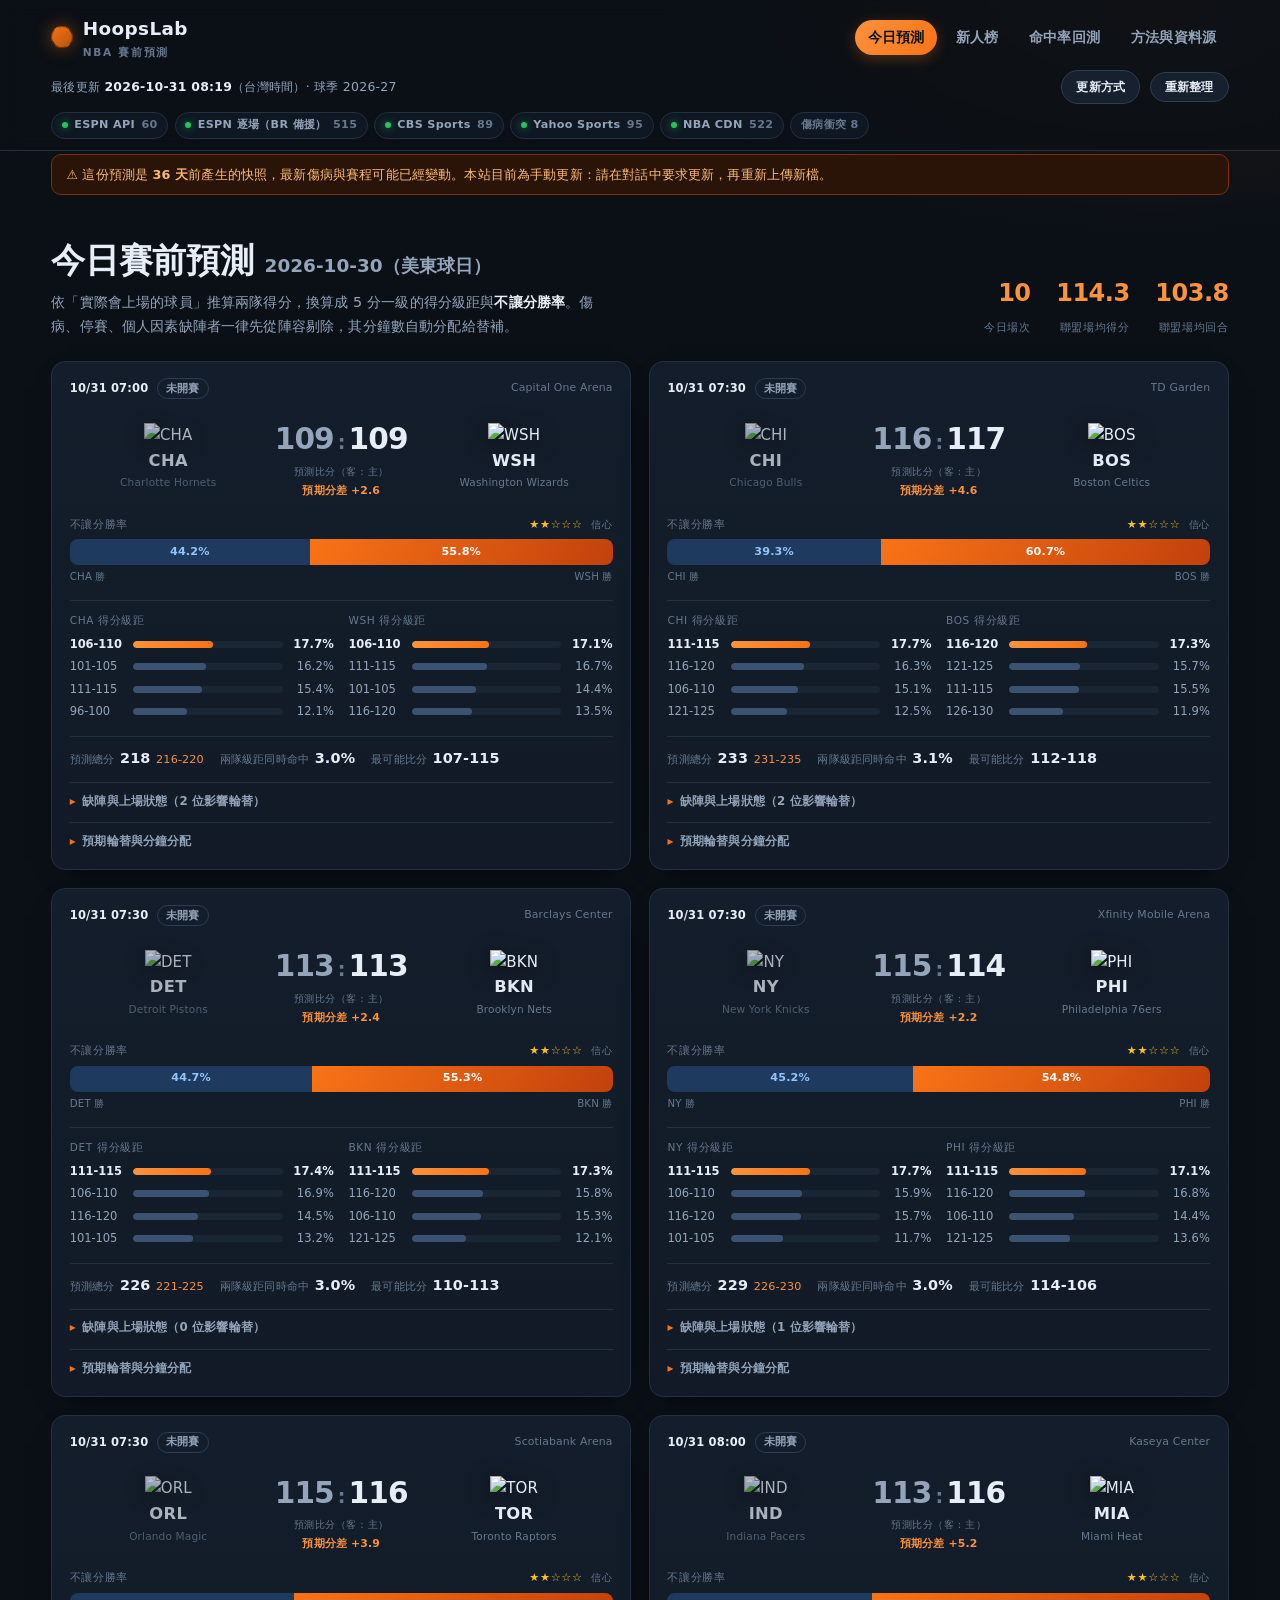
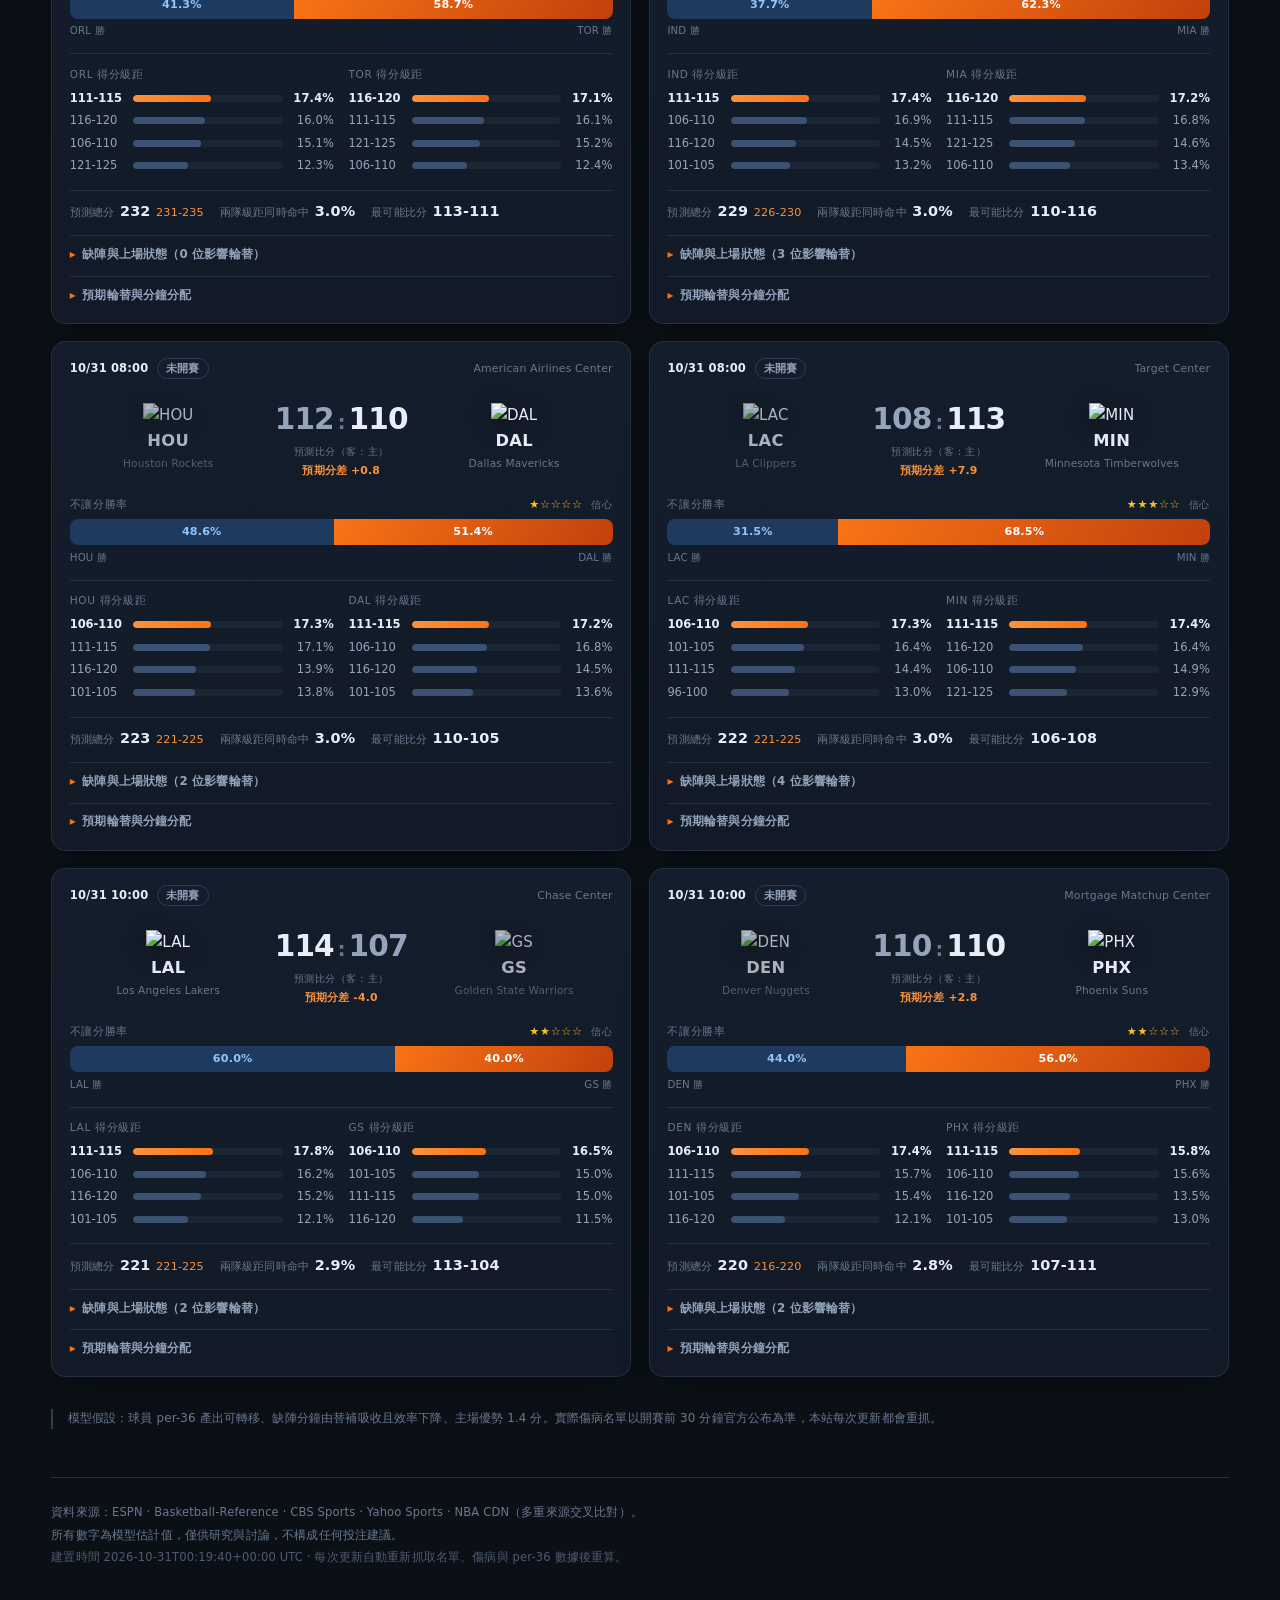
==== site/index.html @ 90414045 "Add NBA prediction site and rookie class correction" ====
<!DOCTYPE html>
<html lang="zh-Hant">
<head>
<meta charset="utf-8">
<meta name="viewport" content="width=device-width, initial-scale=1">
<title>今日賽前預測 · HoopsLab</title>
<meta name="description" content="NBA 賽前預測：依實際會上場球員推算兩隊得分級距與不讓分勝率，附新人（一年級＋二年級）每 36 分鐘排行榜。">
<link rel="stylesheet" href="style.css">
<link rel="icon" href="data:image/svg+xml,<svg xmlns='http://www.w3.org/2000/svg' viewBox='0 0 100 100'><text y='.9em' font-size='90'>🏀</text></svg>">
</head>
<body>
<header class="top">
  <div class="wrap topbar">
    <a class="brand" href="index.html">
      <span class="ball"></span>
      <span>HoopsLab<small>NBA 賽前預測</small></span>
    </a>
    <nav>
      <a href="index.html" class="on">今日預測</a>
      <a href="rookies.html" class="">新人榜</a>
      <a href="backtest.html" class="">命中率回測</a>
      <a href="method.html" class="">方法與資料源</a>
    </nav>
  </div>
  <div class="wrap statusbar">
    <div class="stamp">最後更新 <b>2026-10-31 08:19</b>（台灣時間）· 球季 2026-27</div>
    <div class="stamp-links">
      <a class="btn-ghost" href="method.html#update" title="這份資料是怎麼產生的、怎麼更新">更新方式</a>
      <button id="reloadBtn" class="btn-ghost" title="重新載入本頁">重新整理</button>
    </div>
  </div>
  <div class="wrap health">
      <span class="chip ok" title="賽程・名單・球隊數據">
        <i></i>ESPN API <em>60</em>
      </span>
      <span class="chip ok" title="BR 被封鎖，改用逐場紀錄回推 per-36">
        <i></i>ESPN 逐場（BR 備援） <em>515</em>
      </span>
      <span class="chip ok" title="傷病報告">
        <i></i>CBS Sports <em>89</em>
      </span>
      <span class="chip ok" title="傷病報告">
        <i></i>Yahoo Sports <em>95</em>
      </span>
      <span class="chip ok" title="球員大頭貼">
        <i></i>NBA CDN <em>522</em>
      </span>
    <span class="chip neutral" title="三源傷病報告比對後不一致的球員數">傷病衝突 8</span>
  </div>
</header>

<div class="wrap"><div id="staleBar" class="stale" hidden></div></div>

<main class="wrap">

<section class="hero">
  <div>
    <h1>今日賽前預測 <small class="gdate">2026-10-30（美東球日）</small></h1>
    <p class="sub">依「實際會上場的球員」推算兩隊得分，換算成 5 分一級的得分級距與<b>不讓分勝率</b>。傷病、停賽、個人因素缺陣者一律先從陣容剔除，其分鐘數自動分配給替補。</p>
  </div>
  <div class="hero-stats">
    <div><b>10</b><span>今日場次</span></div>
    <div><b>114.3</b><span>聯盟場均得分</span></div>
    <div><b>103.8</b><span>聯盟場均回合</span></div>
  </div>
</section>


<div class="cards">
  <article class="card">
    <div class="card-top">
      <span class="tipoff">10/31 07:00</span>
<span class="tag">未開賽</span>      <span class="venue">Capital One Arena</span>
    </div>

    <div class="matchup">
      <div class="side ">
        <img src="https://a.espncdn.com/i/teamlogos/nba/500/cha.png" alt="CHA" loading="lazy">
        <div class="abbr">CHA</div>
        <div class="tname">Charlotte Hornets</div>
      </div>
      <div class="score">
        <div class="nums"><span class="dimmer">109</span><i>:</i><span class="">109</span></div>
        <div class="score-note">預測比分（客 : 主）</div>
        <div class="margin">預期分差 +2.6</div>
      </div>
      <div class="side winner">
        <img src="https://a.espncdn.com/i/teamlogos/nba/500/wsh.png" alt="WSH" loading="lazy">
        <div class="abbr">WSH</div>
        <div class="tname">Washington Wizards</div>
      </div>
    </div>

    <div class="winprob">
      <div class="wp-head"><span>不讓分勝率</span><span class="stars">★★☆☆☆ <em>信心</em></span></div>
      <div class="wp-bar">
        <div class="wp-away" style="width: 44.2%">44.2%</div>
        <div class="wp-home" style="width: 55.8%">55.8%</div>
      </div>
      <div class="wp-foot"><span>CHA 勝</span><span>WSH 勝</span></div>
    </div>

    <div class="buckets">
      <div class="bcol">
        <div class="bhead">CHA 得分級距</div>
          <div class="brow lead"><span class="bl">106-110</span><span class="bb"><i style="width: 53.1%"></i></span><span class="bp">17.7%</span></div>
          <div class="brow "><span class="bl">101-105</span><span class="bb"><i style="width: 48.7%"></i></span><span class="bp">16.2%</span></div>
          <div class="brow "><span class="bl">111-115</span><span class="bb"><i style="width: 46.1%"></i></span><span class="bp">15.4%</span></div>
          <div class="brow "><span class="bl">96-100</span><span class="bb"><i style="width: 36.2%"></i></span><span class="bp">12.1%</span></div>
      </div>
      <div class="bcol">
        <div class="bhead">WSH 得分級距</div>
          <div class="brow lead"><span class="bl">106-110</span><span class="bb"><i style="width: 51.4%"></i></span><span class="bp">17.1%</span></div>
          <div class="brow "><span class="bl">111-115</span><span class="bb"><i style="width: 50.2%"></i></span><span class="bp">16.7%</span></div>
          <div class="brow "><span class="bl">101-105</span><span class="bb"><i style="width: 43.1%"></i></span><span class="bp">14.4%</span></div>
          <div class="brow "><span class="bl">116-120</span><span class="bb"><i style="width: 40.5%"></i></span><span class="bp">13.5%</span></div>
      </div>
    </div>

    <div class="mini">
      <div><span>預測總分</span><b>218</b> <em>216-220</em></div>
      <div><span>兩隊級距同時命中</span><b>3.0%</b></div>
      <div><span>最可能比分</span><b>107-115</b></div>
    </div>

    <details class="detail">
      <summary>缺陣與上場狀態（2 位影響輪替）</summary>
      <div class="detail-body">
          <div class="ds">
            <h4>CHA · 預估少 0.0 分（可用性 100%）</h4>
<p class="ok-note">主要輪替無傷病回報。</p>          </div>
          <div class="ds">
            <h4>WSH · 預估少 3.7 分（可用性 97%）</h4>
            <ul>
              <li>
                <span class="st st-out">OUT</span>
                <b>Tristan Vukcevic</b> <em>F</em>
                <span class="lost">影響 −1.6 分</span>
              </li>
              <li>
                <span class="st st-out">OUT</span>
                <b>Jamir Watkins</b> <em>G</em>
                <span class="lost">影響 −1.4 分</span>
              </li>
            </ul>
          </div>
      </div>
    </details>

    <details class="detail">
      <summary>預期輪替與分鐘分配</summary>
      <div class="detail-body rot">
          <div class="ds">
            <h4>CHA</h4>
            <table class="mini-table">
              <thead><tr><th>球員</th><th>MIN</th><th>PTS</th></tr></thead>
              <tbody>
                <tr><td>Brandon Miller</td><td>26.1</td><td>12.2</td></tr>
                <tr><td>Dennis Schroder</td><td>25.4</td><td>9.5</td></tr>
                <tr><td>Moussa Diabate</td><td>23.7</td><td>8.3</td></tr>
                <tr><td>Grayson Allen</td><td>23.0</td><td>9.6</td></tr>
                <tr><td>Naz Reid</td><td>22.6</td><td>9.7</td></tr>
                <tr><td>Sion James</td><td>21.7</td><td>5.9</td></tr>
                <tr><td>Royce O&#39;Neale</td><td>17.1</td><td>5.6</td></tr>
                <tr><td>Ryan Kalkbrenner</td><td>16.7</td><td>5.7</td></tr>
                <tr><td>Tidjane Salaun</td><td>15.3</td><td>5.4</td></tr>
                <tr><td>Christian Anderson</td><td>13.4</td><td>3.6</td></tr>
                <tr><td>Hannes Steinbach</td><td>11.9</td><td>4.3</td></tr>
              </tbody>
            </table>
          </div>
          <div class="ds">
            <h4>WSH</h4>
            <table class="mini-table">
              <thead><tr><th>球員</th><th>MIN</th><th>PTS</th></tr></thead>
              <tbody>
                <tr><td>Trae Young</td><td>25.7</td><td>10.7</td></tr>
                <tr><td>Anthony Davis</td><td>24.3</td><td>10.6</td></tr>
                <tr><td>Kyshawn George</td><td>23.4</td><td>9.2</td></tr>
                <tr><td>Bilal Coulibaly</td><td>21.2</td><td>7.6</td></tr>
                <tr><td>Alex Sarr</td><td>19.9</td><td>7.5</td></tr>
                <tr><td>Tre Johnson</td><td>17.6</td><td>7.0</td></tr>
                <tr><td>Bub Carrington</td><td>17.4</td><td>5.9</td></tr>
                <tr><td>Khris Middleton</td><td>14.7</td><td>4.6</td></tr>
                <tr><td>Deandre Ayton</td><td>14.3</td><td>5.7</td></tr>
                <tr><td>AJ Dybantsa</td><td>13.2</td><td>5.1</td></tr>
                <tr><td>Reece Beekman</td><td>9.7</td><td>3.1</td></tr>
              </tbody>
            </table>
          </div>
      </div>
    </details>
  </article>
  <article class="card">
    <div class="card-top">
      <span class="tipoff">10/31 07:30</span>
<span class="tag">未開賽</span>      <span class="venue">TD Garden</span>
    </div>

    <div class="matchup">
      <div class="side ">
        <img src="https://a.espncdn.com/i/teamlogos/nba/500/chi.png" alt="CHI" loading="lazy">
        <div class="abbr">CHI</div>
        <div class="tname">Chicago Bulls</div>
      </div>
      <div class="score">
        <div class="nums"><span class="dimmer">116</span><i>:</i><span class="">117</span></div>
        <div class="score-note">預測比分（客 : 主）</div>
        <div class="margin">預期分差 +4.6</div>
      </div>
      <div class="side winner">
        <img src="https://a.espncdn.com/i/teamlogos/nba/500/bos.png" alt="BOS" loading="lazy">
        <div class="abbr">BOS</div>
        <div class="tname">Boston Celtics</div>
      </div>
    </div>

    <div class="winprob">
      <div class="wp-head"><span>不讓分勝率</span><span class="stars">★★☆☆☆ <em>信心</em></span></div>
      <div class="wp-bar">
        <div class="wp-away" style="width: 39.3%">39.3%</div>
        <div class="wp-home" style="width: 60.7%">60.7%</div>
      </div>
      <div class="wp-foot"><span>CHI 勝</span><span>BOS 勝</span></div>
    </div>

    <div class="buckets">
      <div class="bcol">
        <div class="bhead">CHI 得分級距</div>
          <div class="brow lead"><span class="bl">111-115</span><span class="bb"><i style="width: 53.1%"></i></span><span class="bp">17.7%</span></div>
          <div class="brow "><span class="bl">116-120</span><span class="bb"><i style="width: 48.9%"></i></span><span class="bp">16.3%</span></div>
          <div class="brow "><span class="bl">106-110</span><span class="bb"><i style="width: 45.2%"></i></span><span class="bp">15.1%</span></div>
          <div class="brow "><span class="bl">121-125</span><span class="bb"><i style="width: 37.6%"></i></span><span class="bp">12.5%</span></div>
      </div>
      <div class="bcol">
        <div class="bhead">BOS 得分級距</div>
          <div class="brow lead"><span class="bl">116-120</span><span class="bb"><i style="width: 51.9%"></i></span><span class="bp">17.3%</span></div>
          <div class="brow "><span class="bl">121-125</span><span class="bb"><i style="width: 47.1%"></i></span><span class="bp">15.7%</span></div>
          <div class="brow "><span class="bl">111-115</span><span class="bb"><i style="width: 46.4%"></i></span><span class="bp">15.5%</span></div>
          <div class="brow "><span class="bl">126-130</span><span class="bb"><i style="width: 35.7%"></i></span><span class="bp">11.9%</span></div>
      </div>
    </div>

    <div class="mini">
      <div><span>預測總分</span><b>233</b> <em>231-235</em></div>
      <div><span>兩隊級距同時命中</span><b>3.1%</b></div>
      <div><span>最可能比分</span><b>112-118</b></div>
    </div>

    <details class="detail">
      <summary>缺陣與上場狀態（2 位影響輪替）</summary>
      <div class="detail-body">
          <div class="ds">
            <h4>CHI · 預估少 1.4 分（可用性 99%）</h4>
            <ul>
              <li>
                <span class="st st-out">OUT</span>
                <b>Nic Claxton</b> <em>C</em>
                <span class="lost">影響 −1.2 分</span>
              </li>
            </ul>
          </div>
          <div class="ds">
            <h4>BOS · 預估少 2.0 分（可用性 98%）</h4>
            <ul>
              <li>
                <span class="st st-out">OUT</span>
                <b>Devin Carter</b> <em>G</em>
                <span class="lost">影響 −2.0 分</span>
              </li>
            </ul>
          </div>
      </div>
    </details>

    <details class="detail">
      <summary>預期輪替與分鐘分配</summary>
      <div class="detail-body rot">
          <div class="ds">
            <h4>CHI</h4>
            <table class="mini-table">
              <thead><tr><th>球員</th><th>MIN</th><th>PTS</th></tr></thead>
              <tbody>
                <tr><td>Patrick Williams</td><td>28.9</td><td>9.5</td></tr>
                <tr><td>Caleb Wilson</td><td>22.6</td><td>9.5</td></tr>
                <tr><td>Norman Powell</td><td>20.4</td><td>9.5</td></tr>
                <tr><td>Josh Giddey</td><td>19.0</td><td>6.1</td></tr>
                <tr><td>Matas Buzelis</td><td>18.8</td><td>7.7</td></tr>
                <tr><td>Jalen Smith</td><td>17.5</td><td>7.4</td></tr>
                <tr><td>Leonard Miller</td><td>16.1</td><td>6.3</td></tr>
                <tr><td>Isaac Okoro</td><td>14.9</td><td>4.9</td></tr>
                <tr><td>Tre Jones</td><td>14.8</td><td>6.4</td></tr>
                <tr><td>Buddy Hield</td><td>12.8</td><td>4.7</td></tr>
                <tr><td>Noa Essengue</td><td>12.3</td><td>3.6</td></tr>
              </tbody>
            </table>
          </div>
          <div class="ds">
            <h4>BOS</h4>
            <table class="mini-table">
              <thead><tr><th>球員</th><th>MIN</th><th>PTS</th></tr></thead>
              <tbody>
                <tr><td>Jayson Tatum</td><td>22.8</td><td>10.4</td></tr>
                <tr><td>Paul George</td><td>20.8</td><td>9.2</td></tr>
                <tr><td>Derrick White</td><td>20.1</td><td>7.4</td></tr>
                <tr><td>Payton Pritchard</td><td>18.5</td><td>7.3</td></tr>
                <tr><td>Sam Hauser</td><td>16.6</td><td>6.4</td></tr>
                <tr><td>Mitchell Robinson</td><td>16.0</td><td>5.4</td></tr>
                <tr><td>Neemias Queta</td><td>15.7</td><td>5.8</td></tr>
                <tr><td>Jordan Walsh</td><td>15.4</td><td>5.3</td></tr>
                <tr><td>Baylor Scheierman</td><td>14.7</td><td>4.6</td></tr>
                <tr><td>Dillon Mitchell</td><td>14.4</td><td>5.1</td></tr>
                <tr><td>Hugo Gonzalez</td><td>12.2</td><td>4.1</td></tr>
              </tbody>
            </table>
          </div>
      </div>
    </details>
  </article>
  <article class="card">
    <div class="card-top">
      <span class="tipoff">10/31 07:30</span>
<span class="tag">未開賽</span>      <span class="venue">Barclays Center</span>
    </div>

    <div class="matchup">
      <div class="side ">
        <img src="https://a.espncdn.com/i/teamlogos/nba/500/det.png" alt="DET" loading="lazy">
        <div class="abbr">DET</div>
        <div class="tname">Detroit Pistons</div>
      </div>
      <div class="score">
        <div class="nums"><span class="dimmer">113</span><i>:</i><span class="">113</span></div>
        <div class="score-note">預測比分（客 : 主）</div>
        <div class="margin">預期分差 +2.4</div>
      </div>
      <div class="side winner">
        <img src="https://a.espncdn.com/i/teamlogos/nba/500/bkn.png" alt="BKN" loading="lazy">
        <div class="abbr">BKN</div>
        <div class="tname">Brooklyn Nets</div>
      </div>
    </div>

    <div class="winprob">
      <div class="wp-head"><span>不讓分勝率</span><span class="stars">★★☆☆☆ <em>信心</em></span></div>
      <div class="wp-bar">
        <div class="wp-away" style="width: 44.7%">44.7%</div>
        <div class="wp-home" style="width: 55.3%">55.3%</div>
      </div>
      <div class="wp-foot"><span>DET 勝</span><span>BKN 勝</span></div>
    </div>

    <div class="buckets">
      <div class="bcol">
        <div class="bhead">DET 得分級距</div>
          <div class="brow lead"><span class="bl">111-115</span><span class="bb"><i style="width: 52.2%"></i></span><span class="bp">17.4%</span></div>
          <div class="brow "><span class="bl">106-110</span><span class="bb"><i style="width: 50.7%"></i></span><span class="bp">16.9%</span></div>
          <div class="brow "><span class="bl">116-120</span><span class="bb"><i style="width: 43.5%"></i></span><span class="bp">14.5%</span></div>
          <div class="brow "><span class="bl">101-105</span><span class="bb"><i style="width: 39.8%"></i></span><span class="bp">13.2%</span></div>
      </div>
      <div class="bcol">
        <div class="bhead">BKN 得分級距</div>
          <div class="brow lead"><span class="bl">111-115</span><span class="bb"><i style="width: 51.8%"></i></span><span class="bp">17.3%</span></div>
          <div class="brow "><span class="bl">116-120</span><span class="bb"><i style="width: 47.5%"></i></span><span class="bp">15.8%</span></div>
          <div class="brow "><span class="bl">106-110</span><span class="bb"><i style="width: 46.0%"></i></span><span class="bp">15.3%</span></div>
          <div class="brow "><span class="bl">121-125</span><span class="bb"><i style="width: 36.4%"></i></span><span class="bp">12.1%</span></div>
      </div>
    </div>

    <div class="mini">
      <div><span>預測總分</span><b>226</b> <em>221-225</em></div>
      <div><span>兩隊級距同時命中</span><b>3.0%</b></div>
      <div><span>最可能比分</span><b>110-113</b></div>
    </div>

    <details class="detail">
      <summary>缺陣與上場狀態（0 位影響輪替）</summary>
      <div class="detail-body">
          <div class="ds">
            <h4>DET · 預估少 0.8 分（可用性 99%）</h4>
<p class="ok-note">主要輪替無傷病回報。</p>          </div>
          <div class="ds">
            <h4>BKN · 預估少 0.0 分（可用性 100%）</h4>
<p class="ok-note">主要輪替無傷病回報。</p>          </div>
      </div>
    </details>

    <details class="detail">
      <summary>預期輪替與分鐘分配</summary>
      <div class="detail-body rot">
          <div class="ds">
            <h4>DET</h4>
            <table class="mini-table">
              <thead><tr><th>球員</th><th>MIN</th><th>PTS</th></tr></thead>
              <tbody>
                <tr><td>Cade Cunningham</td><td>24.3</td><td>10.7</td></tr>
                <tr><td>Duncan Robinson</td><td>22.3</td><td>9.2</td></tr>
                <tr><td>John Collins</td><td>20.3</td><td>7.3</td></tr>
                <tr><td>Paul Reed</td><td>20.0</td><td>8.4</td></tr>
                <tr><td>Daniss Jenkins</td><td>19.3</td><td>7.7</td></tr>
                <tr><td>Ausar Thompson</td><td>18.7</td><td>6.4</td></tr>
                <tr><td>Kevin Huerter</td><td>16.9</td><td>5.5</td></tr>
                <tr><td>Javonte Green</td><td>16.1</td><td>5.9</td></tr>
                <tr><td>Ronald Holland II</td><td>14.3</td><td>4.2</td></tr>
                <tr><td>Ugonna Onyenso</td><td>10.2</td><td>3.2</td></tr>
                <tr><td>Taurean Prince</td><td>10.2</td><td>3.5</td></tr>
              </tbody>
            </table>
          </div>
          <div class="ds">
            <h4>BKN</h4>
            <table class="mini-table">
              <thead><tr><th>球員</th><th>MIN</th><th>PTS</th></tr></thead>
              <tbody>
                <tr><td>Terance Mann</td><td>33.5</td><td>10.2</td></tr>
                <tr><td>Julius Randle</td><td>20.8</td><td>8.8</td></tr>
                <tr><td>Michael Porter Jr.</td><td>19.6</td><td>8.7</td></tr>
                <tr><td>Keon Ellis</td><td>17.2</td><td>5.5</td></tr>
                <tr><td>Noah Clowney</td><td>15.5</td><td>5.2</td></tr>
                <tr><td>Day&#39;Ron Sharpe</td><td>15.5</td><td>5.4</td></tr>
                <tr><td>Chaney Johnson</td><td>15.1</td><td>5.3</td></tr>
                <tr><td>Mikel Brown Jr.</td><td>14.6</td><td>5.4</td></tr>
                <tr><td>Nolan Traore</td><td>13.9</td><td>5.6</td></tr>
                <tr><td>Moritz Wagner</td><td>13.6</td><td>5.8</td></tr>
                <tr><td>Josh Minott</td><td>11.4</td><td>4.5</td></tr>
              </tbody>
            </table>
          </div>
      </div>
    </details>
  </article>
  <article class="card">
    <div class="card-top">
      <span class="tipoff">10/31 07:30</span>
<span class="tag">未開賽</span>      <span class="venue">Xfinity Mobile Arena</span>
    </div>

    <div class="matchup">
      <div class="side ">
        <img src="https://a.espncdn.com/i/teamlogos/nba/500/ny.png" alt="NY" loading="lazy">
        <div class="abbr">NY</div>
        <div class="tname">New York Knicks</div>
      </div>
      <div class="score">
        <div class="nums"><span class="dimmer">115</span><i>:</i><span class="">114</span></div>
        <div class="score-note">預測比分（客 : 主）</div>
        <div class="margin">預期分差 +2.2</div>
      </div>
      <div class="side winner">
        <img src="https://a.espncdn.com/i/teamlogos/nba/500/phi.png" alt="PHI" loading="lazy">
        <div class="abbr">PHI</div>
        <div class="tname">Philadelphia 76ers</div>
      </div>
    </div>

    <div class="winprob">
      <div class="wp-head"><span>不讓分勝率</span><span class="stars">★★☆☆☆ <em>信心</em></span></div>
      <div class="wp-bar">
        <div class="wp-away" style="width: 45.2%">45.2%</div>
        <div class="wp-home" style="width: 54.8%">54.8%</div>
      </div>
      <div class="wp-foot"><span>NY 勝</span><span>PHI 勝</span></div>
    </div>

    <div class="buckets">
      <div class="bcol">
        <div class="bhead">NY 得分級距</div>
          <div class="brow lead"><span class="bl">111-115</span><span class="bb"><i style="width: 53.0%"></i></span><span class="bp">17.7%</span></div>
          <div class="brow "><span class="bl">106-110</span><span class="bb"><i style="width: 47.7%"></i></span><span class="bp">15.9%</span></div>
          <div class="brow "><span class="bl">116-120</span><span class="bb"><i style="width: 47.1%"></i></span><span class="bp">15.7%</span></div>
          <div class="brow "><span class="bl">101-105</span><span class="bb"><i style="width: 35.1%"></i></span><span class="bp">11.7%</span></div>
      </div>
      <div class="bcol">
        <div class="bhead">PHI 得分級距</div>
          <div class="brow lead"><span class="bl">111-115</span><span class="bb"><i style="width: 51.2%"></i></span><span class="bp">17.1%</span></div>
          <div class="brow "><span class="bl">116-120</span><span class="bb"><i style="width: 50.3%"></i></span><span class="bp">16.8%</span></div>
          <div class="brow "><span class="bl">106-110</span><span class="bb"><i style="width: 43.0%"></i></span><span class="bp">14.4%</span></div>
          <div class="brow "><span class="bl">121-125</span><span class="bb"><i style="width: 40.8%"></i></span><span class="bp">13.6%</span></div>
      </div>
    </div>

    <div class="mini">
      <div><span>預測總分</span><b>229</b> <em>226-230</em></div>
      <div><span>兩隊級距同時命中</span><b>3.0%</b></div>
      <div><span>最可能比分</span><b>114-106</b></div>
    </div>

    <details class="detail">
      <summary>缺陣與上場狀態（1 位影響輪替）</summary>
      <div class="detail-body">
          <div class="ds">
            <h4>NY · 預估少 0.0 分（可用性 100%）</h4>
<p class="ok-note">主要輪替無傷病回報。</p>          </div>
          <div class="ds">
            <h4>PHI · 預估少 0.0 分（可用性 100%）</h4>
            <ul>
              <li>
                <span class="st st-out">OUT</span>
                <b>Jaylen Brown</b> <em>G</em>
                <span class="lost">影響 −0.0 分</span>
              </li>
            </ul>
          </div>
      </div>
    </details>

    <details class="detail">
      <summary>預期輪替與分鐘分配</summary>
      <div class="detail-body rot">
          <div class="ds">
            <h4>NY</h4>
            <table class="mini-table">
              <thead><tr><th>球員</th><th>MIN</th><th>PTS</th></tr></thead>
              <tbody>
                <tr><td>Jalen Brunson</td><td>23.1</td><td>10.7</td></tr>
                <tr><td>OG Anunoby</td><td>22.5</td><td>9.0</td></tr>
                <tr><td>Josh Hart</td><td>22.1</td><td>7.2</td></tr>
                <tr><td>Karl-Anthony Towns</td><td>21.3</td><td>9.9</td></tr>
                <tr><td>Mikal Bridges</td><td>19.4</td><td>5.6</td></tr>
                <tr><td>Landry Shamet</td><td>18.8</td><td>6.7</td></tr>
                <tr><td>Dalton Knecht</td><td>15.1</td><td>6.1</td></tr>
                <tr><td>Miles McBride</td><td>15.0</td><td>5.3</td></tr>
                <tr><td>Andre Drummond</td><td>13.0</td><td>5.0</td></tr>
                <tr><td>Tyler Kolek</td><td>12.3</td><td>4.0</td></tr>
                <tr><td>Tyler Nickel</td><td>11.1</td><td>4.0</td></tr>
              </tbody>
            </table>
          </div>
          <div class="ds">
            <h4>PHI</h4>
            <table class="mini-table">
              <thead><tr><th>球員</th><th>MIN</th><th>PTS</th></tr></thead>
              <tbody>
                <tr><td>Tyrese Maxey</td><td>28.7</td><td>13.5</td></tr>
                <tr><td>Rayan Rupert</td><td>28.3</td><td>8.6</td></tr>
                <tr><td>Joel Embiid</td><td>25.1</td><td>10.4</td></tr>
                <tr><td>LeBron James</td><td>24.1</td><td>9.1</td></tr>
                <tr><td>VJ Edgecombe</td><td>23.4</td><td>8.1</td></tr>
                <tr><td>Kentavious Caldwell-Pope</td><td>22.4</td><td>7.4</td></tr>
                <tr><td>Anfernee Simons</td><td>20.8</td><td>7.4</td></tr>
                <tr><td>Dean Wade</td><td>19.3</td><td>6.2</td></tr>
                <tr><td>Adem Bona</td><td>14.9</td><td>4.2</td></tr>
                <tr><td>Labaron Philon Jr.</td><td>11.9</td><td>4.1</td></tr>
                <tr><td>Justin Edwards</td><td>10.5</td><td>3.3</td></tr>
              </tbody>
            </table>
          </div>
      </div>
    </details>
  </article>
  <article class="card">
    <div class="card-top">
      <span class="tipoff">10/31 07:30</span>
<span class="tag">未開賽</span>      <span class="venue">Scotiabank Arena</span>
    </div>

    <div class="matchup">
      <div class="side ">
        <img src="https://a.espncdn.com/i/teamlogos/nba/500/orl.png" alt="ORL" loading="lazy">
        <div class="abbr">ORL</div>
        <div class="tname">Orlando Magic</div>
      </div>
      <div class="score">
        <div class="nums"><span class="dimmer">115</span><i>:</i><span class="">116</span></div>
        <div class="score-note">預測比分（客 : 主）</div>
        <div class="margin">預期分差 +3.9</div>
      </div>
      <div class="side winner">
        <img src="https://a.espncdn.com/i/teamlogos/nba/500/tor.png" alt="TOR" loading="lazy">
        <div class="abbr">TOR</div>
        <div class="tname">Toronto Raptors</div>
      </div>
    </div>

    <div class="winprob">
      <div class="wp-head"><span>不讓分勝率</span><span class="stars">★★☆☆☆ <em>信心</em></span></div>
      <div class="wp-bar">
        <div class="wp-away" style="width: 41.3%">41.3%</div>
        <div class="wp-home" style="width: 58.7%">58.7%</div>
      </div>
      <div class="wp-foot"><span>ORL 勝</span><span>TOR 勝</span></div>
    </div>

    <div class="buckets">
      <div class="bcol">
        <div class="bhead">ORL 得分級距</div>
          <div class="brow lead"><span class="bl">111-115</span><span class="bb"><i style="width: 52.2%"></i></span><span class="bp">17.4%</span></div>
          <div class="brow "><span class="bl">116-120</span><span class="bb"><i style="width: 47.9%"></i></span><span class="bp">16.0%</span></div>
          <div class="brow "><span class="bl">106-110</span><span class="bb"><i style="width: 45.2%"></i></span><span class="bp">15.1%</span></div>
          <div class="brow "><span class="bl">121-125</span><span class="bb"><i style="width: 36.9%"></i></span><span class="bp">12.3%</span></div>
      </div>
      <div class="bcol">
        <div class="bhead">TOR 得分級距</div>
          <div class="brow lead"><span class="bl">116-120</span><span class="bb"><i style="width: 51.4%"></i></span><span class="bp">17.1%</span></div>
          <div class="brow "><span class="bl">111-115</span><span class="bb"><i style="width: 48.2%"></i></span><span class="bp">16.1%</span></div>
          <div class="brow "><span class="bl">121-125</span><span class="bb"><i style="width: 45.5%"></i></span><span class="bp">15.2%</span></div>
          <div class="brow "><span class="bl">106-110</span><span class="bb"><i style="width: 37.3%"></i></span><span class="bp">12.4%</span></div>
      </div>
    </div>

    <div class="mini">
      <div><span>預測總分</span><b>232</b> <em>231-235</em></div>
      <div><span>兩隊級距同時命中</span><b>3.0%</b></div>
      <div><span>最可能比分</span><b>113-111</b></div>
    </div>

    <details class="detail">
      <summary>缺陣與上場狀態（0 位影響輪替）</summary>
      <div class="detail-body">
          <div class="ds">
            <h4>ORL · 預估少 0.0 分（可用性 100%）</h4>
<p class="ok-note">主要輪替無傷病回報。</p>          </div>
          <div class="ds">
            <h4>TOR · 預估少 0.4 分（可用性 100%）</h4>
<p class="ok-note">主要輪替無傷病回報。</p>          </div>
      </div>
    </details>

    <details class="detail">
      <summary>預期輪替與分鐘分配</summary>
      <div class="detail-body rot">
          <div class="ds">
            <h4>ORL</h4>
            <table class="mini-table">
              <thead><tr><th>球員</th><th>MIN</th><th>PTS</th></tr></thead>
              <tbody>
                <tr><td>Franz Wagner</td><td>28.6</td><td>11.6</td></tr>
                <tr><td>Desmond Bane</td><td>28.1</td><td>10.4</td></tr>
                <tr><td>Wendell Carter Jr.</td><td>26.7</td><td>10.4</td></tr>
                <tr><td>Tristan da Silva</td><td>26.1</td><td>10.3</td></tr>
                <tr><td>Anthony Black</td><td>19.2</td><td>7.3</td></tr>
                <tr><td>Jase Richardson</td><td>18.3</td><td>6.6</td></tr>
                <tr><td>Jamal Cain</td><td>17.9</td><td>5.7</td></tr>
                <tr><td>Jevon Carter</td><td>17.1</td><td>5.5</td></tr>
                <tr><td>Goga Bitadze</td><td>15.9</td><td>6.1</td></tr>
                <tr><td>Nikola Vucevic</td><td>15.6</td><td>5.0</td></tr>
                <tr><td>Colin Castleton</td><td>13.2</td><td>5.6</td></tr>
              </tbody>
            </table>
          </div>
          <div class="ds">
            <h4>TOR</h4>
            <table class="mini-table">
              <thead><tr><th>球員</th><th>MIN</th><th>PTS</th></tr></thead>
              <tbody>
                <tr><td>Malachi Smith</td><td>29.1</td><td>10.3</td></tr>
                <tr><td>RJ Barrett</td><td>22.3</td><td>9.8</td></tr>
                <tr><td>Scottie Barnes</td><td>22.1</td><td>9.3</td></tr>
                <tr><td>Immanuel Quickley</td><td>21.2</td><td>8.8</td></tr>
                <tr><td>Ja&#39;Kobe Walter</td><td>20.3</td><td>8.0</td></tr>
                <tr><td>Jamal Shead</td><td>17.8</td><td>5.9</td></tr>
                <tr><td>Jakob Poeltl</td><td>17.1</td><td>5.1</td></tr>
                <tr><td>Collin Murray-Boyles</td><td>16.4</td><td>5.9</td></tr>
                <tr><td>Allen Graves</td><td>15.4</td><td>5.3</td></tr>
                <tr><td>Jamison Battle</td><td>14.6</td><td>5.5</td></tr>
                <tr><td>Trayce Jackson-Davis</td><td>12.4</td><td>4.9</td></tr>
              </tbody>
            </table>
          </div>
      </div>
    </details>
  </article>
  <article class="card">
    <div class="card-top">
      <span class="tipoff">10/31 08:00</span>
<span class="tag">未開賽</span>      <span class="venue">Kaseya Center</span>
    </div>

    <div class="matchup">
      <div class="side ">
        <img src="https://a.espncdn.com/i/teamlogos/nba/500/ind.png" alt="IND" loading="lazy">
        <div class="abbr">IND</div>
        <div class="tname">Indiana Pacers</div>
      </div>
      <div class="score">
        <div class="nums"><span class="dimmer">113</span><i>:</i><span class="">116</span></div>
        <div class="score-note">預測比分（客 : 主）</div>
        <div class="margin">預期分差 +5.2</div>
      </div>
      <div class="side winner">
        <img src="https://a.espncdn.com/i/teamlogos/nba/500/mia.png" alt="MIA" loading="lazy">
        <div class="abbr">MIA</div>
        <div class="tname">Miami Heat</div>
      </div>
    </div>

    <div class="winprob">
      <div class="wp-head"><span>不讓分勝率</span><span class="stars">★★☆☆☆ <em>信心</em></span></div>
      <div class="wp-bar">
        <div class="wp-away" style="width: 37.7%">37.7%</div>
        <div class="wp-home" style="width: 62.3%">62.3%</div>
      </div>
      <div class="wp-foot"><span>IND 勝</span><span>MIA 勝</span></div>
    </div>

    <div class="buckets">
      <div class="bcol">
        <div class="bhead">IND 得分級距</div>
          <div class="brow lead"><span class="bl">111-115</span><span class="bb"><i style="width: 52.2%"></i></span><span class="bp">17.4%</span></div>
          <div class="brow "><span class="bl">106-110</span><span class="bb"><i style="width: 50.7%"></i></span><span class="bp">16.9%</span></div>
          <div class="brow "><span class="bl">116-120</span><span class="bb"><i style="width: 43.5%"></i></span><span class="bp">14.5%</span></div>
          <div class="brow "><span class="bl">101-105</span><span class="bb"><i style="width: 39.8%"></i></span><span class="bp">13.2%</span></div>
      </div>
      <div class="bcol">
        <div class="bhead">MIA 得分級距</div>
          <div class="brow lead"><span class="bl">116-120</span><span class="bb"><i style="width: 51.6%"></i></span><span class="bp">17.2%</span></div>
          <div class="brow "><span class="bl">111-115</span><span class="bb"><i style="width: 50.3%"></i></span><span class="bp">16.8%</span></div>
          <div class="brow "><span class="bl">121-125</span><span class="bb"><i style="width: 43.7%"></i></span><span class="bp">14.6%</span></div>
          <div class="brow "><span class="bl">106-110</span><span class="bb"><i style="width: 40.4%"></i></span><span class="bp">13.4%</span></div>
      </div>
    </div>

    <div class="mini">
      <div><span>預測總分</span><b>229</b> <em>226-230</em></div>
      <div><span>兩隊級距同時命中</span><b>3.0%</b></div>
      <div><span>最可能比分</span><b>110-116</b></div>
    </div>

    <details class="detail">
      <summary>缺陣與上場狀態（3 位影響輪替）</summary>
      <div class="detail-body">
          <div class="ds">
            <h4>IND · 預估少 5.4 分（可用性 95%）</h4>
            <ul>
              <li>
                <span class="st st-out">OUT</span>
                <b>T.J. McConnell</b> <em>G</em>
                <span class="lost">影響 −1.5 分</span>
              </li>
              <li>
                <span class="st st-out">OUT</span>
                <b>Tyrese Haliburton</b> <em>G</em>
                <span class="lost">影響 −1.1 分</span>
              </li>
              <li>
                <span class="st st-out">OUT</span>
                <b>Johnny Furphy</b> <em>G</em>
                <span class="lost">影響 −0.9 分</span>
              </li>
            </ul>
          </div>
          <div class="ds">
            <h4>MIA · 預估少 0.0 分（可用性 100%）</h4>
<p class="ok-note">主要輪替無傷病回報。</p>          </div>
      </div>
    </details>

    <details class="detail">
      <summary>預期輪替與分鐘分配</summary>
      <div class="detail-body rot">
          <div class="ds">
            <h4>IND</h4>
            <table class="mini-table">
              <thead><tr><th>球員</th><th>MIN</th><th>PTS</th></tr></thead>
              <tbody>
                <tr><td>Pascal Siakam</td><td>31.9</td><td>15.0</td></tr>
                <tr><td>Andrew Nembhard</td><td>29.5</td><td>11.6</td></tr>
                <tr><td>Kelly Oubre Jr.</td><td>26.4</td><td>9.3</td></tr>
                <tr><td>Jarace Walker</td><td>24.4</td><td>7.7</td></tr>
                <tr><td>Aaron Nesmith</td><td>23.1</td><td>9.6</td></tr>
                <tr><td>Quenton Jackson</td><td>22.4</td><td>7.2</td></tr>
                <tr><td>Jay Huff</td><td>19.9</td><td>7.0</td></tr>
                <tr><td>Larry Nance Jr.</td><td>19.4</td><td>5.7</td></tr>
                <tr><td>Jalen Slawson</td><td>16.1</td><td>5.4</td></tr>
                <tr><td>Braden Smith</td><td>13.8</td><td>4.4</td></tr>
                <tr><td>Kobe Brown</td><td>13.1</td><td>4.2</td></tr>
              </tbody>
            </table>
          </div>
          <div class="ds">
            <h4>MIA</h4>
            <table class="mini-table">
              <thead><tr><th>球員</th><th>MIN</th><th>PTS</th></tr></thead>
              <tbody>
                <tr><td>Davion Mitchell</td><td>21.9</td><td>8.6</td></tr>
                <tr><td>Giannis Antetokounmpo</td><td>20.9</td><td>10.6</td></tr>
                <tr><td>Bam Adebayo</td><td>20.7</td><td>7.8</td></tr>
                <tr><td>Pelle Larsson</td><td>20.5</td><td>7.2</td></tr>
                <tr><td>Andrew Wiggins</td><td>18.7</td><td>6.8</td></tr>
                <tr><td>Bobby Portis</td><td>17.4</td><td>6.5</td></tr>
                <tr><td>Klay Thompson</td><td>15.5</td><td>5.6</td></tr>
                <tr><td>Tim Hardaway Jr.</td><td>15.4</td><td>5.3</td></tr>
                <tr><td>Tre Donaldson</td><td>12.8</td><td>4.6</td></tr>
                <tr><td>Keshad Johnson</td><td>12.3</td><td>5.6</td></tr>
                <tr><td>Nikola Jovic</td><td>11.8</td><td>3.9</td></tr>
              </tbody>
            </table>
          </div>
      </div>
    </details>
  </article>
  <article class="card">
    <div class="card-top">
      <span class="tipoff">10/31 08:00</span>
<span class="tag">未開賽</span>      <span class="venue">American Airlines Center</span>
    </div>

    <div class="matchup">
      <div class="side ">
        <img src="https://a.espncdn.com/i/teamlogos/nba/500/hou.png" alt="HOU" loading="lazy">
        <div class="abbr">HOU</div>
        <div class="tname">Houston Rockets</div>
      </div>
      <div class="score">
        <div class="nums"><span class="dimmer">112</span><i>:</i><span class="">110</span></div>
        <div class="score-note">預測比分（客 : 主）</div>
        <div class="margin">預期分差 +0.8</div>
      </div>
      <div class="side winner">
        <img src="https://a.espncdn.com/i/teamlogos/nba/500/dal.png" alt="DAL" loading="lazy">
        <div class="abbr">DAL</div>
        <div class="tname">Dallas Mavericks</div>
      </div>
    </div>

    <div class="winprob">
      <div class="wp-head"><span>不讓分勝率</span><span class="stars">★☆☆☆☆ <em>信心</em></span></div>
      <div class="wp-bar">
        <div class="wp-away" style="width: 48.6%">48.6%</div>
        <div class="wp-home" style="width: 51.4%">51.4%</div>
      </div>
      <div class="wp-foot"><span>HOU 勝</span><span>DAL 勝</span></div>
    </div>

    <div class="buckets">
      <div class="bcol">
        <div class="bhead">HOU 得分級距</div>
          <div class="brow lead"><span class="bl">106-110</span><span class="bb"><i style="width: 51.8%"></i></span><span class="bp">17.3%</span></div>
          <div class="brow "><span class="bl">111-115</span><span class="bb"><i style="width: 51.4%"></i></span><span class="bp">17.1%</span></div>
          <div class="brow "><span class="bl">116-120</span><span class="bb"><i style="width: 41.8%"></i></span><span class="bp">13.9%</span></div>
          <div class="brow "><span class="bl">101-105</span><span class="bb"><i style="width: 41.4%"></i></span><span class="bp">13.8%</span></div>
      </div>
      <div class="bcol">
        <div class="bhead">DAL 得分級距</div>
          <div class="brow lead"><span class="bl">111-115</span><span class="bb"><i style="width: 51.6%"></i></span><span class="bp">17.2%</span></div>
          <div class="brow "><span class="bl">106-110</span><span class="bb"><i style="width: 50.3%"></i></span><span class="bp">16.8%</span></div>
          <div class="brow "><span class="bl">116-120</span><span class="bb"><i style="width: 43.5%"></i></span><span class="bp">14.5%</span></div>
          <div class="brow "><span class="bl">101-105</span><span class="bb"><i style="width: 40.7%"></i></span><span class="bp">13.6%</span></div>
      </div>
    </div>

    <div class="mini">
      <div><span>預測總分</span><b>223</b> <em>221-225</em></div>
      <div><span>兩隊級距同時命中</span><b>3.0%</b></div>
      <div><span>最可能比分</span><b>110-105</b></div>
    </div>

    <details class="detail">
      <summary>缺陣與上場狀態（2 位影響輪替）</summary>
      <div class="detail-body">
          <div class="ds">
            <h4>HOU · 預估少 1.5 分（可用性 99%）</h4>
            <ul>
              <li>
                <span class="st st-out">OUT</span>
                <b>Alperen Sengun</b> <em>C</em>
                <span class="lost">影響 −0.7 分</span>
              </li>
            </ul>
          </div>
          <div class="ds">
            <h4>DAL · 預估少 1.6 分（可用性 99%）</h4>
            <ul>
              <li>
                <span class="st st-out">OUT</span>
                <b>Santi Aldama</b> <em>F</em>
                <span class="lost">影響 −0.8 分</span>
              </li>
            </ul>
          </div>
      </div>
    </details>

    <details class="detail">
      <summary>預期輪替與分鐘分配</summary>
      <div class="detail-body rot">
          <div class="ds">
            <h4>HOU</h4>
            <table class="mini-table">
              <thead><tr><th>球員</th><th>MIN</th><th>PTS</th></tr></thead>
              <tbody>
                <tr><td>Kevin Durant</td><td>27.0</td><td>12.2</td></tr>
                <tr><td>Jabari Smith Jr.</td><td>27.0</td><td>10.5</td></tr>
                <tr><td>Amen Thompson</td><td>26.7</td><td>11.0</td></tr>
                <tr><td>Fred VanVleet</td><td>22.6</td><td>8.3</td></tr>
                <tr><td>Tari Eason</td><td>21.8</td><td>8.1</td></tr>
                <tr><td>Marcus Smart</td><td>16.0</td><td>5.6</td></tr>
                <tr><td>Bogdan Bogdanovic</td><td>15.7</td><td>6.9</td></tr>
                <tr><td>Julian Phillips</td><td>15.7</td><td>5.1</td></tr>
                <tr><td>Clint Capela</td><td>13.8</td><td>4.9</td></tr>
                <tr><td>Oscar Tshiebwe</td><td>12.5</td><td>4.6</td></tr>
                <tr><td>Quadir Copeland</td><td>12.4</td><td>4.0</td></tr>
              </tbody>
            </table>
          </div>
          <div class="ds">
            <h4>DAL</h4>
            <table class="mini-table">
              <thead><tr><th>球員</th><th>MIN</th><th>PTS</th></tr></thead>
              <tbody>
                <tr><td>P.J. Washington</td><td>25.3</td><td>9.8</td></tr>
                <tr><td>Zaccharie Risacher</td><td>23.4</td><td>7.7</td></tr>
                <tr><td>Max Christie</td><td>22.4</td><td>7.7</td></tr>
                <tr><td>Cooper Flagg</td><td>21.8</td><td>10.3</td></tr>
                <tr><td>Kyrie Irving</td><td>20.2</td><td>8.7</td></tr>
                <tr><td>Daniel Gafford</td><td>19.5</td><td>6.6</td></tr>
                <tr><td>Marcus Sasser</td><td>18.9</td><td>7.1</td></tr>
                <tr><td>Naji Marshall</td><td>18.5</td><td>7.0</td></tr>
                <tr><td>Morez Johnson Jr.</td><td>15.6</td><td>6.1</td></tr>
                <tr><td>Walter Clayton Jr.</td><td>13.4</td><td>4.8</td></tr>
                <tr><td>Caleb Martin</td><td>11.8</td><td>4.5</td></tr>
              </tbody>
            </table>
          </div>
      </div>
    </details>
  </article>
  <article class="card">
    <div class="card-top">
      <span class="tipoff">10/31 08:00</span>
<span class="tag">未開賽</span>      <span class="venue">Target Center</span>
    </div>

    <div class="matchup">
      <div class="side ">
        <img src="https://a.espncdn.com/i/teamlogos/nba/500/lac.png" alt="LAC" loading="lazy">
        <div class="abbr">LAC</div>
        <div class="tname">LA Clippers</div>
      </div>
      <div class="score">
        <div class="nums"><span class="dimmer">108</span><i>:</i><span class="">113</span></div>
        <div class="score-note">預測比分（客 : 主）</div>
        <div class="margin">預期分差 +7.9</div>
      </div>
      <div class="side winner">
        <img src="https://a.espncdn.com/i/teamlogos/nba/500/min.png" alt="MIN" loading="lazy">
        <div class="abbr">MIN</div>
        <div class="tname">Minnesota Timberwolves</div>
      </div>
    </div>

    <div class="winprob">
      <div class="wp-head"><span>不讓分勝率</span><span class="stars">★★★☆☆ <em>信心</em></span></div>
      <div class="wp-bar">
        <div class="wp-away" style="width: 31.5%">31.5%</div>
        <div class="wp-home" style="width: 68.5%">68.5%</div>
      </div>
      <div class="wp-foot"><span>LAC 勝</span><span>MIN 勝</span></div>
    </div>

    <div class="buckets">
      <div class="bcol">
        <div class="bhead">LAC 得分級距</div>
          <div class="brow lead"><span class="bl">106-110</span><span class="bb"><i style="width: 52.0%"></i></span><span class="bp">17.3%</span></div>
          <div class="brow "><span class="bl">101-105</span><span class="bb"><i style="width: 49.2%"></i></span><span class="bp">16.4%</span></div>
          <div class="brow "><span class="bl">111-115</span><span class="bb"><i style="width: 43.1%"></i></span><span class="bp">14.4%</span></div>
          <div class="brow "><span class="bl">96-100</span><span class="bb"><i style="width: 39.1%"></i></span><span class="bp">13.0%</span></div>
      </div>
      <div class="bcol">
        <div class="bhead">MIN 得分級距</div>
          <div class="brow lead"><span class="bl">111-115</span><span class="bb"><i style="width: 52.2%"></i></span><span class="bp">17.4%</span></div>
          <div class="brow "><span class="bl">116-120</span><span class="bb"><i style="width: 49.2%"></i></span><span class="bp">16.4%</span></div>
          <div class="brow "><span class="bl">106-110</span><span class="bb"><i style="width: 44.7%"></i></span><span class="bp">14.9%</span></div>
          <div class="brow "><span class="bl">121-125</span><span class="bb"><i style="width: 38.7%"></i></span><span class="bp">12.9%</span></div>
      </div>
    </div>

    <div class="mini">
      <div><span>預測總分</span><b>222</b> <em>221-225</em></div>
      <div><span>兩隊級距同時命中</span><b>3.0%</b></div>
      <div><span>最可能比分</span><b>106-108</b></div>
    </div>

    <details class="detail">
      <summary>缺陣與上場狀態（4 位影響輪替）</summary>
      <div class="detail-body">
          <div class="ds">
            <h4>LAC · 預估少 10.6 分（可用性 91%）</h4>
            <ul>
              <li>
                <span class="st st-out">OUT</span>
                <b>Brandon Ingram</b> <em>F</em>
                <span class="lost">影響 −5.5 分</span>
              </li>
              <li>
                <span class="st st-out">OUT</span>
                <b>Max Strus</b> <em>G</em>
                <span class="lost">影響 −1.9 分</span>
              </li>
            </ul>
          </div>
          <div class="ds">
            <h4>MIN · 預估少 4.7 分（可用性 96%）</h4>
            <ul>
              <li>
                <span class="st st-out">OUT</span>
                <b>Donte DiVincenzo</b> <em>G</em>
                <span class="lost">影響 −2.9 分</span>
              </li>
              <li>
                <span class="st st-out">OUT</span>
                <b>Anthony Edwards</b> <em>G</em>
                <span class="lost">影響 −1.8 分</span>
              </li>
            </ul>
          </div>
      </div>
    </details>

    <details class="detail">
      <summary>預期輪替與分鐘分配</summary>
      <div class="detail-body rot">
          <div class="ds">
            <h4>LAC</h4>
            <table class="mini-table">
              <thead><tr><th>球員</th><th>MIN</th><th>PTS</th></tr></thead>
              <tbody>
                <tr><td>Darius Garland</td><td>23.0</td><td>9.9</td></tr>
                <tr><td>Kris Dunn</td><td>21.9</td><td>7.5</td></tr>
                <tr><td>Derrick Jones Jr.</td><td>21.7</td><td>8.2</td></tr>
                <tr><td>Keaton Wagler</td><td>20.3</td><td>8.2</td></tr>
                <tr><td>Rui Hachimura</td><td>20.1</td><td>6.8</td></tr>
                <tr><td>Brook Lopez</td><td>18.6</td><td>7.9</td></tr>
                <tr><td>Blake Wesley</td><td>18.4</td><td>7.0</td></tr>
                <tr><td>Isaiah Jackson</td><td>17.9</td><td>6.5</td></tr>
                <tr><td>Kobe Sanders</td><td>17.8</td><td>6.1</td></tr>
                <tr><td>Gradey Dick</td><td>15.9</td><td>6.0</td></tr>
                <tr><td>Baba Miller</td><td>12.1</td><td>4.2</td></tr>
              </tbody>
            </table>
          </div>
          <div class="ds">
            <h4>MIN</h4>
            <table class="mini-table">
              <thead><tr><th>球員</th><th>MIN</th><th>PTS</th></tr></thead>
              <tbody>
                <tr><td>Jaden McDaniels</td><td>24.4</td><td>9.7</td></tr>
                <tr><td>Jonathan Kuminga</td><td>23.2</td><td>8.8</td></tr>
                <tr><td>Rudy Gobert</td><td>23.1</td><td>7.1</td></tr>
                <tr><td>Ayo Dosunmu</td><td>21.8</td><td>8.5</td></tr>
                <tr><td>LaMelo Ball</td><td>20.8</td><td>8.3</td></tr>
                <tr><td>Terrence Shannon Jr.</td><td>19.6</td><td>8.5</td></tr>
                <tr><td>Joan Beringer</td><td>15.7</td><td>6.0</td></tr>
                <tr><td>Trey Lyles</td><td>15.6</td><td>5.3</td></tr>
                <tr><td>Bones Hyland</td><td>12.5</td><td>4.8</td></tr>
                <tr><td>Enrique Freeman</td><td>12.1</td><td>4.3</td></tr>
                <tr><td>Rocco Zikarsky</td><td>11.4</td><td>4.2</td></tr>
              </tbody>
            </table>
          </div>
      </div>
    </details>
  </article>
  <article class="card">
    <div class="card-top">
      <span class="tipoff">10/31 10:00</span>
<span class="tag">未開賽</span>      <span class="venue">Chase Center</span>
    </div>

    <div class="matchup">
      <div class="side winner">
        <img src="https://a.espncdn.com/i/teamlogos/nba/500/lal.png" alt="LAL" loading="lazy">
        <div class="abbr">LAL</div>
        <div class="tname">Los Angeles Lakers</div>
      </div>
      <div class="score">
        <div class="nums"><span class="">114</span><i>:</i><span class="dimmer">107</span></div>
        <div class="score-note">預測比分（客 : 主）</div>
        <div class="margin">預期分差 -4.0</div>
      </div>
      <div class="side ">
        <img src="https://a.espncdn.com/i/teamlogos/nba/500/gs.png" alt="GS" loading="lazy">
        <div class="abbr">GS</div>
        <div class="tname">Golden State Warriors</div>
      </div>
    </div>

    <div class="winprob">
      <div class="wp-head"><span>不讓分勝率</span><span class="stars">★★☆☆☆ <em>信心</em></span></div>
      <div class="wp-bar">
        <div class="wp-away" style="width: 60.0%">60.0%</div>
        <div class="wp-home" style="width: 40.0%">40.0%</div>
      </div>
      <div class="wp-foot"><span>LAL 勝</span><span>GS 勝</span></div>
    </div>

    <div class="buckets">
      <div class="bcol">
        <div class="bhead">LAL 得分級距</div>
          <div class="brow lead"><span class="bl">111-115</span><span class="bb"><i style="width: 53.3%"></i></span><span class="bp">17.8%</span></div>
          <div class="brow "><span class="bl">106-110</span><span class="bb"><i style="width: 48.8%"></i></span><span class="bp">16.2%</span></div>
          <div class="brow "><span class="bl">116-120</span><span class="bb"><i style="width: 45.7%"></i></span><span class="bp">15.2%</span></div>
          <div class="brow "><span class="bl">101-105</span><span class="bb"><i style="width: 36.4%"></i></span><span class="bp">12.1%</span></div>
      </div>
      <div class="bcol">
        <div class="bhead">GS 得分級距</div>
          <div class="brow lead"><span class="bl">106-110</span><span class="bb"><i style="width: 49.5%"></i></span><span class="bp">16.5%</span></div>
          <div class="brow "><span class="bl">101-105</span><span class="bb"><i style="width: 45.0%"></i></span><span class="bp">15.0%</span></div>
          <div class="brow "><span class="bl">111-115</span><span class="bb"><i style="width: 45.0%"></i></span><span class="bp">15.0%</span></div>
          <div class="brow "><span class="bl">116-120</span><span class="bb"><i style="width: 34.5%"></i></span><span class="bp">11.5%</span></div>
      </div>
    </div>

    <div class="mini">
      <div><span>預測總分</span><b>221</b> <em>221-225</em></div>
      <div><span>兩隊級距同時命中</span><b>2.9%</b></div>
      <div><span>最可能比分</span><b>113-104</b></div>
    </div>

    <details class="detail">
      <summary>缺陣與上場狀態（2 位影響輪替）</summary>
      <div class="detail-body">
          <div class="ds">
            <h4>LAL · 預估少 0.0 分（可用性 100%）</h4>
<p class="ok-note">主要輪替無傷病回報。</p>          </div>
          <div class="ds">
            <h4>GS · 預估少 9.6 分（可用性 92%）</h4>
            <ul>
              <li>
                <span class="st st-out">OUT</span>
                <b>Jimmy Butler III</b> <em>F</em>
                <span class="lost">影響 −4.9 分</span>
              </li>
              <li>
                <span class="st st-out">OUT</span>
                <b>Moses Moody</b> <em>G</em>
                <span class="lost">影響 −3.4 分</span>
              </li>
            </ul>
          </div>
      </div>
    </details>

    <details class="detail">
      <summary>預期輪替與分鐘分配</summary>
      <div class="detail-body rot">
          <div class="ds">
            <h4>LAL</h4>
            <table class="mini-table">
              <thead><tr><th>球員</th><th>MIN</th><th>PTS</th></tr></thead>
              <tbody>
                <tr><td>Austin Reaves</td><td>22.5</td><td>10.5</td></tr>
                <tr><td>Luka Doncic</td><td>20.6</td><td>10.8</td></tr>
                <tr><td>Walker Kessler</td><td>20.3</td><td>8.2</td></tr>
                <tr><td>Quentin Grimes</td><td>18.8</td><td>6.8</td></tr>
                <tr><td>Matisse Thybulle</td><td>17.7</td><td>6.6</td></tr>
                <tr><td>Sandro Mamukelashvili</td><td>17.5</td><td>6.6</td></tr>
                <tr><td>Jake LaRavia</td><td>15.3</td><td>4.9</td></tr>
                <tr><td>Collin Sexton</td><td>13.8</td><td>6.0</td></tr>
                <tr><td>Lawson Lovering</td><td>13.4</td><td>4.6</td></tr>
                <tr><td>Cameron Carr</td><td>11.8</td><td>4.8</td></tr>
                <tr><td>Jarred Vanderbilt</td><td>11.0</td><td>3.5</td></tr>
              </tbody>
            </table>
          </div>
          <div class="ds">
            <h4>GS</h4>
            <table class="mini-table">
              <thead><tr><th>球員</th><th>MIN</th><th>PTS</th></tr></thead>
              <tbody>
                <tr><td>Yaxel Lendeborg</td><td>25.0</td><td>11.2</td></tr>
                <tr><td>Draymond Green</td><td>20.3</td><td>5.9</td></tr>
                <tr><td>Stephen Curry</td><td>20.2</td><td>10.8</td></tr>
                <tr><td>Brandin Podziemski</td><td>20.1</td><td>7.5</td></tr>
                <tr><td>De&#39;Anthony Melton</td><td>18.7</td><td>7.1</td></tr>
                <tr><td>Georges Niang</td><td>17.6</td><td>5.9</td></tr>
                <tr><td>Al Horford</td><td>16.1</td><td>5.3</td></tr>
                <tr><td>Will Richard</td><td>15.9</td><td>5.4</td></tr>
                <tr><td>Brandon Williams</td><td>15.9</td><td>7.1</td></tr>
                <tr><td>Gary Payton II</td><td>14.6</td><td>5.4</td></tr>
                <tr><td>Graham Ike</td><td>13.9</td><td>5.9</td></tr>
              </tbody>
            </table>
          </div>
      </div>
    </details>
  </article>
  <article class="card">
    <div class="card-top">
      <span class="tipoff">10/31 10:00</span>
<span class="tag">未開賽</span>      <span class="venue">Mortgage Matchup Center</span>
    </div>

    <div class="matchup">
      <div class="side ">
        <img src="https://a.espncdn.com/i/teamlogos/nba/500/den.png" alt="DEN" loading="lazy">
        <div class="abbr">DEN</div>
        <div class="tname">Denver Nuggets</div>
      </div>
      <div class="score">
        <div class="nums"><span class="dimmer">110</span><i>:</i><span class="">110</span></div>
        <div class="score-note">預測比分（客 : 主）</div>
        <div class="margin">預期分差 +2.8</div>
      </div>
      <div class="side winner">
        <img src="https://a.espncdn.com/i/teamlogos/nba/500/phx.png" alt="PHX" loading="lazy">
        <div class="abbr">PHX</div>
        <div class="tname">Phoenix Suns</div>
      </div>
    </div>

    <div class="winprob">
      <div class="wp-head"><span>不讓分勝率</span><span class="stars">★★☆☆☆ <em>信心</em></span></div>
      <div class="wp-bar">
        <div class="wp-away" style="width: 44.0%">44.0%</div>
        <div class="wp-home" style="width: 56.0%">56.0%</div>
      </div>
      <div class="wp-foot"><span>DEN 勝</span><span>PHX 勝</span></div>
    </div>

    <div class="buckets">
      <div class="bcol">
        <div class="bhead">DEN 得分級距</div>
          <div class="brow lead"><span class="bl">106-110</span><span class="bb"><i style="width: 52.2%"></i></span><span class="bp">17.4%</span></div>
          <div class="brow "><span class="bl">111-115</span><span class="bb"><i style="width: 47.2%"></i></span><span class="bp">15.7%</span></div>
          <div class="brow "><span class="bl">101-105</span><span class="bb"><i style="width: 46.0%"></i></span><span class="bp">15.4%</span></div>
          <div class="brow "><span class="bl">116-120</span><span class="bb"><i style="width: 36.2%"></i></span><span class="bp">12.1%</span></div>
      </div>
      <div class="bcol">
        <div class="bhead">PHX 得分級距</div>
          <div class="brow lead"><span class="bl">111-115</span><span class="bb"><i style="width: 47.5%"></i></span><span class="bp">15.8%</span></div>
          <div class="brow "><span class="bl">106-110</span><span class="bb"><i style="width: 46.9%"></i></span><span class="bp">15.6%</span></div>
          <div class="brow "><span class="bl">116-120</span><span class="bb"><i style="width: 40.4%"></i></span><span class="bp">13.5%</span></div>
          <div class="brow "><span class="bl">101-105</span><span class="bb"><i style="width: 38.9%"></i></span><span class="bp">13.0%</span></div>
      </div>
    </div>

    <div class="mini">
      <div><span>預測總分</span><b>220</b> <em>216-220</em></div>
      <div><span>兩隊級距同時命中</span><b>2.8%</b></div>
      <div><span>最可能比分</span><b>107-111</b></div>
    </div>

    <details class="detail">
      <summary>缺陣與上場狀態（2 位影響輪替）</summary>
      <div class="detail-body">
          <div class="ds">
            <h4>DEN · 預估少 0.0 分（可用性 100%）</h4>
            <ul>
              <li>
                <span class="st st-out">OUT</span>
                <b>Spencer Jones</b> <em>F</em>
                <span class="lost">影響 −0.0 分</span>
              </li>
              <li>
                <span class="st st-out">OUT</span>
                <b>Julian Strawther</b> <em>G</em>
                <span class="lost">影響 −0.0 分</span>
              </li>
            </ul>
          </div>
          <div class="ds">
            <h4>PHX · 預估少 0.0 分（可用性 100%）</h4>
<p class="ok-note">主要輪替無傷病回報。</p>          </div>
      </div>
    </details>

    <details class="detail">
      <summary>預期輪替與分鐘分配</summary>
      <div class="detail-body rot">
          <div class="ds">
            <h4>DEN</h4>
            <table class="mini-table">
              <thead><tr><th>球員</th><th>MIN</th><th>PTS</th></tr></thead>
              <tbody>
                <tr><td>Jamal Murray</td><td>27.9</td><td>11.5</td></tr>
                <tr><td>Nikola Jokic</td><td>27.2</td><td>11.2</td></tr>
                <tr><td>Christian Braun</td><td>26.5</td><td>9.1</td></tr>
                <tr><td>Aaron Gordon</td><td>23.9</td><td>8.7</td></tr>
                <tr><td>DeMar DeRozan</td><td>22.1</td><td>8.5</td></tr>
                <tr><td>Trevon Brazile</td><td>20.6</td><td>7.6</td></tr>
                <tr><td>Bryce Hopkins</td><td>17.0</td><td>5.5</td></tr>
                <tr><td>Marvin Bagley III</td><td>15.1</td><td>5.7</td></tr>
                <tr><td>Tyus Jones</td><td>13.8</td><td>4.4</td></tr>
                <tr><td>Cam Whitmore</td><td>12.3</td><td>4.6</td></tr>
                <tr><td>Zeke Nnaji</td><td>11.5</td><td>5.0</td></tr>
              </tbody>
            </table>
          </div>
          <div class="ds">
            <h4>PHX</h4>
            <table class="mini-table">
              <thead><tr><th>球員</th><th>MIN</th><th>PTS</th></tr></thead>
              <tbody>
                <tr><td>Devin Booker</td><td>21.3</td><td>9.1</td></tr>
                <tr><td>Miles Bridges</td><td>20.7</td><td>7.6</td></tr>
                <tr><td>Dillon Brooks</td><td>20.7</td><td>7.7</td></tr>
                <tr><td>Jalen Green</td><td>19.2</td><td>7.4</td></tr>
                <tr><td>Collin Gillespie</td><td>18.0</td><td>5.9</td></tr>
                <tr><td>Khaman Maluach</td><td>17.8</td><td>6.2</td></tr>
                <tr><td>Jordan Goodwin</td><td>16.3</td><td>5.9</td></tr>
                <tr><td>Drew Timme</td><td>15.2</td><td>6.0</td></tr>
                <tr><td>Luke Kennard</td><td>14.2</td><td>5.6</td></tr>
                <tr><td>Ryan Dunn</td><td>14.1</td><td>5.0</td></tr>
                <tr><td>Rasheer Fleming</td><td>11.6</td><td>3.5</td></tr>
              </tbody>
            </table>
          </div>
      </div>
    </details>
  </article>
</div>

<p class="disclaimer">模型假設：球員 per-36 產出可轉移、缺陣分鐘由替補吸收且效率下降、主場優勢 1.4 分。實際傷病名單以開賽前 30 分鐘官方公布為準，本站每次更新都會重抓。</p>
</main>

<footer class="wrap foot">
  <p>資料來源：ESPN · Basketball-Reference · CBS Sports · Yahoo Sports · NBA CDN（多重來源交叉比對）。</p>
  <p>所有數字為模型估計值，僅供研究與討論，不構成任何投注建議。</p>
  <p class="muted">建置時間 2026-10-31T00:19:40+00:00 UTC · 每次更新自動重新抓取名單、傷病與 per-36 數據後重算。</p>
</footer>

<script>
// 資料快照時間（台灣時間）→ 超過 12 小時就在頁面上警示
const BUILT_AT = "2026-10-31T00:19:40+00:00";
const RELOAD = document.getElementById('reloadBtn');
if (RELOAD) RELOAD.addEventListener('click', () => location.reload());

(function () {
  const bar = document.getElementById('staleBar');
  if (!bar || !BUILT_AT) return;
  const built = new Date(BUILT_AT);
  if (isNaN(built)) return;
  const hours = (Date.now() - built.getTime()) / 36e5;
  if (hours < 12) return;
  const days = Math.floor(hours / 24);
  const age = days >= 1 ? days + ' 天' : Math.round(hours) + ' 小時';
  bar.innerHTML = '⚠ 這份預測是 <b>' + age + '</b>前產生的快照，最新傷病與賽程可能已經變動。'
    + '本站目前為手動更新：請在對話中要求更新，再重新上傳新檔。';
  bar.hidden = false;
})();
</script>
</body>
</html>
---- site/style.css ----
:root{
  --bg:#0b1017; --bg2:#111823; --card:#141d2b; --card2:#18222f;
  --line:#233043; --line2:#2c3d55;
  --txt:#e8eef7; --dim:#93a4bb; --dim2:#67788f;
  --acc:#f97316; --acc2:#fb923c; --green:#22c55e; --red:#ef4444; --blue:#38bdf8; --gold:#fbbf24;
  --r:14px;
}
*{box-sizing:border-box}
html{-webkit-text-size-adjust:100%}
body{
  margin:0; background:
    radial-gradient(1100px 500px at 15% -10%, #17243a 0%, transparent 60%),
    radial-gradient(900px 420px at 90% 0%, #241a12 0%, transparent 55%),
    var(--bg);
  color:var(--txt); font-family:"Noto Sans TC","PingFang TC","Hiragino Sans",system-ui,-apple-system,"Segoe UI",Roboto,sans-serif;
  font-size:15px; line-height:1.65; letter-spacing:.01em;
}
a{color:inherit;text-decoration:none}
.wrap{width:min(1180px,92vw);margin-inline:auto}
h1,h2,h3,h4{margin:0;line-height:1.3;font-weight:800}
small{font-weight:400}

/* ---------- header ---------- */
.top{border-bottom:1px solid var(--line);background:rgba(11,16,23,.82);backdrop-filter:blur(10px);position:sticky;top:0;z-index:20}
.topbar{display:flex;align-items:center;justify-content:space-between;gap:1rem;padding:.85rem 0 .55rem}
.brand{display:flex;align-items:center;gap:.6rem;font-weight:900;font-size:1.15rem;letter-spacing:.02em}
.brand small{display:block;font-size:.66rem;color:var(--dim2);font-weight:600;letter-spacing:.16em}
.ball{width:22px;height:22px;border-radius:50%;background:linear-gradient(140deg,var(--acc),#b45309);position:relative;flex:0 0 auto;box-shadow:0 0 18px rgba(249,115,22,.45)}
.ball:before,.ball:after{content:"";position:absolute;inset:0;border-radius:50%;border:1.5px solid rgba(0,0,0,.45)}
.ball:before{border-left-color:transparent;border-right-color:transparent;transform:rotate(24deg)}
.ball:after{border-top-color:transparent;border-bottom-color:transparent}
nav{display:flex;gap:.35rem;flex-wrap:wrap}
nav a{padding:.4rem .8rem;border-radius:999px;color:var(--dim);font-size:.86rem;font-weight:600;transition:.15s}
nav a:hover{color:var(--txt);background:#1b2534}
nav a.on{color:#0b1017;background:linear-gradient(120deg,var(--acc2),var(--acc));box-shadow:0 4px 14px rgba(249,115,22,.28)}
.statusbar{display:flex;justify-content:space-between;align-items:center;gap:1rem;padding-bottom:.5rem;flex-wrap:wrap}
.stamp{font-size:.78rem;color:var(--dim);letter-spacing:.02em}
.stamp b{color:var(--txt);font-variant-numeric:tabular-nums}
.stamp-links{display:flex;align-items:center;gap:.6rem}
.btn-ghost{border:1px solid var(--line2);background:#16202e;color:var(--txt);border-radius:999px;padding:.35rem .9rem;font-size:.78rem;font-weight:700;cursor:pointer;transition:.15s;font-family:inherit}
.btn-ghost:hover{border-color:var(--acc);color:var(--acc2)}
.btn-ghost:disabled{opacity:.5;cursor:default}
.msg{font-size:.74rem;color:var(--acc2);max-width:340px}
.btn-ghost{display:inline-block}
.stale{margin:.2rem 0 .8rem;border:1px solid #7c2d12;background:#2a1408;color:#fdba74;border-radius:10px;padding:.6rem .9rem;font-size:.8rem;line-height:1.5}
.stale b{color:#fdba74}
.health{display:flex;gap:.4rem;flex-wrap:wrap;padding-bottom:.7rem}
.chip{display:inline-flex;align-items:center;gap:.4rem;font-size:.7rem;font-weight:700;letter-spacing:.03em;color:var(--dim);
  border:1px solid var(--line);border-radius:999px;padding:.2rem .6rem;background:#0f1722}
.chip i{width:6px;height:6px;border-radius:50%;background:var(--dim2);flex:0 0 auto}
.chip.ok i{background:var(--green);box-shadow:0 0 8px rgba(34,197,94,.7)}
.chip.bad i{background:var(--red);box-shadow:0 0 8px rgba(239,68,68,.7)}
.chip em{font-style:normal;color:var(--dim2);font-variant-numeric:tabular-nums}
.chip.neutral{color:var(--dim2)}

/* ---------- hero ---------- */
.hero{display:flex;justify-content:space-between;gap:2rem;align-items:flex-end;padding:2rem 0 1.4rem;flex-wrap:wrap}
.hero h1{font-size:clamp(1.5rem,3vw,2.1rem);letter-spacing:-.01em}
.hero h1 small{font-size:.55em;color:var(--dim);font-weight:600;letter-spacing:0}
.gdate{color:var(--dim2);font-size:.5em;font-weight:600;letter-spacing:.04em}
.sub{color:var(--dim);max-width:60ch;margin:.5rem 0 0;font-size:.9rem}
.sub b{color:var(--txt)}
.hero-stats{display:flex;gap:1.6rem}
.hero-stats div{text-align:right}
.hero-stats b{display:block;font-size:1.5rem;font-variant-numeric:tabular-nums;color:var(--acc2);letter-spacing:-.02em}
.hero-stats span{font-size:.7rem;color:var(--dim2);letter-spacing:.06em}

/* ---------- game cards ---------- */
.cards{display:grid;grid-template-columns:repeat(auto-fill,minmax(390px,1fr));gap:1.1rem;padding-bottom:2rem}
.card{background:linear-gradient(180deg,var(--card) 0%,#111a26 100%);border:1px solid var(--line);border-radius:var(--r);padding:1rem 1.1rem 1.1rem;
  box-shadow:0 10px 30px -18px #000;transition:.2s}
.card:hover{border-color:var(--line2);transform:translateY(-2px)}
.card-top{display:flex;align-items:center;gap:.55rem;font-size:.72rem;color:var(--dim2);margin-bottom:.6rem}
.tipoff{color:var(--txt);font-weight:700;font-variant-numeric:tabular-nums}
.tag{border:1px solid var(--line2);border-radius:999px;padding:.05rem .5rem;font-size:.66rem;font-weight:700;color:var(--dim)}
.tag.live{color:#fca5a5;border-color:#7f1d1d}
.tag.done{color:var(--dim2)}
.venue{margin-left:auto;color:var(--dim2);font-size:.68rem;overflow:hidden;text-overflow:ellipsis;white-space:nowrap;max-width:45%}
.matchup{display:grid;grid-template-columns:1fr auto 1fr;align-items:center;gap:.5rem;padding:.4rem 0 .8rem}
.side{text-align:center;opacity:.72;transition:.15s}
.side.winner{opacity:1}
.side img{width:44px;height:44px;object-fit:contain;filter:drop-shadow(0 4px 10px rgba(0,0,0,.5))}
.abbr{font-weight:900;font-size:1.02rem;letter-spacing:.02em}
.tname{font-size:.66rem;color:var(--dim2);white-space:nowrap;overflow:hidden;text-overflow:ellipsis}
.score{text-align:center;min-width:126px}
.nums{font-size:1.85rem;font-weight:900;font-variant-numeric:tabular-nums;letter-spacing:-.03em;display:flex;align-items:baseline;justify-content:center;gap:.25rem}
.nums i{font-style:normal;color:var(--dim2);font-size:1.2rem}
.nums .dimmer{color:var(--dim)}
.score-note{font-size:.62rem;color:var(--dim2);letter-spacing:.05em}
.margin{font-size:.68rem;color:var(--acc2);font-weight:700;margin-top:.1rem}

.winprob{margin:.2rem 0 .9rem}
.wp-head{display:flex;justify-content:space-between;font-size:.68rem;color:var(--dim2);letter-spacing:.06em;margin-bottom:.3rem}
.stars{color:var(--gold);letter-spacing:.06em;font-size:.7rem}
.stars em{color:var(--dim2);font-style:normal;font-size:.62rem;letter-spacing:.08em;margin-left:.25rem}
.wp-bar{display:flex;height:26px;border-radius:8px;overflow:hidden;font-size:.7rem;font-weight:800;font-variant-numeric:tabular-nums}
.wp-away,.wp-home{display:flex;align-items:center;justify-content:center;transition:.3s}
.wp-away{background:#1e3a5f;color:#93c5fd}
.wp-home{background:linear-gradient(120deg,var(--acc),#c2410c);color:#fff}
.wp-foot{display:flex;justify-content:space-between;font-size:.64rem;color:var(--dim2);margin-top:.22rem}

.buckets{display:grid;grid-template-columns:1fr 1fr;gap:.9rem;padding:.7rem 0;border-top:1px solid var(--line)}
.bhead{font-size:.66rem;color:var(--dim2);letter-spacing:.06em;margin-bottom:.35rem}
.brow{display:grid;grid-template-columns:56px 1fr 44px;align-items:center;gap:.45rem;font-size:.72rem;margin-bottom:.22rem;color:var(--dim)}
.brow.lead{color:var(--txt);font-weight:800}
.bl{font-variant-numeric:tabular-nums;letter-spacing:-.01em}
.bb{height:7px;border-radius:4px;background:#1b2634;overflow:hidden}
.bb i{display:block;height:100%;border-radius:4px;background:#3b5273}
.brow.lead .bb i{background:linear-gradient(90deg,var(--acc2),var(--acc))}
.bp{text-align:right;font-variant-numeric:tabular-nums}

.mini{display:flex;gap:1rem;flex-wrap:wrap;padding:.6rem 0 0;border-top:1px solid var(--line);font-size:.7rem;color:var(--dim2)}
.mini div{display:flex;align-items:baseline;gap:.35rem}
.mini b{color:var(--txt);font-size:.9rem;font-variant-numeric:tabular-nums}
.mini em{font-style:normal;color:var(--acc2)}

.detail{margin-top:.7rem;border-top:1px solid var(--line);padding-top:.55rem}
.detail summary{cursor:pointer;font-size:.74rem;color:var(--dim);font-weight:700;list-style:none;display:flex;align-items:center;gap:.4rem}
.detail summary::-webkit-details-marker{display:none}
.detail summary:before{content:"▸";color:var(--acc)}
.detail[open] summary:before{content:"▾"}
.detail summary:hover{color:var(--txt)}
.detail-body{display:grid;grid-template-columns:1fr 1fr;gap:1rem;padding:.6rem 0 0;font-size:.74rem}
.ds h4{font-size:.7rem;color:var(--dim2);font-weight:700;margin-bottom:.35rem;letter-spacing:.02em}
.ds ul{list-style:none;margin:0;padding:0;display:flex;flex-direction:column;gap:.28rem}
.ds li{display:flex;align-items:center;gap:.35rem;flex-wrap:wrap;color:var(--dim)}
.ds li b{color:var(--txt);font-weight:700}
.ds li em{font-style:normal;color:var(--dim2);font-size:.66rem}
.st{font-size:.6rem;font-weight:800;padding:.03rem .35rem;border-radius:4px;letter-spacing:.04em}
.st-out,.st-suspended{background:#3f1d1d;color:#fca5a5}
.st-doubtful{background:#3d2a12;color:#fdba74}
.st-questionable,.st-day_to_day{background:#3b3410;color:#fde047}
.st-probable{background:#14332a;color:#6ee7b7}
.lost{color:#f87171;font-size:.66rem;font-variant-numeric:tabular-nums}
.warn{color:var(--gold);cursor:help}
.ok-note{color:var(--dim2);font-size:.72rem;margin:0}
.mini-table{width:100%;border-collapse:collapse;font-size:.72rem}
.mini-table th{text-align:left;color:var(--dim2);font-weight:600;font-size:.64rem;padding:.1rem 0;letter-spacing:.06em}
.mini-table td{padding:.12rem 0;color:var(--dim);border-top:1px solid #1b2634;font-variant-numeric:tabular-nums}
.mini-table td:first-child{color:var(--txt)}
.disclaimer{color:var(--dim2);font-size:.74rem;border-left:2px solid var(--line2);padding-left:.9rem;margin:0 0 3rem}

/* ---------- sections / tables ---------- */
.sec{font-size:1rem;margin:0 0 .8rem;display:flex;align-items:baseline;gap:.6rem;letter-spacing:.01em}
.sec:before{content:"";width:3px;height:16px;border-radius:2px;background:linear-gradient(var(--acc2),var(--acc));display:inline-block}
.hint{font-size:.68rem;color:var(--dim2);font-weight:500;letter-spacing:.03em}
.two-col{display:grid;grid-template-columns:1fr 340px;gap:2.2rem;align-items:start;padding-bottom:3rem}
.two-col.wide-left{grid-template-columns:1fr 330px}
.board{width:100%;border-collapse:collapse;font-size:.8rem;background:var(--card);border:1px solid var(--line);border-radius:var(--r);overflow:hidden}
.board th{background:#0f1722;color:var(--dim2);font-size:.66rem;font-weight:700;letter-spacing:.06em;text-align:right;padding:.55rem .5rem;white-space:nowrap;position:sticky;top:0;cursor:pointer;user-select:none}
.board th:nth-child(-n+3){text-align:left}
.board th[data-sort]:hover{color:var(--acc2)}
.board td{padding:.5rem;border-top:1px solid var(--line);text-align:right;font-variant-numeric:tabular-nums;color:var(--dim)}
.board tr:hover td{background:#182231}
.rk{font-weight:900;color:var(--dim2);width:34px;text-align:center}
.rk.top{color:var(--acc2)}
.who{text-align:left!important;min-width:170px}
.whoflex{display:flex;align-items:center;gap:.6rem}
.who b{color:var(--txt);font-weight:700;font-size:.82rem;display:block;line-height:1.2}
.face{width:38px;height:38px;border-radius:50%;object-fit:cover;object-position:top center;background:#0f1722;border:1px solid var(--line2);flex:0 0 auto}
.face.sm{width:32px;height:32px}
.team{display:flex;align-items:center;gap:.28rem;font-size:.64rem;color:var(--dim2)}
.team img{width:12px;height:12px;object-fit:contain}
.cls{font-size:.62rem;font-weight:800;padding:.05rem .4rem;border-radius:4px;letter-spacing:.03em;white-space:nowrap}
.cls.c0{background:#3b2a10;color:#fbbf24}
.cls.c1{background:#122c3f;color:#7dd3fc}
.hi{color:var(--txt)!important;font-weight:700}
.gs{color:var(--acc2)!important;font-weight:800}
.board.small{font-size:.72rem}
.board.small th{cursor:default}
.note{font-size:.72rem;color:var(--dim2);margin:.7rem 0 0;max-width:70ch}
.note.wide{max-width:none;margin-bottom:1.4rem}

/* ---------- trend ---------- */
.trend{list-style:none;margin:0;padding:0}
.trend li{display:flex;align-items:center;gap:.6rem;padding:.5rem 0;border-top:1px solid var(--line)}
.trend li:first-child{border-top:0}
.tinfo{flex:1;min-width:0}
.tinfo b{display:block;font-size:.8rem;white-space:nowrap;overflow:hidden;text-overflow:ellipsis}
.tinfo span{font-size:.64rem;color:var(--dim2)}
.tdelta{text-align:right;font-weight:900;font-variant-numeric:tabular-nums;font-size:.9rem}
.tdelta small{display:block;font-size:.6rem;color:var(--dim2);font-weight:500}
.tdelta.up{color:var(--green)}
.tdelta.down{color:var(--red)}

/* ---------- backtest ---------- */
.kpis{display:grid;grid-template-columns:repeat(auto-fit,minmax(150px,1fr));gap:.8rem;margin-bottom:2rem}
.kpi{background:var(--card);border:1px solid var(--line);border-radius:var(--r);padding:.9rem 1rem}
.kpi span{display:block;font-size:.66rem;color:var(--dim2);letter-spacing:.05em}
.kpi b{font-size:1.5rem;font-variant-numeric:tabular-nums;letter-spacing:-.02em}
.kpi em{font-style:normal;font-size:.68rem;color:var(--dim2);margin-left:.25rem}
.hit{color:var(--green);font-weight:900}
.half{color:var(--gold);font-weight:900}
.miss{color:var(--red);font-weight:900}
.mono{font-variant-numeric:tabular-nums}
.roll{background:var(--card);border:1px solid var(--line);border-radius:var(--r);padding:.8rem 1rem;margin-bottom:.7rem}
.roll h4{font-size:.78rem;display:flex;justify-content:space-between;margin-bottom:.4rem}
.roll h4 span{color:var(--dim2);font-weight:500;font-size:.68rem}
.roll-row{display:flex;justify-content:space-between;font-size:.74rem;color:var(--dim);padding:.14rem 0;border-top:1px solid #1b2634}
.roll-row b{color:var(--txt);font-variant-numeric:tabular-nums}

/* ---------- method ---------- */
.steps{counter-reset:s;list-style:none;padding:0;margin:0 0 2rem}
.steps li{counter-increment:s;position:relative;padding:.55rem 0 .55rem 2.2rem;color:var(--dim);font-size:.84rem;border-bottom:1px solid var(--line)}
.steps li:before{content:counter(s);position:absolute;left:0;top:.6rem;width:1.5rem;height:1.5rem;border-radius:50%;background:#1b2634;border:1px solid var(--line2);color:var(--acc2);font-size:.72rem;font-weight:800;display:grid;place-items:center}
.steps li b{color:var(--txt)}
.steps code{background:#0f1722;border:1px solid var(--line);border-radius:5px;padding:.05rem .35rem;font-size:.74rem;color:#93c5fd}
.srcs{list-style:none;padding:0;margin:0 0 1rem}
.srcs li{display:grid;grid-template-columns:1fr auto;gap:.2rem .5rem;padding:.5rem 0;border-bottom:1px solid var(--line);font-size:.78rem}
.srcs li b{grid-column:1}
.srcs li span{grid-column:1;font-size:.66rem;color:var(--dim2)}
.srcs li em{grid-column:2;grid-row:1/3;align-self:center;font-style:normal;font-size:.72rem;color:var(--dim2);font-variant-numeric:tabular-nums}
.srcs li.ok em{color:var(--green)}
.srcs li.bad em{color:var(--red)}
.sched,.limits{list-style:none;padding:0;margin:0 0 1.6rem;font-size:.78rem}
.sched li{display:flex;justify-content:space-between;padding:.34rem 0;border-bottom:1px solid var(--line);color:var(--dim)}
.sched li b{color:var(--acc2);font-variant-numeric:tabular-nums}
.sched li span{color:var(--dim2);font-size:.7rem}
.limits li{color:var(--dim2);font-size:.76rem;padding:.25rem 0 .25rem 1rem;position:relative}
.limits li:before{content:"–";position:absolute;left:0;color:var(--red)}

/* ---------- misc ---------- */
.empty{background:var(--card);border:1px dashed var(--line2);border-radius:var(--r);padding:2.2rem;text-align:center;margin-bottom:2rem}
.empty h3{font-size:1rem;margin-bottom:.4rem}
.empty p{color:var(--dim2);font-size:.82rem;margin:0}
.foot{border-top:1px solid var(--line);padding:1.4rem 0 2.4rem;font-size:.72rem;color:var(--dim2)}
.foot p{margin:.2rem 0}
.foot .muted{color:#4c5b70}
@media (max-width:900px){
  .two-col,.two-col.wide-left{grid-template-columns:1fr;gap:1.6rem}
  .hero{align-items:flex-start}
  .hero-stats{gap:1rem}
  .hero-stats b{font-size:1.2rem}
  .cards{grid-template-columns:1fr}
  .board{font-size:.74rem}
  .board th,.board td{padding:.4rem .3rem}
  .who{min-width:130px}
  .face{width:32px;height:32px}
  nav a{padding:.35rem .6rem;font-size:.8rem}
}

/* 年級篩選 */
.filters{display:flex;gap:.4rem;margin:0 0 .7rem}
.fbtn{border:1px solid var(--line2);background:#16202e;color:var(--dim);border-radius:999px;padding:.3rem .8rem;font-size:.76rem;font-weight:700;cursor:pointer;font-family:inherit;transition:.15s}
.fbtn em{font-style:normal;color:var(--dim2);font-size:.7rem;margin-left:.25rem}
.fbtn:hover{color:var(--txt);border-color:var(--line2)}
.fbtn.on{background:linear-gradient(120deg,var(--acc2),var(--acc));color:#0b1017;border-color:transparent}
.fbtn.on em{color:#3a1c05}
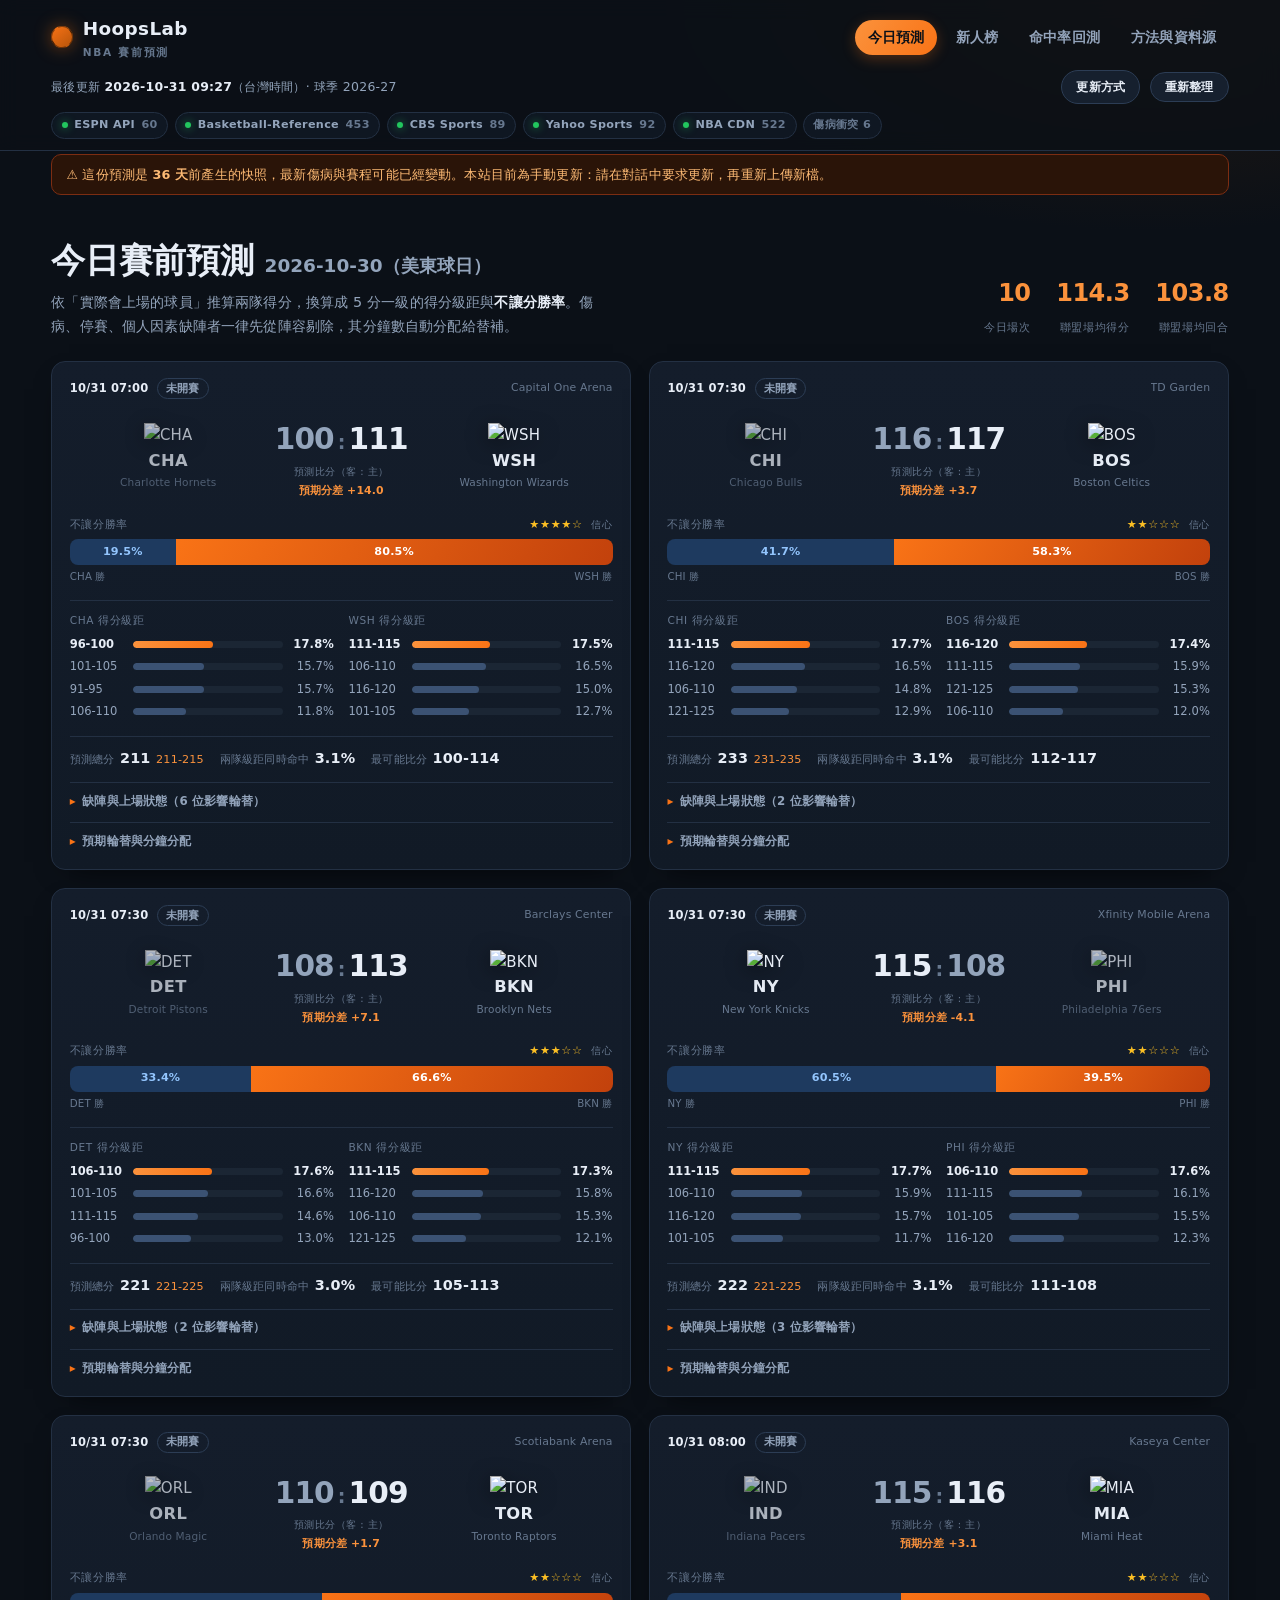
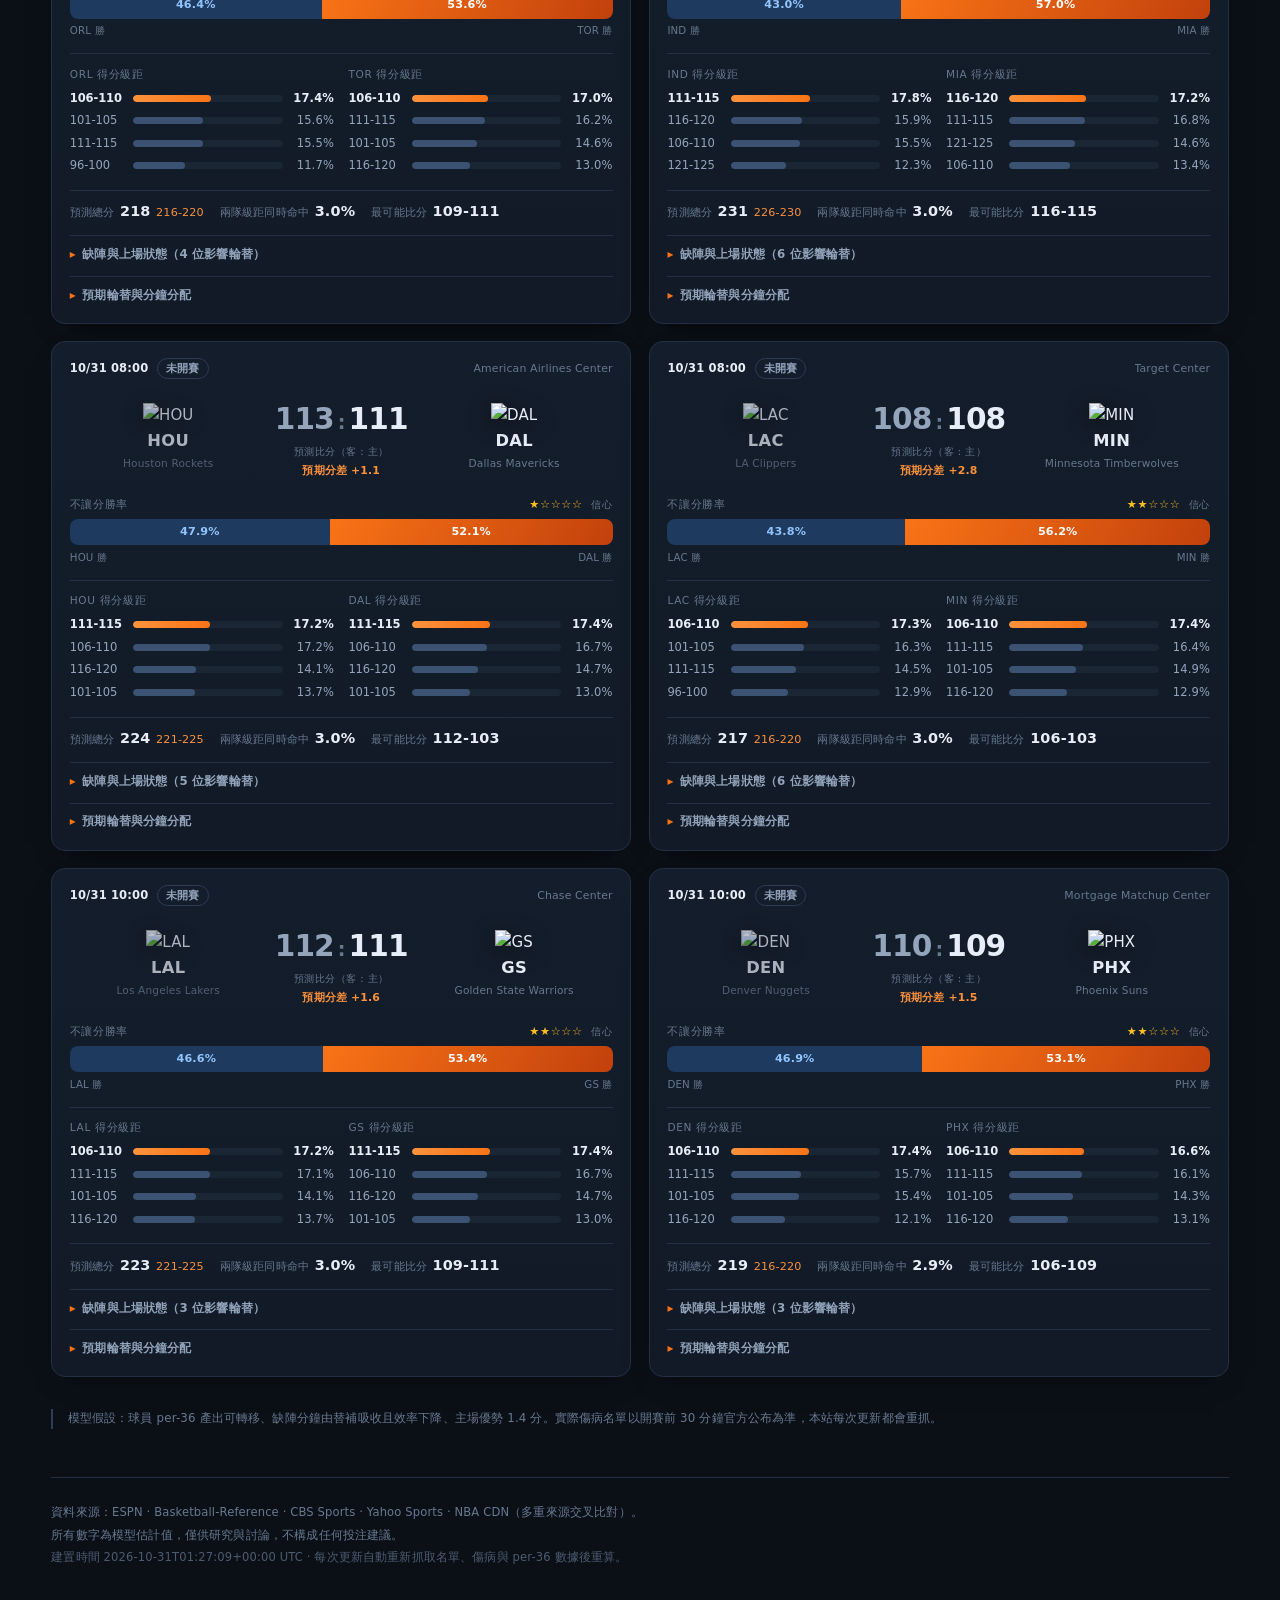
==== commit 4b4fa25b: "fix: correct rookie season logs and supplement missing BR players" ====
--- a/site/index.html
+++ b/site/index.html
@@ -23,7 +23,7 @@
     </nav>
   </div>
   <div class="wrap statusbar">
-    <div class="stamp">最後更新 <b>2026-10-31 08:19</b>（台灣時間）· 球季 2026-27</div>
+    <div class="stamp">最後更新 <b>2026-10-31 09:27</b>（台灣時間）· 球季 2026-27</div>
     <div class="stamp-links">
       <a class="btn-ghost" href="method.html#update" title="這份資料是怎麼產生的、怎麼更新">更新方式</a>
       <button id="reloadBtn" class="btn-ghost" title="重新載入本頁">重新整理</button>
@@ -33,19 +33,19 @@
       <span class="chip ok" title="賽程・名單・球隊數據">
         <i></i>ESPN API <em>60</em>
       </span>
-      <span class="chip ok" title="BR 被封鎖，改用逐場紀錄回推 per-36">
-        <i></i>ESPN 逐場（BR 備援） <em>515</em>
+      <span class="chip ok" title="per-36 球員數據">
+        <i></i>Basketball-Reference <em>453</em>
       </span>
       <span class="chip ok" title="傷病報告">
         <i></i>CBS Sports <em>89</em>
       </span>
       <span class="chip ok" title="傷病報告">
-        <i></i>Yahoo Sports <em>95</em>
+        <i></i>Yahoo Sports <em>92</em>
       </span>
       <span class="chip ok" title="球員大頭貼">
         <i></i>NBA CDN <em>522</em>
       </span>
-    <span class="chip neutral" title="三源傷病報告比對後不一致的球員數">傷病衝突 8</span>
+    <span class="chip neutral" title="三源傷病報告比對後不一致的球員數">傷病衝突 6</span>
   </div>
 </header>
 
@@ -80,9 +80,9 @@
         <div class="tname">Charlotte Hornets</div>
       </div>
       <div class="score">
-        <div class="nums"><span class="dimmer">109</span><i>:</i><span class="">109</span></div>
+        <div class="nums"><span class="dimmer">100</span><i>:</i><span class="">111</span></div>
         <div class="score-note">預測比分（客 : 主）</div>
-        <div class="margin">預期分差 +2.6</div>
+        <div class="margin">預期分差 +14.0</div>
       </div>
       <div class="side winner">
         <img src="https://a.espncdn.com/i/teamlogos/nba/500/wsh.png" alt="WSH" loading="lazy">
@@ -92,10 +92,10 @@
     </div>
 
     <div class="winprob">
-      <div class="wp-head"><span>不讓分勝率</span><span class="stars">★★☆☆☆ <em>信心</em></span></div>
+      <div class="wp-head"><span>不讓分勝率</span><span class="stars">★★★★☆ <em>信心</em></span></div>
       <div class="wp-bar">
-        <div class="wp-away" style="width: 44.2%">44.2%</div>
-        <div class="wp-home" style="width: 55.8%">55.8%</div>
+        <div class="wp-away" style="width: 19.5%">19.5%</div>
+        <div class="wp-home" style="width: 80.5%">80.5%</div>
       </div>
       <div class="wp-foot"><span>CHA 勝</span><span>WSH 勝</span></div>
     </div>
@@ -103,44 +103,66 @@
     <div class="buckets">
       <div class="bcol">
         <div class="bhead">CHA 得分級距</div>
-          <div class="brow lead"><span class="bl">106-110</span><span class="bb"><i style="width: 53.1%"></i></span><span class="bp">17.7%</span></div>
-          <div class="brow "><span class="bl">101-105</span><span class="bb"><i style="width: 48.7%"></i></span><span class="bp">16.2%</span></div>
-          <div class="brow "><span class="bl">111-115</span><span class="bb"><i style="width: 46.1%"></i></span><span class="bp">15.4%</span></div>
-          <div class="brow "><span class="bl">96-100</span><span class="bb"><i style="width: 36.2%"></i></span><span class="bp">12.1%</span></div>
+          <div class="brow lead"><span class="bl">96-100</span><span class="bb"><i style="width: 53.3%"></i></span><span class="bp">17.8%</span></div>
+          <div class="brow "><span class="bl">101-105</span><span class="bb"><i style="width: 47.2%"></i></span><span class="bp">15.7%</span></div>
+          <div class="brow "><span class="bl">91-95</span><span class="bb"><i style="width: 47.1%"></i></span><span class="bp">15.7%</span></div>
+          <div class="brow "><span class="bl">106-110</span><span class="bb"><i style="width: 35.3%"></i></span><span class="bp">11.8%</span></div>
       </div>
       <div class="bcol">
         <div class="bhead">WSH 得分級距</div>
-          <div class="brow lead"><span class="bl">106-110</span><span class="bb"><i style="width: 51.4%"></i></span><span class="bp">17.1%</span></div>
-          <div class="brow "><span class="bl">111-115</span><span class="bb"><i style="width: 50.2%"></i></span><span class="bp">16.7%</span></div>
-          <div class="brow "><span class="bl">101-105</span><span class="bb"><i style="width: 43.1%"></i></span><span class="bp">14.4%</span></div>
-          <div class="brow "><span class="bl">116-120</span><span class="bb"><i style="width: 40.5%"></i></span><span class="bp">13.5%</span></div>
+          <div class="brow lead"><span class="bl">111-115</span><span class="bb"><i style="width: 52.6%"></i></span><span class="bp">17.5%</span></div>
+          <div class="brow "><span class="bl">106-110</span><span class="bb"><i style="width: 49.6%"></i></span><span class="bp">16.5%</span></div>
+          <div class="brow "><span class="bl">116-120</span><span class="bb"><i style="width: 45.0%"></i></span><span class="bp">15.0%</span></div>
+          <div class="brow "><span class="bl">101-105</span><span class="bb"><i style="width: 38.2%"></i></span><span class="bp">12.7%</span></div>
       </div>
     </div>
 
     <div class="mini">
-      <div><span>預測總分</span><b>218</b> <em>216-220</em></div>
-      <div><span>兩隊級距同時命中</span><b>3.0%</b></div>
-      <div><span>最可能比分</span><b>107-115</b></div>
-    </div>
-
-    <details class="detail">
-      <summary>缺陣與上場狀態（2 位影響輪替）</summary>
+      <div><span>預測總分</span><b>211</b> <em>211-215</em></div>
+      <div><span>兩隊級距同時命中</span><b>3.1%</b></div>
+      <div><span>最可能比分</span><b>100-114</b></div>
+    </div>
+
+    <details class="detail">
+      <summary>缺陣與上場狀態（6 位影響輪替）</summary>
       <div class="detail-body">
           <div class="ds">
-            <h4>CHA · 預估少 0.0 分（可用性 100%）</h4>
-<p class="ok-note">主要輪替無傷病回報。</p>          </div>
-          <div class="ds">
-            <h4>WSH · 預估少 3.7 分（可用性 97%）</h4>
-            <ul>
+            <h4>CHA · 預估少 16.6 分（可用性 86%）</h4>
+            <ul>
+              <li>
+                <span class="st st-out">OUT</span>
+                <b>Kon Knueppel</b> <em>G</em>
+                <span class="lost">影響 −7.1 分</span>
+              </li>
+              <li>
+                <span class="st st-out">OUT</span>
+                <b>Coby White</b> <em>G</em>
+                <span class="lost">影響 −6.0 分</span>
+              </li>
+              <li>
+                <span class="st st-out">OUT</span>
+                <b>Grant Williams</b> <em>F</em>
+                <span class="lost">影響 −2.7 分</span>
+              </li>
+            </ul>
+          </div>
+          <div class="ds">
+            <h4>WSH · 預估少 0.0 分（可用性 100%）</h4>
+            <ul>
+              <li>
+                <span class="st st-out">OUT</span>
+                <b>Justin Champagnie</b> <em>F</em>
+                <span class="lost">影響 −0.0 分</span>
+              </li>
               <li>
                 <span class="st st-out">OUT</span>
                 <b>Tristan Vukcevic</b> <em>F</em>
-                <span class="lost">影響 −1.6 分</span>
+                <span class="lost">影響 −0.0 分</span>
               </li>
               <li>
                 <span class="st st-out">OUT</span>
                 <b>Jamir Watkins</b> <em>G</em>
-                <span class="lost">影響 −1.4 分</span>
+                <span class="lost">影響 −0.0 分</span>
               </li>
             </ul>
           </div>
@@ -155,17 +177,17 @@
             <table class="mini-table">
               <thead><tr><th>球員</th><th>MIN</th><th>PTS</th></tr></thead>
               <tbody>
-                <tr><td>Brandon Miller</td><td>26.1</td><td>12.2</td></tr>
-                <tr><td>Dennis Schroder</td><td>25.4</td><td>9.5</td></tr>
-                <tr><td>Moussa Diabate</td><td>23.7</td><td>8.3</td></tr>
-                <tr><td>Grayson Allen</td><td>23.0</td><td>9.6</td></tr>
-                <tr><td>Naz Reid</td><td>22.6</td><td>9.7</td></tr>
-                <tr><td>Sion James</td><td>21.7</td><td>5.9</td></tr>
-                <tr><td>Royce O&#39;Neale</td><td>17.1</td><td>5.6</td></tr>
-                <tr><td>Ryan Kalkbrenner</td><td>16.7</td><td>5.7</td></tr>
-                <tr><td>Tidjane Salaun</td><td>15.3</td><td>5.4</td></tr>
-                <tr><td>Christian Anderson</td><td>13.4</td><td>3.6</td></tr>
-                <tr><td>Hannes Steinbach</td><td>11.9</td><td>4.3</td></tr>
+                <tr><td>Brandon Miller</td><td>32.7</td><td>22.4</td></tr>
+                <tr><td>Grayson Allen</td><td>29.8</td><td>17.1</td></tr>
+                <tr><td>Naz Reid</td><td>27.6</td><td>15.1</td></tr>
+                <tr><td>Royce O&#39;Neale</td><td>26.2</td><td>8.4</td></tr>
+                <tr><td>Sion James</td><td>24.5</td><td>4.7</td></tr>
+                <tr><td>Ryan Kalkbrenner</td><td>20.8</td><td>7.7</td></tr>
+                <tr><td>PJ Hall</td><td>15.8</td><td>5.6</td></tr>
+                <tr><td>Dennis Schroder</td><td>14.4</td><td>5.4</td></tr>
+                <tr><td>Moussa Diabate</td><td>13.4</td><td>4.7</td></tr>
+                <tr><td>Liam McNeeley</td><td>11.7</td><td>4.0</td></tr>
+                <tr><td>Tidjane Salaun</td><td>8.7</td><td>3.1</td></tr>
               </tbody>
             </table>
           </div>
@@ -174,17 +196,16 @@
             <table class="mini-table">
               <thead><tr><th>球員</th><th>MIN</th><th>PTS</th></tr></thead>
               <tbody>
-                <tr><td>Trae Young</td><td>25.7</td><td>10.7</td></tr>
-                <tr><td>Anthony Davis</td><td>24.3</td><td>10.6</td></tr>
-                <tr><td>Kyshawn George</td><td>23.4</td><td>9.2</td></tr>
-                <tr><td>Bilal Coulibaly</td><td>21.2</td><td>7.6</td></tr>
-                <tr><td>Alex Sarr</td><td>19.9</td><td>7.5</td></tr>
-                <tr><td>Tre Johnson</td><td>17.6</td><td>7.0</td></tr>
-                <tr><td>Bub Carrington</td><td>17.4</td><td>5.9</td></tr>
-                <tr><td>Khris Middleton</td><td>14.7</td><td>4.6</td></tr>
-                <tr><td>Deandre Ayton</td><td>14.3</td><td>5.7</td></tr>
-                <tr><td>AJ Dybantsa</td><td>13.2</td><td>5.1</td></tr>
-                <tr><td>Reece Beekman</td><td>9.7</td><td>3.1</td></tr>
+                <tr><td>Anthony Davis</td><td>30.5</td><td>19.5</td></tr>
+                <tr><td>Kyshawn George</td><td>28.5</td><td>14.4</td></tr>
+                <tr><td>Bilal Coulibaly</td><td>25.4</td><td>10.7</td></tr>
+                <tr><td>Alex Sarr</td><td>25.4</td><td>14.0</td></tr>
+                <tr><td>Bub Carrington</td><td>24.3</td><td>8.8</td></tr>
+                <tr><td>Trae Young</td><td>24.2</td><td>17.6</td></tr>
+                <tr><td>Tre Johnson</td><td>22.7</td><td>11.5</td></tr>
+                <tr><td>Deandre Ayton</td><td>22.3</td><td>11.0</td></tr>
+                <tr><td>Khris Middleton</td><td>19.0</td><td>7.5</td></tr>
+                <tr><td>Will Riley</td><td>17.6</td><td>8.0</td></tr>
               </tbody>
             </table>
           </div>
@@ -206,7 +227,7 @@
       <div class="score">
         <div class="nums"><span class="dimmer">116</span><i>:</i><span class="">117</span></div>
         <div class="score-note">預測比分（客 : 主）</div>
-        <div class="margin">預期分差 +4.6</div>
+        <div class="margin">預期分差 +3.7</div>
       </div>
       <div class="side winner">
         <img src="https://a.espncdn.com/i/teamlogos/nba/500/bos.png" alt="BOS" loading="lazy">
@@ -218,8 +239,8 @@
     <div class="winprob">
       <div class="wp-head"><span>不讓分勝率</span><span class="stars">★★☆☆☆ <em>信心</em></span></div>
       <div class="wp-bar">
-        <div class="wp-away" style="width: 39.3%">39.3%</div>
-        <div class="wp-home" style="width: 60.7%">60.7%</div>
+        <div class="wp-away" style="width: 41.7%">41.7%</div>
+        <div class="wp-home" style="width: 58.3%">58.3%</div>
       </div>
       <div class="wp-foot"><span>CHI 勝</span><span>BOS 勝</span></div>
     </div>
@@ -227,46 +248,46 @@
     <div class="buckets">
       <div class="bcol">
         <div class="bhead">CHI 得分級距</div>
-          <div class="brow lead"><span class="bl">111-115</span><span class="bb"><i style="width: 53.1%"></i></span><span class="bp">17.7%</span></div>
-          <div class="brow "><span class="bl">116-120</span><span class="bb"><i style="width: 48.9%"></i></span><span class="bp">16.3%</span></div>
-          <div class="brow "><span class="bl">106-110</span><span class="bb"><i style="width: 45.2%"></i></span><span class="bp">15.1%</span></div>
-          <div class="brow "><span class="bl">121-125</span><span class="bb"><i style="width: 37.6%"></i></span><span class="bp">12.5%</span></div>
+          <div class="brow lead"><span class="bl">111-115</span><span class="bb"><i style="width: 53.0%"></i></span><span class="bp">17.7%</span></div>
+          <div class="brow "><span class="bl">116-120</span><span class="bb"><i style="width: 49.4%"></i></span><span class="bp">16.5%</span></div>
+          <div class="brow "><span class="bl">106-110</span><span class="bb"><i style="width: 44.2%"></i></span><span class="bp">14.8%</span></div>
+          <div class="brow "><span class="bl">121-125</span><span class="bb"><i style="width: 38.7%"></i></span><span class="bp">12.9%</span></div>
       </div>
       <div class="bcol">
         <div class="bhead">BOS 得分級距</div>
-          <div class="brow lead"><span class="bl">116-120</span><span class="bb"><i style="width: 51.9%"></i></span><span class="bp">17.3%</span></div>
-          <div class="brow "><span class="bl">121-125</span><span class="bb"><i style="width: 47.1%"></i></span><span class="bp">15.7%</span></div>
-          <div class="brow "><span class="bl">111-115</span><span class="bb"><i style="width: 46.4%"></i></span><span class="bp">15.5%</span></div>
-          <div class="brow "><span class="bl">126-130</span><span class="bb"><i style="width: 35.7%"></i></span><span class="bp">11.9%</span></div>
+          <div class="brow lead"><span class="bl">116-120</span><span class="bb"><i style="width: 52.1%"></i></span><span class="bp">17.4%</span></div>
+          <div class="brow "><span class="bl">111-115</span><span class="bb"><i style="width: 47.6%"></i></span><span class="bp">15.9%</span></div>
+          <div class="brow "><span class="bl">121-125</span><span class="bb"><i style="width: 45.8%"></i></span><span class="bp">15.3%</span></div>
+          <div class="brow "><span class="bl">106-110</span><span class="bb"><i style="width: 36.1%"></i></span><span class="bp">12.0%</span></div>
       </div>
     </div>
 
     <div class="mini">
       <div><span>預測總分</span><b>233</b> <em>231-235</em></div>
       <div><span>兩隊級距同時命中</span><b>3.1%</b></div>
-      <div><span>最可能比分</span><b>112-118</b></div>
+      <div><span>最可能比分</span><b>112-117</b></div>
     </div>
 
     <details class="detail">
       <summary>缺陣與上場狀態（2 位影響輪替）</summary>
       <div class="detail-body">
           <div class="ds">
-            <h4>CHI · 預估少 1.4 分（可用性 99%）</h4>
+            <h4>CHI · 預估少 0.8 分（可用性 99%）</h4>
             <ul>
               <li>
                 <span class="st st-out">OUT</span>
                 <b>Nic Claxton</b> <em>C</em>
-                <span class="lost">影響 −1.2 分</span>
-              </li>
-            </ul>
-          </div>
-          <div class="ds">
-            <h4>BOS · 預估少 2.0 分（可用性 98%）</h4>
+                <span class="lost">影響 −0.7 分</span>
+              </li>
+            </ul>
+          </div>
+          <div class="ds">
+            <h4>BOS · 預估少 3.0 分（可用性 98%）</h4>
             <ul>
               <li>
                 <span class="st st-out">OUT</span>
                 <b>Devin Carter</b> <em>G</em>
-                <span class="lost">影響 −2.0 分</span>
+                <span class="lost">影響 −3.0 分</span>
               </li>
             </ul>
           </div>
@@ -281,17 +302,17 @@
             <table class="mini-table">
               <thead><tr><th>球員</th><th>MIN</th><th>PTS</th></tr></thead>
               <tbody>
-                <tr><td>Patrick Williams</td><td>28.9</td><td>9.5</td></tr>
-                <tr><td>Caleb Wilson</td><td>22.6</td><td>9.5</td></tr>
-                <tr><td>Norman Powell</td><td>20.4</td><td>9.5</td></tr>
-                <tr><td>Josh Giddey</td><td>19.0</td><td>6.1</td></tr>
-                <tr><td>Matas Buzelis</td><td>18.8</td><td>7.7</td></tr>
-                <tr><td>Jalen Smith</td><td>17.5</td><td>7.4</td></tr>
-                <tr><td>Leonard Miller</td><td>16.1</td><td>6.3</td></tr>
-                <tr><td>Isaac Okoro</td><td>14.9</td><td>4.9</td></tr>
-                <tr><td>Tre Jones</td><td>14.8</td><td>6.4</td></tr>
-                <tr><td>Buddy Hield</td><td>12.8</td><td>4.7</td></tr>
-                <tr><td>Noa Essengue</td><td>12.3</td><td>3.6</td></tr>
+                <tr><td>Josh Giddey</td><td>29.8</td><td>13.3</td></tr>
+                <tr><td>Norman Powell</td><td>29.0</td><td>21.8</td></tr>
+                <tr><td>Matas Buzelis</td><td>27.8</td><td>15.5</td></tr>
+                <tr><td>Tre Jones</td><td>23.8</td><td>13.4</td></tr>
+                <tr><td>Isaac Okoro</td><td>23.7</td><td>7.7</td></tr>
+                <tr><td>Leonard Miller</td><td>21.8</td><td>11.2</td></tr>
+                <tr><td>Jalen Smith</td><td>21.0</td><td>11.1</td></tr>
+                <tr><td>Patrick Williams</td><td>20.1</td><td>6.5</td></tr>
+                <tr><td>Zach Collins</td><td>16.1</td><td>7.3</td></tr>
+                <tr><td>Caleb Wilson</td><td>14.1</td><td>5.9</td></tr>
+                <tr><td>Jordan Hawkins</td><td>12.8</td><td>4.7</td></tr>
               </tbody>
             </table>
           </div>
@@ -300,17 +321,16 @@
             <table class="mini-table">
               <thead><tr><th>球員</th><th>MIN</th><th>PTS</th></tr></thead>
               <tbody>
-                <tr><td>Jayson Tatum</td><td>22.8</td><td>10.4</td></tr>
-                <tr><td>Paul George</td><td>20.8</td><td>9.2</td></tr>
-                <tr><td>Derrick White</td><td>20.1</td><td>7.4</td></tr>
-                <tr><td>Payton Pritchard</td><td>18.5</td><td>7.3</td></tr>
-                <tr><td>Sam Hauser</td><td>16.6</td><td>6.4</td></tr>
-                <tr><td>Mitchell Robinson</td><td>16.0</td><td>5.4</td></tr>
-                <tr><td>Neemias Queta</td><td>15.7</td><td>5.8</td></tr>
-                <tr><td>Jordan Walsh</td><td>15.4</td><td>5.3</td></tr>
-                <tr><td>Baylor Scheierman</td><td>14.7</td><td>4.6</td></tr>
-                <tr><td>Dillon Mitchell</td><td>14.4</td><td>5.1</td></tr>
-                <tr><td>Hugo Gonzalez</td><td>12.2</td><td>4.1</td></tr>
+                <tr><td>Jayson Tatum</td><td>32.2</td><td>21.9</td></tr>
+                <tr><td>Derrick White</td><td>31.8</td><td>14.5</td></tr>
+                <tr><td>Paul George</td><td>29.6</td><td>17.9</td></tr>
+                <tr><td>Payton Pritchard</td><td>29.6</td><td>15.6</td></tr>
+                <tr><td>Sam Hauser</td><td>23.0</td><td>9.3</td></tr>
+                <tr><td>Neemias Queta</td><td>23.0</td><td>9.8</td></tr>
+                <tr><td>Mitchell Robinson</td><td>19.0</td><td>5.7</td></tr>
+                <tr><td>Baylor Scheierman</td><td>17.5</td><td>4.9</td></tr>
+                <tr><td>Jordan Walsh</td><td>17.4</td><td>5.4</td></tr>
+                <tr><td>Mike Conley</td><td>16.8</td><td>5.0</td></tr>
               </tbody>
             </table>
           </div>
@@ -330,9 +350,9 @@
         <div class="tname">Detroit Pistons</div>
       </div>
       <div class="score">
-        <div class="nums"><span class="dimmer">113</span><i>:</i><span class="">113</span></div>
+        <div class="nums"><span class="dimmer">108</span><i>:</i><span class="">113</span></div>
         <div class="score-note">預測比分（客 : 主）</div>
-        <div class="margin">預期分差 +2.4</div>
+        <div class="margin">預期分差 +7.1</div>
       </div>
       <div class="side winner">
         <img src="https://a.espncdn.com/i/teamlogos/nba/500/bkn.png" alt="BKN" loading="lazy">
@@ -342,10 +362,10 @@
     </div>
 
     <div class="winprob">
-      <div class="wp-head"><span>不讓分勝率</span><span class="stars">★★☆☆☆ <em>信心</em></span></div>
+      <div class="wp-head"><span>不讓分勝率</span><span class="stars">★★★☆☆ <em>信心</em></span></div>
       <div class="wp-bar">
-        <div class="wp-away" style="width: 44.7%">44.7%</div>
-        <div class="wp-home" style="width: 55.3%">55.3%</div>
+        <div class="wp-away" style="width: 33.4%">33.4%</div>
+        <div class="wp-home" style="width: 66.6%">66.6%</div>
       </div>
       <div class="wp-foot"><span>DET 勝</span><span>BKN 勝</span></div>
     </div>
@@ -353,10 +373,10 @@
     <div class="buckets">
       <div class="bcol">
         <div class="bhead">DET 得分級距</div>
-          <div class="brow lead"><span class="bl">111-115</span><span class="bb"><i style="width: 52.2%"></i></span><span class="bp">17.4%</span></div>
-          <div class="brow "><span class="bl">106-110</span><span class="bb"><i style="width: 50.7%"></i></span><span class="bp">16.9%</span></div>
-          <div class="brow "><span class="bl">116-120</span><span class="bb"><i style="width: 43.5%"></i></span><span class="bp">14.5%</span></div>
-          <div class="brow "><span class="bl">101-105</span><span class="bb"><i style="width: 39.8%"></i></span><span class="bp">13.2%</span></div>
+          <div class="brow lead"><span class="bl">106-110</span><span class="bb"><i style="width: 52.9%"></i></span><span class="bp">17.6%</span></div>
+          <div class="brow "><span class="bl">101-105</span><span class="bb"><i style="width: 49.8%"></i></span><span class="bp">16.6%</span></div>
+          <div class="brow "><span class="bl">111-115</span><span class="bb"><i style="width: 43.7%"></i></span><span class="bp">14.6%</span></div>
+          <div class="brow "><span class="bl">96-100</span><span class="bb"><i style="width: 38.9%"></i></span><span class="bp">13.0%</span></div>
       </div>
       <div class="bcol">
         <div class="bhead">BKN 得分級距</div>
@@ -368,17 +388,29 @@
     </div>
 
     <div class="mini">
-      <div><span>預測總分</span><b>226</b> <em>221-225</em></div>
+      <div><span>預測總分</span><b>221</b> <em>221-225</em></div>
       <div><span>兩隊級距同時命中</span><b>3.0%</b></div>
-      <div><span>最可能比分</span><b>110-113</b></div>
-    </div>
-
-    <details class="detail">
-      <summary>缺陣與上場狀態（0 位影響輪替）</summary>
+      <div><span>最可能比分</span><b>105-113</b></div>
+    </div>
+
+    <details class="detail">
+      <summary>缺陣與上場狀態（2 位影響輪替）</summary>
       <div class="detail-body">
           <div class="ds">
-            <h4>DET · 預估少 0.8 分（可用性 99%）</h4>
-<p class="ok-note">主要輪替無傷病回報。</p>          </div>
+            <h4>DET · 預估少 8.9 分（可用性 92%）</h4>
+            <ul>
+              <li>
+                <span class="st st-out">OUT</span>
+                <b>Jalen Duren</b> <em>C</em>
+                <span class="lost">影響 −5.8 分</span>
+              </li>
+              <li>
+                <span class="st st-out">OUT</span>
+                <b>Isaiah Joe</b> <em>G</em>
+                <span class="lost">影響 −3.1 分</span>
+              </li>
+            </ul>
+          </div>
           <div class="ds">
             <h4>BKN · 預估少 0.0 分（可用性 100%）</h4>
 <p class="ok-note">主要輪替無傷病回報。</p>          </div>
@@ -393,17 +425,17 @@
             <table class="mini-table">
               <thead><tr><th>球員</th><th>MIN</th><th>PTS</th></tr></thead>
               <tbody>
-                <tr><td>Cade Cunningham</td><td>24.3</td><td>10.7</td></tr>
-                <tr><td>Duncan Robinson</td><td>22.3</td><td>9.2</td></tr>
-                <tr><td>John Collins</td><td>20.3</td><td>7.3</td></tr>
-                <tr><td>Paul Reed</td><td>20.0</td><td>8.4</td></tr>
-                <tr><td>Daniss Jenkins</td><td>19.3</td><td>7.7</td></tr>
-                <tr><td>Ausar Thompson</td><td>18.7</td><td>6.4</td></tr>
-                <tr><td>Kevin Huerter</td><td>16.9</td><td>5.5</td></tr>
-                <tr><td>Javonte Green</td><td>16.1</td><td>5.9</td></tr>
-                <tr><td>Ronald Holland II</td><td>14.3</td><td>4.2</td></tr>
-                <tr><td>Ugonna Onyenso</td><td>10.2</td><td>3.2</td></tr>
-                <tr><td>Taurean Prince</td><td>10.2</td><td>3.5</td></tr>
+                <tr><td>Cade Cunningham</td><td>33.9</td><td>23.3</td></tr>
+                <tr><td>Duncan Robinson</td><td>28.1</td><td>13.8</td></tr>
+                <tr><td>John Collins</td><td>26.8</td><td>12.7</td></tr>
+                <tr><td>Ausar Thompson</td><td>26.0</td><td>9.3</td></tr>
+                <tr><td>Daniss Jenkins</td><td>21.4</td><td>10.0</td></tr>
+                <tr><td>Taurean Prince</td><td>21.0</td><td>8.1</td></tr>
+                <tr><td>Kevin Huerter</td><td>20.2</td><td>7.3</td></tr>
+                <tr><td>Elijah Harkless</td><td>19.4</td><td>5.4</td></tr>
+                <tr><td>Javonte Green</td><td>17.6</td><td>7.1</td></tr>
+                <tr><td>Paul Reed</td><td>17.3</td><td>10.2</td></tr>
+                <tr><td>Ronald Holland II</td><td>8.4</td><td>2.5</td></tr>
               </tbody>
             </table>
           </div>
@@ -412,17 +444,16 @@
             <table class="mini-table">
               <thead><tr><th>球員</th><th>MIN</th><th>PTS</th></tr></thead>
               <tbody>
-                <tr><td>Terance Mann</td><td>33.5</td><td>10.2</td></tr>
-                <tr><td>Julius Randle</td><td>20.8</td><td>8.8</td></tr>
-                <tr><td>Michael Porter Jr.</td><td>19.6</td><td>8.7</td></tr>
-                <tr><td>Keon Ellis</td><td>17.2</td><td>5.5</td></tr>
-                <tr><td>Noah Clowney</td><td>15.5</td><td>5.2</td></tr>
-                <tr><td>Day&#39;Ron Sharpe</td><td>15.5</td><td>5.4</td></tr>
-                <tr><td>Chaney Johnson</td><td>15.1</td><td>5.3</td></tr>
-                <tr><td>Mikel Brown Jr.</td><td>14.6</td><td>5.4</td></tr>
-                <tr><td>Nolan Traore</td><td>13.9</td><td>5.6</td></tr>
-                <tr><td>Moritz Wagner</td><td>13.6</td><td>5.8</td></tr>
-                <tr><td>Josh Minott</td><td>11.4</td><td>4.5</td></tr>
+                <tr><td>Julius Randle</td><td>33.4</td><td>21.6</td></tr>
+                <tr><td>Michael Porter Jr.</td><td>32.2</td><td>24.1</td></tr>
+                <tr><td>Noah Clowney</td><td>25.5</td><td>10.5</td></tr>
+                <tr><td>Keon Ellis</td><td>25.1</td><td>7.8</td></tr>
+                <tr><td>Terance Mann</td><td>24.2</td><td>7.2</td></tr>
+                <tr><td>Chaney Johnson</td><td>20.4</td><td>8.1</td></tr>
+                <tr><td>Danny Wolf</td><td>20.3</td><td>8.5</td></tr>
+                <tr><td>Drake Powell</td><td>20.2</td><td>5.4</td></tr>
+                <tr><td>Ben Saraf</td><td>19.4</td><td>7.0</td></tr>
+                <tr><td>Day&#39;Ron Sharpe</td><td>19.3</td><td>8.7</td></tr>
               </tbody>
             </table>
           </div>
@@ -436,17 +467,17 @@
     </div>
 
     <div class="matchup">
-      <div class="side ">
+      <div class="side winner">
         <img src="https://a.espncdn.com/i/teamlogos/nba/500/ny.png" alt="NY" loading="lazy">
         <div class="abbr">NY</div>
         <div class="tname">New York Knicks</div>
       </div>
       <div class="score">
-        <div class="nums"><span class="dimmer">115</span><i>:</i><span class="">114</span></div>
+        <div class="nums"><span class="">115</span><i>:</i><span class="dimmer">108</span></div>
         <div class="score-note">預測比分（客 : 主）</div>
-        <div class="margin">預期分差 +2.2</div>
-      </div>
-      <div class="side winner">
+        <div class="margin">預期分差 -4.1</div>
+      </div>
+      <div class="side ">
         <img src="https://a.espncdn.com/i/teamlogos/nba/500/phi.png" alt="PHI" loading="lazy">
         <div class="abbr">PHI</div>
         <div class="tname">Philadelphia 76ers</div>
@@ -456,8 +487,8 @@
     <div class="winprob">
       <div class="wp-head"><span>不讓分勝率</span><span class="stars">★★☆☆☆ <em>信心</em></span></div>
       <div class="wp-bar">
-        <div class="wp-away" style="width: 45.2%">45.2%</div>
-        <div class="wp-home" style="width: 54.8%">54.8%</div>
+        <div class="wp-away" style="width: 60.5%">60.5%</div>
+        <div class="wp-home" style="width: 39.5%">39.5%</div>
       </div>
       <div class="wp-foot"><span>NY 勝</span><span>PHI 勝</span></div>
     </div>
@@ -472,32 +503,44 @@
       </div>
       <div class="bcol">
         <div class="bhead">PHI 得分級距</div>
-          <div class="brow lead"><span class="bl">111-115</span><span class="bb"><i style="width: 51.2%"></i></span><span class="bp">17.1%</span></div>
-          <div class="brow "><span class="bl">116-120</span><span class="bb"><i style="width: 50.3%"></i></span><span class="bp">16.8%</span></div>
-          <div class="brow "><span class="bl">106-110</span><span class="bb"><i style="width: 43.0%"></i></span><span class="bp">14.4%</span></div>
-          <div class="brow "><span class="bl">121-125</span><span class="bb"><i style="width: 40.8%"></i></span><span class="bp">13.6%</span></div>
+          <div class="brow lead"><span class="bl">106-110</span><span class="bb"><i style="width: 52.7%"></i></span><span class="bp">17.6%</span></div>
+          <div class="brow "><span class="bl">111-115</span><span class="bb"><i style="width: 48.3%"></i></span><span class="bp">16.1%</span></div>
+          <div class="brow "><span class="bl">101-105</span><span class="bb"><i style="width: 46.4%"></i></span><span class="bp">15.5%</span></div>
+          <div class="brow "><span class="bl">116-120</span><span class="bb"><i style="width: 36.8%"></i></span><span class="bp">12.3%</span></div>
       </div>
     </div>
 
     <div class="mini">
-      <div><span>預測總分</span><b>229</b> <em>226-230</em></div>
-      <div><span>兩隊級距同時命中</span><b>3.0%</b></div>
-      <div><span>最可能比分</span><b>114-106</b></div>
-    </div>
-
-    <details class="detail">
-      <summary>缺陣與上場狀態（1 位影響輪替）</summary>
+      <div><span>預測總分</span><b>222</b> <em>221-225</em></div>
+      <div><span>兩隊級距同時命中</span><b>3.1%</b></div>
+      <div><span>最可能比分</span><b>111-108</b></div>
+    </div>
+
+    <details class="detail">
+      <summary>缺陣與上場狀態（3 位影響輪替）</summary>
       <div class="detail-body">
           <div class="ds">
             <h4>NY · 預估少 0.0 分（可用性 100%）</h4>
-<p class="ok-note">主要輪替無傷病回報。</p>          </div>
-          <div class="ds">
-            <h4>PHI · 預估少 0.0 分（可用性 100%）</h4>
+            <ul>
+              <li>
+                <span class="st st-out">OUT</span>
+                <b>Jose Alvarado</b> <em>G</em>
+                <span class="lost">影響 −0.0 分</span>
+              </li>
+            </ul>
+          </div>
+          <div class="ds">
+            <h4>PHI · 預估少 11.0 分（可用性 91%）</h4>
             <ul>
               <li>
                 <span class="st st-out">OUT</span>
                 <b>Jaylen Brown</b> <em>G</em>
-                <span class="lost">影響 −0.0 分</span>
+                <span class="lost">影響 −6.8 分</span>
+              </li>
+              <li>
+                <span class="st st-out">OUT</span>
+                <b>Dominick Barlow</b> <em>F</em>
+                <span class="lost">影響 −2.0 分</span>
               </li>
             </ul>
           </div>
@@ -512,17 +555,15 @@
             <table class="mini-table">
               <thead><tr><th>球員</th><th>MIN</th><th>PTS</th></tr></thead>
               <tbody>
-                <tr><td>Jalen Brunson</td><td>23.1</td><td>10.7</td></tr>
-                <tr><td>OG Anunoby</td><td>22.5</td><td>9.0</td></tr>
-                <tr><td>Josh Hart</td><td>22.1</td><td>7.2</td></tr>
-                <tr><td>Karl-Anthony Towns</td><td>21.3</td><td>9.9</td></tr>
-                <tr><td>Mikal Bridges</td><td>19.4</td><td>5.6</td></tr>
-                <tr><td>Landry Shamet</td><td>18.8</td><td>6.7</td></tr>
-                <tr><td>Dalton Knecht</td><td>15.1</td><td>6.1</td></tr>
-                <tr><td>Miles McBride</td><td>15.0</td><td>5.3</td></tr>
-                <tr><td>Andre Drummond</td><td>13.0</td><td>5.0</td></tr>
-                <tr><td>Tyler Kolek</td><td>12.3</td><td>4.0</td></tr>
-                <tr><td>Tyler Nickel</td><td>11.1</td><td>4.0</td></tr>
+                <tr><td>Jalen Brunson</td><td>34.8</td><td>25.6</td></tr>
+                <tr><td>OG Anunoby</td><td>33.0</td><td>17.2</td></tr>
+                <tr><td>Mikal Bridges</td><td>30.9</td><td>10.9</td></tr>
+                <tr><td>Josh Hart</td><td>30.7</td><td>11.2</td></tr>
+                <tr><td>Karl-Anthony Towns</td><td>30.7</td><td>21.2</td></tr>
+                <tr><td>Miles McBride</td><td>23.6</td><td>10.1</td></tr>
+                <tr><td>Landry Shamet</td><td>23.5</td><td>9.3</td></tr>
+                <tr><td>Andre Drummond</td><td>17.6</td><td>6.3</td></tr>
+                <tr><td>Jordan Clarkson</td><td>15.3</td><td>8.1</td></tr>
               </tbody>
             </table>
           </div>
@@ -531,17 +572,14 @@
             <table class="mini-table">
               <thead><tr><th>球員</th><th>MIN</th><th>PTS</th></tr></thead>
               <tbody>
-                <tr><td>Tyrese Maxey</td><td>28.7</td><td>13.5</td></tr>
-                <tr><td>Rayan Rupert</td><td>28.3</td><td>8.6</td></tr>
-                <tr><td>Joel Embiid</td><td>25.1</td><td>10.4</td></tr>
-                <tr><td>LeBron James</td><td>24.1</td><td>9.1</td></tr>
-                <tr><td>VJ Edgecombe</td><td>23.4</td><td>8.1</td></tr>
-                <tr><td>Kentavious Caldwell-Pope</td><td>22.4</td><td>7.4</td></tr>
-                <tr><td>Anfernee Simons</td><td>20.8</td><td>7.4</td></tr>
-                <tr><td>Dean Wade</td><td>19.3</td><td>6.2</td></tr>
-                <tr><td>Adem Bona</td><td>14.9</td><td>4.2</td></tr>
-                <tr><td>Labaron Philon Jr.</td><td>11.9</td><td>4.1</td></tr>
-                <tr><td>Justin Edwards</td><td>10.5</td><td>3.3</td></tr>
+                <tr><td>Tyrese Maxey</td><td>37.6</td><td>28.4</td></tr>
+                <tr><td>VJ Edgecombe</td><td>33.9</td><td>14.3</td></tr>
+                <tr><td>LeBron James</td><td>32.9</td><td>19.4</td></tr>
+                <tr><td>Joel Embiid</td><td>32.4</td><td>25.8</td></tr>
+                <tr><td>Rayan Rupert</td><td>30.7</td><td>11.8</td></tr>
+                <tr><td>Anfernee Simons</td><td>26.6</td><td>12.8</td></tr>
+                <tr><td>Dean Wade</td><td>23.2</td><td>5.7</td></tr>
+                <tr><td>Kentavious Caldwell-Pope</td><td>22.6</td><td>8.0</td></tr>
               </tbody>
             </table>
           </div>
@@ -561,9 +599,9 @@
         <div class="tname">Orlando Magic</div>
       </div>
       <div class="score">
-        <div class="nums"><span class="dimmer">115</span><i>:</i><span class="">116</span></div>
+        <div class="nums"><span class="dimmer">110</span><i>:</i><span class="">109</span></div>
         <div class="score-note">預測比分（客 : 主）</div>
-        <div class="margin">預期分差 +3.9</div>
+        <div class="margin">預期分差 +1.7</div>
       </div>
       <div class="side winner">
         <img src="https://a.espncdn.com/i/teamlogos/nba/500/tor.png" alt="TOR" loading="lazy">
@@ -575,8 +613,8 @@
     <div class="winprob">
       <div class="wp-head"><span>不讓分勝率</span><span class="stars">★★☆☆☆ <em>信心</em></span></div>
       <div class="wp-bar">
-        <div class="wp-away" style="width: 41.3%">41.3%</div>
-        <div class="wp-home" style="width: 58.7%">58.7%</div>
+        <div class="wp-away" style="width: 46.4%">46.4%</div>
+        <div class="wp-home" style="width: 53.6%">53.6%</div>
       </div>
       <div class="wp-foot"><span>ORL 勝</span><span>TOR 勝</span></div>
     </div>
@@ -584,35 +622,59 @@
     <div class="buckets">
       <div class="bcol">
         <div class="bhead">ORL 得分級距</div>
-          <div class="brow lead"><span class="bl">111-115</span><span class="bb"><i style="width: 52.2%"></i></span><span class="bp">17.4%</span></div>
-          <div class="brow "><span class="bl">116-120</span><span class="bb"><i style="width: 47.9%"></i></span><span class="bp">16.0%</span></div>
-          <div class="brow "><span class="bl">106-110</span><span class="bb"><i style="width: 45.2%"></i></span><span class="bp">15.1%</span></div>
-          <div class="brow "><span class="bl">121-125</span><span class="bb"><i style="width: 36.9%"></i></span><span class="bp">12.3%</span></div>
+          <div class="brow lead"><span class="bl">106-110</span><span class="bb"><i style="width: 52.3%"></i></span><span class="bp">17.4%</span></div>
+          <div class="brow "><span class="bl">101-105</span><span class="bb"><i style="width: 46.9%"></i></span><span class="bp">15.6%</span></div>
+          <div class="brow "><span class="bl">111-115</span><span class="bb"><i style="width: 46.4%"></i></span><span class="bp">15.5%</span></div>
+          <div class="brow "><span class="bl">96-100</span><span class="bb"><i style="width: 35.0%"></i></span><span class="bp">11.7%</span></div>
       </div>
       <div class="bcol">
         <div class="bhead">TOR 得分級距</div>
-          <div class="brow lead"><span class="bl">116-120</span><span class="bb"><i style="width: 51.4%"></i></span><span class="bp">17.1%</span></div>
-          <div class="brow "><span class="bl">111-115</span><span class="bb"><i style="width: 48.2%"></i></span><span class="bp">16.1%</span></div>
-          <div class="brow "><span class="bl">121-125</span><span class="bb"><i style="width: 45.5%"></i></span><span class="bp">15.2%</span></div>
-          <div class="brow "><span class="bl">106-110</span><span class="bb"><i style="width: 37.3%"></i></span><span class="bp">12.4%</span></div>
+          <div class="brow lead"><span class="bl">106-110</span><span class="bb"><i style="width: 50.9%"></i></span><span class="bp">17.0%</span></div>
+          <div class="brow "><span class="bl">111-115</span><span class="bb"><i style="width: 48.7%"></i></span><span class="bp">16.2%</span></div>
+          <div class="brow "><span class="bl">101-105</span><span class="bb"><i style="width: 43.8%"></i></span><span class="bp">14.6%</span></div>
+          <div class="brow "><span class="bl">116-120</span><span class="bb"><i style="width: 39.1%"></i></span><span class="bp">13.0%</span></div>
       </div>
     </div>
 
     <div class="mini">
-      <div><span>預測總分</span><b>232</b> <em>231-235</em></div>
+      <div><span>預測總分</span><b>218</b> <em>216-220</em></div>
       <div><span>兩隊級距同時命中</span><b>3.0%</b></div>
-      <div><span>最可能比分</span><b>113-111</b></div>
-    </div>
-
-    <details class="detail">
-      <summary>缺陣與上場狀態（0 位影響輪替）</summary>
+      <div><span>最可能比分</span><b>109-111</b></div>
+    </div>
+
+    <details class="detail">
+      <summary>缺陣與上場狀態（4 位影響輪替）</summary>
       <div class="detail-body">
           <div class="ds">
-            <h4>ORL · 預估少 0.0 分（可用性 100%）</h4>
-<p class="ok-note">主要輪替無傷病回報。</p>          </div>
-          <div class="ds">
-            <h4>TOR · 預估少 0.4 分（可用性 100%）</h4>
-<p class="ok-note">主要輪替無傷病回報。</p>          </div>
+            <h4>ORL · 預估少 9.9 分（可用性 92%）</h4>
+            <ul>
+              <li>
+                <span class="st st-out">OUT</span>
+                <b>Paolo Banchero</b> <em>F</em>
+                <span class="lost">影響 −5.2 分</span>
+              </li>
+              <li>
+                <span class="st st-out">OUT</span>
+                <b>Jalen Suggs</b> <em>G</em>
+                <span class="lost">影響 −2.9 分</span>
+              </li>
+              <li>
+                <span class="st st-out">OUT</span>
+                <b>Noah Penda</b> <em>F</em>
+                <span class="lost">影響 −0.8 分</span>
+              </li>
+            </ul>
+          </div>
+          <div class="ds">
+            <h4>TOR · 預估少 14.3 分（可用性 88%）</h4>
+            <ul>
+              <li>
+                <span class="st st-out">OUT</span>
+                <b>Kawhi Leonard</b> <em>F</em>
+                <span class="lost">影響 −13.3 分</span>
+              </li>
+            </ul>
+          </div>
       </div>
     </details>
 
@@ -624,17 +686,17 @@
             <table class="mini-table">
               <thead><tr><th>球員</th><th>MIN</th><th>PTS</th></tr></thead>
               <tbody>
-                <tr><td>Franz Wagner</td><td>28.6</td><td>11.6</td></tr>
-                <tr><td>Desmond Bane</td><td>28.1</td><td>10.4</td></tr>
-                <tr><td>Wendell Carter Jr.</td><td>26.7</td><td>10.4</td></tr>
-                <tr><td>Tristan da Silva</td><td>26.1</td><td>10.3</td></tr>
-                <tr><td>Anthony Black</td><td>19.2</td><td>7.3</td></tr>
-                <tr><td>Jase Richardson</td><td>18.3</td><td>6.6</td></tr>
-                <tr><td>Jamal Cain</td><td>17.9</td><td>5.7</td></tr>
-                <tr><td>Jevon Carter</td><td>17.1</td><td>5.5</td></tr>
-                <tr><td>Goga Bitadze</td><td>15.9</td><td>6.1</td></tr>
-                <tr><td>Nikola Vucevic</td><td>15.6</td><td>5.0</td></tr>
-                <tr><td>Colin Castleton</td><td>13.2</td><td>5.6</td></tr>
+                <tr><td>Desmond Bane</td><td>35.4</td><td>19.9</td></tr>
+                <tr><td>Franz Wagner</td><td>32.8</td><td>21.6</td></tr>
+                <tr><td>Wendell Carter Jr.</td><td>31.3</td><td>13.8</td></tr>
+                <tr><td>Anthony Black</td><td>30.9</td><td>15.6</td></tr>
+                <tr><td>Tristan da Silva</td><td>27.3</td><td>11.8</td></tr>
+                <tr><td>Jevon Carter</td><td>21.3</td><td>6.6</td></tr>
+                <tr><td>Goga Bitadze</td><td>15.4</td><td>6.7</td></tr>
+                <tr><td>Jamal Cain</td><td>13.4</td><td>5.3</td></tr>
+                <tr><td>Jase Richardson</td><td>12.7</td><td>5.1</td></tr>
+                <tr><td>Nikola Vucevic</td><td>7.5</td><td>2.4</td></tr>
+                <tr><td>Alex Morales</td><td>6.3</td><td>1.9</td></tr>
               </tbody>
             </table>
           </div>
@@ -643,17 +705,17 @@
             <table class="mini-table">
               <thead><tr><th>球員</th><th>MIN</th><th>PTS</th></tr></thead>
               <tbody>
-                <tr><td>Malachi Smith</td><td>29.1</td><td>10.3</td></tr>
-                <tr><td>RJ Barrett</td><td>22.3</td><td>9.8</td></tr>
-                <tr><td>Scottie Barnes</td><td>22.1</td><td>9.3</td></tr>
-                <tr><td>Immanuel Quickley</td><td>21.2</td><td>8.8</td></tr>
-                <tr><td>Ja&#39;Kobe Walter</td><td>20.3</td><td>8.0</td></tr>
-                <tr><td>Jamal Shead</td><td>17.8</td><td>5.9</td></tr>
-                <tr><td>Jakob Poeltl</td><td>17.1</td><td>5.1</td></tr>
-                <tr><td>Collin Murray-Boyles</td><td>16.4</td><td>5.9</td></tr>
-                <tr><td>Allen Graves</td><td>15.4</td><td>5.3</td></tr>
-                <tr><td>Jamison Battle</td><td>14.6</td><td>5.5</td></tr>
-                <tr><td>Trayce Jackson-Davis</td><td>12.4</td><td>4.9</td></tr>
+                <tr><td>Scottie Barnes</td><td>32.5</td><td>18.2</td></tr>
+                <tr><td>Immanuel Quickley</td><td>30.8</td><td>16.6</td></tr>
+                <tr><td>RJ Barrett</td><td>30.3</td><td>19.9</td></tr>
+                <tr><td>Malachi Smith</td><td>23.8</td><td>8.4</td></tr>
+                <tr><td>Jakob Poeltl</td><td>23.4</td><td>8.8</td></tr>
+                <tr><td>Jamal Shead</td><td>22.0</td><td>6.1</td></tr>
+                <tr><td>Ja&#39;Kobe Walter</td><td>21.8</td><td>9.0</td></tr>
+                <tr><td>Collin Murray-Boyles</td><td>20.7</td><td>8.2</td></tr>
+                <tr><td>Kyle Anderson</td><td>16.5</td><td>2.9</td></tr>
+                <tr><td>Jamison Battle</td><td>9.8</td><td>3.9</td></tr>
+                <tr><td>Allen Graves</td><td>8.4</td><td>2.9</td></tr>
               </tbody>
             </table>
           </div>
@@ -673,9 +735,9 @@
         <div class="tname">Indiana Pacers</div>
       </div>
       <div class="score">
-        <div class="nums"><span class="dimmer">113</span><i>:</i><span class="">116</span></div>
+        <div class="nums"><span class="dimmer">115</span><i>:</i><span class="">116</span></div>
         <div class="score-note">預測比分（客 : 主）</div>
-        <div class="margin">預期分差 +5.2</div>
+        <div class="margin">預期分差 +3.1</div>
       </div>
       <div class="side winner">
         <img src="https://a.espncdn.com/i/teamlogos/nba/500/mia.png" alt="MIA" loading="lazy">
@@ -687,8 +749,8 @@
     <div class="winprob">
       <div class="wp-head"><span>不讓分勝率</span><span class="stars">★★☆☆☆ <em>信心</em></span></div>
       <div class="wp-bar">
-        <div class="wp-away" style="width: 37.7%">37.7%</div>
-        <div class="wp-home" style="width: 62.3%">62.3%</div>
+        <div class="wp-away" style="width: 43.0%">43.0%</div>
+        <div class="wp-home" style="width: 57.0%">57.0%</div>
       </div>
       <div class="wp-foot"><span>IND 勝</span><span>MIA 勝</span></div>
     </div>
@@ -696,10 +758,10 @@
     <div class="buckets">
       <div class="bcol">
         <div class="bhead">IND 得分級距</div>
-          <div class="brow lead"><span class="bl">111-115</span><span class="bb"><i style="width: 52.2%"></i></span><span class="bp">17.4%</span></div>
-          <div class="brow "><span class="bl">106-110</span><span class="bb"><i style="width: 50.7%"></i></span><span class="bp">16.9%</span></div>
-          <div class="brow "><span class="bl">116-120</span><span class="bb"><i style="width: 43.5%"></i></span><span class="bp">14.5%</span></div>
-          <div class="brow "><span class="bl">101-105</span><span class="bb"><i style="width: 39.8%"></i></span><span class="bp">13.2%</span></div>
+          <div class="brow lead"><span class="bl">111-115</span><span class="bb"><i style="width: 53.2%"></i></span><span class="bp">17.8%</span></div>
+          <div class="brow "><span class="bl">116-120</span><span class="bb"><i style="width: 47.8%"></i></span><span class="bp">15.9%</span></div>
+          <div class="brow "><span class="bl">106-110</span><span class="bb"><i style="width: 46.4%"></i></span><span class="bp">15.5%</span></div>
+          <div class="brow "><span class="bl">121-125</span><span class="bb"><i style="width: 36.9%"></i></span><span class="bp">12.3%</span></div>
       </div>
       <div class="bcol">
         <div class="bhead">MIA 得分級距</div>
@@ -711,31 +773,46 @@
     </div>
 
     <div class="mini">
-      <div><span>預測總分</span><b>229</b> <em>226-230</em></div>
+      <div><span>預測總分</span><b>231</b> <em>226-230</em></div>
       <div><span>兩隊級距同時命中</span><b>3.0%</b></div>
-      <div><span>最可能比分</span><b>110-116</b></div>
-    </div>
-
-    <details class="detail">
-      <summary>缺陣與上場狀態（3 位影響輪替）</summary>
+      <div><span>最可能比分</span><b>116-115</b></div>
+    </div>
+
+    <details class="detail">
+      <summary>缺陣與上場狀態（6 位影響輪替）</summary>
       <div class="detail-body">
           <div class="ds">
-            <h4>IND · 預估少 5.4 分（可用性 95%）</h4>
-            <ul>
+            <h4>IND · 預估少 1.7 分（可用性 99%）</h4>
+            <ul>
+              <li>
+                <span class="st st-out">OUT</span>
+                <b>Obi Toppin</b> <em>F</em>
+                <span class="lost">影響 −0.4 分</span>
+              </li>
+              <li>
+                <span class="st st-out">OUT</span>
+                <b>Ivica Zubac</b> <em>C</em>
+                <span class="lost">影響 −0.4 分</span>
+              </li>
               <li>
                 <span class="st st-out">OUT</span>
                 <b>T.J. McConnell</b> <em>G</em>
-                <span class="lost">影響 −1.5 分</span>
+                <span class="lost">影響 −0.3 分</span>
+              </li>
+              <li>
+                <span class="st st-out">OUT</span>
+                <b>Johnny Furphy</b> <em>G</em>
+                <span class="lost">影響 −0.2 分</span>
               </li>
               <li>
                 <span class="st st-out">OUT</span>
                 <b>Tyrese Haliburton</b> <em>G</em>
-                <span class="lost">影響 −1.1 分</span>
-              </li>
-              <li>
-                <span class="st st-out">OUT</span>
-                <b>Johnny Furphy</b> <em>G</em>
-                <span class="lost">影響 −0.9 分</span>
+                <span class="lost">影響 −0.2 分</span>
+              </li>
+              <li>
+                <span class="st st-out">OUT</span>
+                <b>Ben Sheppard</b> <em>G</em>
+                <span class="lost">影響 −0.2 分</span>
               </li>
             </ul>
           </div>
@@ -753,17 +830,17 @@
             <table class="mini-table">
               <thead><tr><th>球員</th><th>MIN</th><th>PTS</th></tr></thead>
               <tbody>
-                <tr><td>Pascal Siakam</td><td>31.9</td><td>15.0</td></tr>
-                <tr><td>Andrew Nembhard</td><td>29.5</td><td>11.6</td></tr>
-                <tr><td>Kelly Oubre Jr.</td><td>26.4</td><td>9.3</td></tr>
-                <tr><td>Jarace Walker</td><td>24.4</td><td>7.7</td></tr>
-                <tr><td>Aaron Nesmith</td><td>23.1</td><td>9.6</td></tr>
-                <tr><td>Quenton Jackson</td><td>22.4</td><td>7.2</td></tr>
-                <tr><td>Jay Huff</td><td>19.9</td><td>7.0</td></tr>
-                <tr><td>Larry Nance Jr.</td><td>19.4</td><td>5.7</td></tr>
-                <tr><td>Jalen Slawson</td><td>16.1</td><td>5.4</td></tr>
-                <tr><td>Braden Smith</td><td>13.8</td><td>4.4</td></tr>
-                <tr><td>Kobe Brown</td><td>13.1</td><td>4.2</td></tr>
+                <tr><td>Pascal Siakam</td><td>32.3</td><td>23.6</td></tr>
+                <tr><td>Andrew Nembhard</td><td>31.1</td><td>16.6</td></tr>
+                <tr><td>Kelly Oubre Jr.</td><td>28.8</td><td>12.2</td></tr>
+                <tr><td>Aaron Nesmith</td><td>27.2</td><td>13.4</td></tr>
+                <tr><td>Jarace Walker</td><td>23.9</td><td>9.1</td></tr>
+                <tr><td>Kobe Brown</td><td>21.0</td><td>6.7</td></tr>
+                <tr><td>Jalen Slawson</td><td>20.0</td><td>5.9</td></tr>
+                <tr><td>Jay Huff</td><td>19.4</td><td>8.4</td></tr>
+                <tr><td>Quenton Jackson</td><td>18.0</td><td>7.7</td></tr>
+                <tr><td>Larry Nance Jr.</td><td>12.9</td><td>3.2</td></tr>
+                <tr><td>Braden Smith</td><td>5.4</td><td>1.6</td></tr>
               </tbody>
             </table>
           </div>
@@ -772,17 +849,16 @@
             <table class="mini-table">
               <thead><tr><th>球員</th><th>MIN</th><th>PTS</th></tr></thead>
               <tbody>
-                <tr><td>Davion Mitchell</td><td>21.9</td><td>8.6</td></tr>
-                <tr><td>Giannis Antetokounmpo</td><td>20.9</td><td>10.6</td></tr>
-                <tr><td>Bam Adebayo</td><td>20.7</td><td>7.8</td></tr>
-                <tr><td>Pelle Larsson</td><td>20.5</td><td>7.2</td></tr>
-                <tr><td>Andrew Wiggins</td><td>18.7</td><td>6.8</td></tr>
-                <tr><td>Bobby Portis</td><td>17.4</td><td>6.5</td></tr>
-                <tr><td>Klay Thompson</td><td>15.5</td><td>5.6</td></tr>
-                <tr><td>Tim Hardaway Jr.</td><td>15.4</td><td>5.3</td></tr>
-                <tr><td>Tre Donaldson</td><td>12.8</td><td>4.6</td></tr>
-                <tr><td>Keshad Johnson</td><td>12.3</td><td>5.6</td></tr>
-                <tr><td>Nikola Jovic</td><td>11.8</td><td>3.9</td></tr>
+                <tr><td>Bam Adebayo</td><td>30.3</td><td>17.0</td></tr>
+                <tr><td>Davion Mitchell</td><td>28.6</td><td>10.8</td></tr>
+                <tr><td>Giannis Antetokounmpo</td><td>28.0</td><td>27.2</td></tr>
+                <tr><td>Andrew Wiggins</td><td>27.7</td><td>13.1</td></tr>
+                <tr><td>Pelle Larsson</td><td>26.2</td><td>10.9</td></tr>
+                <tr><td>Tim Hardaway Jr.</td><td>23.2</td><td>10.8</td></tr>
+                <tr><td>Bobby Portis</td><td>22.8</td><td>12.0</td></tr>
+                <tr><td>Klay Thompson</td><td>20.1</td><td>9.7</td></tr>
+                <tr><td>Nick Richards</td><td>18.5</td><td>10.3</td></tr>
+                <tr><td>Dru Smith</td><td>14.5</td><td>5.1</td></tr>
               </tbody>
             </table>
           </div>
@@ -802,9 +878,9 @@
         <div class="tname">Houston Rockets</div>
       </div>
       <div class="score">
-        <div class="nums"><span class="dimmer">112</span><i>:</i><span class="">110</span></div>
+        <div class="nums"><span class="dimmer">113</span><i>:</i><span class="">111</span></div>
         <div class="score-note">預測比分（客 : 主）</div>
-        <div class="margin">預期分差 +0.8</div>
+        <div class="margin">預期分差 +1.1</div>
       </div>
       <div class="side winner">
         <img src="https://a.espncdn.com/i/teamlogos/nba/500/dal.png" alt="DAL" loading="lazy">
@@ -816,8 +892,8 @@
     <div class="winprob">
       <div class="wp-head"><span>不讓分勝率</span><span class="stars">★☆☆☆☆ <em>信心</em></span></div>
       <div class="wp-bar">
-        <div class="wp-away" style="width: 48.6%">48.6%</div>
-        <div class="wp-home" style="width: 51.4%">51.4%</div>
+        <div class="wp-away" style="width: 47.9%">47.9%</div>
+        <div class="wp-home" style="width: 52.1%">52.1%</div>
       </div>
       <div class="wp-foot"><span>HOU 勝</span><span>DAL 勝</span></div>
     </div>
@@ -825,46 +901,61 @@
     <div class="buckets">
       <div class="bcol">
         <div class="bhead">HOU 得分級距</div>
-          <div class="brow lead"><span class="bl">106-110</span><span class="bb"><i style="width: 51.8%"></i></span><span class="bp">17.3%</span></div>
-          <div class="brow "><span class="bl">111-115</span><span class="bb"><i style="width: 51.4%"></i></span><span class="bp">17.1%</span></div>
-          <div class="brow "><span class="bl">116-120</span><span class="bb"><i style="width: 41.8%"></i></span><span class="bp">13.9%</span></div>
-          <div class="brow "><span class="bl">101-105</span><span class="bb"><i style="width: 41.4%"></i></span><span class="bp">13.8%</span></div>
+          <div class="brow lead"><span class="bl">111-115</span><span class="bb"><i style="width: 51.5%"></i></span><span class="bp">17.2%</span></div>
+          <div class="brow "><span class="bl">106-110</span><span class="bb"><i style="width: 51.5%"></i></span><span class="bp">17.2%</span></div>
+          <div class="brow "><span class="bl">116-120</span><span class="bb"><i style="width: 42.2%"></i></span><span class="bp">14.1%</span></div>
+          <div class="brow "><span class="bl">101-105</span><span class="bb"><i style="width: 41.2%"></i></span><span class="bp">13.7%</span></div>
       </div>
       <div class="bcol">
         <div class="bhead">DAL 得分級距</div>
-          <div class="brow lead"><span class="bl">111-115</span><span class="bb"><i style="width: 51.6%"></i></span><span class="bp">17.2%</span></div>
-          <div class="brow "><span class="bl">106-110</span><span class="bb"><i style="width: 50.3%"></i></span><span class="bp">16.8%</span></div>
-          <div class="brow "><span class="bl">116-120</span><span class="bb"><i style="width: 43.5%"></i></span><span class="bp">14.5%</span></div>
-          <div class="brow "><span class="bl">101-105</span><span class="bb"><i style="width: 40.7%"></i></span><span class="bp">13.6%</span></div>
+          <div class="brow lead"><span class="bl">111-115</span><span class="bb"><i style="width: 52.3%"></i></span><span class="bp">17.4%</span></div>
+          <div class="brow "><span class="bl">106-110</span><span class="bb"><i style="width: 50.1%"></i></span><span class="bp">16.7%</span></div>
+          <div class="brow "><span class="bl">116-120</span><span class="bb"><i style="width: 44.1%"></i></span><span class="bp">14.7%</span></div>
+          <div class="brow "><span class="bl">101-105</span><span class="bb"><i style="width: 38.9%"></i></span><span class="bp">13.0%</span></div>
       </div>
     </div>
 
     <div class="mini">
-      <div><span>預測總分</span><b>223</b> <em>221-225</em></div>
+      <div><span>預測總分</span><b>224</b> <em>221-225</em></div>
       <div><span>兩隊級距同時命中</span><b>3.0%</b></div>
-      <div><span>最可能比分</span><b>110-105</b></div>
-    </div>
-
-    <details class="detail">
-      <summary>缺陣與上場狀態（2 位影響輪替）</summary>
+      <div><span>最可能比分</span><b>112-103</b></div>
+    </div>
+
+    <details class="detail">
+      <summary>缺陣與上場狀態（5 位影響輪替）</summary>
       <div class="detail-body">
           <div class="ds">
-            <h4>HOU · 預估少 1.5 分（可用性 99%）</h4>
-            <ul>
+            <h4>HOU · 預估少 1.2 分（可用性 99%）</h4>
+            <ul>
+              <li>
+                <span class="st st-out">OUT</span>
+                <b>Reed Sheppard</b> <em>G</em>
+                <span class="lost">影響 −0.6 分</span>
+              </li>
+              <li>
+                <span class="st st-out">OUT</span>
+                <b>Steven Adams</b> <em>C</em>
+                <span class="lost">影響 −0.3 分</span>
+              </li>
               <li>
                 <span class="st st-out">OUT</span>
                 <b>Alperen Sengun</b> <em>C</em>
-                <span class="lost">影響 −0.7 分</span>
-              </li>
-            </ul>
-          </div>
-          <div class="ds">
-            <h4>DAL · 預估少 1.6 分（可用性 99%）</h4>
+                <span class="lost">影響 −0.3 分</span>
+              </li>
+            </ul>
+          </div>
+          <div class="ds">
+            <h4>DAL · 預估少 0.7 分（可用性 99%）</h4>
             <ul>
               <li>
                 <span class="st st-out">OUT</span>
                 <b>Santi Aldama</b> <em>F</em>
-                <span class="lost">影響 −0.8 分</span>
+                <span class="lost">影響 −0.4 分</span>
+              </li>
+              <li>
+                <span class="st st-out">OUT</span>
+                <b>Dereck Lively II</b> <em>C</em>
+                <span class="lost">影響 −0.1 分</span>
               </li>
             </ul>
           </div>
@@ -879,17 +970,17 @@
             <table class="mini-table">
               <thead><tr><th>球員</th><th>MIN</th><th>PTS</th></tr></thead>
               <tbody>
-                <tr><td>Kevin Durant</td><td>27.0</td><td>12.2</td></tr>
-                <tr><td>Jabari Smith Jr.</td><td>27.0</td><td>10.5</td></tr>
-                <tr><td>Amen Thompson</td><td>26.7</td><td>11.0</td></tr>
-                <tr><td>Fred VanVleet</td><td>22.6</td><td>8.3</td></tr>
-                <tr><td>Tari Eason</td><td>21.8</td><td>8.1</td></tr>
-                <tr><td>Marcus Smart</td><td>16.0</td><td>5.6</td></tr>
-                <tr><td>Bogdan Bogdanovic</td><td>15.7</td><td>6.9</td></tr>
-                <tr><td>Julian Phillips</td><td>15.7</td><td>5.1</td></tr>
-                <tr><td>Clint Capela</td><td>13.8</td><td>4.9</td></tr>
-                <tr><td>Oscar Tshiebwe</td><td>12.5</td><td>4.6</td></tr>
-                <tr><td>Quadir Copeland</td><td>12.4</td><td>4.0</td></tr>
+                <tr><td>Amen Thompson</td><td>36.3</td><td>18.6</td></tr>
+                <tr><td>Kevin Durant</td><td>35.8</td><td>26.2</td></tr>
+                <tr><td>Jabari Smith Jr.</td><td>34.9</td><td>16.1</td></tr>
+                <tr><td>Marcus Smart</td><td>27.8</td><td>8.9</td></tr>
+                <tr><td>Tari Eason</td><td>25.5</td><td>10.1</td></tr>
+                <tr><td>Oscar Tshiebwe</td><td>16.4</td><td>8.2</td></tr>
+                <tr><td>Clint Capela</td><td>12.1</td><td>3.8</td></tr>
+                <tr><td>Fred VanVleet</td><td>11.9</td><td>4.4</td></tr>
+                <tr><td>Bogdan Bogdanovic</td><td>8.3</td><td>3.6</td></tr>
+                <tr><td>Julian Phillips</td><td>7.2</td><td>3.1</td></tr>
+                <tr><td>Jae&#39;Sean Tate</td><td>7.2</td><td>1.6</td></tr>
               </tbody>
             </table>
           </div>
@@ -898,17 +989,17 @@
             <table class="mini-table">
               <thead><tr><th>球員</th><th>MIN</th><th>PTS</th></tr></thead>
               <tbody>
-                <tr><td>P.J. Washington</td><td>25.3</td><td>9.8</td></tr>
-                <tr><td>Zaccharie Risacher</td><td>23.4</td><td>7.7</td></tr>
-                <tr><td>Max Christie</td><td>22.4</td><td>7.7</td></tr>
-                <tr><td>Cooper Flagg</td><td>21.8</td><td>10.3</td></tr>
-                <tr><td>Kyrie Irving</td><td>20.2</td><td>8.7</td></tr>
-                <tr><td>Daniel Gafford</td><td>19.5</td><td>6.6</td></tr>
-                <tr><td>Marcus Sasser</td><td>18.9</td><td>7.1</td></tr>
-                <tr><td>Naji Marshall</td><td>18.5</td><td>7.0</td></tr>
-                <tr><td>Morez Johnson Jr.</td><td>15.6</td><td>6.1</td></tr>
-                <tr><td>Walter Clayton Jr.</td><td>13.4</td><td>4.8</td></tr>
-                <tr><td>Caleb Martin</td><td>11.8</td><td>4.5</td></tr>
+                <tr><td>Cooper Flagg</td><td>32.4</td><td>21.9</td></tr>
+                <tr><td>P.J. Washington</td><td>31.4</td><td>14.3</td></tr>
+                <tr><td>Naji Marshall</td><td>28.8</td><td>14.9</td></tr>
+                <tr><td>Max Christie</td><td>28.5</td><td>11.4</td></tr>
+                <tr><td>Zaccharie Risacher</td><td>24.3</td><td>9.3</td></tr>
+                <tr><td>Daniel Gafford</td><td>21.7</td><td>9.1</td></tr>
+                <tr><td>Walter Clayton Jr.</td><td>21.4</td><td>8.0</td></tr>
+                <tr><td>Marcus Sasser</td><td>14.6</td><td>6.2</td></tr>
+                <tr><td>Caleb Martin</td><td>14.5</td><td>4.3</td></tr>
+                <tr><td>Jett Howard</td><td>11.2</td><td>5.4</td></tr>
+                <tr><td>Kyrie Irving</td><td>11.1</td><td>4.8</td></tr>
               </tbody>
             </table>
           </div>
@@ -928,9 +1019,9 @@
         <div class="tname">LA Clippers</div>
       </div>
       <div class="score">
-        <div class="nums"><span class="dimmer">108</span><i>:</i><span class="">113</span></div>
+        <div class="nums"><span class="dimmer">108</span><i>:</i><span class="">108</span></div>
         <div class="score-note">預測比分（客 : 主）</div>
-        <div class="margin">預期分差 +7.9</div>
+        <div class="margin">預期分差 +2.8</div>
       </div>
       <div class="side winner">
         <img src="https://a.espncdn.com/i/teamlogos/nba/500/min.png" alt="MIN" loading="lazy">
@@ -940,10 +1031,10 @@
     </div>
 
     <div class="winprob">
-      <div class="wp-head"><span>不讓分勝率</span><span class="stars">★★★☆☆ <em>信心</em></span></div>
+      <div class="wp-head"><span>不讓分勝率</span><span class="stars">★★☆☆☆ <em>信心</em></span></div>
       <div class="wp-bar">
-        <div class="wp-away" style="width: 31.5%">31.5%</div>
-        <div class="wp-home" style="width: 68.5%">68.5%</div>
+        <div class="wp-away" style="width: 43.8%">43.8%</div>
+        <div class="wp-home" style="width: 56.2%">56.2%</div>
       </div>
       <div class="wp-foot"><span>LAC 勝</span><span>MIN 勝</span></div>
     </div>
@@ -952,55 +1043,65 @@
       <div class="bcol">
         <div class="bhead">LAC 得分級距</div>
           <div class="brow lead"><span class="bl">106-110</span><span class="bb"><i style="width: 52.0%"></i></span><span class="bp">17.3%</span></div>
-          <div class="brow "><span class="bl">101-105</span><span class="bb"><i style="width: 49.2%"></i></span><span class="bp">16.4%</span></div>
-          <div class="brow "><span class="bl">111-115</span><span class="bb"><i style="width: 43.1%"></i></span><span class="bp">14.4%</span></div>
-          <div class="brow "><span class="bl">96-100</span><span class="bb"><i style="width: 39.1%"></i></span><span class="bp">13.0%</span></div>
+          <div class="brow "><span class="bl">101-105</span><span class="bb"><i style="width: 49.0%"></i></span><span class="bp">16.3%</span></div>
+          <div class="brow "><span class="bl">111-115</span><span class="bb"><i style="width: 43.4%"></i></span><span class="bp">14.5%</span></div>
+          <div class="brow "><span class="bl">96-100</span><span class="bb"><i style="width: 38.6%"></i></span><span class="bp">12.9%</span></div>
       </div>
       <div class="bcol">
         <div class="bhead">MIN 得分級距</div>
-          <div class="brow lead"><span class="bl">111-115</span><span class="bb"><i style="width: 52.2%"></i></span><span class="bp">17.4%</span></div>
-          <div class="brow "><span class="bl">116-120</span><span class="bb"><i style="width: 49.2%"></i></span><span class="bp">16.4%</span></div>
-          <div class="brow "><span class="bl">106-110</span><span class="bb"><i style="width: 44.7%"></i></span><span class="bp">14.9%</span></div>
-          <div class="brow "><span class="bl">121-125</span><span class="bb"><i style="width: 38.7%"></i></span><span class="bp">12.9%</span></div>
+          <div class="brow lead"><span class="bl">106-110</span><span class="bb"><i style="width: 52.2%"></i></span><span class="bp">17.4%</span></div>
+          <div class="brow "><span class="bl">111-115</span><span class="bb"><i style="width: 49.2%"></i></span><span class="bp">16.4%</span></div>
+          <div class="brow "><span class="bl">101-105</span><span class="bb"><i style="width: 44.7%"></i></span><span class="bp">14.9%</span></div>
+          <div class="brow "><span class="bl">116-120</span><span class="bb"><i style="width: 38.7%"></i></span><span class="bp">12.9%</span></div>
       </div>
     </div>
 
     <div class="mini">
-      <div><span>預測總分</span><b>222</b> <em>221-225</em></div>
+      <div><span>預測總分</span><b>217</b> <em>216-220</em></div>
       <div><span>兩隊級距同時命中</span><b>3.0%</b></div>
-      <div><span>最可能比分</span><b>106-108</b></div>
-    </div>
-
-    <details class="detail">
-      <summary>缺陣與上場狀態（4 位影響輪替）</summary>
+      <div><span>最可能比分</span><b>106-103</b></div>
+    </div>
+
+    <details class="detail">
+      <summary>缺陣與上場狀態（6 位影響輪替）</summary>
       <div class="detail-body">
           <div class="ds">
-            <h4>LAC · 預估少 10.6 分（可用性 91%）</h4>
+            <h4>LAC · 預估少 10.3 分（可用性 91%）</h4>
             <ul>
               <li>
                 <span class="st st-out">OUT</span>
                 <b>Brandon Ingram</b> <em>F</em>
-                <span class="lost">影響 −5.5 分</span>
+                <span class="lost">影響 −4.2 分</span>
               </li>
               <li>
                 <span class="st st-out">OUT</span>
                 <b>Max Strus</b> <em>G</em>
-                <span class="lost">影響 −1.9 分</span>
-              </li>
-            </ul>
-          </div>
-          <div class="ds">
-            <h4>MIN · 預估少 4.7 分（可用性 96%）</h4>
-            <ul>
+                <span class="lost">影響 −2.2 分</span>
+              </li>
+              <li>
+                <span class="st st-out">OUT</span>
+                <b>Jordan Miller</b> <em>G</em>
+                <span class="lost">影響 −2.0 分</span>
+              </li>
+              <li>
+                <span class="st st-out">OUT</span>
+                <b>Bradley Beal</b> <em>G</em>
+                <span class="lost">影響 −1.5 分</span>
+              </li>
+            </ul>
+          </div>
+          <div class="ds">
+            <h4>MIN · 預估少 13.6 分（可用性 89%）</h4>
+            <ul>
+              <li>
+                <span class="st st-out">OUT</span>
+                <b>Anthony Edwards</b> <em>G</em>
+                <span class="lost">影響 −9.8 分</span>
+              </li>
               <li>
                 <span class="st st-out">OUT</span>
                 <b>Donte DiVincenzo</b> <em>G</em>
-                <span class="lost">影響 −2.9 分</span>
-              </li>
-              <li>
-                <span class="st st-out">OUT</span>
-                <b>Anthony Edwards</b> <em>G</em>
-                <span class="lost">影響 −1.8 分</span>
+                <span class="lost">影響 −3.9 分</span>
               </li>
             </ul>
           </div>
@@ -1015,17 +1116,17 @@
             <table class="mini-table">
               <thead><tr><th>球員</th><th>MIN</th><th>PTS</th></tr></thead>
               <tbody>
-                <tr><td>Darius Garland</td><td>23.0</td><td>9.9</td></tr>
-                <tr><td>Kris Dunn</td><td>21.9</td><td>7.5</td></tr>
-                <tr><td>Derrick Jones Jr.</td><td>21.7</td><td>8.2</td></tr>
-                <tr><td>Keaton Wagler</td><td>20.3</td><td>8.2</td></tr>
-                <tr><td>Rui Hachimura</td><td>20.1</td><td>6.8</td></tr>
-                <tr><td>Brook Lopez</td><td>18.6</td><td>7.9</td></tr>
-                <tr><td>Blake Wesley</td><td>18.4</td><td>7.0</td></tr>
-                <tr><td>Isaiah Jackson</td><td>17.9</td><td>6.5</td></tr>
-                <tr><td>Kobe Sanders</td><td>17.8</td><td>6.1</td></tr>
-                <tr><td>Gradey Dick</td><td>15.9</td><td>6.0</td></tr>
-                <tr><td>Baba Miller</td><td>12.1</td><td>4.2</td></tr>
+                <tr><td>Darius Garland</td><td>29.7</td><td>20.5</td></tr>
+                <tr><td>Rui Hachimura</td><td>28.8</td><td>11.2</td></tr>
+                <tr><td>Kris Dunn</td><td>27.7</td><td>7.7</td></tr>
+                <tr><td>Derrick Jones Jr.</td><td>27.5</td><td>10.9</td></tr>
+                <tr><td>Brook Lopez</td><td>21.9</td><td>9.9</td></tr>
+                <tr><td>Kobe Sanders</td><td>20.1</td><td>7.2</td></tr>
+                <tr><td>Isaiah Jackson</td><td>17.1</td><td>8.3</td></tr>
+                <tr><td>Gradey Dick</td><td>14.7</td><td>6.3</td></tr>
+                <tr><td>Jalen Pickett</td><td>14.5</td><td>5.5</td></tr>
+                <tr><td>Blake Wesley</td><td>11.6</td><td>4.6</td></tr>
+                <tr><td>Keaton Wagler</td><td>11.1</td><td>4.5</td></tr>
               </tbody>
             </table>
           </div>
@@ -1034,17 +1135,17 @@
             <table class="mini-table">
               <thead><tr><th>球員</th><th>MIN</th><th>PTS</th></tr></thead>
               <tbody>
-                <tr><td>Jaden McDaniels</td><td>24.4</td><td>9.7</td></tr>
-                <tr><td>Jonathan Kuminga</td><td>23.2</td><td>8.8</td></tr>
-                <tr><td>Rudy Gobert</td><td>23.1</td><td>7.1</td></tr>
-                <tr><td>Ayo Dosunmu</td><td>21.8</td><td>8.5</td></tr>
-                <tr><td>LaMelo Ball</td><td>20.8</td><td>8.3</td></tr>
-                <tr><td>Terrence Shannon Jr.</td><td>19.6</td><td>8.5</td></tr>
-                <tr><td>Joan Beringer</td><td>15.7</td><td>6.0</td></tr>
-                <tr><td>Trey Lyles</td><td>15.6</td><td>5.3</td></tr>
-                <tr><td>Bones Hyland</td><td>12.5</td><td>4.8</td></tr>
-                <tr><td>Enrique Freeman</td><td>12.1</td><td>4.3</td></tr>
-                <tr><td>Rocco Zikarsky</td><td>11.4</td><td>4.2</td></tr>
+                <tr><td>Jaden McDaniels</td><td>31.8</td><td>15.4</td></tr>
+                <tr><td>Rudy Gobert</td><td>30.8</td><td>9.7</td></tr>
+                <tr><td>Ayo Dosunmu</td><td>28.3</td><td>14.2</td></tr>
+                <tr><td>LaMelo Ball</td><td>27.1</td><td>17.6</td></tr>
+                <tr><td>Jonathan Kuminga</td><td>24.5</td><td>12.7</td></tr>
+                <tr><td>Cody Williams</td><td>20.1</td><td>5.3</td></tr>
+                <tr><td>Terrence Shannon Jr.</td><td>15.6</td><td>7.9</td></tr>
+                <tr><td>Bones Hyland</td><td>14.5</td><td>7.3</td></tr>
+                <tr><td>Jaylen Clark</td><td>10.9</td><td>3.4</td></tr>
+                <tr><td>Joan Beringer</td><td>10.1</td><td>5.2</td></tr>
+                <tr><td>Enrique Freeman</td><td>9.2</td><td>3.4</td></tr>
               </tbody>
             </table>
           </div>
@@ -1058,17 +1159,17 @@
     </div>
 
     <div class="matchup">
-      <div class="side winner">
+      <div class="side ">
         <img src="https://a.espncdn.com/i/teamlogos/nba/500/lal.png" alt="LAL" loading="lazy">
         <div class="abbr">LAL</div>
         <div class="tname">Los Angeles Lakers</div>
       </div>
       <div class="score">
-        <div class="nums"><span class="">114</span><i>:</i><span class="dimmer">107</span></div>
+        <div class="nums"><span class="dimmer">112</span><i>:</i><span class="">111</span></div>
         <div class="score-note">預測比分（客 : 主）</div>
-        <div class="margin">預期分差 -4.0</div>
-      </div>
-      <div class="side ">
+        <div class="margin">預期分差 +1.6</div>
+      </div>
+      <div class="side winner">
         <img src="https://a.espncdn.com/i/teamlogos/nba/500/gs.png" alt="GS" loading="lazy">
         <div class="abbr">GS</div>
         <div class="tname">Golden State Warriors</div>
@@ -1078,8 +1179,8 @@
     <div class="winprob">
       <div class="wp-head"><span>不讓分勝率</span><span class="stars">★★☆☆☆ <em>信心</em></span></div>
       <div class="wp-bar">
-        <div class="wp-away" style="width: 60.0%">60.0%</div>
-        <div class="wp-home" style="width: 40.0%">40.0%</div>
+        <div class="wp-away" style="width: 46.6%">46.6%</div>
+        <div class="wp-home" style="width: 53.4%">53.4%</div>
       </div>
       <div class="wp-foot"><span>LAL 勝</span><span>GS 勝</span></div>
     </div>
@@ -1087,44 +1188,51 @@
     <div class="buckets">
       <div class="bcol">
         <div class="bhead">LAL 得分級距</div>
-          <div class="brow lead"><span class="bl">111-115</span><span class="bb"><i style="width: 53.3%"></i></span><span class="bp">17.8%</span></div>
-          <div class="brow "><span class="bl">106-110</span><span class="bb"><i style="width: 48.8%"></i></span><span class="bp">16.2%</span></div>
-          <div class="brow "><span class="bl">116-120</span><span class="bb"><i style="width: 45.7%"></i></span><span class="bp">15.2%</span></div>
-          <div class="brow "><span class="bl">101-105</span><span class="bb"><i style="width: 36.4%"></i></span><span class="bp">12.1%</span></div>
+          <div class="brow lead"><span class="bl">106-110</span><span class="bb"><i style="width: 51.6%"></i></span><span class="bp">17.2%</span></div>
+          <div class="brow "><span class="bl">111-115</span><span class="bb"><i style="width: 51.4%"></i></span><span class="bp">17.1%</span></div>
+          <div class="brow "><span class="bl">101-105</span><span class="bb"><i style="width: 42.2%"></i></span><span class="bp">14.1%</span></div>
+          <div class="brow "><span class="bl">116-120</span><span class="bb"><i style="width: 41.1%"></i></span><span class="bp">13.7%</span></div>
       </div>
       <div class="bcol">
         <div class="bhead">GS 得分級距</div>
-          <div class="brow lead"><span class="bl">106-110</span><span class="bb"><i style="width: 49.5%"></i></span><span class="bp">16.5%</span></div>
-          <div class="brow "><span class="bl">101-105</span><span class="bb"><i style="width: 45.0%"></i></span><span class="bp">15.0%</span></div>
-          <div class="brow "><span class="bl">111-115</span><span class="bb"><i style="width: 45.0%"></i></span><span class="bp">15.0%</span></div>
-          <div class="brow "><span class="bl">116-120</span><span class="bb"><i style="width: 34.5%"></i></span><span class="bp">11.5%</span></div>
+          <div class="brow lead"><span class="bl">111-115</span><span class="bb"><i style="width: 52.3%"></i></span><span class="bp">17.4%</span></div>
+          <div class="brow "><span class="bl">106-110</span><span class="bb"><i style="width: 50.1%"></i></span><span class="bp">16.7%</span></div>
+          <div class="brow "><span class="bl">116-120</span><span class="bb"><i style="width: 44.1%"></i></span><span class="bp">14.7%</span></div>
+          <div class="brow "><span class="bl">101-105</span><span class="bb"><i style="width: 38.9%"></i></span><span class="bp">13.0%</span></div>
       </div>
     </div>
 
     <div class="mini">
-      <div><span>預測總分</span><b>221</b> <em>221-225</em></div>
-      <div><span>兩隊級距同時命中</span><b>2.9%</b></div>
-      <div><span>最可能比分</span><b>113-104</b></div>
-    </div>
-
-    <details class="detail">
-      <summary>缺陣與上場狀態（2 位影響輪替）</summary>
+      <div><span>預測總分</span><b>223</b> <em>221-225</em></div>
+      <div><span>兩隊級距同時命中</span><b>3.0%</b></div>
+      <div><span>最可能比分</span><b>109-111</b></div>
+    </div>
+
+    <details class="detail">
+      <summary>缺陣與上場狀態（3 位影響輪替）</summary>
       <div class="detail-body">
           <div class="ds">
-            <h4>LAL · 預估少 0.0 分（可用性 100%）</h4>
-<p class="ok-note">主要輪替無傷病回報。</p>          </div>
-          <div class="ds">
-            <h4>GS · 預估少 9.6 分（可用性 92%）</h4>
+            <h4>LAL · 預估少 3.4 分（可用性 97%）</h4>
+            <ul>
+              <li>
+                <span class="st st-out">OUT</span>
+                <b>Ziaire Williams</b> <em>F</em>
+                <span class="lost">影響 −2.9 分</span>
+              </li>
+            </ul>
+          </div>
+          <div class="ds">
+            <h4>GS · 預估少 3.3 分（可用性 97%）</h4>
             <ul>
               <li>
                 <span class="st st-out">OUT</span>
                 <b>Jimmy Butler III</b> <em>F</em>
-                <span class="lost">影響 −4.9 分</span>
+                <span class="lost">影響 −1.9 分</span>
               </li>
               <li>
                 <span class="st st-out">OUT</span>
                 <b>Moses Moody</b> <em>G</em>
-                <span class="lost">影響 −3.4 分</span>
+                <span class="lost">影響 −1.1 分</span>
               </li>
             </ul>
           </div>
@@ -1139,17 +1247,16 @@
             <table class="mini-table">
               <thead><tr><th>球員</th><th>MIN</th><th>PTS</th></tr></thead>
               <tbody>
-                <tr><td>Austin Reaves</td><td>22.5</td><td>10.5</td></tr>
-                <tr><td>Luka Doncic</td><td>20.6</td><td>10.8</td></tr>
-                <tr><td>Walker Kessler</td><td>20.3</td><td>8.2</td></tr>
-                <tr><td>Quentin Grimes</td><td>18.8</td><td>6.8</td></tr>
-                <tr><td>Matisse Thybulle</td><td>17.7</td><td>6.6</td></tr>
-                <tr><td>Sandro Mamukelashvili</td><td>17.5</td><td>6.6</td></tr>
-                <tr><td>Jake LaRavia</td><td>15.3</td><td>4.9</td></tr>
-                <tr><td>Collin Sexton</td><td>13.8</td><td>6.0</td></tr>
-                <tr><td>Lawson Lovering</td><td>13.4</td><td>4.6</td></tr>
-                <tr><td>Cameron Carr</td><td>11.8</td><td>4.8</td></tr>
-                <tr><td>Jarred Vanderbilt</td><td>11.0</td><td>3.5</td></tr>
+                <tr><td>Austin Reaves</td><td>34.1</td><td>24.6</td></tr>
+                <tr><td>Walker Kessler</td><td>30.1</td><td>15.9</td></tr>
+                <tr><td>Quentin Grimes</td><td>28.2</td><td>12.3</td></tr>
+                <tr><td>Lawson Lovering</td><td>24.1</td><td>6.9</td></tr>
+                <tr><td>Jake LaRavia</td><td>23.9</td><td>7.2</td></tr>
+                <tr><td>Collin Sexton</td><td>23.5</td><td>16.0</td></tr>
+                <tr><td>Sandro Mamukelashvili</td><td>22.2</td><td>11.2</td></tr>
+                <tr><td>Jaden Hardy</td><td>18.3</td><td>10.3</td></tr>
+                <tr><td>Matisse Thybulle</td><td>18.2</td><td>7.0</td></tr>
+                <tr><td>Jarred Vanderbilt</td><td>17.3</td><td>3.9</td></tr>
               </tbody>
             </table>
           </div>
@@ -1158,17 +1265,17 @@
             <table class="mini-table">
               <thead><tr><th>球員</th><th>MIN</th><th>PTS</th></tr></thead>
               <tbody>
-                <tr><td>Yaxel Lendeborg</td><td>25.0</td><td>11.2</td></tr>
-                <tr><td>Draymond Green</td><td>20.3</td><td>5.9</td></tr>
-                <tr><td>Stephen Curry</td><td>20.2</td><td>10.8</td></tr>
-                <tr><td>Brandin Podziemski</td><td>20.1</td><td>7.5</td></tr>
-                <tr><td>De&#39;Anthony Melton</td><td>18.7</td><td>7.1</td></tr>
-                <tr><td>Georges Niang</td><td>17.6</td><td>5.9</td></tr>
-                <tr><td>Al Horford</td><td>16.1</td><td>5.3</td></tr>
-                <tr><td>Will Richard</td><td>15.9</td><td>5.4</td></tr>
-                <tr><td>Brandon Williams</td><td>15.9</td><td>7.1</td></tr>
-                <tr><td>Gary Payton II</td><td>14.6</td><td>5.4</td></tr>
-                <tr><td>Graham Ike</td><td>13.9</td><td>5.9</td></tr>
+                <tr><td>Stephen Curry</td><td>28.6</td><td>27.2</td></tr>
+                <tr><td>Brandin Podziemski</td><td>27.9</td><td>13.4</td></tr>
+                <tr><td>Draymond Green</td><td>26.3</td><td>6.6</td></tr>
+                <tr><td>De&#39;Anthony Melton</td><td>21.5</td><td>10.7</td></tr>
+                <tr><td>Gui Santos</td><td>20.4</td><td>9.0</td></tr>
+                <tr><td>Al Horford</td><td>19.8</td><td>6.9</td></tr>
+                <tr><td>Brandon Williams</td><td>19.4</td><td>11.8</td></tr>
+                <tr><td>Will Richard</td><td>18.0</td><td>5.8</td></tr>
+                <tr><td>Charles Bassey</td><td>16.3</td><td>9.7</td></tr>
+                <tr><td>Gary Payton II</td><td>14.4</td><td>6.7</td></tr>
+                <tr><td>LJ Cryer</td><td>14.0</td><td>7.7</td></tr>
               </tbody>
             </table>
           </div>
@@ -1188,9 +1295,9 @@
         <div class="tname">Denver Nuggets</div>
       </div>
       <div class="score">
-        <div class="nums"><span class="dimmer">110</span><i>:</i><span class="">110</span></div>
+        <div class="nums"><span class="dimmer">110</span><i>:</i><span class="">109</span></div>
         <div class="score-note">預測比分（客 : 主）</div>
-        <div class="margin">預期分差 +2.8</div>
+        <div class="margin">預期分差 +1.5</div>
       </div>
       <div class="side winner">
         <img src="https://a.espncdn.com/i/teamlogos/nba/500/phx.png" alt="PHX" loading="lazy">
@@ -1202,8 +1309,8 @@
     <div class="winprob">
       <div class="wp-head"><span>不讓分勝率</span><span class="stars">★★☆☆☆ <em>信心</em></span></div>
       <div class="wp-bar">
-        <div class="wp-away" style="width: 44.0%">44.0%</div>
-        <div class="wp-home" style="width: 56.0%">56.0%</div>
+        <div class="wp-away" style="width: 46.9%">46.9%</div>
+        <div class="wp-home" style="width: 53.1%">53.1%</div>
       </div>
       <div class="wp-foot"><span>DEN 勝</span><span>PHX 勝</span></div>
     </div>
@@ -1218,21 +1325,21 @@
       </div>
       <div class="bcol">
         <div class="bhead">PHX 得分級距</div>
-          <div class="brow lead"><span class="bl">111-115</span><span class="bb"><i style="width: 47.5%"></i></span><span class="bp">15.8%</span></div>
-          <div class="brow "><span class="bl">106-110</span><span class="bb"><i style="width: 46.9%"></i></span><span class="bp">15.6%</span></div>
-          <div class="brow "><span class="bl">116-120</span><span class="bb"><i style="width: 40.4%"></i></span><span class="bp">13.5%</span></div>
-          <div class="brow "><span class="bl">101-105</span><span class="bb"><i style="width: 38.9%"></i></span><span class="bp">13.0%</span></div>
+          <div class="brow lead"><span class="bl">106-110</span><span class="bb"><i style="width: 49.7%"></i></span><span class="bp">16.6%</span></div>
+          <div class="brow "><span class="bl">111-115</span><span class="bb"><i style="width: 48.4%"></i></span><span class="bp">16.1%</span></div>
+          <div class="brow "><span class="bl">101-105</span><span class="bb"><i style="width: 42.9%"></i></span><span class="bp">14.3%</span></div>
+          <div class="brow "><span class="bl">116-120</span><span class="bb"><i style="width: 39.3%"></i></span><span class="bp">13.1%</span></div>
       </div>
     </div>
 
     <div class="mini">
-      <div><span>預測總分</span><b>220</b> <em>216-220</em></div>
-      <div><span>兩隊級距同時命中</span><b>2.8%</b></div>
-      <div><span>最可能比分</span><b>107-111</b></div>
-    </div>
-
-    <details class="detail">
-      <summary>缺陣與上場狀態（2 位影響輪替）</summary>
+      <div><span>預測總分</span><b>219</b> <em>216-220</em></div>
+      <div><span>兩隊級距同時命中</span><b>2.9%</b></div>
+      <div><span>最可能比分</span><b>106-109</b></div>
+    </div>
+
+    <details class="detail">
+      <summary>缺陣與上場狀態（3 位影響輪替）</summary>
       <div class="detail-body">
           <div class="ds">
             <h4>DEN · 預估少 0.0 分（可用性 100%）</h4>
@@ -1250,8 +1357,15 @@
             </ul>
           </div>
           <div class="ds">
-            <h4>PHX · 預估少 0.0 分（可用性 100%）</h4>
-<p class="ok-note">主要輪替無傷病回報。</p>          </div>
+            <h4>PHX · 預估少 2.3 分（可用性 98%）</h4>
+            <ul>
+              <li>
+                <span class="st st-out">OUT</span>
+                <b>Mark Williams</b> <em>C</em>
+                <span class="lost">影響 −2.3 分</span>
+              </li>
+            </ul>
+          </div>
       </div>
     </details>
 
@@ -1263,17 +1377,17 @@
             <table class="mini-table">
               <thead><tr><th>球員</th><th>MIN</th><th>PTS</th></tr></thead>
               <tbody>
-                <tr><td>Jamal Murray</td><td>27.9</td><td>11.5</td></tr>
-                <tr><td>Nikola Jokic</td><td>27.2</td><td>11.2</td></tr>
-                <tr><td>Christian Braun</td><td>26.5</td><td>9.1</td></tr>
-                <tr><td>Aaron Gordon</td><td>23.9</td><td>8.7</td></tr>
-                <tr><td>DeMar DeRozan</td><td>22.1</td><td>8.5</td></tr>
-                <tr><td>Trevon Brazile</td><td>20.6</td><td>7.6</td></tr>
-                <tr><td>Bryce Hopkins</td><td>17.0</td><td>5.5</td></tr>
-                <tr><td>Marvin Bagley III</td><td>15.1</td><td>5.7</td></tr>
-                <tr><td>Tyus Jones</td><td>13.8</td><td>4.4</td></tr>
-                <tr><td>Cam Whitmore</td><td>12.3</td><td>4.6</td></tr>
-                <tr><td>Zeke Nnaji</td><td>11.5</td><td>5.0</td></tr>
+                <tr><td>Jamal Murray</td><td>35.6</td><td>25.0</td></tr>
+                <tr><td>Christian Braun</td><td>32.3</td><td>11.8</td></tr>
+                <tr><td>DeMar DeRozan</td><td>29.6</td><td>16.8</td></tr>
+                <tr><td>Cameron Johnson</td><td>28.5</td><td>12.0</td></tr>
+                <tr><td>Aaron Gordon</td><td>28.1</td><td>15.2</td></tr>
+                <tr><td>Marvin Bagley III</td><td>18.8</td><td>9.7</td></tr>
+                <tr><td>Ryan Nembhard</td><td>16.8</td><td>9.1</td></tr>
+                <tr><td>Cam Whitmore</td><td>15.3</td><td>8.1</td></tr>
+                <tr><td>Nikola Jokic</td><td>13.5</td><td>5.6</td></tr>
+                <tr><td>Zeke Nnaji</td><td>11.2</td><td>4.3</td></tr>
+                <tr><td>Trevon Brazile</td><td>10.3</td><td>3.8</td></tr>
               </tbody>
             </table>
           </div>
@@ -1282,17 +1396,16 @@
             <table class="mini-table">
               <thead><tr><th>球員</th><th>MIN</th><th>PTS</th></tr></thead>
               <tbody>
-                <tr><td>Devin Booker</td><td>21.3</td><td>9.1</td></tr>
-                <tr><td>Miles Bridges</td><td>20.7</td><td>7.6</td></tr>
-                <tr><td>Dillon Brooks</td><td>20.7</td><td>7.7</td></tr>
-                <tr><td>Jalen Green</td><td>19.2</td><td>7.4</td></tr>
-                <tr><td>Collin Gillespie</td><td>18.0</td><td>5.9</td></tr>
-                <tr><td>Khaman Maluach</td><td>17.8</td><td>6.2</td></tr>
-                <tr><td>Jordan Goodwin</td><td>16.3</td><td>5.9</td></tr>
-                <tr><td>Drew Timme</td><td>15.2</td><td>6.0</td></tr>
-                <tr><td>Luke Kennard</td><td>14.2</td><td>5.6</td></tr>
-                <tr><td>Ryan Dunn</td><td>14.1</td><td>5.0</td></tr>
-                <tr><td>Rasheer Fleming</td><td>11.6</td><td>3.5</td></tr>
+                <tr><td>Devin Booker</td><td>32.1</td><td>24.8</td></tr>
+                <tr><td>Miles Bridges</td><td>29.8</td><td>15.6</td></tr>
+                <tr><td>Dillon Brooks</td><td>29.2</td><td>17.8</td></tr>
+                <tr><td>Collin Gillespie</td><td>26.5</td><td>10.7</td></tr>
+                <tr><td>Jalen Green</td><td>25.1</td><td>15.9</td></tr>
+                <tr><td>Luke Kennard</td><td>21.2</td><td>9.6</td></tr>
+                <tr><td>Jordan Goodwin</td><td>21.0</td><td>8.0</td></tr>
+                <tr><td>Oso Ighodaro</td><td>20.6</td><td>6.7</td></tr>
+                <tr><td>Ryan Dunn</td><td>17.5</td><td>5.4</td></tr>
+                <tr><td>Pat Spencer</td><td>17.0</td><td>6.5</td></tr>
               </tbody>
             </table>
           </div>
@@ -1307,12 +1420,12 @@
 <footer class="wrap foot">
   <p>資料來源：ESPN · Basketball-Reference · CBS Sports · Yahoo Sports · NBA CDN（多重來源交叉比對）。</p>
   <p>所有數字為模型估計值，僅供研究與討論，不構成任何投注建議。</p>
-  <p class="muted">建置時間 2026-10-31T00:19:40+00:00 UTC · 每次更新自動重新抓取名單、傷病與 per-36 數據後重算。</p>
+  <p class="muted">建置時間 2026-10-31T01:27:09+00:00 UTC · 每次更新自動重新抓取名單、傷病與 per-36 數據後重算。</p>
 </footer>
 
 <script>
 // 資料快照時間（台灣時間）→ 超過 12 小時就在頁面上警示
-const BUILT_AT = "2026-10-31T00:19:40+00:00";
+const BUILT_AT = "2026-10-31T01:27:09+00:00";
 const RELOAD = document.getElementById('reloadBtn');
 if (RELOAD) RELOAD.addEventListener('click', () => location.reload());
 
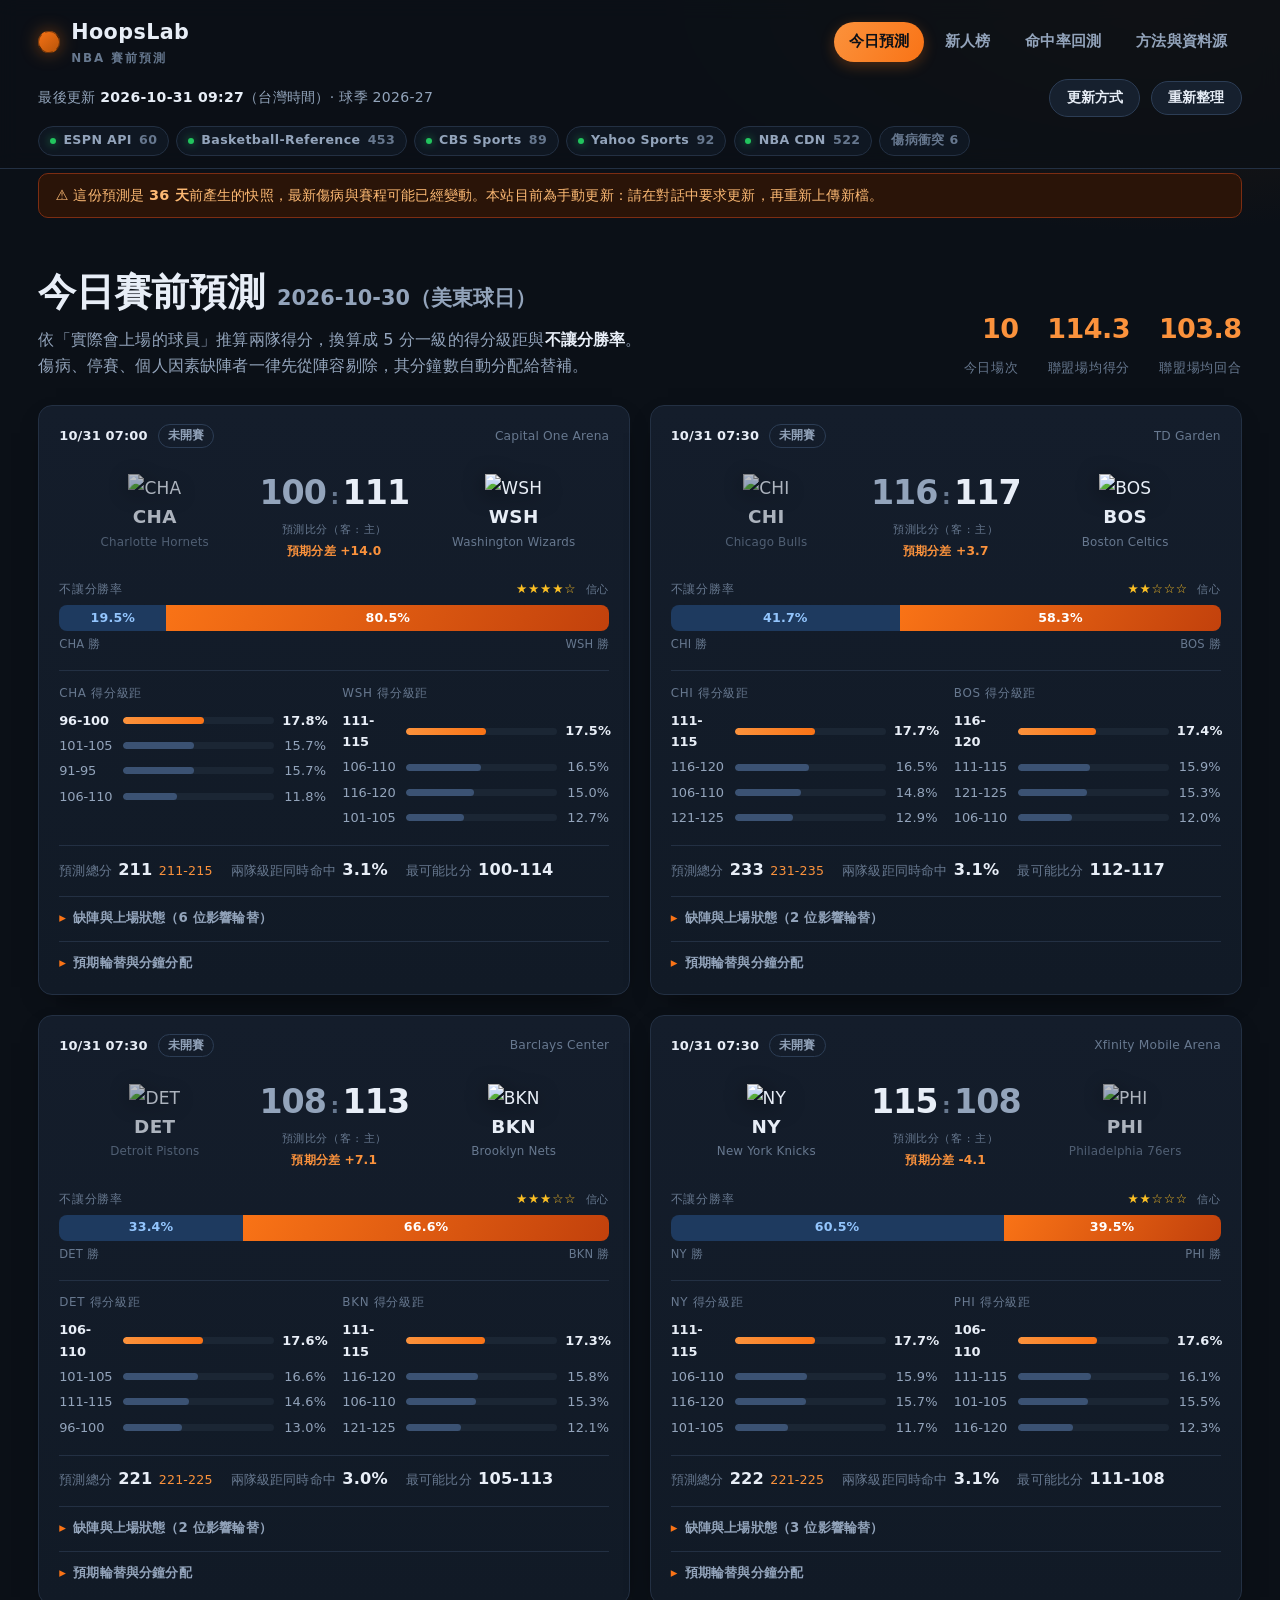
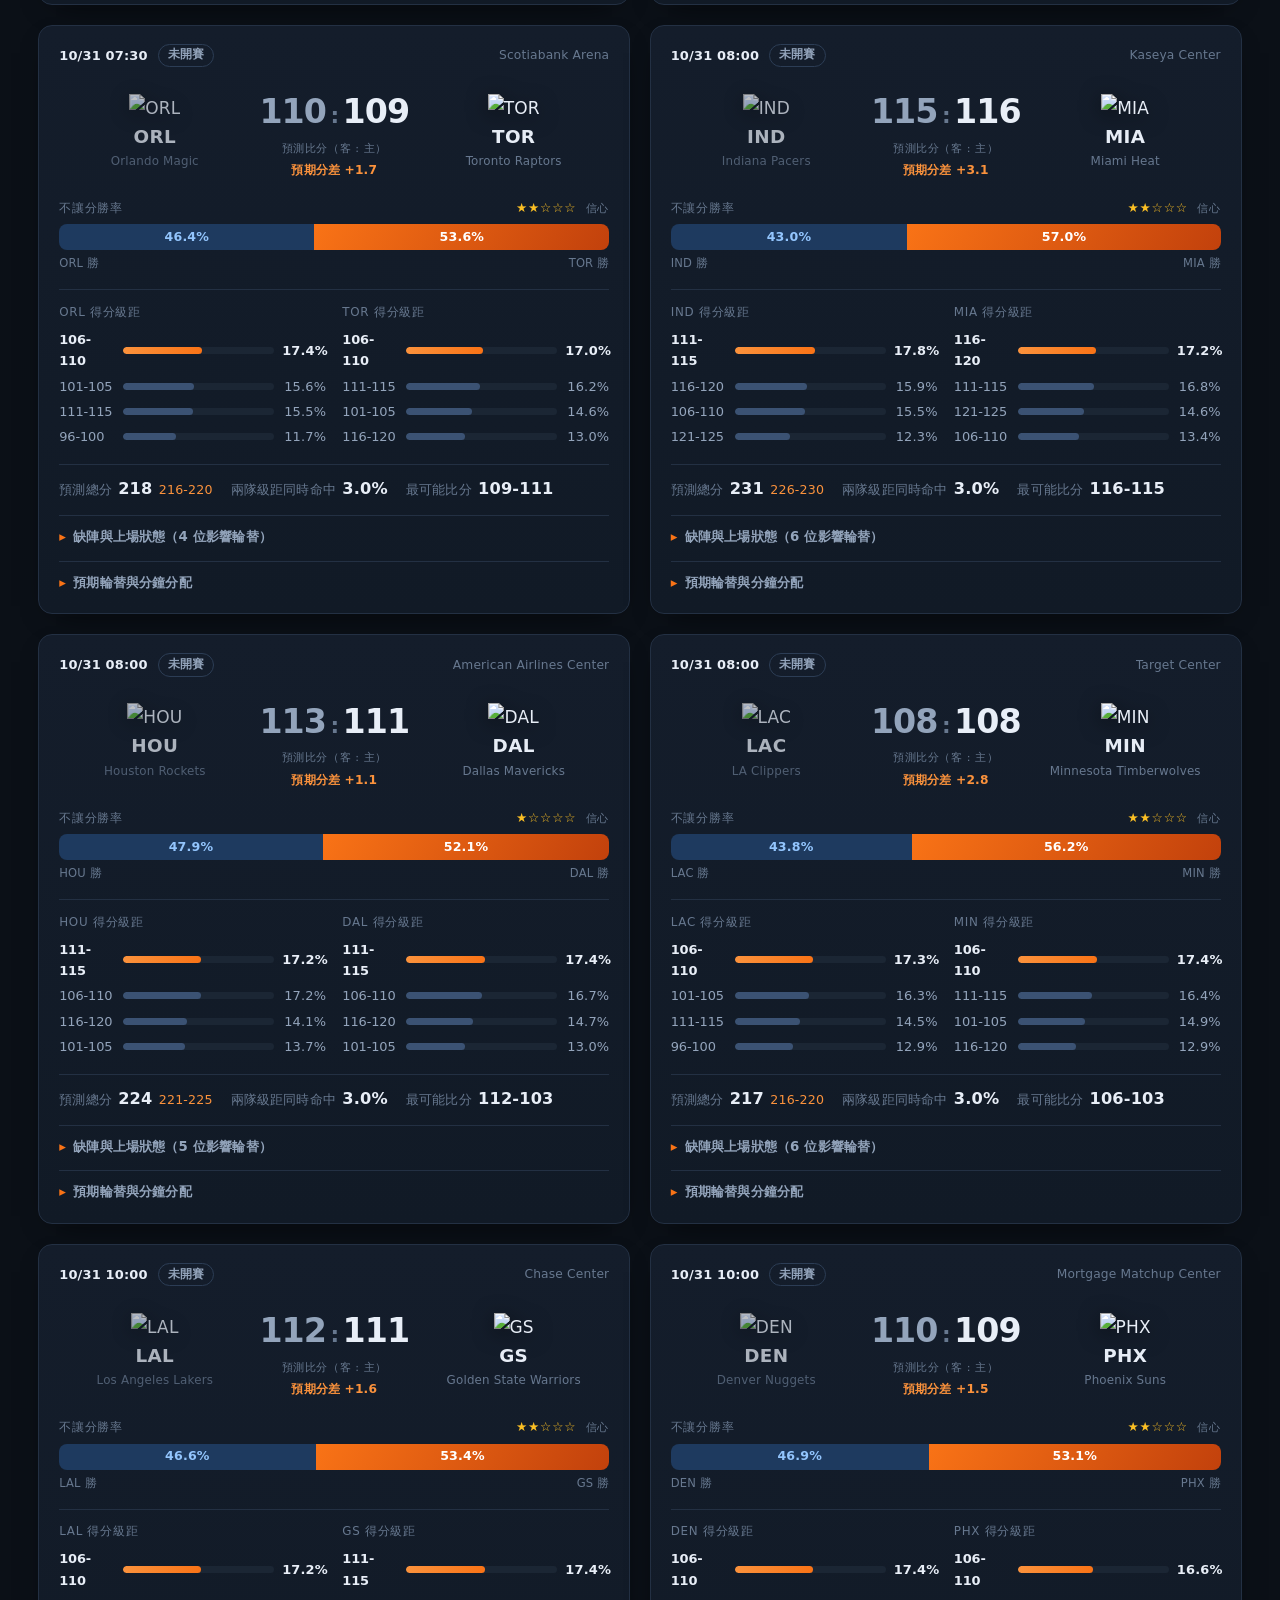
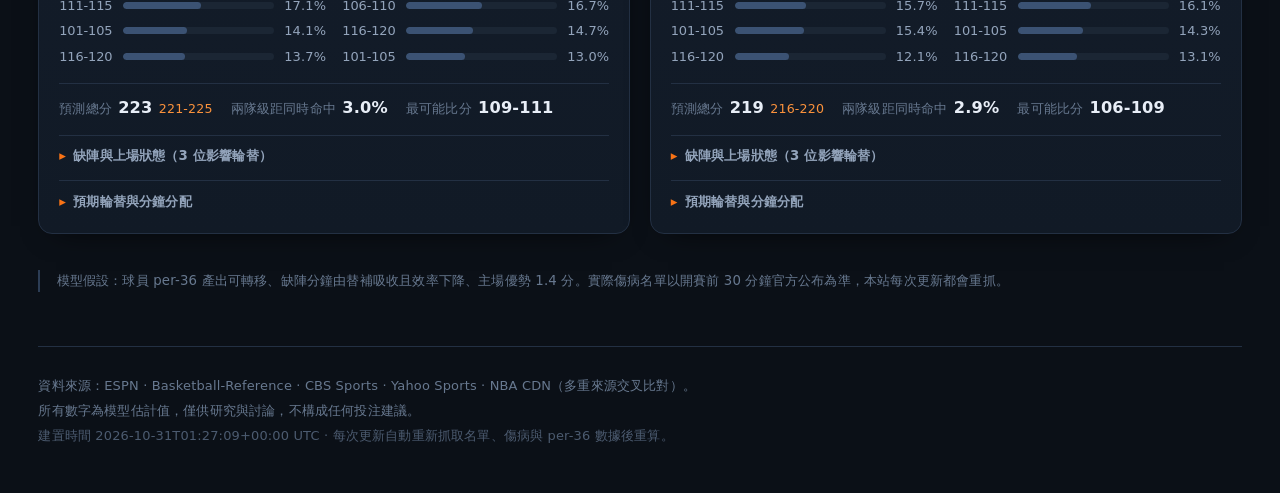
==== commit 78fc4990: "style: enlarge page layout and rookie leaderboard typography" ====
--- a/site/index.html
+++ b/site/index.html
@@ -5,7 +5,7 @@
 <meta name="viewport" content="width=device-width, initial-scale=1">
 <title>今日賽前預測 · HoopsLab</title>
 <meta name="description" content="NBA 賽前預測：依實際會上場球員推算兩隊得分級距與不讓分勝率，附新人（一年級＋二年級）每 36 分鐘排行榜。">
-<link rel="stylesheet" href="style.css">
+<link rel="stylesheet" href="style.css?v=layout-large-20261031">
 <link rel="icon" href="data:image/svg+xml,<svg xmlns='http://www.w3.org/2000/svg' viewBox='0 0 100 100'><text y='.9em' font-size='90'>🏀</text></svg>">
 </head>
 <body>
--- a/site/style.css
+++ b/site/style.css
@@ -6,22 +6,22 @@
   --r:14px;
 }
 *{box-sizing:border-box}
-html{-webkit-text-size-adjust:100%}
+html{-webkit-text-size-adjust:100%;font-size:18px}
 body{
   margin:0; background:
     radial-gradient(1100px 500px at 15% -10%, #17243a 0%, transparent 60%),
     radial-gradient(900px 420px at 90% 0%, #241a12 0%, transparent 55%),
     var(--bg);
   color:var(--txt); font-family:"Noto Sans TC","PingFang TC","Hiragino Sans",system-ui,-apple-system,"Segoe UI",Roboto,sans-serif;
-  font-size:15px; line-height:1.65; letter-spacing:.01em;
+  font-size:17px; line-height:1.65; letter-spacing:.01em;
 }
 a{color:inherit;text-decoration:none}
-.wrap{width:min(1180px,92vw);margin-inline:auto}
+.wrap{width:min(1600px,94vw);margin-inline:auto}
 h1,h2,h3,h4{margin:0;line-height:1.3;font-weight:800}
 small{font-weight:400}
 
 /* ---------- header ---------- */
-.top{border-bottom:1px solid var(--line);background:rgba(11,16,23,.82);backdrop-filter:blur(10px);position:sticky;top:0;z-index:20}
+header.top{border-bottom:1px solid var(--line);background:rgba(11,16,23,.82);backdrop-filter:blur(10px);position:sticky;top:0;z-index:20}
 .topbar{display:flex;align-items:center;justify-content:space-between;gap:1rem;padding:.85rem 0 .55rem}
 .brand{display:flex;align-items:center;gap:.6rem;font-weight:900;font-size:1.15rem;letter-spacing:.02em}
 .brand small{display:block;font-size:.66rem;color:var(--dim2);font-weight:600;letter-spacing:.16em}
@@ -144,20 +144,20 @@
 .sec{font-size:1rem;margin:0 0 .8rem;display:flex;align-items:baseline;gap:.6rem;letter-spacing:.01em}
 .sec:before{content:"";width:3px;height:16px;border-radius:2px;background:linear-gradient(var(--acc2),var(--acc));display:inline-block}
 .hint{font-size:.68rem;color:var(--dim2);font-weight:500;letter-spacing:.03em}
-.two-col{display:grid;grid-template-columns:1fr 340px;gap:2.2rem;align-items:start;padding-bottom:3rem}
+.two-col{display:grid;grid-template-columns:minmax(0,1fr) 360px;gap:1.8rem;align-items:start;padding-bottom:3rem}
 .two-col.wide-left{grid-template-columns:1fr 330px}
-.board{width:100%;border-collapse:collapse;font-size:.8rem;background:var(--card);border:1px solid var(--line);border-radius:var(--r);overflow:hidden}
+.board{width:100%;border-collapse:collapse;font-size:.9rem;background:var(--card);border:1px solid var(--line);border-radius:var(--r);overflow:hidden}
 .board th{background:#0f1722;color:var(--dim2);font-size:.66rem;font-weight:700;letter-spacing:.06em;text-align:right;padding:.55rem .5rem;white-space:nowrap;position:sticky;top:0;cursor:pointer;user-select:none}
 .board th:nth-child(-n+3){text-align:left}
 .board th[data-sort]:hover{color:var(--acc2)}
-.board td{padding:.5rem;border-top:1px solid var(--line);text-align:right;font-variant-numeric:tabular-nums;color:var(--dim)}
+.board td{padding:.7rem .55rem;border-top:1px solid var(--line);text-align:right;font-variant-numeric:tabular-nums;color:var(--dim)}
 .board tr:hover td{background:#182231}
 .rk{font-weight:900;color:var(--dim2);width:34px;text-align:center}
 .rk.top{color:var(--acc2)}
 .who{text-align:left!important;min-width:170px}
 .whoflex{display:flex;align-items:center;gap:.6rem}
-.who b{color:var(--txt);font-weight:700;font-size:.82rem;display:block;line-height:1.2}
-.face{width:38px;height:38px;border-radius:50%;object-fit:cover;object-position:top center;background:#0f1722;border:1px solid var(--line2);flex:0 0 auto}
+.who b{color:var(--txt);font-weight:700;font-size:1rem;display:block;line-height:1.3}
+.face{width:46px;height:46px;border-radius:50%;object-fit:cover;object-position:top center;background:#0f1722;border:1px solid var(--line2);flex:0 0 auto}
 .face.sm{width:32px;height:32px}
 .team{display:flex;align-items:center;gap:.28rem;font-size:.64rem;color:var(--dim2)}
 .team img{width:12px;height:12px;object-fit:contain}
@@ -176,7 +176,7 @@
 .trend li{display:flex;align-items:center;gap:.6rem;padding:.5rem 0;border-top:1px solid var(--line)}
 .trend li:first-child{border-top:0}
 .tinfo{flex:1;min-width:0}
-.tinfo b{display:block;font-size:.8rem;white-space:nowrap;overflow:hidden;text-overflow:ellipsis}
+.tinfo b{display:block;font-size:.95rem;white-space:nowrap;overflow:hidden;text-overflow:ellipsis}
 .tinfo span{font-size:.64rem;color:var(--dim2)}
 .tdelta{text-align:right;font-weight:900;font-variant-numeric:tabular-nums;font-size:.9rem}
 .tdelta small{display:block;font-size:.6rem;color:var(--dim2);font-weight:500}
@@ -246,3 +246,25 @@
 .fbtn:hover{color:var(--txt);border-color:var(--line2)}
 .fbtn.on{background:linear-gradient(120deg,var(--acc2),var(--acc));color:#0b1017;border-color:transparent}
 .fbtn.on em{color:#3a1c05}
+
+/* Keep enlarged tables readable on smaller screens. */
+.two-col > *{min-width:0}
+.table-scroll{max-width:100%;overflow-x:auto;border-radius:var(--r)}
+#board{min-width:900px}
+.table-scroll .board.small{min-width:430px}
+.board th{font-size:.75rem}
+.team,.tinfo span{font-size:.75rem}
+.cls{font-size:.72rem}
+.trend li{padding:.75rem 0}
+.face.sm{width:40px;height:40px}
+@media (max-width:1399px){
+  .two-col,.two-col.wide-left{grid-template-columns:minmax(0,1fr);gap:1.6rem}
+}
+@media (max-width:900px){
+  html{font-size:16px}
+  .wrap{width:94vw}
+  .board{font-size:.9rem}
+  .board th,.board td{padding:.65rem .5rem}
+  .face{width:42px;height:42px}
+  .topbar{align-items:flex-start;flex-wrap:wrap}
+}
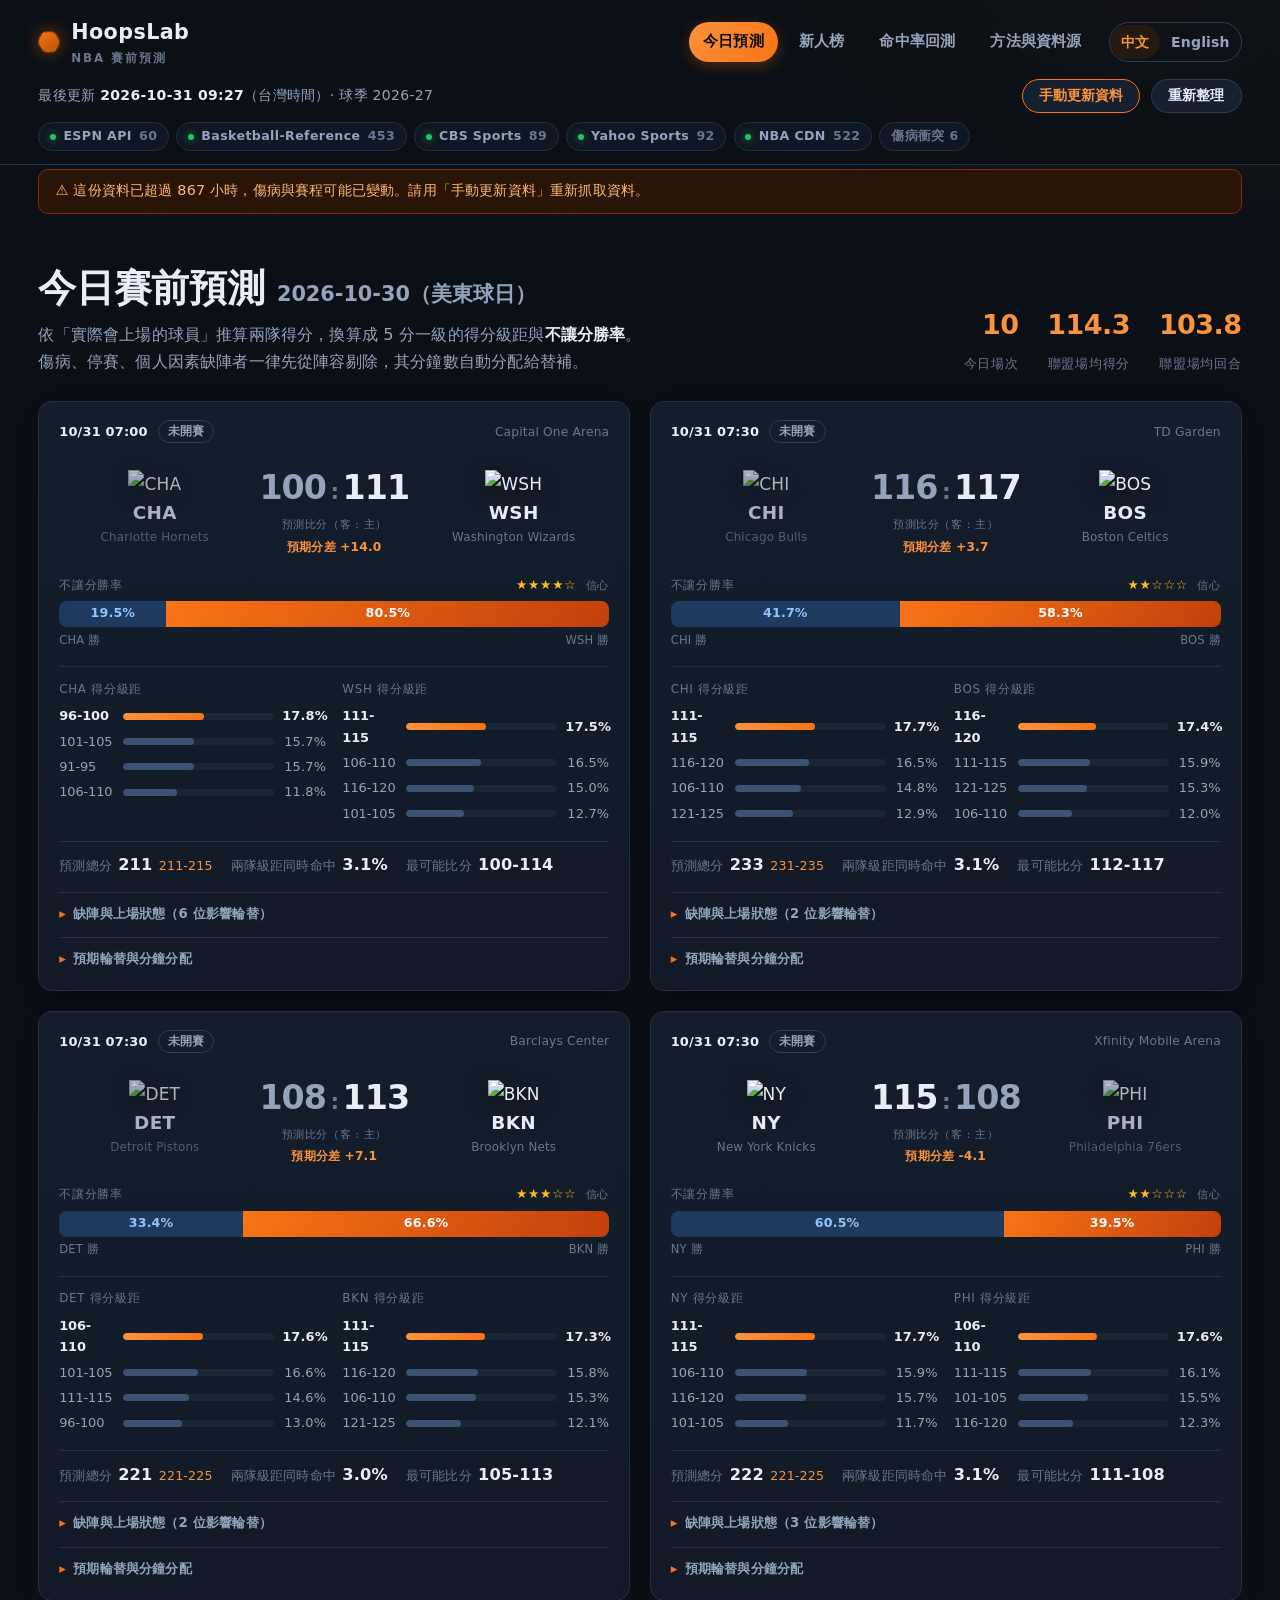
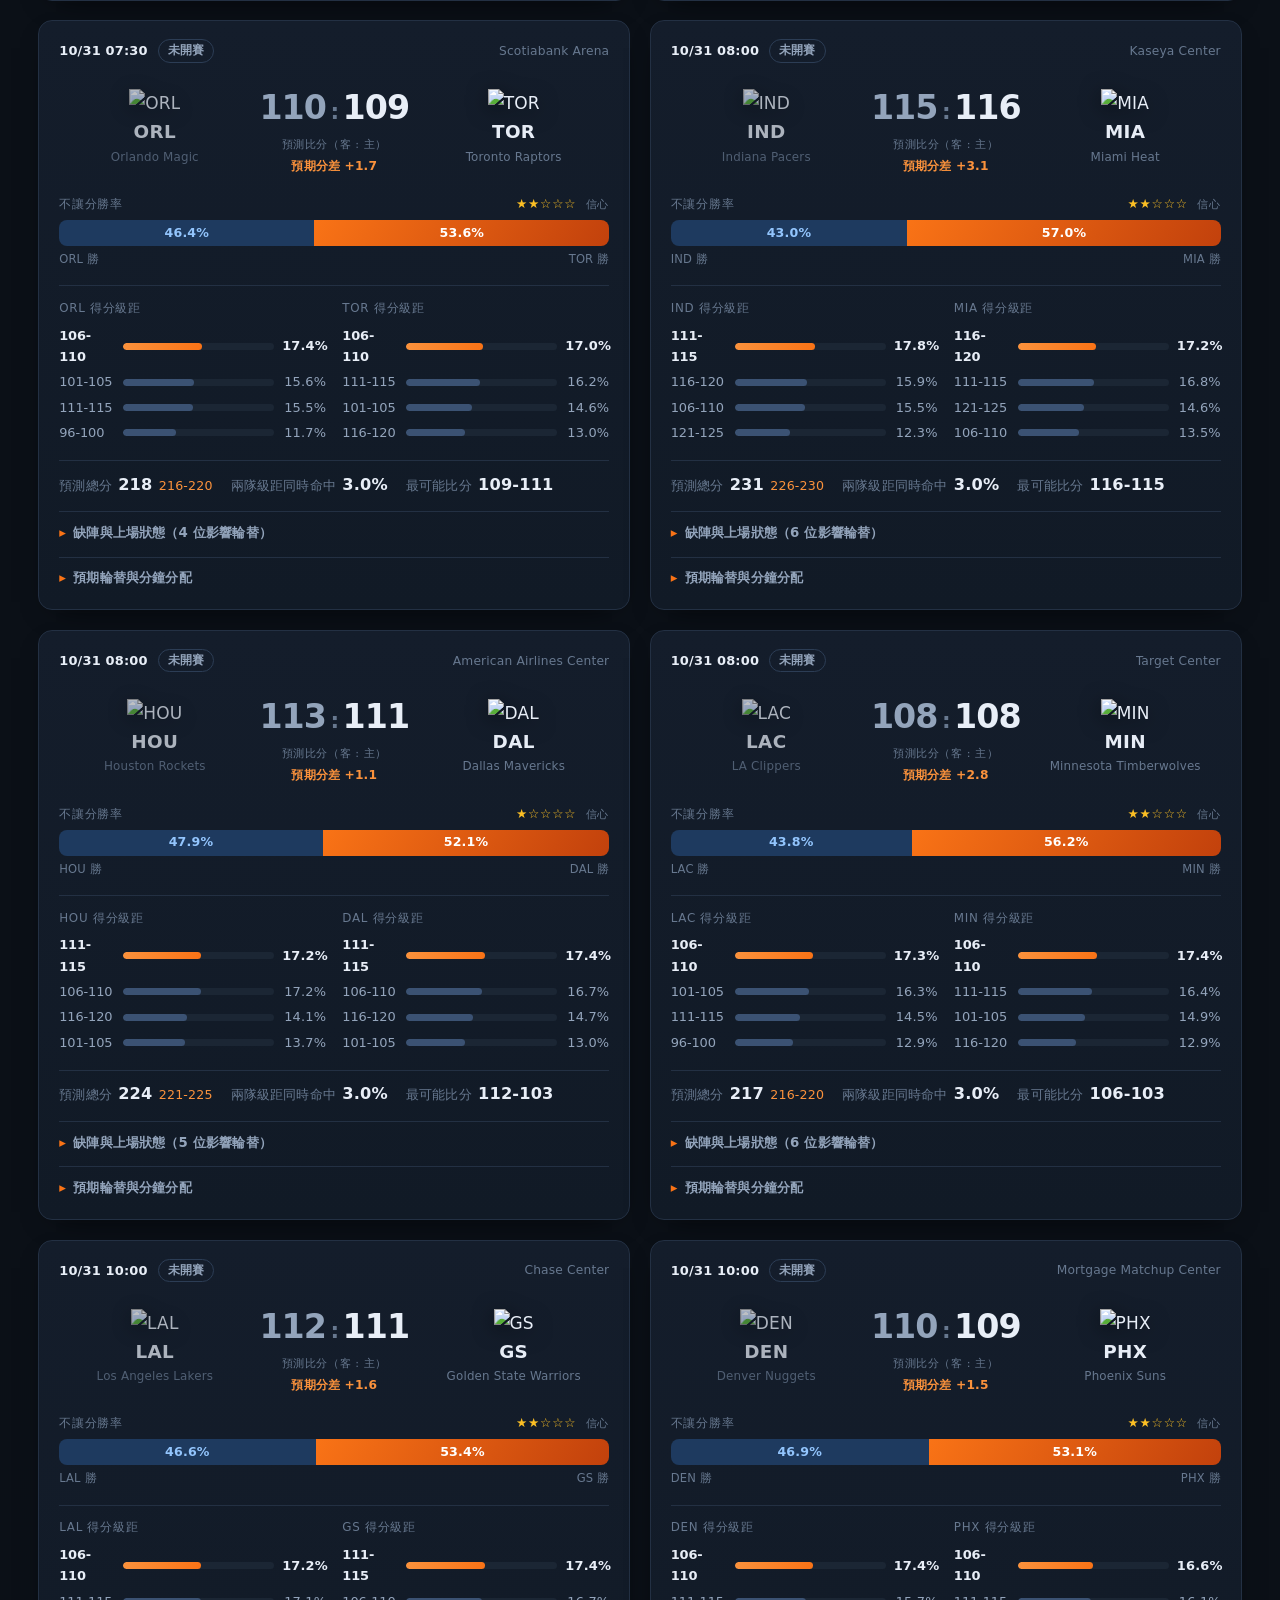
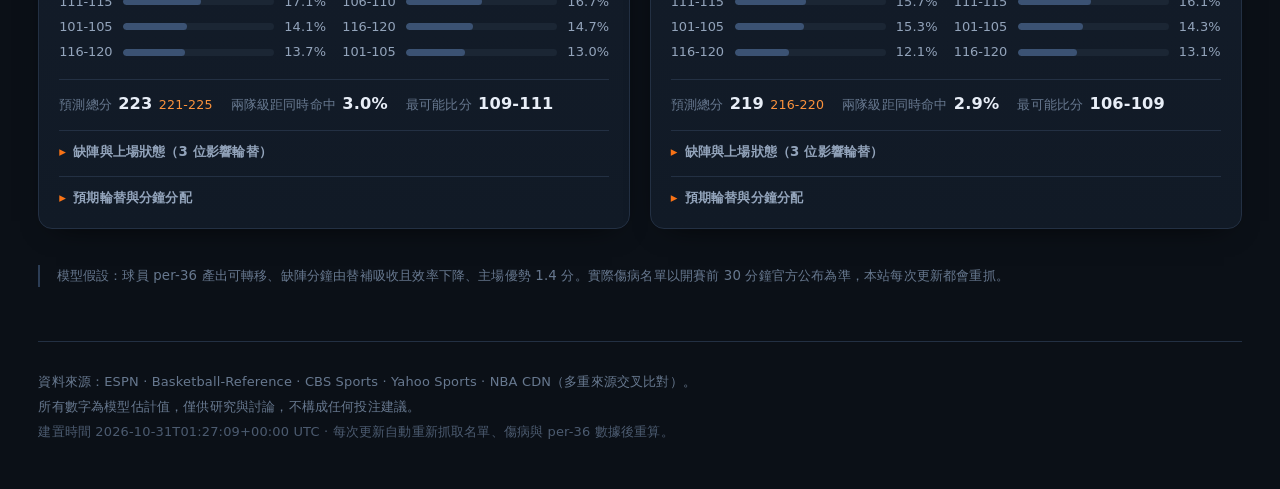
==== commit e518497d: "feat: add Chinese and English pages with authenticated manual update workflow" ====
--- a/site/index.html
+++ b/site/index.html
@@ -5,7 +5,7 @@
 <meta name="viewport" content="width=device-width, initial-scale=1">
 <title>今日賽前預測 · HoopsLab</title>
 <meta name="description" content="NBA 賽前預測：依實際會上場球員推算兩隊得分級距與不讓分勝率，附新人（一年級＋二年級）每 36 分鐘排行榜。">
-<link rel="stylesheet" href="style.css?v=layout-large-20261031">
+<link rel="stylesheet" href="style.css?v=bilingual-20261031">
 <link rel="icon" href="data:image/svg+xml,<svg xmlns='http://www.w3.org/2000/svg' viewBox='0 0 100 100'><text y='.9em' font-size='90'>🏀</text></svg>">
 </head>
 <body>
@@ -20,12 +20,16 @@
       <a href="rookies.html" class="">新人榜</a>
       <a href="backtest.html" class="">命中率回測</a>
       <a href="method.html" class="">方法與資料源</a>
+      <span class="language-switch" aria-label="語言">
+        <a id="langZh" href="index.html" data-language="zh" aria-current="true">中文</a>
+        <a id="langEn" href="en/index.html" data-language="en">English</a>
+      </span>
     </nav>
   </div>
   <div class="wrap statusbar">
     <div class="stamp">最後更新 <b>2026-10-31 09:27</b>（台灣時間）· 球季 2026-27</div>
     <div class="stamp-links">
-      <a class="btn-ghost" href="method.html#update" title="這份資料是怎麼產生的、怎麼更新">更新方式</a>
+      <button id="manualUpdateBtn" class="btn-ghost primary" aria-expanded="false" aria-controls="manualUpdatePanel">手動更新資料</button>
       <button id="reloadBtn" class="btn-ghost" title="重新載入本頁">重新整理</button>
     </div>
   </div>
@@ -50,6 +54,14 @@
 </header>
 
 <div class="wrap"><div id="staleBar" class="stale" hidden></div></div>
+<section id="manualUpdatePanel" class="wrap update-panel" hidden aria-label="手動更新">
+  <h2>更新資料</h2>
+  <p>使用你的 GitHub 帳號啟動更新：開啟下方連結，選 main 分支，再按 Run workflow。系統會重新抓取資料、驗證新人榜並部署；完成後此頁會提示載入新資料。</p>
+  <a class="btn-ghost primary" id="runWorkflowLink" href="https://github.com/lolochen86-jpg/nba-prediction/actions/workflows/update.yml" target="_blank" rel="noopener noreferrer">開啟 GitHub · Run workflow ↗</a>
+  <a class="btn-ghost" id="workflowRunLink" href="https://github.com/lolochen86-jpg/nba-prediction/actions/workflows/update.yml" target="_blank" rel="noopener noreferrer">查看執行紀錄 ↗</a>
+  <p id="updateStatus" role="status" aria-live="polite">讀取最近一次更新狀態…</p>
+  <p class="note">只有擁有儲存庫寫入權限的 GitHub 帳號可以啟動更新。重新整理只會載入現有資料。</p>
+</section>
 
 <main class="wrap">
 
@@ -768,7 +780,7 @@
           <div class="brow lead"><span class="bl">116-120</span><span class="bb"><i style="width: 51.6%"></i></span><span class="bp">17.2%</span></div>
           <div class="brow "><span class="bl">111-115</span><span class="bb"><i style="width: 50.3%"></i></span><span class="bp">16.8%</span></div>
           <div class="brow "><span class="bl">121-125</span><span class="bb"><i style="width: 43.7%"></i></span><span class="bp">14.6%</span></div>
-          <div class="brow "><span class="bl">106-110</span><span class="bb"><i style="width: 40.4%"></i></span><span class="bp">13.4%</span></div>
+          <div class="brow "><span class="bl">106-110</span><span class="bb"><i style="width: 40.4%"></i></span><span class="bp">13.5%</span></div>
       </div>
     </div>
 
@@ -1320,7 +1332,7 @@
         <div class="bhead">DEN 得分級距</div>
           <div class="brow lead"><span class="bl">106-110</span><span class="bb"><i style="width: 52.2%"></i></span><span class="bp">17.4%</span></div>
           <div class="brow "><span class="bl">111-115</span><span class="bb"><i style="width: 47.2%"></i></span><span class="bp">15.7%</span></div>
-          <div class="brow "><span class="bl">101-105</span><span class="bb"><i style="width: 46.0%"></i></span><span class="bp">15.4%</span></div>
+          <div class="brow "><span class="bl">101-105</span><span class="bb"><i style="width: 46.0%"></i></span><span class="bp">15.3%</span></div>
           <div class="brow "><span class="bl">116-120</span><span class="bb"><i style="width: 36.2%"></i></span><span class="bp">12.1%</span></div>
       </div>
       <div class="bcol">
@@ -1423,25 +1435,7 @@
   <p class="muted">建置時間 2026-10-31T01:27:09+00:00 UTC · 每次更新自動重新抓取名單、傷病與 per-36 數據後重算。</p>
 </footer>
 
-<script>
-// 資料快照時間（台灣時間）→ 超過 12 小時就在頁面上警示
-const BUILT_AT = "2026-10-31T01:27:09+00:00";
-const RELOAD = document.getElementById('reloadBtn');
-if (RELOAD) RELOAD.addEventListener('click', () => location.reload());
-
-(function () {
-  const bar = document.getElementById('staleBar');
-  if (!bar || !BUILT_AT) return;
-  const built = new Date(BUILT_AT);
-  if (isNaN(built)) return;
-  const hours = (Date.now() - built.getTime()) / 36e5;
-  if (hours < 12) return;
-  const days = Math.floor(hours / 24);
-  const age = days >= 1 ? days + ' 天' : Math.round(hours) + ' 小時';
-  bar.innerHTML = '⚠ 這份預測是 <b>' + age + '</b>前產生的快照，最新傷病與賽程可能已經變動。'
-    + '本站目前為手動更新：請在對話中要求更新，再重新上傳新檔。';
-  bar.hidden = false;
-})();
-</script>
+<script>window.HOOPSLAB_BUILT_AT = "2026-10-31T01:27:09+00:00";</script>
+<script src="app.js?v=bilingual-20261031" defer></script>
 </body>
 </html>
--- a/site/style.css
+++ b/site/style.css
@@ -247,6 +247,18 @@
 .fbtn.on{background:linear-gradient(120deg,var(--acc2),var(--acc));color:#0b1017;border-color:transparent}
 .fbtn.on em{color:#3a1c05}
 
+[hidden]{display:none!important}
+.language-switch{display:inline-flex;border:1px solid var(--line2);border-radius:999px;margin-left:.4rem;align-items:center}
+.language-switch a{font-size:.78rem;padding:.3rem .6rem}
+.language-switch a[aria-current="true"]{color:var(--acc2);background:#241a12}
+.btn-ghost.primary{border-color:var(--acc);color:var(--acc2)}
+.update-panel{margin-block:1rem;padding:1.2rem;border:1px solid var(--line2);border-radius:var(--r);background:var(--card)}
+.update-panel h2{font-size:1.1rem}
+.update-panel p{font-size:.85rem;color:var(--dim)}
+.update-panel .btn-ghost{margin:.2rem .4rem .2rem 0}
+.stamp-links{flex-wrap:wrap}
+nav{justify-content:flex-end}
+
 /* Keep enlarged tables readable on smaller screens. */
 .two-col > *{min-width:0}
 .table-scroll{max-width:100%;overflow-x:auto;border-radius:var(--r)}
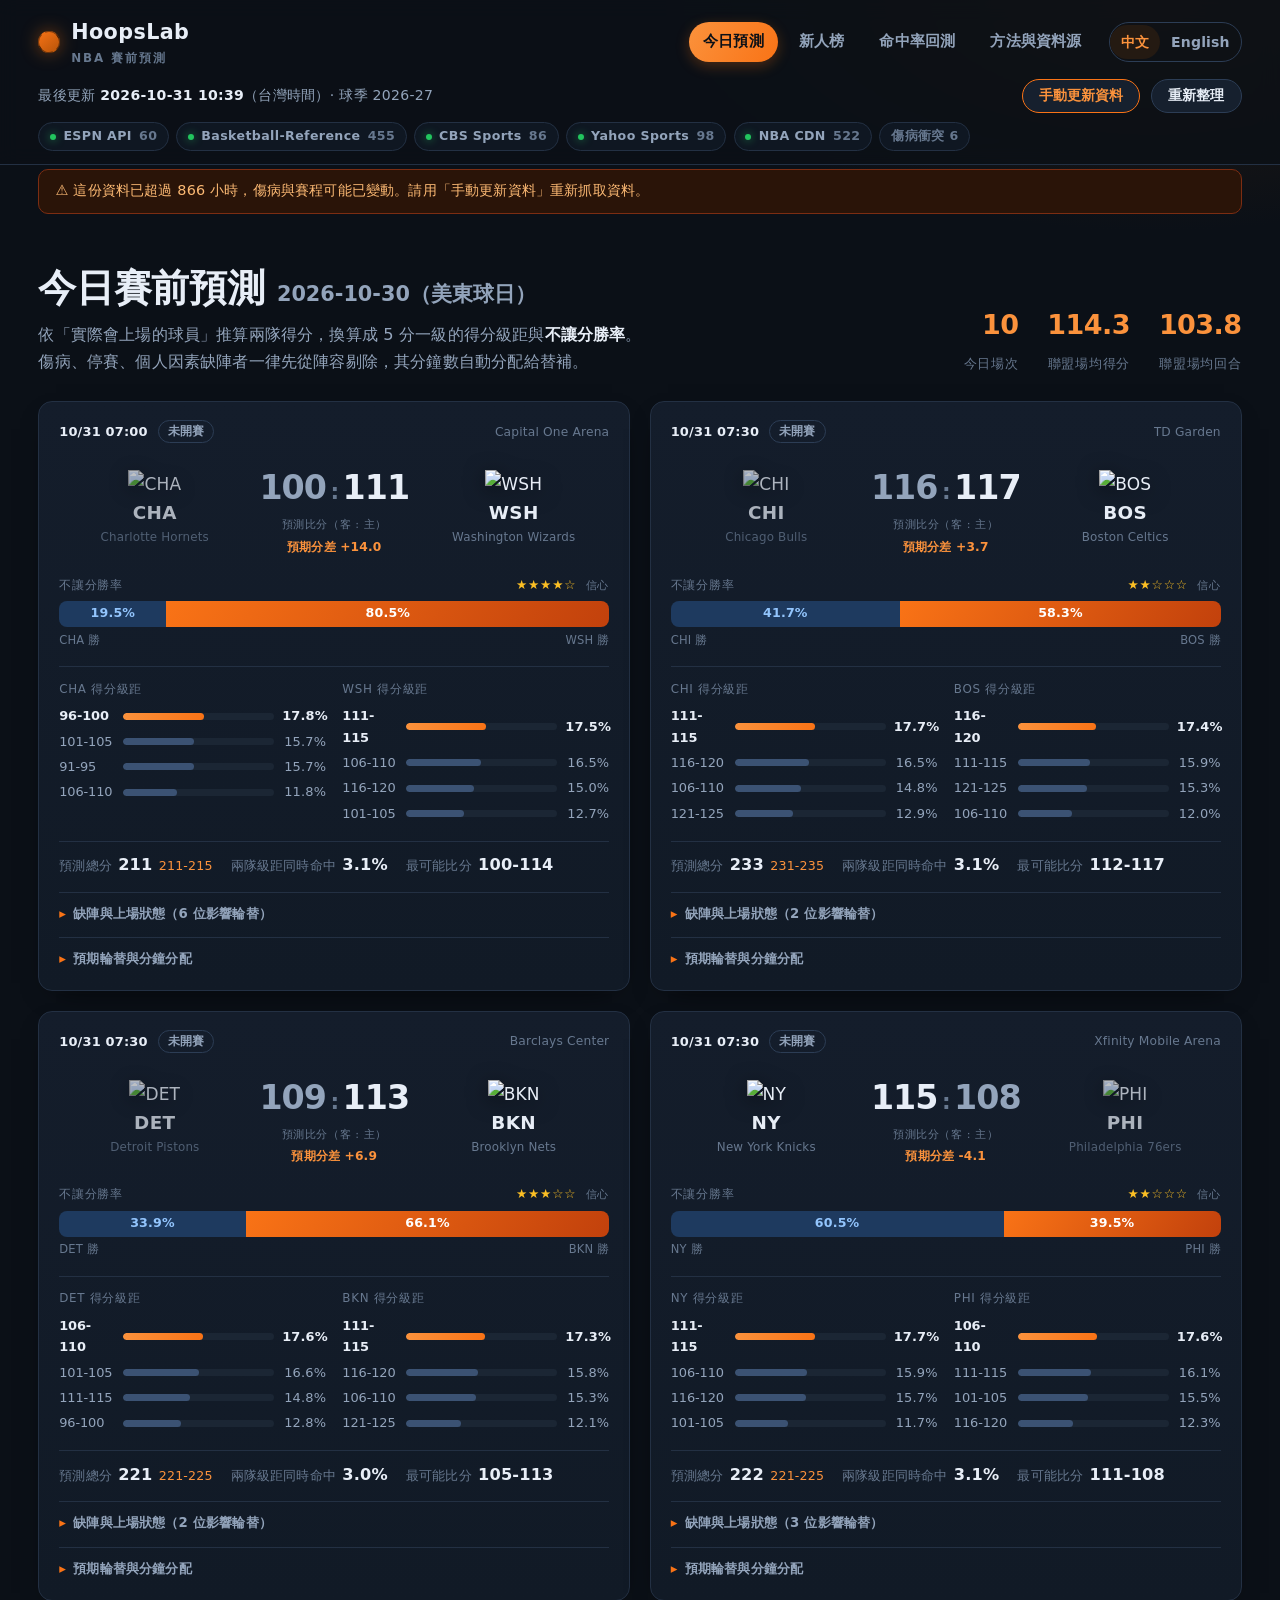
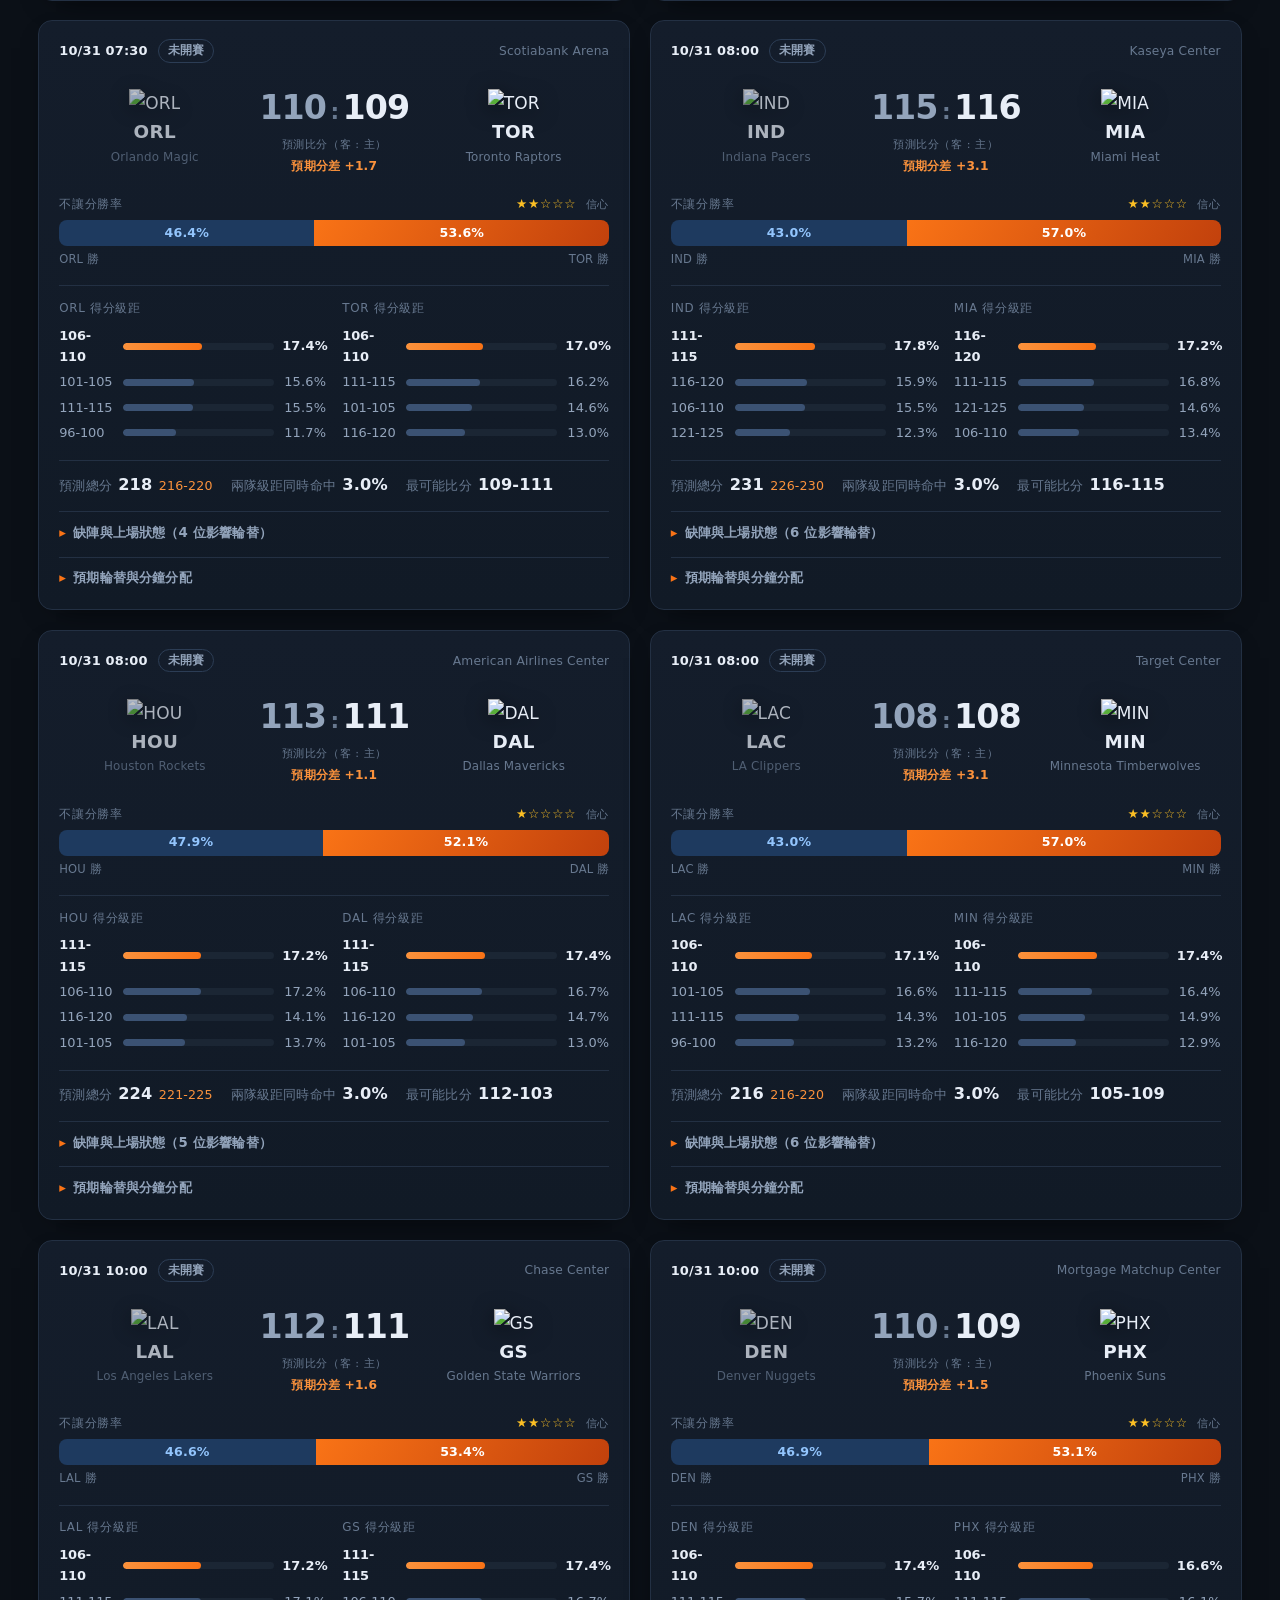
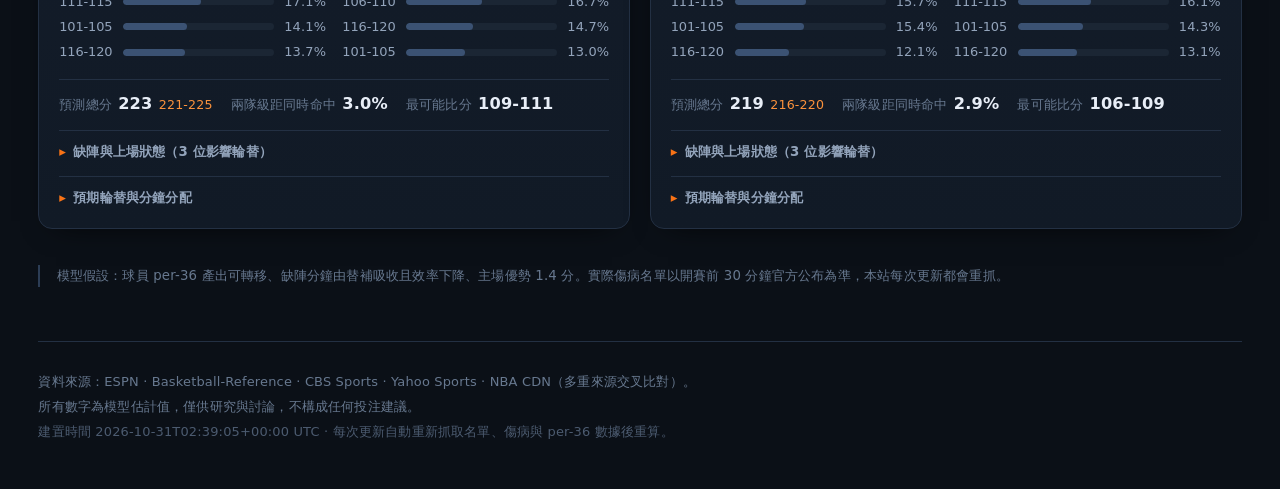
==== commit 861a778d: "chore: 更新預測 2026-10-31 10:39" ====
--- a/site/index.html
+++ b/site/index.html
@@ -27,7 +27,7 @@
     </nav>
   </div>
   <div class="wrap statusbar">
-    <div class="stamp">最後更新 <b>2026-10-31 09:27</b>（台灣時間）· 球季 2026-27</div>
+    <div class="stamp">最後更新 <b>2026-10-31 10:39</b>（台灣時間）· 球季 2026-27</div>
     <div class="stamp-links">
       <button id="manualUpdateBtn" class="btn-ghost primary" aria-expanded="false" aria-controls="manualUpdatePanel">手動更新資料</button>
       <button id="reloadBtn" class="btn-ghost" title="重新載入本頁">重新整理</button>
@@ -38,13 +38,13 @@
         <i></i>ESPN API <em>60</em>
       </span>
       <span class="chip ok" title="per-36 球員數據">
-        <i></i>Basketball-Reference <em>453</em>
+        <i></i>Basketball-Reference <em>455</em>
       </span>
       <span class="chip ok" title="傷病報告">
-        <i></i>CBS Sports <em>89</em>
+        <i></i>CBS Sports <em>86</em>
       </span>
       <span class="chip ok" title="傷病報告">
-        <i></i>Yahoo Sports <em>92</em>
+        <i></i>Yahoo Sports <em>98</em>
       </span>
       <span class="chip ok" title="球員大頭貼">
         <i></i>NBA CDN <em>522</em>
@@ -139,12 +139,12 @@
       <summary>缺陣與上場狀態（6 位影響輪替）</summary>
       <div class="detail-body">
           <div class="ds">
-            <h4>CHA · 預估少 16.6 分（可用性 86%）</h4>
+            <h4>CHA · 預估少 16.7 分（可用性 86%）</h4>
             <ul>
               <li>
                 <span class="st st-out">OUT</span>
                 <b>Kon Knueppel</b> <em>G</em>
-                <span class="lost">影響 −7.1 分</span>
+                <span class="lost">影響 −7.2 分</span>
               </li>
               <li>
                 <span class="st st-out">OUT</span>
@@ -189,17 +189,17 @@
             <table class="mini-table">
               <thead><tr><th>球員</th><th>MIN</th><th>PTS</th></tr></thead>
               <tbody>
-                <tr><td>Brandon Miller</td><td>32.7</td><td>22.4</td></tr>
-                <tr><td>Grayson Allen</td><td>29.8</td><td>17.1</td></tr>
-                <tr><td>Naz Reid</td><td>27.6</td><td>15.1</td></tr>
-                <tr><td>Royce O&#39;Neale</td><td>26.2</td><td>8.4</td></tr>
-                <tr><td>Sion James</td><td>24.5</td><td>4.7</td></tr>
-                <tr><td>Ryan Kalkbrenner</td><td>20.8</td><td>7.7</td></tr>
-                <tr><td>PJ Hall</td><td>15.8</td><td>5.6</td></tr>
-                <tr><td>Dennis Schroder</td><td>14.4</td><td>5.4</td></tr>
-                <tr><td>Moussa Diabate</td><td>13.4</td><td>4.7</td></tr>
-                <tr><td>Liam McNeeley</td><td>11.7</td><td>4.0</td></tr>
-                <tr><td>Tidjane Salaun</td><td>8.7</td><td>3.1</td></tr>
+                <tr><td>Brandon Miller</td><td>32.4</td><td>22.2</td></tr>
+                <tr><td>Grayson Allen</td><td>29.5</td><td>16.9</td></tr>
+                <tr><td>Naz Reid</td><td>27.3</td><td>14.9</td></tr>
+                <tr><td>Royce O&#39;Neale</td><td>26.0</td><td>8.4</td></tr>
+                <tr><td>Sion James</td><td>24.3</td><td>4.7</td></tr>
+                <tr><td>Ryan Kalkbrenner</td><td>20.7</td><td>7.7</td></tr>
+                <tr><td>PJ Hall</td><td>15.7</td><td>5.6</td></tr>
+                <tr><td>Dennis Schroder</td><td>15.2</td><td>5.6</td></tr>
+                <tr><td>Moussa Diabate</td><td>14.4</td><td>5.0</td></tr>
+                <tr><td>Liam McNeeley</td><td>11.6</td><td>3.9</td></tr>
+                <tr><td>Tidjane Salaun</td><td>8.6</td><td>3.2</td></tr>
               </tbody>
             </table>
           </div>
@@ -362,9 +362,9 @@
         <div class="tname">Detroit Pistons</div>
       </div>
       <div class="score">
-        <div class="nums"><span class="dimmer">108</span><i>:</i><span class="">113</span></div>
+        <div class="nums"><span class="dimmer">109</span><i>:</i><span class="">113</span></div>
         <div class="score-note">預測比分（客 : 主）</div>
-        <div class="margin">預期分差 +7.1</div>
+        <div class="margin">預期分差 +6.9</div>
       </div>
       <div class="side winner">
         <img src="https://a.espncdn.com/i/teamlogos/nba/500/bkn.png" alt="BKN" loading="lazy">
@@ -376,8 +376,8 @@
     <div class="winprob">
       <div class="wp-head"><span>不讓分勝率</span><span class="stars">★★★☆☆ <em>信心</em></span></div>
       <div class="wp-bar">
-        <div class="wp-away" style="width: 33.4%">33.4%</div>
-        <div class="wp-home" style="width: 66.6%">66.6%</div>
+        <div class="wp-away" style="width: 33.9%">33.9%</div>
+        <div class="wp-home" style="width: 66.1%">66.1%</div>
       </div>
       <div class="wp-foot"><span>DET 勝</span><span>BKN 勝</span></div>
     </div>
@@ -385,10 +385,10 @@
     <div class="buckets">
       <div class="bcol">
         <div class="bhead">DET 得分級距</div>
-          <div class="brow lead"><span class="bl">106-110</span><span class="bb"><i style="width: 52.9%"></i></span><span class="bp">17.6%</span></div>
-          <div class="brow "><span class="bl">101-105</span><span class="bb"><i style="width: 49.8%"></i></span><span class="bp">16.6%</span></div>
-          <div class="brow "><span class="bl">111-115</span><span class="bb"><i style="width: 43.7%"></i></span><span class="bp">14.6%</span></div>
-          <div class="brow "><span class="bl">96-100</span><span class="bb"><i style="width: 38.9%"></i></span><span class="bp">13.0%</span></div>
+          <div class="brow lead"><span class="bl">106-110</span><span class="bb"><i style="width: 52.8%"></i></span><span class="bp">17.6%</span></div>
+          <div class="brow "><span class="bl">101-105</span><span class="bb"><i style="width: 49.9%"></i></span><span class="bp">16.6%</span></div>
+          <div class="brow "><span class="bl">111-115</span><span class="bb"><i style="width: 44.4%"></i></span><span class="bp">14.8%</span></div>
+          <div class="brow "><span class="bl">96-100</span><span class="bb"><i style="width: 38.2%"></i></span><span class="bp">12.8%</span></div>
       </div>
       <div class="bcol">
         <div class="bhead">BKN 得分級距</div>
@@ -409,17 +409,17 @@
       <summary>缺陣與上場狀態（2 位影響輪替）</summary>
       <div class="detail-body">
           <div class="ds">
-            <h4>DET · 預估少 8.9 分（可用性 92%）</h4>
+            <h4>DET · 預估少 8.6 分（可用性 93%）</h4>
             <ul>
               <li>
                 <span class="st st-out">OUT</span>
                 <b>Jalen Duren</b> <em>C</em>
-                <span class="lost">影響 −5.8 分</span>
+                <span class="lost">影響 −5.6 分</span>
               </li>
               <li>
                 <span class="st st-out">OUT</span>
                 <b>Isaiah Joe</b> <em>G</em>
-                <span class="lost">影響 −3.1 分</span>
+                <span class="lost">影響 −3.0 分</span>
               </li>
             </ul>
           </div>
@@ -437,17 +437,17 @@
             <table class="mini-table">
               <thead><tr><th>球員</th><th>MIN</th><th>PTS</th></tr></thead>
               <tbody>
-                <tr><td>Cade Cunningham</td><td>33.9</td><td>23.3</td></tr>
-                <tr><td>Duncan Robinson</td><td>28.1</td><td>13.8</td></tr>
-                <tr><td>John Collins</td><td>26.8</td><td>12.7</td></tr>
-                <tr><td>Ausar Thompson</td><td>26.0</td><td>9.3</td></tr>
-                <tr><td>Daniss Jenkins</td><td>21.4</td><td>10.0</td></tr>
-                <tr><td>Taurean Prince</td><td>21.0</td><td>8.1</td></tr>
-                <tr><td>Kevin Huerter</td><td>20.2</td><td>7.3</td></tr>
+                <tr><td>Cade Cunningham</td><td>33.8</td><td>23.3</td></tr>
+                <tr><td>Duncan Robinson</td><td>28.0</td><td>13.7</td></tr>
+                <tr><td>John Collins</td><td>26.7</td><td>12.7</td></tr>
+                <tr><td>Ausar Thompson</td><td>25.9</td><td>9.2</td></tr>
+                <tr><td>Daniss Jenkins</td><td>21.3</td><td>9.9</td></tr>
+                <tr><td>Taurean Prince</td><td>20.9</td><td>8.0</td></tr>
+                <tr><td>Kevin Huerter</td><td>20.1</td><td>7.3</td></tr>
                 <tr><td>Elijah Harkless</td><td>19.4</td><td>5.4</td></tr>
-                <tr><td>Javonte Green</td><td>17.6</td><td>7.1</td></tr>
-                <tr><td>Paul Reed</td><td>17.3</td><td>10.2</td></tr>
-                <tr><td>Ronald Holland II</td><td>8.4</td><td>2.5</td></tr>
+                <tr><td>Javonte Green</td><td>17.5</td><td>7.1</td></tr>
+                <tr><td>Paul Reed</td><td>17.2</td><td>10.2</td></tr>
+                <tr><td>Ronald Holland II</td><td>9.1</td><td>3.1</td></tr>
               </tbody>
             </table>
           </div>
@@ -456,16 +456,16 @@
             <table class="mini-table">
               <thead><tr><th>球員</th><th>MIN</th><th>PTS</th></tr></thead>
               <tbody>
-                <tr><td>Julius Randle</td><td>33.4</td><td>21.6</td></tr>
-                <tr><td>Michael Porter Jr.</td><td>32.2</td><td>24.1</td></tr>
-                <tr><td>Noah Clowney</td><td>25.5</td><td>10.5</td></tr>
-                <tr><td>Keon Ellis</td><td>25.1</td><td>7.8</td></tr>
-                <tr><td>Terance Mann</td><td>24.2</td><td>7.2</td></tr>
-                <tr><td>Chaney Johnson</td><td>20.4</td><td>8.1</td></tr>
-                <tr><td>Danny Wolf</td><td>20.3</td><td>8.5</td></tr>
+                <tr><td>Julius Randle</td><td>33.6</td><td>21.7</td></tr>
+                <tr><td>Michael Porter Jr.</td><td>32.3</td><td>24.2</td></tr>
+                <tr><td>Noah Clowney</td><td>25.6</td><td>10.6</td></tr>
+                <tr><td>Keon Ellis</td><td>25.2</td><td>7.9</td></tr>
+                <tr><td>Terance Mann</td><td>23.3</td><td>6.8</td></tr>
+                <tr><td>Chaney Johnson</td><td>20.5</td><td>8.1</td></tr>
+                <tr><td>Danny Wolf</td><td>20.4</td><td>8.5</td></tr>
                 <tr><td>Drake Powell</td><td>20.2</td><td>5.4</td></tr>
-                <tr><td>Ben Saraf</td><td>19.4</td><td>7.0</td></tr>
-                <tr><td>Day&#39;Ron Sharpe</td><td>19.3</td><td>8.7</td></tr>
+                <tr><td>Ben Saraf</td><td>19.5</td><td>7.0</td></tr>
+                <tr><td>Day&#39;Ron Sharpe</td><td>19.4</td><td>8.8</td></tr>
               </tbody>
             </table>
           </div>
@@ -663,12 +663,12 @@
               <li>
                 <span class="st st-out">OUT</span>
                 <b>Paolo Banchero</b> <em>F</em>
-                <span class="lost">影響 −5.2 分</span>
+                <span class="lost">影響 −5.1 分</span>
               </li>
               <li>
                 <span class="st st-out">OUT</span>
                 <b>Jalen Suggs</b> <em>G</em>
-                <span class="lost">影響 −2.9 分</span>
+                <span class="lost">影響 −2.8 分</span>
               </li>
               <li>
                 <span class="st st-out">OUT</span>
@@ -699,15 +699,15 @@
               <thead><tr><th>球員</th><th>MIN</th><th>PTS</th></tr></thead>
               <tbody>
                 <tr><td>Desmond Bane</td><td>35.4</td><td>19.9</td></tr>
-                <tr><td>Franz Wagner</td><td>32.8</td><td>21.6</td></tr>
+                <tr><td>Franz Wagner</td><td>32.9</td><td>21.7</td></tr>
                 <tr><td>Wendell Carter Jr.</td><td>31.3</td><td>13.8</td></tr>
                 <tr><td>Anthony Black</td><td>30.9</td><td>15.6</td></tr>
-                <tr><td>Tristan da Silva</td><td>27.3</td><td>11.8</td></tr>
+                <tr><td>Tristan da Silva</td><td>27.4</td><td>11.8</td></tr>
                 <tr><td>Jevon Carter</td><td>21.3</td><td>6.6</td></tr>
                 <tr><td>Goga Bitadze</td><td>15.4</td><td>6.7</td></tr>
                 <tr><td>Jamal Cain</td><td>13.4</td><td>5.3</td></tr>
                 <tr><td>Jase Richardson</td><td>12.7</td><td>5.1</td></tr>
-                <tr><td>Nikola Vucevic</td><td>7.5</td><td>2.4</td></tr>
+                <tr><td>Nikola Vucevic</td><td>7.4</td><td>2.4</td></tr>
                 <tr><td>Alex Morales</td><td>6.3</td><td>1.9</td></tr>
               </tbody>
             </table>
@@ -780,7 +780,7 @@
           <div class="brow lead"><span class="bl">116-120</span><span class="bb"><i style="width: 51.6%"></i></span><span class="bp">17.2%</span></div>
           <div class="brow "><span class="bl">111-115</span><span class="bb"><i style="width: 50.3%"></i></span><span class="bp">16.8%</span></div>
           <div class="brow "><span class="bl">121-125</span><span class="bb"><i style="width: 43.7%"></i></span><span class="bp">14.6%</span></div>
-          <div class="brow "><span class="bl">106-110</span><span class="bb"><i style="width: 40.4%"></i></span><span class="bp">13.5%</span></div>
+          <div class="brow "><span class="bl">106-110</span><span class="bb"><i style="width: 40.4%"></i></span><span class="bp">13.4%</span></div>
       </div>
     </div>
 
@@ -1033,7 +1033,7 @@
       <div class="score">
         <div class="nums"><span class="dimmer">108</span><i>:</i><span class="">108</span></div>
         <div class="score-note">預測比分（客 : 主）</div>
-        <div class="margin">預期分差 +2.8</div>
+        <div class="margin">預期分差 +3.1</div>
       </div>
       <div class="side winner">
         <img src="https://a.espncdn.com/i/teamlogos/nba/500/min.png" alt="MIN" loading="lazy">
@@ -1045,8 +1045,8 @@
     <div class="winprob">
       <div class="wp-head"><span>不讓分勝率</span><span class="stars">★★☆☆☆ <em>信心</em></span></div>
       <div class="wp-bar">
-        <div class="wp-away" style="width: 43.8%">43.8%</div>
-        <div class="wp-home" style="width: 56.2%">56.2%</div>
+        <div class="wp-away" style="width: 43.0%">43.0%</div>
+        <div class="wp-home" style="width: 57.0%">57.0%</div>
       </div>
       <div class="wp-foot"><span>LAC 勝</span><span>MIN 勝</span></div>
     </div>
@@ -1054,10 +1054,10 @@
     <div class="buckets">
       <div class="bcol">
         <div class="bhead">LAC 得分級距</div>
-          <div class="brow lead"><span class="bl">106-110</span><span class="bb"><i style="width: 52.0%"></i></span><span class="bp">17.3%</span></div>
-          <div class="brow "><span class="bl">101-105</span><span class="bb"><i style="width: 49.0%"></i></span><span class="bp">16.3%</span></div>
-          <div class="brow "><span class="bl">111-115</span><span class="bb"><i style="width: 43.4%"></i></span><span class="bp">14.5%</span></div>
-          <div class="brow "><span class="bl">96-100</span><span class="bb"><i style="width: 38.6%"></i></span><span class="bp">12.9%</span></div>
+          <div class="brow lead"><span class="bl">106-110</span><span class="bb"><i style="width: 51.4%"></i></span><span class="bp">17.1%</span></div>
+          <div class="brow "><span class="bl">101-105</span><span class="bb"><i style="width: 49.7%"></i></span><span class="bp">16.6%</span></div>
+          <div class="brow "><span class="bl">111-115</span><span class="bb"><i style="width: 42.9%"></i></span><span class="bp">14.3%</span></div>
+          <div class="brow "><span class="bl">96-100</span><span class="bb"><i style="width: 39.5%"></i></span><span class="bp">13.2%</span></div>
       </div>
       <div class="bcol">
         <div class="bhead">MIN 得分級距</div>
@@ -1069,36 +1069,36 @@
     </div>
 
     <div class="mini">
-      <div><span>預測總分</span><b>217</b> <em>216-220</em></div>
+      <div><span>預測總分</span><b>216</b> <em>216-220</em></div>
       <div><span>兩隊級距同時命中</span><b>3.0%</b></div>
-      <div><span>最可能比分</span><b>106-103</b></div>
+      <div><span>最可能比分</span><b>105-109</b></div>
     </div>
 
     <details class="detail">
       <summary>缺陣與上場狀態（6 位影響輪替）</summary>
       <div class="detail-body">
           <div class="ds">
-            <h4>LAC · 預估少 10.3 分（可用性 91%）</h4>
+            <h4>LAC · 預估少 10.8 分（可用性 91%）</h4>
             <ul>
               <li>
                 <span class="st st-out">OUT</span>
                 <b>Brandon Ingram</b> <em>F</em>
-                <span class="lost">影響 −4.2 分</span>
+                <span class="lost">影響 −4.4 分</span>
               </li>
               <li>
                 <span class="st st-out">OUT</span>
                 <b>Max Strus</b> <em>G</em>
-                <span class="lost">影響 −2.2 分</span>
+                <span class="lost">影響 −2.3 分</span>
               </li>
               <li>
                 <span class="st st-out">OUT</span>
                 <b>Jordan Miller</b> <em>G</em>
-                <span class="lost">影響 −2.0 分</span>
+                <span class="lost">影響 −2.1 分</span>
               </li>
               <li>
                 <span class="st st-out">OUT</span>
                 <b>Bradley Beal</b> <em>G</em>
-                <span class="lost">影響 −1.5 分</span>
+                <span class="lost">影響 −1.6 分</span>
               </li>
             </ul>
           </div>
@@ -1128,17 +1128,17 @@
             <table class="mini-table">
               <thead><tr><th>球員</th><th>MIN</th><th>PTS</th></tr></thead>
               <tbody>
-                <tr><td>Darius Garland</td><td>29.7</td><td>20.5</td></tr>
+                <tr><td>Darius Garland</td><td>29.8</td><td>20.6</td></tr>
                 <tr><td>Rui Hachimura</td><td>28.8</td><td>11.2</td></tr>
-                <tr><td>Kris Dunn</td><td>27.7</td><td>7.7</td></tr>
-                <tr><td>Derrick Jones Jr.</td><td>27.5</td><td>10.9</td></tr>
-                <tr><td>Brook Lopez</td><td>21.9</td><td>9.9</td></tr>
+                <tr><td>Kris Dunn</td><td>27.8</td><td>7.7</td></tr>
+                <tr><td>Derrick Jones Jr.</td><td>27.6</td><td>11.0</td></tr>
+                <tr><td>Brook Lopez</td><td>22.0</td><td>9.9</td></tr>
                 <tr><td>Kobe Sanders</td><td>20.1</td><td>7.2</td></tr>
-                <tr><td>Isaiah Jackson</td><td>17.1</td><td>8.3</td></tr>
+                <tr><td>Isaiah Jackson</td><td>17.2</td><td>8.4</td></tr>
                 <tr><td>Gradey Dick</td><td>14.7</td><td>6.3</td></tr>
                 <tr><td>Jalen Pickett</td><td>14.5</td><td>5.5</td></tr>
-                <tr><td>Blake Wesley</td><td>11.6</td><td>4.6</td></tr>
                 <tr><td>Keaton Wagler</td><td>11.1</td><td>4.5</td></tr>
+                <tr><td>Blake Wesley</td><td>11.1</td><td>4.0</td></tr>
               </tbody>
             </table>
           </div>
@@ -1332,7 +1332,7 @@
         <div class="bhead">DEN 得分級距</div>
           <div class="brow lead"><span class="bl">106-110</span><span class="bb"><i style="width: 52.2%"></i></span><span class="bp">17.4%</span></div>
           <div class="brow "><span class="bl">111-115</span><span class="bb"><i style="width: 47.2%"></i></span><span class="bp">15.7%</span></div>
-          <div class="brow "><span class="bl">101-105</span><span class="bb"><i style="width: 46.0%"></i></span><span class="bp">15.3%</span></div>
+          <div class="brow "><span class="bl">101-105</span><span class="bb"><i style="width: 46.0%"></i></span><span class="bp">15.4%</span></div>
           <div class="brow "><span class="bl">116-120</span><span class="bb"><i style="width: 36.2%"></i></span><span class="bp">12.1%</span></div>
       </div>
       <div class="bcol">
@@ -1432,10 +1432,10 @@
 <footer class="wrap foot">
   <p>資料來源：ESPN · Basketball-Reference · CBS Sports · Yahoo Sports · NBA CDN（多重來源交叉比對）。</p>
   <p>所有數字為模型估計值，僅供研究與討論，不構成任何投注建議。</p>
-  <p class="muted">建置時間 2026-10-31T01:27:09+00:00 UTC · 每次更新自動重新抓取名單、傷病與 per-36 數據後重算。</p>
+  <p class="muted">建置時間 2026-10-31T02:39:05+00:00 UTC · 每次更新自動重新抓取名單、傷病與 per-36 數據後重算。</p>
 </footer>
 
-<script>window.HOOPSLAB_BUILT_AT = "2026-10-31T01:27:09+00:00";</script>
+<script>window.HOOPSLAB_BUILT_AT = "2026-10-31T02:39:05+00:00";</script>
 <script src="app.js?v=bilingual-20261031" defer></script>
 </body>
 </html>
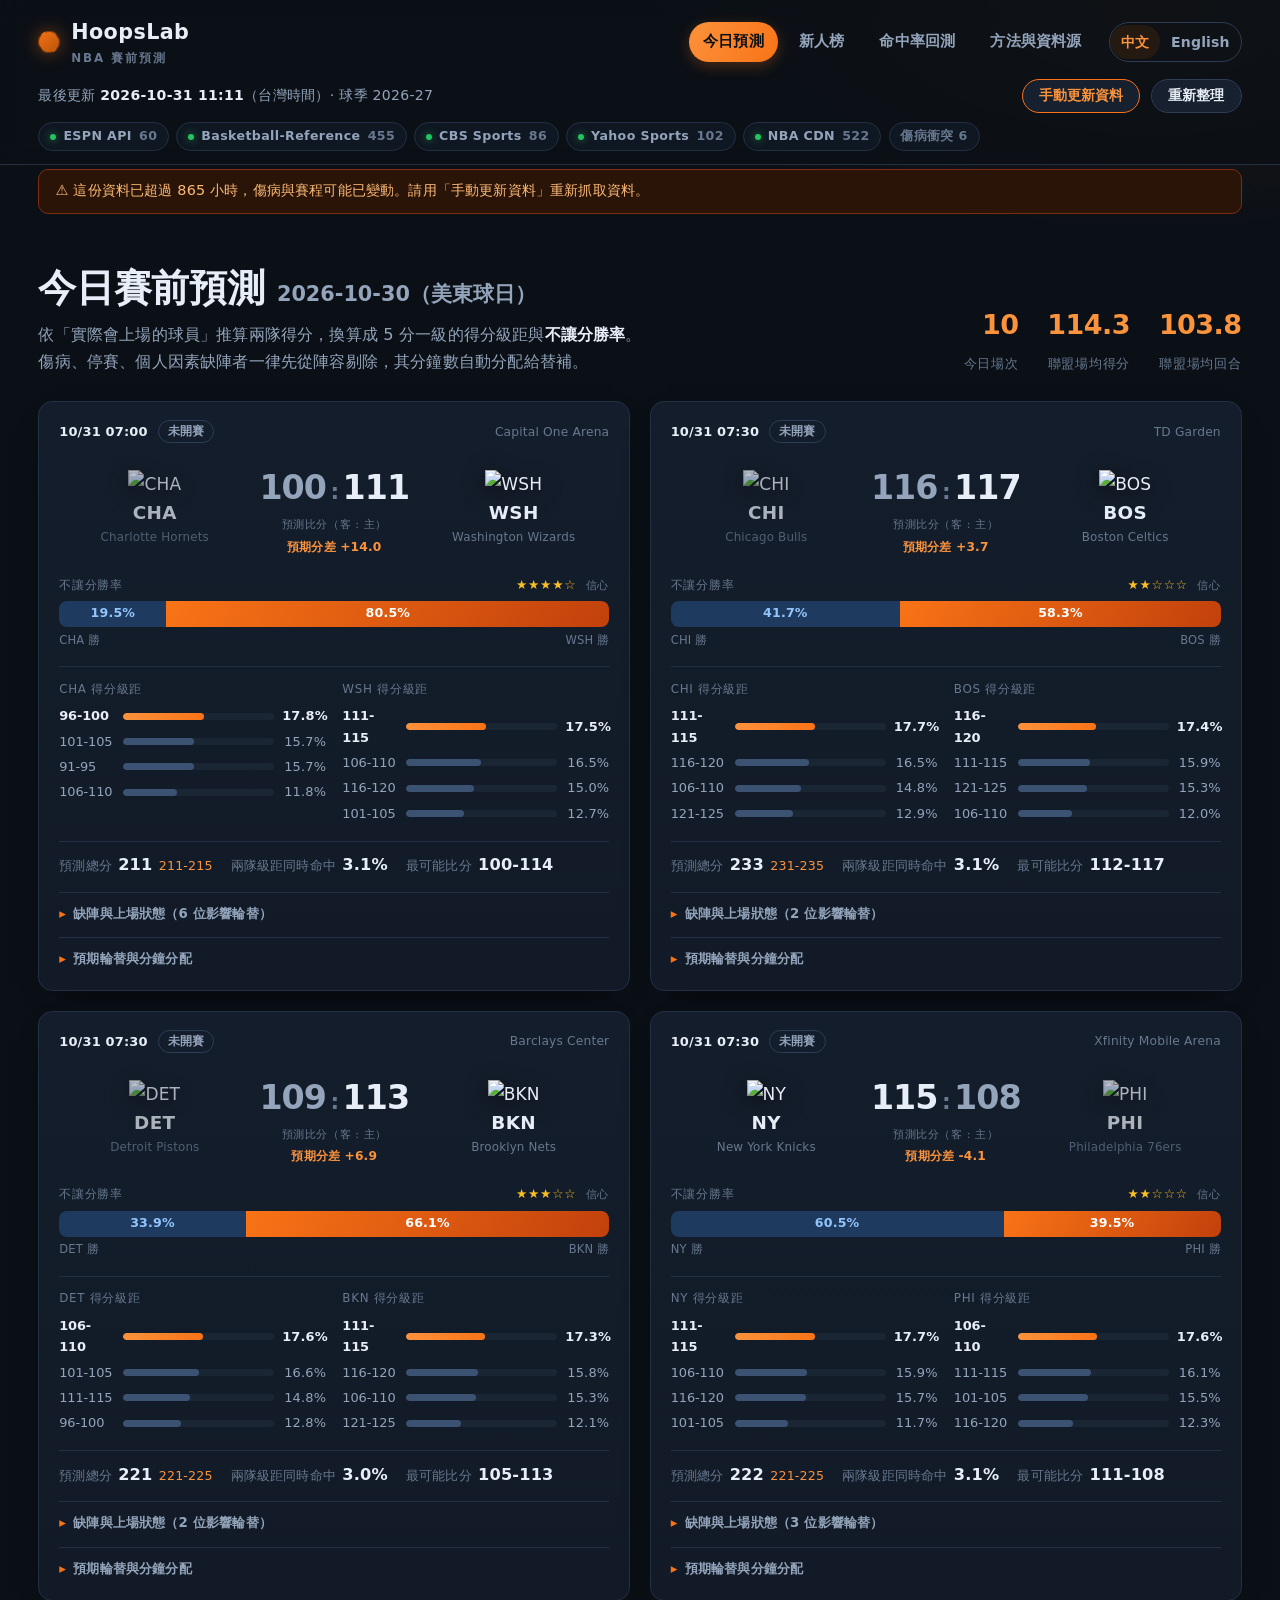
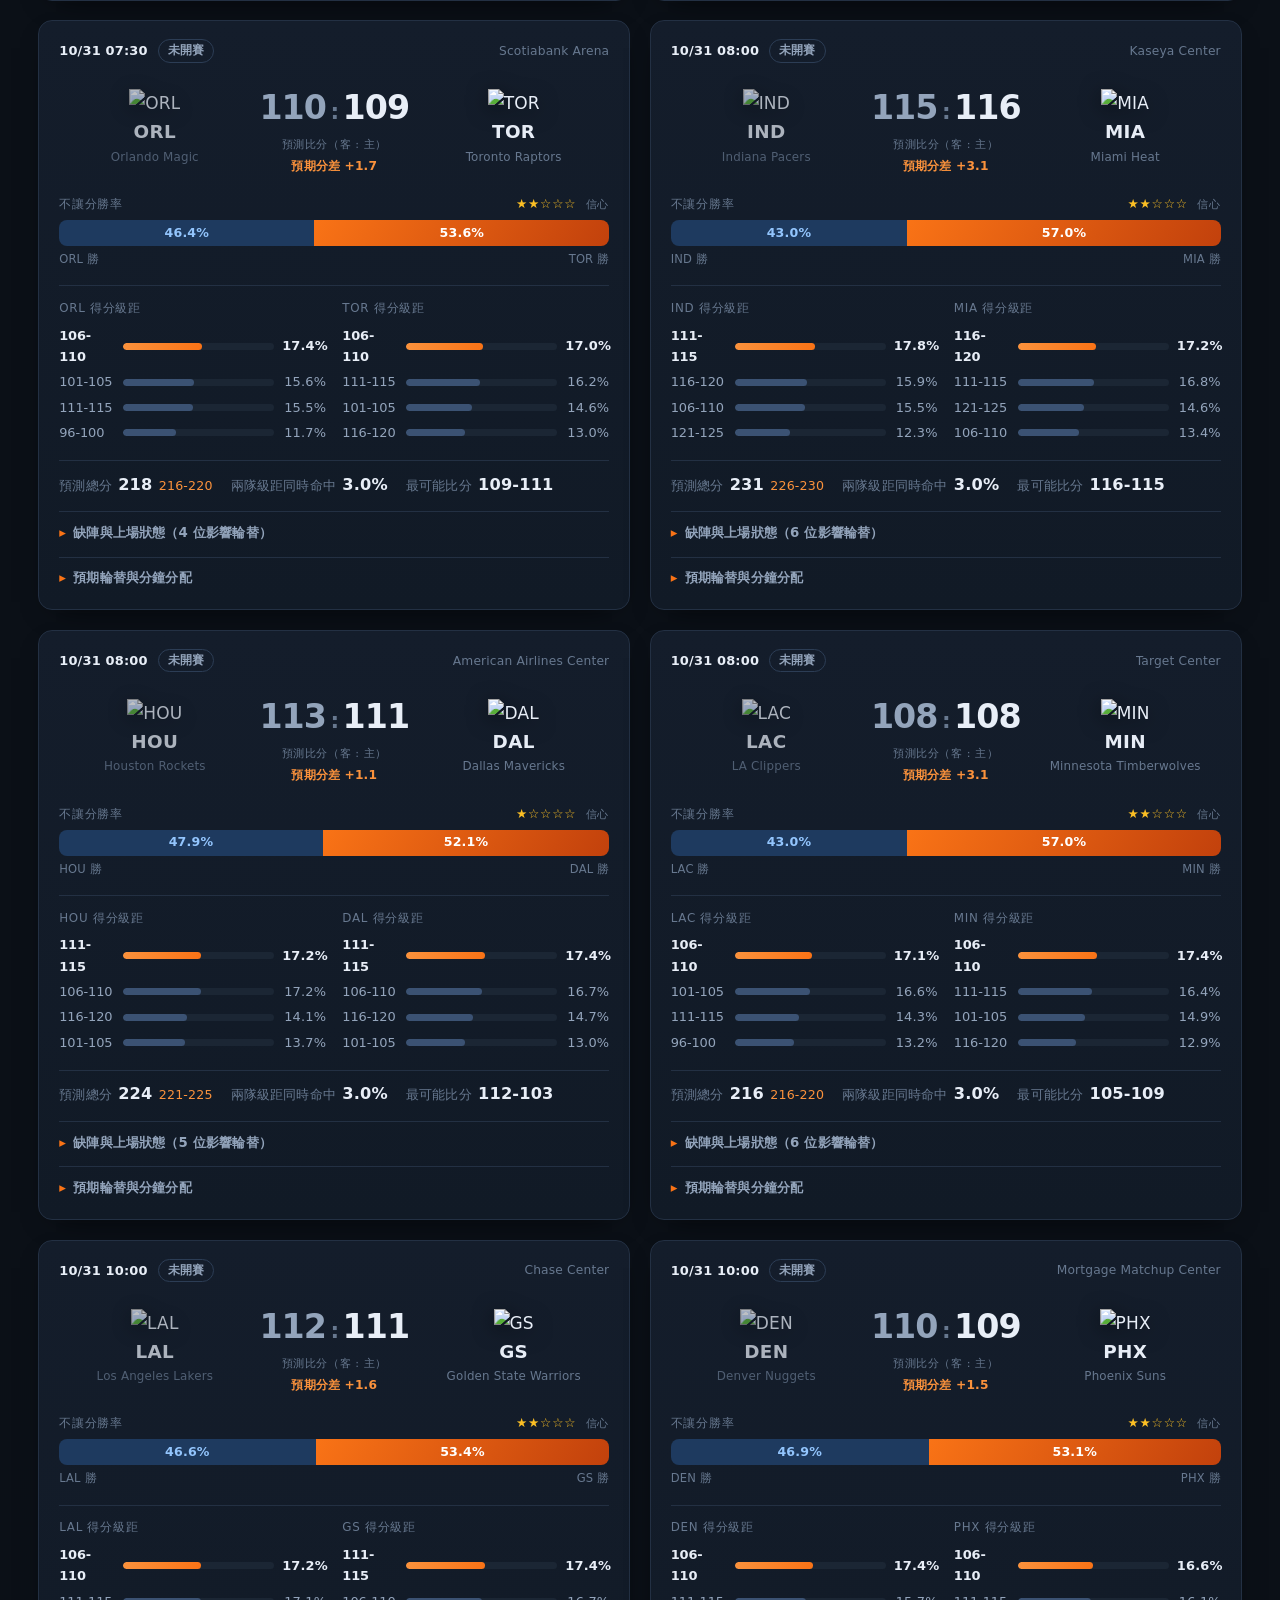
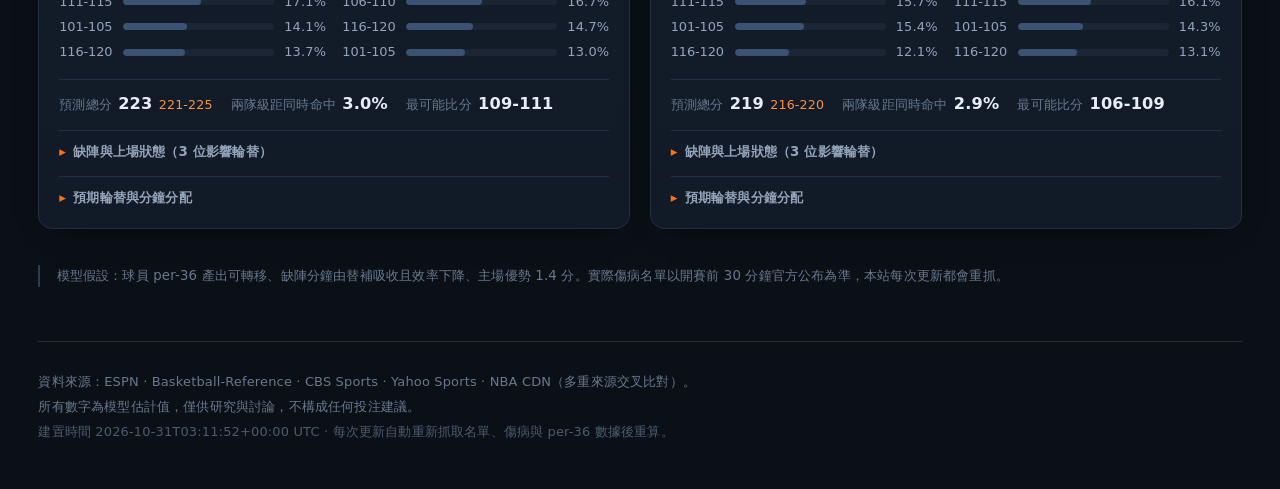
==== commit 129b5cfd: "chore: 更新預測 2026-10-31 11:12" ====
--- a/site/index.html
+++ b/site/index.html
@@ -27,7 +27,7 @@
     </nav>
   </div>
   <div class="wrap statusbar">
-    <div class="stamp">最後更新 <b>2026-10-31 10:39</b>（台灣時間）· 球季 2026-27</div>
+    <div class="stamp">最後更新 <b>2026-10-31 11:11</b>（台灣時間）· 球季 2026-27</div>
     <div class="stamp-links">
       <button id="manualUpdateBtn" class="btn-ghost primary" aria-expanded="false" aria-controls="manualUpdatePanel">手動更新資料</button>
       <button id="reloadBtn" class="btn-ghost" title="重新載入本頁">重新整理</button>
@@ -44,7 +44,7 @@
         <i></i>CBS Sports <em>86</em>
       </span>
       <span class="chip ok" title="傷病報告">
-        <i></i>Yahoo Sports <em>98</em>
+        <i></i>Yahoo Sports <em>102</em>
       </span>
       <span class="chip ok" title="球員大頭貼">
         <i></i>NBA CDN <em>522</em>
@@ -983,16 +983,16 @@
               <thead><tr><th>球員</th><th>MIN</th><th>PTS</th></tr></thead>
               <tbody>
                 <tr><td>Amen Thompson</td><td>36.3</td><td>18.6</td></tr>
-                <tr><td>Kevin Durant</td><td>35.8</td><td>26.2</td></tr>
-                <tr><td>Jabari Smith Jr.</td><td>34.9</td><td>16.1</td></tr>
+                <tr><td>Kevin Durant</td><td>35.7</td><td>26.1</td></tr>
+                <tr><td>Jabari Smith Jr.</td><td>34.8</td><td>16.0</td></tr>
                 <tr><td>Marcus Smart</td><td>27.8</td><td>8.9</td></tr>
                 <tr><td>Tari Eason</td><td>25.5</td><td>10.1</td></tr>
                 <tr><td>Oscar Tshiebwe</td><td>16.4</td><td>8.2</td></tr>
-                <tr><td>Clint Capela</td><td>12.1</td><td>3.8</td></tr>
+                <tr><td>Clint Capela</td><td>12.0</td><td>3.8</td></tr>
                 <tr><td>Fred VanVleet</td><td>11.9</td><td>4.4</td></tr>
-                <tr><td>Bogdan Bogdanovic</td><td>8.3</td><td>3.6</td></tr>
+                <tr><td>Bogdan Bogdanovic</td><td>8.5</td><td>3.8</td></tr>
                 <tr><td>Julian Phillips</td><td>7.2</td><td>3.1</td></tr>
-                <tr><td>Jae&#39;Sean Tate</td><td>7.2</td><td>1.6</td></tr>
+                <tr><td>Jae&#39;Sean Tate</td><td>7.1</td><td>1.6</td></tr>
               </tbody>
             </table>
           </div>
@@ -1432,10 +1432,10 @@
 <footer class="wrap foot">
   <p>資料來源：ESPN · Basketball-Reference · CBS Sports · Yahoo Sports · NBA CDN（多重來源交叉比對）。</p>
   <p>所有數字為模型估計值，僅供研究與討論，不構成任何投注建議。</p>
-  <p class="muted">建置時間 2026-10-31T02:39:05+00:00 UTC · 每次更新自動重新抓取名單、傷病與 per-36 數據後重算。</p>
+  <p class="muted">建置時間 2026-10-31T03:11:52+00:00 UTC · 每次更新自動重新抓取名單、傷病與 per-36 數據後重算。</p>
 </footer>
 
-<script>window.HOOPSLAB_BUILT_AT = "2026-10-31T02:39:05+00:00";</script>
+<script>window.HOOPSLAB_BUILT_AT = "2026-10-31T03:11:52+00:00";</script>
 <script src="app.js?v=bilingual-20261031" defer></script>
 </body>
 </html>
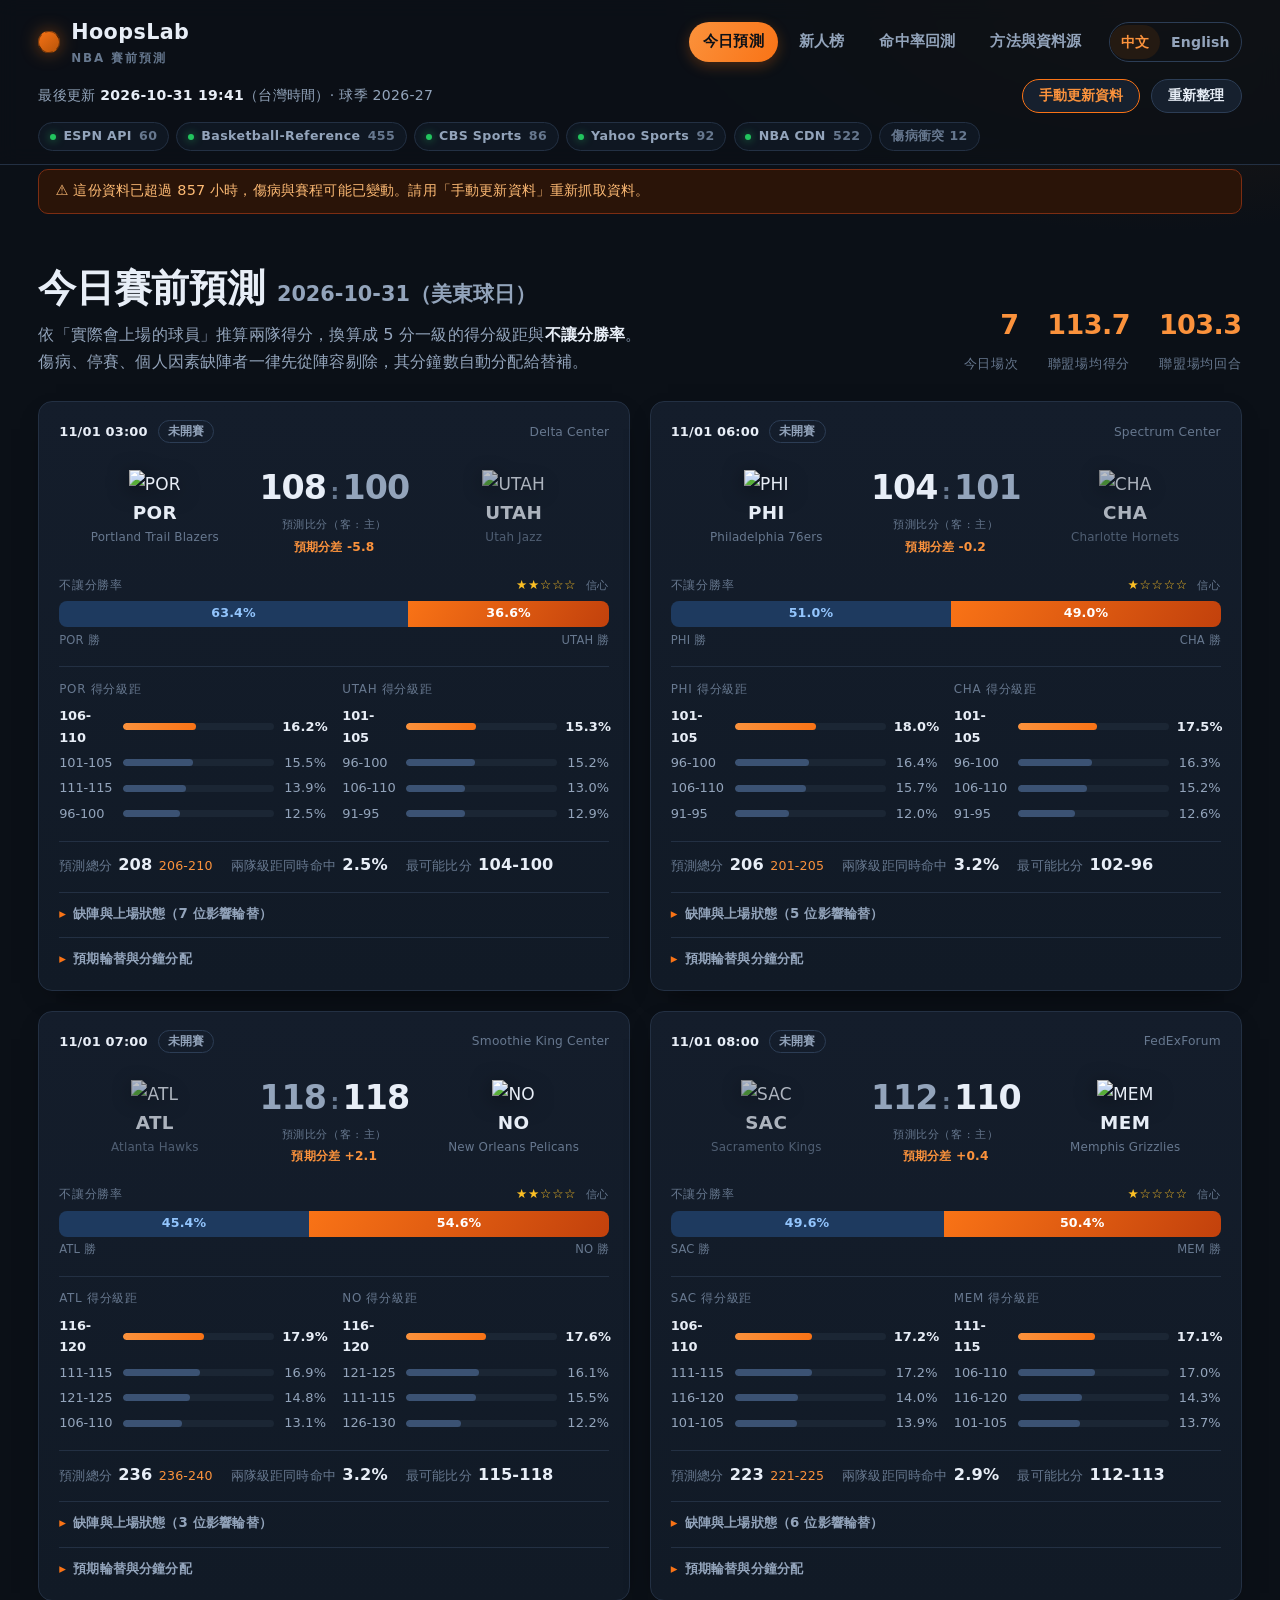
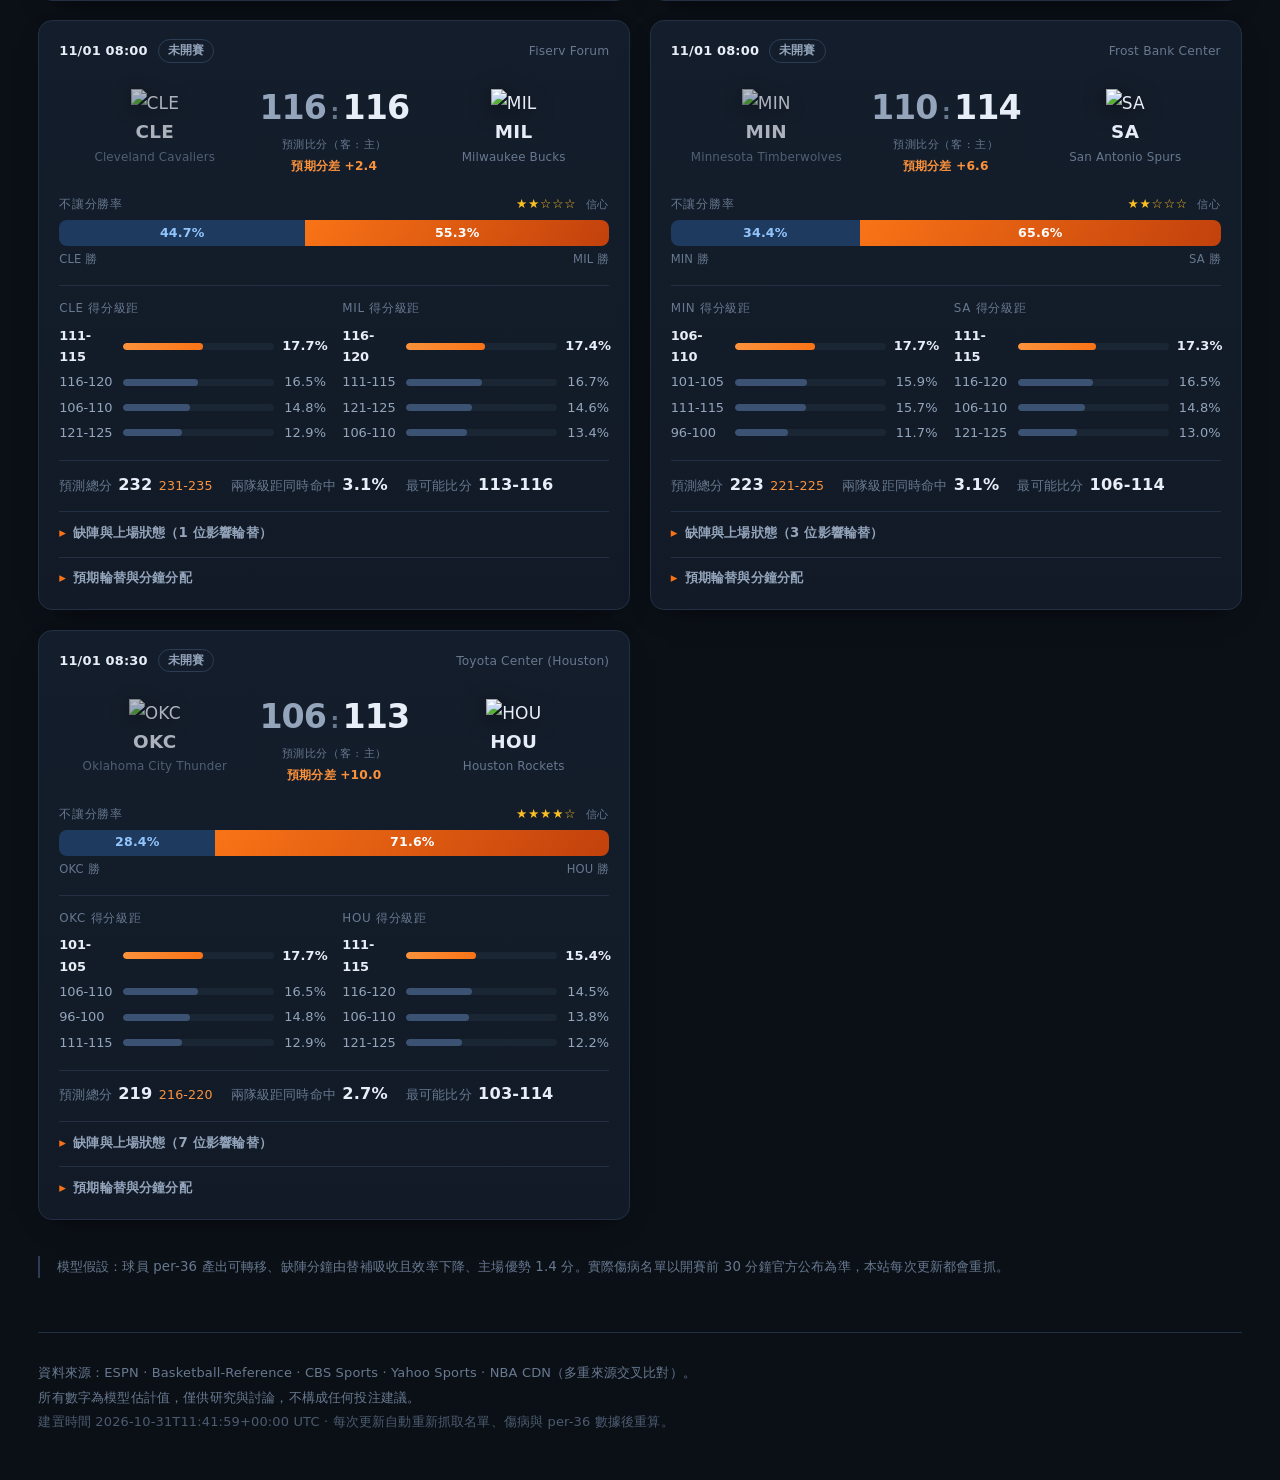
==== commit d9008f67: "chore: 更新預測 2026-10-31 19:42" ====
--- a/site/index.html
+++ b/site/index.html
@@ -27,7 +27,7 @@
     </nav>
   </div>
   <div class="wrap statusbar">
-    <div class="stamp">最後更新 <b>2026-10-31 11:11</b>（台灣時間）· 球季 2026-27</div>
+    <div class="stamp">最後更新 <b>2026-10-31 19:41</b>（台灣時間）· 球季 2026-27</div>
     <div class="stamp-links">
       <button id="manualUpdateBtn" class="btn-ghost primary" aria-expanded="false" aria-controls="manualUpdatePanel">手動更新資料</button>
       <button id="reloadBtn" class="btn-ghost" title="重新載入本頁">重新整理</button>
@@ -44,12 +44,12 @@
         <i></i>CBS Sports <em>86</em>
       </span>
       <span class="chip ok" title="傷病報告">
-        <i></i>Yahoo Sports <em>102</em>
+        <i></i>Yahoo Sports <em>92</em>
       </span>
       <span class="chip ok" title="球員大頭貼">
         <i></i>NBA CDN <em>522</em>
       </span>
-    <span class="chip neutral" title="三源傷病報告比對後不一致的球員數">傷病衝突 6</span>
+    <span class="chip neutral" title="三源傷病報告比對後不一致的球員數">傷病衝突 12</span>
   </div>
 </header>
 
@@ -67,13 +67,13 @@
 
 <section class="hero">
   <div>
-    <h1>今日賽前預測 <small class="gdate">2026-10-30（美東球日）</small></h1>
+    <h1>今日賽前預測 <small class="gdate">2026-10-31（美東球日）</small></h1>
     <p class="sub">依「實際會上場的球員」推算兩隊得分，換算成 5 分一級的得分級距與<b>不讓分勝率</b>。傷病、停賽、個人因素缺陣者一律先從陣容剔除，其分鐘數自動分配給替補。</p>
   </div>
   <div class="hero-stats">
-    <div><b>10</b><span>今日場次</span></div>
-    <div><b>114.3</b><span>聯盟場均得分</span></div>
-    <div><b>103.8</b><span>聯盟場均回合</span></div>
+    <div><b>7</b><span>今日場次</span></div>
+    <div><b>113.7</b><span>聯盟場均得分</span></div>
+    <div><b>103.3</b><span>聯盟場均回合</span></div>
   </div>
 </section>
 
@@ -81,100 +81,246 @@
 <div class="cards">
   <article class="card">
     <div class="card-top">
-      <span class="tipoff">10/31 07:00</span>
-<span class="tag">未開賽</span>      <span class="venue">Capital One Arena</span>
+      <span class="tipoff">11/01 03:00</span>
+<span class="tag">未開賽</span>      <span class="venue">Delta Center</span>
     </div>
 
     <div class="matchup">
+      <div class="side winner">
+        <img src="https://a.espncdn.com/i/teamlogos/nba/500/por.png" alt="POR" loading="lazy">
+        <div class="abbr">POR</div>
+        <div class="tname">Portland Trail Blazers</div>
+      </div>
+      <div class="score">
+        <div class="nums"><span class="">108</span><i>:</i><span class="dimmer">100</span></div>
+        <div class="score-note">預測比分（客 : 主）</div>
+        <div class="margin">預期分差 -5.8</div>
+      </div>
+      <div class="side ">
+        <img src="https://a.espncdn.com/i/teamlogos/nba/500/utah.png" alt="UTAH" loading="lazy">
+        <div class="abbr">UTAH</div>
+        <div class="tname">Utah Jazz</div>
+      </div>
+    </div>
+
+    <div class="winprob">
+      <div class="wp-head"><span>不讓分勝率</span><span class="stars">★★☆☆☆ <em>信心</em></span></div>
+      <div class="wp-bar">
+        <div class="wp-away" style="width: 63.4%">63.4%</div>
+        <div class="wp-home" style="width: 36.6%">36.6%</div>
+      </div>
+      <div class="wp-foot"><span>POR 勝</span><span>UTAH 勝</span></div>
+    </div>
+
+    <div class="buckets">
+      <div class="bcol">
+        <div class="bhead">POR 得分級距</div>
+          <div class="brow lead"><span class="bl">106-110</span><span class="bb"><i style="width: 48.5%"></i></span><span class="bp">16.2%</span></div>
+          <div class="brow "><span class="bl">101-105</span><span class="bb"><i style="width: 46.4%"></i></span><span class="bp">15.5%</span></div>
+          <div class="brow "><span class="bl">111-115</span><span class="bb"><i style="width: 41.8%"></i></span><span class="bp">13.9%</span></div>
+          <div class="brow "><span class="bl">96-100</span><span class="bb"><i style="width: 37.6%"></i></span><span class="bp">12.5%</span></div>
+      </div>
+      <div class="bcol">
+        <div class="bhead">UTAH 得分級距</div>
+          <div class="brow lead"><span class="bl">101-105</span><span class="bb"><i style="width: 45.9%"></i></span><span class="bp">15.3%</span></div>
+          <div class="brow "><span class="bl">96-100</span><span class="bb"><i style="width: 45.5%"></i></span><span class="bp">15.2%</span></div>
+          <div class="brow "><span class="bl">106-110</span><span class="bb"><i style="width: 39.0%"></i></span><span class="bp">13.0%</span></div>
+          <div class="brow "><span class="bl">91-95</span><span class="bb"><i style="width: 38.7%"></i></span><span class="bp">12.9%</span></div>
+      </div>
+    </div>
+
+    <div class="mini">
+      <div><span>預測總分</span><b>208</b> <em>206-210</em></div>
+      <div><span>兩隊級距同時命中</span><b>2.5%</b></div>
+      <div><span>最可能比分</span><b>104-100</b></div>
+    </div>
+
+    <details class="detail">
+      <summary>缺陣與上場狀態（7 位影響輪替）</summary>
+      <div class="detail-body">
+          <div class="ds">
+            <h4>POR · 預估少 12.9 分（可用性 89%）</h4>
+            <ul>
+              <li>
+                <span class="st st-out">OUT</span>
+                <b>Shaedon Sharpe</b> <em>G</em>
+                <span class="lost">影響 −5.8 分</span>
+              </li>
+              <li>
+                <span class="st st-out">OUT</span>
+                <b>Ja Morant</b> <em>G</em>
+                <span class="lost">影響 −5.1 分</span>
+              </li>
+              <li>
+                <span class="st st-questionable">QUESTIONABLE</span>
+                <b>Robert Williams III</b> <em>C</em>
+                <span class="lost">影響 −1.1 分</span>
+<span class="warn" title="來源不一致">⚠︎</span>              </li>
+            </ul>
+          </div>
+          <div class="ds">
+            <h4>UTAH · 預估少 25.8 分（可用性 80%）</h4>
+            <ul>
+              <li>
+                <span class="st st-out">OUT</span>
+                <b>Jaren Jackson Jr.</b> <em>F</em>
+                <span class="lost">影響 −10.2 分</span>
+              </li>
+              <li>
+                <span class="st st-out">OUT</span>
+                <b>Blake Hinson</b> <em>F</em>
+                <span class="lost">影響 −6.1 分</span>
+              </li>
+              <li>
+                <span class="st st-questionable">QUESTIONABLE</span>
+                <b>Lauri Markkanen</b> <em>F</em>
+                <span class="lost">影響 −6.0 分</span>
+<span class="warn" title="來源不一致">⚠︎</span>              </li>
+              <li>
+                <span class="st st-out">OUT</span>
+                <b>Trey Alexander</b> <em>G</em>
+                <span class="lost">影響 −2.5 分</span>
+              </li>
+            </ul>
+          </div>
+      </div>
+    </details>
+
+    <details class="detail">
+      <summary>預期輪替與分鐘分配</summary>
+      <div class="detail-body rot">
+          <div class="ds">
+            <h4>POR</h4>
+            <table class="mini-table">
+              <thead><tr><th>球員</th><th>MIN</th><th>PTS</th></tr></thead>
+              <tbody>
+                <tr><td>Deni Avdija</td><td>33.2</td><td>24.4</td></tr>
+                <tr><td>Toumani Camara</td><td>31.5</td><td>15.0</td></tr>
+                <tr><td>Jrue Holiday</td><td>28.6</td><td>15.4</td></tr>
+                <tr><td>Donovan Clingan</td><td>26.7</td><td>11.9</td></tr>
+                <tr><td>Scoot Henderson</td><td>23.6</td><td>12.1</td></tr>
+                <tr><td>Sidy Cissoko</td><td>20.2</td><td>5.5</td></tr>
+                <tr><td>Micah Potter</td><td>18.2</td><td>8.9</td></tr>
+                <tr><td>Damian Lillard</td><td>12.0</td><td>5.0</td></tr>
+                <tr><td>Branden Carlson</td><td>11.8</td><td>5.7</td></tr>
+                <tr><td>Robert Williams III</td><td>8.7</td><td>4.0</td></tr>
+                <tr><td>Yang Hansen</td><td>7.3</td><td>2.3</td></tr>
+              </tbody>
+            </table>
+          </div>
+          <div class="ds">
+            <h4>UTAH</h4>
+            <table class="mini-table">
+              <thead><tr><th>球員</th><th>MIN</th><th>PTS</th></tr></thead>
+              <tbody>
+                <tr><td>Keyonte George</td><td>31.8</td><td>23.5</td></tr>
+                <tr><td>Ace Bailey</td><td>27.2</td><td>13.3</td></tr>
+                <tr><td>Isaiah Collier</td><td>22.6</td><td>9.6</td></tr>
+                <tr><td>Svi Mykhailiuk</td><td>20.4</td><td>7.1</td></tr>
+                <tr><td>Brice Sensabaugh</td><td>20.1</td><td>13.0</td></tr>
+                <tr><td>Jaxson Hayes</td><td>19.7</td><td>8.4</td></tr>
+                <tr><td>Kyle Filipowski</td><td>19.6</td><td>7.9</td></tr>
+                <tr><td>Mo Bamba</td><td>18.7</td><td>5.6</td></tr>
+                <tr><td>Josh Okogie</td><td>16.5</td><td>3.5</td></tr>
+                <tr><td>Lauri Markkanen</td><td>15.8</td><td>11.6</td></tr>
+                <tr><td>Josh Green</td><td>15.4</td><td>4.0</td></tr>
+              </tbody>
+            </table>
+          </div>
+      </div>
+    </details>
+  </article>
+  <article class="card">
+    <div class="card-top">
+      <span class="tipoff">11/01 06:00</span>
+<span class="tag">未開賽</span>      <span class="venue">Spectrum Center</span>
+    </div>
+
+    <div class="matchup">
+      <div class="side winner">
+        <img src="https://a.espncdn.com/i/teamlogos/nba/500/phi.png" alt="PHI" loading="lazy">
+        <div class="abbr">PHI</div>
+        <div class="tname">Philadelphia 76ers</div>
+      </div>
+      <div class="score">
+        <div class="nums"><span class="">104</span><i>:</i><span class="dimmer">101</span></div>
+        <div class="score-note">預測比分（客 : 主）</div>
+        <div class="margin">預期分差 -0.2</div>
+      </div>
       <div class="side ">
         <img src="https://a.espncdn.com/i/teamlogos/nba/500/cha.png" alt="CHA" loading="lazy">
         <div class="abbr">CHA</div>
         <div class="tname">Charlotte Hornets</div>
       </div>
-      <div class="score">
-        <div class="nums"><span class="dimmer">100</span><i>:</i><span class="">111</span></div>
-        <div class="score-note">預測比分（客 : 主）</div>
-        <div class="margin">預期分差 +14.0</div>
-      </div>
-      <div class="side winner">
-        <img src="https://a.espncdn.com/i/teamlogos/nba/500/wsh.png" alt="WSH" loading="lazy">
-        <div class="abbr">WSH</div>
-        <div class="tname">Washington Wizards</div>
-      </div>
     </div>
 
     <div class="winprob">
-      <div class="wp-head"><span>不讓分勝率</span><span class="stars">★★★★☆ <em>信心</em></span></div>
+      <div class="wp-head"><span>不讓分勝率</span><span class="stars">★☆☆☆☆ <em>信心</em></span></div>
       <div class="wp-bar">
-        <div class="wp-away" style="width: 19.5%">19.5%</div>
-        <div class="wp-home" style="width: 80.5%">80.5%</div>
-      </div>
-      <div class="wp-foot"><span>CHA 勝</span><span>WSH 勝</span></div>
+        <div class="wp-away" style="width: 51.0%">51.0%</div>
+        <div class="wp-home" style="width: 49.0%">49.0%</div>
+      </div>
+      <div class="wp-foot"><span>PHI 勝</span><span>CHA 勝</span></div>
     </div>
 
     <div class="buckets">
       <div class="bcol">
+        <div class="bhead">PHI 得分級距</div>
+          <div class="brow lead"><span class="bl">101-105</span><span class="bb"><i style="width: 54.1%"></i></span><span class="bp">18.0%</span></div>
+          <div class="brow "><span class="bl">96-100</span><span class="bb"><i style="width: 49.1%"></i></span><span class="bp">16.4%</span></div>
+          <div class="brow "><span class="bl">106-110</span><span class="bb"><i style="width: 47.0%"></i></span><span class="bp">15.7%</span></div>
+          <div class="brow "><span class="bl">91-95</span><span class="bb"><i style="width: 35.9%"></i></span><span class="bp">12.0%</span></div>
+      </div>
+      <div class="bcol">
         <div class="bhead">CHA 得分級距</div>
-          <div class="brow lead"><span class="bl">96-100</span><span class="bb"><i style="width: 53.3%"></i></span><span class="bp">17.8%</span></div>
-          <div class="brow "><span class="bl">101-105</span><span class="bb"><i style="width: 47.2%"></i></span><span class="bp">15.7%</span></div>
-          <div class="brow "><span class="bl">91-95</span><span class="bb"><i style="width: 47.1%"></i></span><span class="bp">15.7%</span></div>
-          <div class="brow "><span class="bl">106-110</span><span class="bb"><i style="width: 35.3%"></i></span><span class="bp">11.8%</span></div>
-      </div>
-      <div class="bcol">
-        <div class="bhead">WSH 得分級距</div>
-          <div class="brow lead"><span class="bl">111-115</span><span class="bb"><i style="width: 52.6%"></i></span><span class="bp">17.5%</span></div>
-          <div class="brow "><span class="bl">106-110</span><span class="bb"><i style="width: 49.6%"></i></span><span class="bp">16.5%</span></div>
-          <div class="brow "><span class="bl">116-120</span><span class="bb"><i style="width: 45.0%"></i></span><span class="bp">15.0%</span></div>
-          <div class="brow "><span class="bl">101-105</span><span class="bb"><i style="width: 38.2%"></i></span><span class="bp">12.7%</span></div>
+          <div class="brow lead"><span class="bl">101-105</span><span class="bb"><i style="width: 52.4%"></i></span><span class="bp">17.5%</span></div>
+          <div class="brow "><span class="bl">96-100</span><span class="bb"><i style="width: 49.0%"></i></span><span class="bp">16.3%</span></div>
+          <div class="brow "><span class="bl">106-110</span><span class="bb"><i style="width: 45.5%"></i></span><span class="bp">15.2%</span></div>
+          <div class="brow "><span class="bl">91-95</span><span class="bb"><i style="width: 37.7%"></i></span><span class="bp">12.6%</span></div>
       </div>
     </div>
 
     <div class="mini">
-      <div><span>預測總分</span><b>211</b> <em>211-215</em></div>
-      <div><span>兩隊級距同時命中</span><b>3.1%</b></div>
-      <div><span>最可能比分</span><b>100-114</b></div>
-    </div>
-
-    <details class="detail">
-      <summary>缺陣與上場狀態（6 位影響輪替）</summary>
+      <div><span>預測總分</span><b>206</b> <em>201-205</em></div>
+      <div><span>兩隊級距同時命中</span><b>3.2%</b></div>
+      <div><span>最可能比分</span><b>102-96</b></div>
+    </div>
+
+    <details class="detail">
+      <summary>缺陣與上場狀態（5 位影響輪替）</summary>
       <div class="detail-body">
           <div class="ds">
-            <h4>CHA · 預估少 16.7 分（可用性 86%）</h4>
+            <h4>PHI · 預估少 11.2 分（可用性 90%）</h4>
+            <ul>
+              <li>
+                <span class="st st-questionable">QUESTIONABLE</span>
+                <b>Jaylen Brown</b> <em>G</em>
+                <span class="lost">影響 −6.9 分</span>
+<span class="warn" title="來源不一致">⚠︎</span>              </li>
+              <li>
+                <span class="st st-out">OUT</span>
+                <b>Dominick Barlow</b> <em>F</em>
+                <span class="lost">影響 −2.0 分</span>
+              </li>
+            </ul>
+          </div>
+          <div class="ds">
+            <h4>CHA · 預估少 16.1 分（可用性 86%）</h4>
             <ul>
               <li>
                 <span class="st st-out">OUT</span>
                 <b>Kon Knueppel</b> <em>G</em>
-                <span class="lost">影響 −7.2 分</span>
+                <span class="lost">影響 −6.9 分</span>
               </li>
               <li>
                 <span class="st st-out">OUT</span>
                 <b>Coby White</b> <em>G</em>
-                <span class="lost">影響 −6.0 分</span>
+                <span class="lost">影響 −5.8 分</span>
               </li>
               <li>
                 <span class="st st-out">OUT</span>
                 <b>Grant Williams</b> <em>F</em>
-                <span class="lost">影響 −2.7 分</span>
-              </li>
-            </ul>
-          </div>
-          <div class="ds">
-            <h4>WSH · 預估少 0.0 分（可用性 100%）</h4>
-            <ul>
-              <li>
-                <span class="st st-out">OUT</span>
-                <b>Justin Champagnie</b> <em>F</em>
-                <span class="lost">影響 −0.0 分</span>
-              </li>
-              <li>
-                <span class="st st-out">OUT</span>
-                <b>Tristan Vukcevic</b> <em>F</em>
-                <span class="lost">影響 −0.0 分</span>
-              </li>
-              <li>
-                <span class="st st-out">OUT</span>
-                <b>Jamir Watkins</b> <em>G</em>
-                <span class="lost">影響 −0.0 分</span>
+                <span class="lost">影響 −2.6 分</span>
               </li>
             </ul>
           </div>
@@ -185,39 +331,37 @@
       <summary>預期輪替與分鐘分配</summary>
       <div class="detail-body rot">
           <div class="ds">
+            <h4>PHI</h4>
+            <table class="mini-table">
+              <thead><tr><th>球員</th><th>MIN</th><th>PTS</th></tr></thead>
+              <tbody>
+                <tr><td>Tyrese Maxey</td><td>37.5</td><td>28.3</td></tr>
+                <tr><td>VJ Edgecombe</td><td>34.0</td><td>14.2</td></tr>
+                <tr><td>LeBron James</td><td>32.9</td><td>19.4</td></tr>
+                <tr><td>Joel Embiid</td><td>32.4</td><td>24.7</td></tr>
+                <tr><td>Rayan Rupert</td><td>30.7</td><td>11.8</td></tr>
+                <tr><td>Anfernee Simons</td><td>26.8</td><td>13.5</td></tr>
+                <tr><td>Dean Wade</td><td>23.3</td><td>5.4</td></tr>
+                <tr><td>Kentavious Caldwell-Pope</td><td>22.5</td><td>7.8</td></tr>
+              </tbody>
+            </table>
+          </div>
+          <div class="ds">
             <h4>CHA</h4>
             <table class="mini-table">
               <thead><tr><th>球員</th><th>MIN</th><th>PTS</th></tr></thead>
               <tbody>
-                <tr><td>Brandon Miller</td><td>32.4</td><td>22.2</td></tr>
-                <tr><td>Grayson Allen</td><td>29.5</td><td>16.9</td></tr>
-                <tr><td>Naz Reid</td><td>27.3</td><td>14.9</td></tr>
-                <tr><td>Royce O&#39;Neale</td><td>26.0</td><td>8.4</td></tr>
-                <tr><td>Sion James</td><td>24.3</td><td>4.7</td></tr>
-                <tr><td>Ryan Kalkbrenner</td><td>20.7</td><td>7.7</td></tr>
-                <tr><td>PJ Hall</td><td>15.7</td><td>5.6</td></tr>
-                <tr><td>Dennis Schroder</td><td>15.2</td><td>5.6</td></tr>
-                <tr><td>Moussa Diabate</td><td>14.4</td><td>5.0</td></tr>
-                <tr><td>Liam McNeeley</td><td>11.6</td><td>3.9</td></tr>
-                <tr><td>Tidjane Salaun</td><td>8.6</td><td>3.2</td></tr>
-              </tbody>
-            </table>
-          </div>
-          <div class="ds">
-            <h4>WSH</h4>
-            <table class="mini-table">
-              <thead><tr><th>球員</th><th>MIN</th><th>PTS</th></tr></thead>
-              <tbody>
-                <tr><td>Anthony Davis</td><td>30.5</td><td>19.5</td></tr>
-                <tr><td>Kyshawn George</td><td>28.5</td><td>14.4</td></tr>
-                <tr><td>Bilal Coulibaly</td><td>25.4</td><td>10.7</td></tr>
-                <tr><td>Alex Sarr</td><td>25.4</td><td>14.0</td></tr>
-                <tr><td>Bub Carrington</td><td>24.3</td><td>8.8</td></tr>
-                <tr><td>Trae Young</td><td>24.2</td><td>17.6</td></tr>
-                <tr><td>Tre Johnson</td><td>22.7</td><td>11.5</td></tr>
-                <tr><td>Deandre Ayton</td><td>22.3</td><td>11.0</td></tr>
-                <tr><td>Khris Middleton</td><td>19.0</td><td>7.5</td></tr>
-                <tr><td>Will Riley</td><td>17.6</td><td>8.0</td></tr>
+                <tr><td>Brandon Miller</td><td>33.0</td><td>22.1</td></tr>
+                <tr><td>Grayson Allen</td><td>29.3</td><td>16.2</td></tr>
+                <tr><td>Naz Reid</td><td>27.8</td><td>14.8</td></tr>
+                <tr><td>Royce O&#39;Neale</td><td>25.7</td><td>8.3</td></tr>
+                <tr><td>Sion James</td><td>24.7</td><td>4.7</td></tr>
+                <tr><td>Ryan Kalkbrenner</td><td>20.5</td><td>7.4</td></tr>
+                <tr><td>Dennis Schroder</td><td>15.3</td><td>5.6</td></tr>
+                <tr><td>PJ Hall</td><td>14.8</td><td>4.8</td></tr>
+                <tr><td>Moussa Diabate</td><td>14.5</td><td>5.0</td></tr>
+                <tr><td>Liam McNeeley</td><td>11.2</td><td>3.6</td></tr>
+                <tr><td>Tidjane Salaun</td><td>8.7</td><td>3.2</td></tr>
               </tbody>
             </table>
           </div>
@@ -226,83 +370,349 @@
   </article>
   <article class="card">
     <div class="card-top">
-      <span class="tipoff">10/31 07:30</span>
-<span class="tag">未開賽</span>      <span class="venue">TD Garden</span>
+      <span class="tipoff">11/01 07:00</span>
+<span class="tag">未開賽</span>      <span class="venue">Smoothie King Center</span>
     </div>
 
     <div class="matchup">
       <div class="side ">
-        <img src="https://a.espncdn.com/i/teamlogos/nba/500/chi.png" alt="CHI" loading="lazy">
-        <div class="abbr">CHI</div>
-        <div class="tname">Chicago Bulls</div>
+        <img src="https://a.espncdn.com/i/teamlogos/nba/500/atl.png" alt="ATL" loading="lazy">
+        <div class="abbr">ATL</div>
+        <div class="tname">Atlanta Hawks</div>
       </div>
       <div class="score">
-        <div class="nums"><span class="dimmer">116</span><i>:</i><span class="">117</span></div>
+        <div class="nums"><span class="dimmer">118</span><i>:</i><span class="">118</span></div>
         <div class="score-note">預測比分（客 : 主）</div>
-        <div class="margin">預期分差 +3.7</div>
+        <div class="margin">預期分差 +2.1</div>
       </div>
       <div class="side winner">
-        <img src="https://a.espncdn.com/i/teamlogos/nba/500/bos.png" alt="BOS" loading="lazy">
-        <div class="abbr">BOS</div>
-        <div class="tname">Boston Celtics</div>
+        <img src="https://a.espncdn.com/i/teamlogos/nba/500/no.png" alt="NO" loading="lazy">
+        <div class="abbr">NO</div>
+        <div class="tname">New Orleans Pelicans</div>
       </div>
     </div>
 
     <div class="winprob">
       <div class="wp-head"><span>不讓分勝率</span><span class="stars">★★☆☆☆ <em>信心</em></span></div>
       <div class="wp-bar">
-        <div class="wp-away" style="width: 41.7%">41.7%</div>
-        <div class="wp-home" style="width: 58.3%">58.3%</div>
-      </div>
-      <div class="wp-foot"><span>CHI 勝</span><span>BOS 勝</span></div>
+        <div class="wp-away" style="width: 45.4%">45.4%</div>
+        <div class="wp-home" style="width: 54.6%">54.6%</div>
+      </div>
+      <div class="wp-foot"><span>ATL 勝</span><span>NO 勝</span></div>
     </div>
 
     <div class="buckets">
       <div class="bcol">
-        <div class="bhead">CHI 得分級距</div>
+        <div class="bhead">ATL 得分級距</div>
+          <div class="brow lead"><span class="bl">116-120</span><span class="bb"><i style="width: 53.8%"></i></span><span class="bp">17.9%</span></div>
+          <div class="brow "><span class="bl">111-115</span><span class="bb"><i style="width: 50.7%"></i></span><span class="bp">16.9%</span></div>
+          <div class="brow "><span class="bl">121-125</span><span class="bb"><i style="width: 44.3%"></i></span><span class="bp">14.8%</span></div>
+          <div class="brow "><span class="bl">106-110</span><span class="bb"><i style="width: 39.2%"></i></span><span class="bp">13.1%</span></div>
+      </div>
+      <div class="bcol">
+        <div class="bhead">NO 得分級距</div>
+          <div class="brow lead"><span class="bl">116-120</span><span class="bb"><i style="width: 52.8%"></i></span><span class="bp">17.6%</span></div>
+          <div class="brow "><span class="bl">121-125</span><span class="bb"><i style="width: 48.3%"></i></span><span class="bp">16.1%</span></div>
+          <div class="brow "><span class="bl">111-115</span><span class="bb"><i style="width: 46.4%"></i></span><span class="bp">15.5%</span></div>
+          <div class="brow "><span class="bl">126-130</span><span class="bb"><i style="width: 36.5%"></i></span><span class="bp">12.2%</span></div>
+      </div>
+    </div>
+
+    <div class="mini">
+      <div><span>預測總分</span><b>236</b> <em>236-240</em></div>
+      <div><span>兩隊級距同時命中</span><b>3.2%</b></div>
+      <div><span>最可能比分</span><b>115-118</b></div>
+    </div>
+
+    <details class="detail">
+      <summary>缺陣與上場狀態（3 位影響輪替）</summary>
+      <div class="detail-body">
+          <div class="ds">
+            <h4>ATL · 預估少 0.0 分（可用性 100%）</h4>
+            <ul>
+              <li>
+                <span class="st st-out">OUT</span>
+                <b>Mouhamed Gueye</b> <em>F</em>
+                <span class="lost">影響 −0.0 分</span>
+              </li>
+            </ul>
+          </div>
+          <div class="ds">
+            <h4>NO · 預估少 0.0 分（可用性 100%）</h4>
+            <ul>
+              <li>
+                <span class="st st-out">OUT</span>
+                <b>Yves Missi</b> <em>C</em>
+                <span class="lost">影響 −0.0 分</span>
+              </li>
+              <li>
+                <span class="st st-out">OUT</span>
+                <b>Jordan Poole</b> <em>G</em>
+                <span class="lost">影響 −0.0 分</span>
+              </li>
+            </ul>
+          </div>
+      </div>
+    </details>
+
+    <details class="detail">
+      <summary>預期輪替與分鐘分配</summary>
+      <div class="detail-body rot">
+          <div class="ds">
+            <h4>ATL</h4>
+            <table class="mini-table">
+              <thead><tr><th>球員</th><th>MIN</th><th>PTS</th></tr></thead>
+              <tbody>
+                <tr><td>Jalen Johnson</td><td>33.1</td><td>20.3</td></tr>
+                <tr><td>Nickeil Alexander-Walker</td><td>31.0</td><td>20.4</td></tr>
+                <tr><td>Dyson Daniels</td><td>30.5</td><td>10.8</td></tr>
+                <tr><td>Onyeka Okongwu</td><td>28.9</td><td>13.9</td></tr>
+                <tr><td>CJ McCollum</td><td>26.8</td><td>16.6</td></tr>
+                <tr><td>Keshon Gilbert</td><td>24.9</td><td>10.6</td></tr>
+                <tr><td>Luguentz Dort</td><td>24.4</td><td>7.7</td></tr>
+                <tr><td>Aaron Wiggins</td><td>22.2</td><td>10.9</td></tr>
+                <tr><td>Jock Landale</td><td>18.0</td><td>8.1</td></tr>
+              </tbody>
+            </table>
+          </div>
+          <div class="ds">
+            <h4>NO</h4>
+            <table class="mini-table">
+              <thead><tr><th>球員</th><th>MIN</th><th>PTS</th></tr></thead>
+              <tbody>
+                <tr><td>Trey Murphy III</td><td>32.6</td><td>18.5</td></tr>
+                <tr><td>Julian Reese</td><td>29.1</td><td>11.1</td></tr>
+                <tr><td>Zion Williamson</td><td>28.6</td><td>21.1</td></tr>
+                <tr><td>Saddiq Bey</td><td>27.5</td><td>15.6</td></tr>
+                <tr><td>Dejounte Murray</td><td>27.2</td><td>16.0</td></tr>
+                <tr><td>Herbert Jones</td><td>24.5</td><td>7.2</td></tr>
+                <tr><td>Jeremiah Fears</td><td>23.8</td><td>12.1</td></tr>
+                <tr><td>Bennedict Mathurin</td><td>23.4</td><td>13.2</td></tr>
+                <tr><td>Derik Queen</td><td>23.2</td><td>11.1</td></tr>
+              </tbody>
+            </table>
+          </div>
+      </div>
+    </details>
+  </article>
+  <article class="card">
+    <div class="card-top">
+      <span class="tipoff">11/01 08:00</span>
+<span class="tag">未開賽</span>      <span class="venue">FedExForum</span>
+    </div>
+
+    <div class="matchup">
+      <div class="side ">
+        <img src="https://a.espncdn.com/i/teamlogos/nba/500/sac.png" alt="SAC" loading="lazy">
+        <div class="abbr">SAC</div>
+        <div class="tname">Sacramento Kings</div>
+      </div>
+      <div class="score">
+        <div class="nums"><span class="dimmer">112</span><i>:</i><span class="">110</span></div>
+        <div class="score-note">預測比分（客 : 主）</div>
+        <div class="margin">預期分差 +0.4</div>
+      </div>
+      <div class="side winner">
+        <img src="https://a.espncdn.com/i/teamlogos/nba/500/mem.png" alt="MEM" loading="lazy">
+        <div class="abbr">MEM</div>
+        <div class="tname">Memphis Grizzlies</div>
+      </div>
+    </div>
+
+    <div class="winprob">
+      <div class="wp-head"><span>不讓分勝率</span><span class="stars">★☆☆☆☆ <em>信心</em></span></div>
+      <div class="wp-bar">
+        <div class="wp-away" style="width: 49.6%">49.6%</div>
+        <div class="wp-home" style="width: 50.4%">50.4%</div>
+      </div>
+      <div class="wp-foot"><span>SAC 勝</span><span>MEM 勝</span></div>
+    </div>
+
+    <div class="buckets">
+      <div class="bcol">
+        <div class="bhead">SAC 得分級距</div>
+          <div class="brow lead"><span class="bl">106-110</span><span class="bb"><i style="width: 51.5%"></i></span><span class="bp">17.2%</span></div>
+          <div class="brow "><span class="bl">111-115</span><span class="bb"><i style="width: 51.5%"></i></span><span class="bp">17.2%</span></div>
+          <div class="brow "><span class="bl">116-120</span><span class="bb"><i style="width: 42.0%"></i></span><span class="bp">14.0%</span></div>
+          <div class="brow "><span class="bl">101-105</span><span class="bb"><i style="width: 41.6%"></i></span><span class="bp">13.9%</span></div>
+      </div>
+      <div class="bcol">
+        <div class="bhead">MEM 得分級距</div>
+          <div class="brow lead"><span class="bl">111-115</span><span class="bb"><i style="width: 51.3%"></i></span><span class="bp">17.1%</span></div>
+          <div class="brow "><span class="bl">106-110</span><span class="bb"><i style="width: 50.9%"></i></span><span class="bp">17.0%</span></div>
+          <div class="brow "><span class="bl">116-120</span><span class="bb"><i style="width: 42.8%"></i></span><span class="bp">14.3%</span></div>
+          <div class="brow "><span class="bl">101-105</span><span class="bb"><i style="width: 41.2%"></i></span><span class="bp">13.7%</span></div>
+      </div>
+    </div>
+
+    <div class="mini">
+      <div><span>預測總分</span><b>223</b> <em>221-225</em></div>
+      <div><span>兩隊級距同時命中</span><b>2.9%</b></div>
+      <div><span>最可能比分</span><b>112-113</b></div>
+    </div>
+
+    <details class="detail">
+      <summary>缺陣與上場狀態（6 位影響輪替）</summary>
+      <div class="detail-body">
+          <div class="ds">
+            <h4>SAC · 預估少 0.9 分（可用性 99%）</h4>
+            <ul>
+              <li>
+                <span class="st st-out">OUT</span>
+                <b>Maxime Raynaud</b> <em>C</em>
+                <span class="lost">影響 −0.4 分</span>
+              </li>
+              <li>
+                <span class="st st-out">OUT</span>
+                <b>Keegan Murray</b> <em>F</em>
+                <span class="lost">影響 −0.3 分</span>
+              </li>
+              <li>
+                <span class="st st-out">OUT</span>
+                <b>Dylan Cardwell</b> <em>C</em>
+                <span class="lost">影響 −0.2 分</span>
+              </li>
+            </ul>
+          </div>
+          <div class="ds">
+            <h4>MEM · 預估少 9.1 分（可用性 92%）</h4>
+            <ul>
+              <li>
+                <span class="st st-questionable">QUESTIONABLE</span>
+                <b>Ty Jerome</b> <em>G</em>
+                <span class="lost">影響 −5.1 分</span>
+<span class="warn" title="來源不一致">⚠︎</span>              </li>
+              <li>
+                <span class="st st-questionable">QUESTIONABLE</span>
+                <b>Scotty Pippen Jr.</b> <em>G</em>
+                <span class="lost">影響 −2.2 分</span>
+<span class="warn" title="來源不一致">⚠︎</span>              </li>
+              <li>
+                <span class="st st-doubtful">DOUBTFUL</span>
+                <b>Quinten Post</b> <em>C</em>
+                <span class="lost">影響 −1.8 分</span>
+<span class="warn" title="來源不一致">⚠︎</span>              </li>
+            </ul>
+          </div>
+      </div>
+    </details>
+
+    <details class="detail">
+      <summary>預期輪替與分鐘分配</summary>
+      <div class="detail-body rot">
+          <div class="ds">
+            <h4>SAC</h4>
+            <table class="mini-table">
+              <thead><tr><th>球員</th><th>MIN</th><th>PTS</th></tr></thead>
+              <tbody>
+                <tr><td>Zach LaVine</td><td>32.3</td><td>21.3</td></tr>
+                <tr><td>Domantas Sabonis</td><td>31.2</td><td>16.6</td></tr>
+                <tr><td>De&#39;Andre Hunter</td><td>26.0</td><td>8.2</td></tr>
+                <tr><td>Precious Achiuwa</td><td>25.1</td><td>10.9</td></tr>
+                <tr><td>Leaky Black</td><td>24.8</td><td>5.7</td></tr>
+                <tr><td>Daeqwon Plowden</td><td>23.5</td><td>8.1</td></tr>
+                <tr><td>Nique Clifford</td><td>20.1</td><td>6.3</td></tr>
+                <tr><td>Malik Monk</td><td>18.9</td><td>8.7</td></tr>
+                <tr><td>Darius Acuff Jr.</td><td>14.7</td><td>6.4</td></tr>
+                <tr><td>Emanuel Sharp</td><td>9.0</td><td>2.9</td></tr>
+                <tr><td>Jonathan Mogbo</td><td>7.8</td><td>1.8</td></tr>
+              </tbody>
+            </table>
+          </div>
+          <div class="ds">
+            <h4>MEM</h4>
+            <table class="mini-table">
+              <thead><tr><th>球員</th><th>MIN</th><th>PTS</th></tr></thead>
+              <tbody>
+                <tr><td>Jerami Grant</td><td>26.7</td><td>14.4</td></tr>
+                <tr><td>Jaylen Wells</td><td>25.4</td><td>12.4</td></tr>
+                <tr><td>Cedric Coward</td><td>25.2</td><td>13.1</td></tr>
+                <tr><td>Zach Edey</td><td>23.2</td><td>12.0</td></tr>
+                <tr><td>Cam Spencer</td><td>20.9</td><td>10.4</td></tr>
+                <tr><td>Jahmai Mashack</td><td>20.5</td><td>5.5</td></tr>
+                <tr><td>Isaiah Stewart</td><td>20.2</td><td>10.0</td></tr>
+                <tr><td>Taylor Hendricks</td><td>20.1</td><td>7.2</td></tr>
+                <tr><td>Kris Murray</td><td>19.9</td><td>4.0</td></tr>
+                <tr><td>Javon Small</td><td>19.1</td><td>9.3</td></tr>
+                <tr><td>GG Jackson</td><td>18.7</td><td>9.7</td></tr>
+              </tbody>
+            </table>
+          </div>
+      </div>
+    </details>
+  </article>
+  <article class="card">
+    <div class="card-top">
+      <span class="tipoff">11/01 08:00</span>
+<span class="tag">未開賽</span>      <span class="venue">Fiserv Forum</span>
+    </div>
+
+    <div class="matchup">
+      <div class="side ">
+        <img src="https://a.espncdn.com/i/teamlogos/nba/500/cle.png" alt="CLE" loading="lazy">
+        <div class="abbr">CLE</div>
+        <div class="tname">Cleveland Cavaliers</div>
+      </div>
+      <div class="score">
+        <div class="nums"><span class="dimmer">116</span><i>:</i><span class="">116</span></div>
+        <div class="score-note">預測比分（客 : 主）</div>
+        <div class="margin">預期分差 +2.4</div>
+      </div>
+      <div class="side winner">
+        <img src="https://a.espncdn.com/i/teamlogos/nba/500/mil.png" alt="MIL" loading="lazy">
+        <div class="abbr">MIL</div>
+        <div class="tname">Milwaukee Bucks</div>
+      </div>
+    </div>
+
+    <div class="winprob">
+      <div class="wp-head"><span>不讓分勝率</span><span class="stars">★★☆☆☆ <em>信心</em></span></div>
+      <div class="wp-bar">
+        <div class="wp-away" style="width: 44.7%">44.7%</div>
+        <div class="wp-home" style="width: 55.3%">55.3%</div>
+      </div>
+      <div class="wp-foot"><span>CLE 勝</span><span>MIL 勝</span></div>
+    </div>
+
+    <div class="buckets">
+      <div class="bcol">
+        <div class="bhead">CLE 得分級距</div>
           <div class="brow lead"><span class="bl">111-115</span><span class="bb"><i style="width: 53.0%"></i></span><span class="bp">17.7%</span></div>
           <div class="brow "><span class="bl">116-120</span><span class="bb"><i style="width: 49.4%"></i></span><span class="bp">16.5%</span></div>
           <div class="brow "><span class="bl">106-110</span><span class="bb"><i style="width: 44.2%"></i></span><span class="bp">14.8%</span></div>
           <div class="brow "><span class="bl">121-125</span><span class="bb"><i style="width: 38.7%"></i></span><span class="bp">12.9%</span></div>
       </div>
       <div class="bcol">
-        <div class="bhead">BOS 得分級距</div>
+        <div class="bhead">MIL 得分級距</div>
           <div class="brow lead"><span class="bl">116-120</span><span class="bb"><i style="width: 52.1%"></i></span><span class="bp">17.4%</span></div>
-          <div class="brow "><span class="bl">111-115</span><span class="bb"><i style="width: 47.6%"></i></span><span class="bp">15.9%</span></div>
-          <div class="brow "><span class="bl">121-125</span><span class="bb"><i style="width: 45.8%"></i></span><span class="bp">15.3%</span></div>
-          <div class="brow "><span class="bl">106-110</span><span class="bb"><i style="width: 36.1%"></i></span><span class="bp">12.0%</span></div>
+          <div class="brow "><span class="bl">111-115</span><span class="bb"><i style="width: 50.0%"></i></span><span class="bp">16.7%</span></div>
+          <div class="brow "><span class="bl">121-125</span><span class="bb"><i style="width: 43.8%"></i></span><span class="bp">14.6%</span></div>
+          <div class="brow "><span class="bl">106-110</span><span class="bb"><i style="width: 40.1%"></i></span><span class="bp">13.4%</span></div>
       </div>
     </div>
 
     <div class="mini">
-      <div><span>預測總分</span><b>233</b> <em>231-235</em></div>
+      <div><span>預測總分</span><b>232</b> <em>231-235</em></div>
       <div><span>兩隊級距同時命中</span><b>3.1%</b></div>
-      <div><span>最可能比分</span><b>112-117</b></div>
-    </div>
-
-    <details class="detail">
-      <summary>缺陣與上場狀態（2 位影響輪替）</summary>
+      <div><span>最可能比分</span><b>113-116</b></div>
+    </div>
+
+    <details class="detail">
+      <summary>缺陣與上場狀態（1 位影響輪替）</summary>
       <div class="detail-body">
           <div class="ds">
-            <h4>CHI · 預估少 0.8 分（可用性 99%）</h4>
-            <ul>
-              <li>
-                <span class="st st-out">OUT</span>
-                <b>Nic Claxton</b> <em>C</em>
-                <span class="lost">影響 −0.7 分</span>
-              </li>
-            </ul>
-          </div>
-          <div class="ds">
-            <h4>BOS · 預估少 3.0 分（可用性 98%）</h4>
-            <ul>
-              <li>
-                <span class="st st-out">OUT</span>
-                <b>Devin Carter</b> <em>G</em>
-                <span class="lost">影響 −3.0 分</span>
-              </li>
-            </ul>
-          </div>
+            <h4>CLE · 預估少 0.4 分（可用性 100%）</h4>
+            <ul>
+              <li>
+                <span class="st st-out">OUT</span>
+                <b>Jaylon Tyson</b> <em>G</em>
+                <span class="lost">影響 −0.3 分</span>
+              </li>
+            </ul>
+          </div>
+          <div class="ds">
+            <h4>MIL · 預估少 0.0 分（可用性 100%）</h4>
+<p class="ok-note">主要輪替無傷病回報。</p>          </div>
       </div>
     </details>
 
@@ -310,39 +720,39 @@
       <summary>預期輪替與分鐘分配</summary>
       <div class="detail-body rot">
           <div class="ds">
-            <h4>CHI</h4>
-            <table class="mini-table">
-              <thead><tr><th>球員</th><th>MIN</th><th>PTS</th></tr></thead>
-              <tbody>
-                <tr><td>Josh Giddey</td><td>29.8</td><td>13.3</td></tr>
-                <tr><td>Norman Powell</td><td>29.0</td><td>21.8</td></tr>
-                <tr><td>Matas Buzelis</td><td>27.8</td><td>15.5</td></tr>
-                <tr><td>Tre Jones</td><td>23.8</td><td>13.4</td></tr>
-                <tr><td>Isaac Okoro</td><td>23.7</td><td>7.7</td></tr>
-                <tr><td>Leonard Miller</td><td>21.8</td><td>11.2</td></tr>
-                <tr><td>Jalen Smith</td><td>21.0</td><td>11.1</td></tr>
-                <tr><td>Patrick Williams</td><td>20.1</td><td>6.5</td></tr>
-                <tr><td>Zach Collins</td><td>16.1</td><td>7.3</td></tr>
-                <tr><td>Caleb Wilson</td><td>14.1</td><td>5.9</td></tr>
-                <tr><td>Jordan Hawkins</td><td>12.8</td><td>4.7</td></tr>
-              </tbody>
-            </table>
-          </div>
-          <div class="ds">
-            <h4>BOS</h4>
-            <table class="mini-table">
-              <thead><tr><th>球員</th><th>MIN</th><th>PTS</th></tr></thead>
-              <tbody>
-                <tr><td>Jayson Tatum</td><td>32.2</td><td>21.9</td></tr>
-                <tr><td>Derrick White</td><td>31.8</td><td>14.5</td></tr>
-                <tr><td>Paul George</td><td>29.6</td><td>17.9</td></tr>
-                <tr><td>Payton Pritchard</td><td>29.6</td><td>15.6</td></tr>
-                <tr><td>Sam Hauser</td><td>23.0</td><td>9.3</td></tr>
-                <tr><td>Neemias Queta</td><td>23.0</td><td>9.8</td></tr>
-                <tr><td>Mitchell Robinson</td><td>19.0</td><td>5.7</td></tr>
-                <tr><td>Baylor Scheierman</td><td>17.5</td><td>4.9</td></tr>
-                <tr><td>Jordan Walsh</td><td>17.4</td><td>5.4</td></tr>
-                <tr><td>Mike Conley</td><td>16.8</td><td>5.0</td></tr>
+            <h4>CLE</h4>
+            <table class="mini-table">
+              <thead><tr><th>球員</th><th>MIN</th><th>PTS</th></tr></thead>
+              <tbody>
+                <tr><td>James Harden</td><td>34.1</td><td>20.1</td></tr>
+                <tr><td>Donovan Mitchell</td><td>33.7</td><td>27.4</td></tr>
+                <tr><td>Evan Mobley</td><td>32.5</td><td>18.6</td></tr>
+                <tr><td>Peyton Watson</td><td>29.5</td><td>13.7</td></tr>
+                <tr><td>Jarrett Allen</td><td>27.4</td><td>15.7</td></tr>
+                <tr><td>Sam Merrill</td><td>25.8</td><td>11.9</td></tr>
+                <tr><td>Craig Porter Jr.</td><td>15.4</td><td>3.7</td></tr>
+                <tr><td>Thomas Bryant</td><td>12.1</td><td>6.3</td></tr>
+                <tr><td>Tyrese Proctor</td><td>10.7</td><td>5.0</td></tr>
+                <tr><td>Tristan Enaruna</td><td>9.4</td><td>4.1</td></tr>
+                <tr><td>Mario Hezonja</td><td>9.3</td><td>3.4</td></tr>
+              </tbody>
+            </table>
+          </div>
+          <div class="ds">
+            <h4>MIL</h4>
+            <table class="mini-table">
+              <thead><tr><th>球員</th><th>MIN</th><th>PTS</th></tr></thead>
+              <tbody>
+                <tr><td>Tyler Herro</td><td>29.7</td><td>20.9</td></tr>
+                <tr><td>Ryan Rollins</td><td>29.0</td><td>14.5</td></tr>
+                <tr><td>Jaime Jaquez Jr.</td><td>27.2</td><td>15.5</td></tr>
+                <tr><td>Myles Turner</td><td>25.5</td><td>9.6</td></tr>
+                <tr><td>Kyle Kuzma</td><td>25.4</td><td>11.8</td></tr>
+                <tr><td>Cormac Ryan</td><td>23.4</td><td>14.6</td></tr>
+                <tr><td>Ousmane Dieng</td><td>22.3</td><td>7.7</td></tr>
+                <tr><td>Kel&#39;el Ware</td><td>20.1</td><td>11.0</td></tr>
+                <tr><td>Gary Trent Jr.</td><td>19.1</td><td>7.2</td></tr>
+                <tr><td>Caris LeVert</td><td>18.3</td><td>6.8</td></tr>
               </tbody>
             </table>
           </div>
@@ -351,81 +761,88 @@
   </article>
   <article class="card">
     <div class="card-top">
-      <span class="tipoff">10/31 07:30</span>
-<span class="tag">未開賽</span>      <span class="venue">Barclays Center</span>
+      <span class="tipoff">11/01 08:00</span>
+<span class="tag">未開賽</span>      <span class="venue">Frost Bank Center</span>
     </div>
 
     <div class="matchup">
       <div class="side ">
-        <img src="https://a.espncdn.com/i/teamlogos/nba/500/det.png" alt="DET" loading="lazy">
-        <div class="abbr">DET</div>
-        <div class="tname">Detroit Pistons</div>
+        <img src="https://a.espncdn.com/i/teamlogos/nba/500/min.png" alt="MIN" loading="lazy">
+        <div class="abbr">MIN</div>
+        <div class="tname">Minnesota Timberwolves</div>
       </div>
       <div class="score">
-        <div class="nums"><span class="dimmer">109</span><i>:</i><span class="">113</span></div>
+        <div class="nums"><span class="dimmer">110</span><i>:</i><span class="">114</span></div>
         <div class="score-note">預測比分（客 : 主）</div>
-        <div class="margin">預期分差 +6.9</div>
+        <div class="margin">預期分差 +6.6</div>
       </div>
       <div class="side winner">
-        <img src="https://a.espncdn.com/i/teamlogos/nba/500/bkn.png" alt="BKN" loading="lazy">
-        <div class="abbr">BKN</div>
-        <div class="tname">Brooklyn Nets</div>
+        <img src="https://a.espncdn.com/i/teamlogos/nba/500/sa.png" alt="SA" loading="lazy">
+        <div class="abbr">SA</div>
+        <div class="tname">San Antonio Spurs</div>
       </div>
     </div>
 
     <div class="winprob">
-      <div class="wp-head"><span>不讓分勝率</span><span class="stars">★★★☆☆ <em>信心</em></span></div>
+      <div class="wp-head"><span>不讓分勝率</span><span class="stars">★★☆☆☆ <em>信心</em></span></div>
       <div class="wp-bar">
-        <div class="wp-away" style="width: 33.9%">33.9%</div>
-        <div class="wp-home" style="width: 66.1%">66.1%</div>
-      </div>
-      <div class="wp-foot"><span>DET 勝</span><span>BKN 勝</span></div>
+        <div class="wp-away" style="width: 34.4%">34.4%</div>
+        <div class="wp-home" style="width: 65.6%">65.6%</div>
+      </div>
+      <div class="wp-foot"><span>MIN 勝</span><span>SA 勝</span></div>
     </div>
 
     <div class="buckets">
       <div class="bcol">
-        <div class="bhead">DET 得分級距</div>
-          <div class="brow lead"><span class="bl">106-110</span><span class="bb"><i style="width: 52.8%"></i></span><span class="bp">17.6%</span></div>
-          <div class="brow "><span class="bl">101-105</span><span class="bb"><i style="width: 49.9%"></i></span><span class="bp">16.6%</span></div>
-          <div class="brow "><span class="bl">111-115</span><span class="bb"><i style="width: 44.4%"></i></span><span class="bp">14.8%</span></div>
-          <div class="brow "><span class="bl">96-100</span><span class="bb"><i style="width: 38.2%"></i></span><span class="bp">12.8%</span></div>
-      </div>
-      <div class="bcol">
-        <div class="bhead">BKN 得分級距</div>
-          <div class="brow lead"><span class="bl">111-115</span><span class="bb"><i style="width: 51.8%"></i></span><span class="bp">17.3%</span></div>
-          <div class="brow "><span class="bl">116-120</span><span class="bb"><i style="width: 47.5%"></i></span><span class="bp">15.8%</span></div>
-          <div class="brow "><span class="bl">106-110</span><span class="bb"><i style="width: 46.0%"></i></span><span class="bp">15.3%</span></div>
-          <div class="brow "><span class="bl">121-125</span><span class="bb"><i style="width: 36.4%"></i></span><span class="bp">12.1%</span></div>
+        <div class="bhead">MIN 得分級距</div>
+          <div class="brow lead"><span class="bl">106-110</span><span class="bb"><i style="width: 53.0%"></i></span><span class="bp">17.7%</span></div>
+          <div class="brow "><span class="bl">101-105</span><span class="bb"><i style="width: 47.7%"></i></span><span class="bp">15.9%</span></div>
+          <div class="brow "><span class="bl">111-115</span><span class="bb"><i style="width: 47.1%"></i></span><span class="bp">15.7%</span></div>
+          <div class="brow "><span class="bl">96-100</span><span class="bb"><i style="width: 35.1%"></i></span><span class="bp">11.7%</span></div>
+      </div>
+      <div class="bcol">
+        <div class="bhead">SA 得分級距</div>
+          <div class="brow lead"><span class="bl">111-115</span><span class="bb"><i style="width: 52.0%"></i></span><span class="bp">17.3%</span></div>
+          <div class="brow "><span class="bl">116-120</span><span class="bb"><i style="width: 49.5%"></i></span><span class="bp">16.5%</span></div>
+          <div class="brow "><span class="bl">106-110</span><span class="bb"><i style="width: 44.5%"></i></span><span class="bp">14.8%</span></div>
+          <div class="brow "><span class="bl">121-125</span><span class="bb"><i style="width: 38.9%"></i></span><span class="bp">13.0%</span></div>
       </div>
     </div>
 
     <div class="mini">
-      <div><span>預測總分</span><b>221</b> <em>221-225</em></div>
-      <div><span>兩隊級距同時命中</span><b>3.0%</b></div>
-      <div><span>最可能比分</span><b>105-113</b></div>
-    </div>
-
-    <details class="detail">
-      <summary>缺陣與上場狀態（2 位影響輪替）</summary>
+      <div><span>預測總分</span><b>223</b> <em>221-225</em></div>
+      <div><span>兩隊級距同時命中</span><b>3.1%</b></div>
+      <div><span>最可能比分</span><b>106-114</b></div>
+    </div>
+
+    <details class="detail">
+      <summary>缺陣與上場狀態（3 位影響輪替）</summary>
       <div class="detail-body">
           <div class="ds">
-            <h4>DET · 預估少 8.6 分（可用性 93%）</h4>
-            <ul>
-              <li>
-                <span class="st st-out">OUT</span>
-                <b>Jalen Duren</b> <em>C</em>
-                <span class="lost">影響 −5.6 分</span>
-              </li>
-              <li>
-                <span class="st st-out">OUT</span>
-                <b>Isaiah Joe</b> <em>G</em>
-                <span class="lost">影響 −3.0 分</span>
-              </li>
-            </ul>
-          </div>
-          <div class="ds">
-            <h4>BKN · 預估少 0.0 分（可用性 100%）</h4>
-<p class="ok-note">主要輪替無傷病回報。</p>          </div>
+            <h4>MIN · 預估少 13.0 分（可用性 89%）</h4>
+            <ul>
+              <li>
+                <span class="st st-out">OUT</span>
+                <b>Anthony Edwards</b> <em>G</em>
+                <span class="lost">影響 −9.3 分</span>
+              </li>
+              <li>
+                <span class="st st-out">OUT</span>
+                <b>Donte DiVincenzo</b> <em>G</em>
+                <span class="lost">影響 −3.7 分</span>
+              </li>
+            </ul>
+          </div>
+          <div class="ds">
+            <h4>SA · 預估少 5.4 分（可用性 96%）</h4>
+            <ul>
+              <li>
+                <span class="st st-out">OUT</span>
+                <b>Tobias Harris</b> <em>F</em>
+                <span class="lost">影響 −4.6 分</span>
+              </li>
+            </ul>
+          </div>
       </div>
     </details>
 
@@ -433,39 +850,39 @@
       <summary>預期輪替與分鐘分配</summary>
       <div class="detail-body rot">
           <div class="ds">
-            <h4>DET</h4>
-            <table class="mini-table">
-              <thead><tr><th>球員</th><th>MIN</th><th>PTS</th></tr></thead>
-              <tbody>
-                <tr><td>Cade Cunningham</td><td>33.8</td><td>23.3</td></tr>
-                <tr><td>Duncan Robinson</td><td>28.0</td><td>13.7</td></tr>
-                <tr><td>John Collins</td><td>26.7</td><td>12.7</td></tr>
-                <tr><td>Ausar Thompson</td><td>25.9</td><td>9.2</td></tr>
-                <tr><td>Daniss Jenkins</td><td>21.3</td><td>9.9</td></tr>
-                <tr><td>Taurean Prince</td><td>20.9</td><td>8.0</td></tr>
-                <tr><td>Kevin Huerter</td><td>20.1</td><td>7.3</td></tr>
-                <tr><td>Elijah Harkless</td><td>19.4</td><td>5.4</td></tr>
-                <tr><td>Javonte Green</td><td>17.5</td><td>7.1</td></tr>
-                <tr><td>Paul Reed</td><td>17.2</td><td>10.2</td></tr>
-                <tr><td>Ronald Holland II</td><td>9.1</td><td>3.1</td></tr>
-              </tbody>
-            </table>
-          </div>
-          <div class="ds">
-            <h4>BKN</h4>
-            <table class="mini-table">
-              <thead><tr><th>球員</th><th>MIN</th><th>PTS</th></tr></thead>
-              <tbody>
-                <tr><td>Julius Randle</td><td>33.6</td><td>21.7</td></tr>
-                <tr><td>Michael Porter Jr.</td><td>32.3</td><td>24.2</td></tr>
-                <tr><td>Noah Clowney</td><td>25.6</td><td>10.6</td></tr>
-                <tr><td>Keon Ellis</td><td>25.2</td><td>7.9</td></tr>
-                <tr><td>Terance Mann</td><td>23.3</td><td>6.8</td></tr>
-                <tr><td>Chaney Johnson</td><td>20.5</td><td>8.1</td></tr>
-                <tr><td>Danny Wolf</td><td>20.4</td><td>8.5</td></tr>
-                <tr><td>Drake Powell</td><td>20.2</td><td>5.4</td></tr>
-                <tr><td>Ben Saraf</td><td>19.5</td><td>7.0</td></tr>
-                <tr><td>Day&#39;Ron Sharpe</td><td>19.4</td><td>8.8</td></tr>
+            <h4>MIN</h4>
+            <table class="mini-table">
+              <thead><tr><th>球員</th><th>MIN</th><th>PTS</th></tr></thead>
+              <tbody>
+                <tr><td>Jaden McDaniels</td><td>31.8</td><td>15.9</td></tr>
+                <tr><td>Rudy Gobert</td><td>30.7</td><td>9.6</td></tr>
+                <tr><td>Ayo Dosunmu</td><td>28.4</td><td>14.3</td></tr>
+                <tr><td>LaMelo Ball</td><td>27.2</td><td>18.0</td></tr>
+                <tr><td>Jonathan Kuminga</td><td>24.3</td><td>12.3</td></tr>
+                <tr><td>Cody Williams</td><td>19.0</td><td>4.6</td></tr>
+                <tr><td>Terrence Shannon Jr.</td><td>15.8</td><td>8.1</td></tr>
+                <tr><td>Bones Hyland</td><td>14.8</td><td>8.2</td></tr>
+                <tr><td>Jaylen Clark</td><td>11.3</td><td>3.5</td></tr>
+                <tr><td>Joan Beringer</td><td>10.5</td><td>5.2</td></tr>
+                <tr><td>Trey Lyles</td><td>9.3</td><td>3.3</td></tr>
+              </tbody>
+            </table>
+          </div>
+          <div class="ds">
+            <h4>SA</h4>
+            <table class="mini-table">
+              <thead><tr><th>球員</th><th>MIN</th><th>PTS</th></tr></thead>
+              <tbody>
+                <tr><td>De&#39;Aaron Fox</td><td>29.9</td><td>17.2</td></tr>
+                <tr><td>Devin Vassell</td><td>29.7</td><td>12.9</td></tr>
+                <tr><td>Stephon Castle</td><td>29.1</td><td>16.1</td></tr>
+                <tr><td>Victor Wembanyama</td><td>28.9</td><td>24.7</td></tr>
+                <tr><td>Julian Champagnie</td><td>26.7</td><td>11.3</td></tr>
+                <tr><td>Dylan Harper</td><td>24.5</td><td>12.8</td></tr>
+                <tr><td>Keldon Johnson</td><td>22.0</td><td>11.8</td></tr>
+                <tr><td>Harrison Barnes</td><td>20.5</td><td>6.9</td></tr>
+                <tr><td>Luke Kornet</td><td>18.4</td><td>5.1</td></tr>
+                <tr><td>Carter Bryant</td><td>10.2</td><td>3.0</td></tr>
               </tbody>
             </table>
           </div>
@@ -474,501 +891,106 @@
   </article>
   <article class="card">
     <div class="card-top">
-      <span class="tipoff">10/31 07:30</span>
-<span class="tag">未開賽</span>      <span class="venue">Xfinity Mobile Arena</span>
-    </div>
-
-    <div class="matchup">
-      <div class="side winner">
-        <img src="https://a.espncdn.com/i/teamlogos/nba/500/ny.png" alt="NY" loading="lazy">
-        <div class="abbr">NY</div>
-        <div class="tname">New York Knicks</div>
-      </div>
-      <div class="score">
-        <div class="nums"><span class="">115</span><i>:</i><span class="dimmer">108</span></div>
-        <div class="score-note">預測比分（客 : 主）</div>
-        <div class="margin">預期分差 -4.1</div>
-      </div>
-      <div class="side ">
-        <img src="https://a.espncdn.com/i/teamlogos/nba/500/phi.png" alt="PHI" loading="lazy">
-        <div class="abbr">PHI</div>
-        <div class="tname">Philadelphia 76ers</div>
-      </div>
-    </div>
-
-    <div class="winprob">
-      <div class="wp-head"><span>不讓分勝率</span><span class="stars">★★☆☆☆ <em>信心</em></span></div>
-      <div class="wp-bar">
-        <div class="wp-away" style="width: 60.5%">60.5%</div>
-        <div class="wp-home" style="width: 39.5%">39.5%</div>
-      </div>
-      <div class="wp-foot"><span>NY 勝</span><span>PHI 勝</span></div>
-    </div>
-
-    <div class="buckets">
-      <div class="bcol">
-        <div class="bhead">NY 得分級距</div>
-          <div class="brow lead"><span class="bl">111-115</span><span class="bb"><i style="width: 53.0%"></i></span><span class="bp">17.7%</span></div>
-          <div class="brow "><span class="bl">106-110</span><span class="bb"><i style="width: 47.7%"></i></span><span class="bp">15.9%</span></div>
-          <div class="brow "><span class="bl">116-120</span><span class="bb"><i style="width: 47.1%"></i></span><span class="bp">15.7%</span></div>
-          <div class="brow "><span class="bl">101-105</span><span class="bb"><i style="width: 35.1%"></i></span><span class="bp">11.7%</span></div>
-      </div>
-      <div class="bcol">
-        <div class="bhead">PHI 得分級距</div>
-          <div class="brow lead"><span class="bl">106-110</span><span class="bb"><i style="width: 52.7%"></i></span><span class="bp">17.6%</span></div>
-          <div class="brow "><span class="bl">111-115</span><span class="bb"><i style="width: 48.3%"></i></span><span class="bp">16.1%</span></div>
-          <div class="brow "><span class="bl">101-105</span><span class="bb"><i style="width: 46.4%"></i></span><span class="bp">15.5%</span></div>
-          <div class="brow "><span class="bl">116-120</span><span class="bb"><i style="width: 36.8%"></i></span><span class="bp">12.3%</span></div>
-      </div>
-    </div>
-
-    <div class="mini">
-      <div><span>預測總分</span><b>222</b> <em>221-225</em></div>
-      <div><span>兩隊級距同時命中</span><b>3.1%</b></div>
-      <div><span>最可能比分</span><b>111-108</b></div>
-    </div>
-
-    <details class="detail">
-      <summary>缺陣與上場狀態（3 位影響輪替）</summary>
-      <div class="detail-body">
-          <div class="ds">
-            <h4>NY · 預估少 0.0 分（可用性 100%）</h4>
-            <ul>
-              <li>
-                <span class="st st-out">OUT</span>
-                <b>Jose Alvarado</b> <em>G</em>
-                <span class="lost">影響 −0.0 分</span>
-              </li>
-            </ul>
-          </div>
-          <div class="ds">
-            <h4>PHI · 預估少 11.0 分（可用性 91%）</h4>
-            <ul>
-              <li>
-                <span class="st st-out">OUT</span>
-                <b>Jaylen Brown</b> <em>G</em>
-                <span class="lost">影響 −6.8 分</span>
-              </li>
-              <li>
-                <span class="st st-out">OUT</span>
-                <b>Dominick Barlow</b> <em>F</em>
-                <span class="lost">影響 −2.0 分</span>
-              </li>
-            </ul>
-          </div>
-      </div>
-    </details>
-
-    <details class="detail">
-      <summary>預期輪替與分鐘分配</summary>
-      <div class="detail-body rot">
-          <div class="ds">
-            <h4>NY</h4>
-            <table class="mini-table">
-              <thead><tr><th>球員</th><th>MIN</th><th>PTS</th></tr></thead>
-              <tbody>
-                <tr><td>Jalen Brunson</td><td>34.8</td><td>25.6</td></tr>
-                <tr><td>OG Anunoby</td><td>33.0</td><td>17.2</td></tr>
-                <tr><td>Mikal Bridges</td><td>30.9</td><td>10.9</td></tr>
-                <tr><td>Josh Hart</td><td>30.7</td><td>11.2</td></tr>
-                <tr><td>Karl-Anthony Towns</td><td>30.7</td><td>21.2</td></tr>
-                <tr><td>Miles McBride</td><td>23.6</td><td>10.1</td></tr>
-                <tr><td>Landry Shamet</td><td>23.5</td><td>9.3</td></tr>
-                <tr><td>Andre Drummond</td><td>17.6</td><td>6.3</td></tr>
-                <tr><td>Jordan Clarkson</td><td>15.3</td><td>8.1</td></tr>
-              </tbody>
-            </table>
-          </div>
-          <div class="ds">
-            <h4>PHI</h4>
-            <table class="mini-table">
-              <thead><tr><th>球員</th><th>MIN</th><th>PTS</th></tr></thead>
-              <tbody>
-                <tr><td>Tyrese Maxey</td><td>37.6</td><td>28.4</td></tr>
-                <tr><td>VJ Edgecombe</td><td>33.9</td><td>14.3</td></tr>
-                <tr><td>LeBron James</td><td>32.9</td><td>19.4</td></tr>
-                <tr><td>Joel Embiid</td><td>32.4</td><td>25.8</td></tr>
-                <tr><td>Rayan Rupert</td><td>30.7</td><td>11.8</td></tr>
-                <tr><td>Anfernee Simons</td><td>26.6</td><td>12.8</td></tr>
-                <tr><td>Dean Wade</td><td>23.2</td><td>5.7</td></tr>
-                <tr><td>Kentavious Caldwell-Pope</td><td>22.6</td><td>8.0</td></tr>
-              </tbody>
-            </table>
-          </div>
-      </div>
-    </details>
-  </article>
-  <article class="card">
-    <div class="card-top">
-      <span class="tipoff">10/31 07:30</span>
-<span class="tag">未開賽</span>      <span class="venue">Scotiabank Arena</span>
+      <span class="tipoff">11/01 08:30</span>
+<span class="tag">未開賽</span>      <span class="venue">Toyota Center (Houston)</span>
     </div>
 
     <div class="matchup">
       <div class="side ">
-        <img src="https://a.espncdn.com/i/teamlogos/nba/500/orl.png" alt="ORL" loading="lazy">
-        <div class="abbr">ORL</div>
-        <div class="tname">Orlando Magic</div>
+        <img src="https://a.espncdn.com/i/teamlogos/nba/500/okc.png" alt="OKC" loading="lazy">
+        <div class="abbr">OKC</div>
+        <div class="tname">Oklahoma City Thunder</div>
       </div>
       <div class="score">
-        <div class="nums"><span class="dimmer">110</span><i>:</i><span class="">109</span></div>
+        <div class="nums"><span class="dimmer">106</span><i>:</i><span class="">113</span></div>
         <div class="score-note">預測比分（客 : 主）</div>
-        <div class="margin">預期分差 +1.7</div>
+        <div class="margin">預期分差 +10.0</div>
       </div>
       <div class="side winner">
-        <img src="https://a.espncdn.com/i/teamlogos/nba/500/tor.png" alt="TOR" loading="lazy">
-        <div class="abbr">TOR</div>
-        <div class="tname">Toronto Raptors</div>
-      </div>
-    </div>
-
-    <div class="winprob">
-      <div class="wp-head"><span>不讓分勝率</span><span class="stars">★★☆☆☆ <em>信心</em></span></div>
-      <div class="wp-bar">
-        <div class="wp-away" style="width: 46.4%">46.4%</div>
-        <div class="wp-home" style="width: 53.6%">53.6%</div>
-      </div>
-      <div class="wp-foot"><span>ORL 勝</span><span>TOR 勝</span></div>
-    </div>
-
-    <div class="buckets">
-      <div class="bcol">
-        <div class="bhead">ORL 得分級距</div>
-          <div class="brow lead"><span class="bl">106-110</span><span class="bb"><i style="width: 52.3%"></i></span><span class="bp">17.4%</span></div>
-          <div class="brow "><span class="bl">101-105</span><span class="bb"><i style="width: 46.9%"></i></span><span class="bp">15.6%</span></div>
-          <div class="brow "><span class="bl">111-115</span><span class="bb"><i style="width: 46.4%"></i></span><span class="bp">15.5%</span></div>
-          <div class="brow "><span class="bl">96-100</span><span class="bb"><i style="width: 35.0%"></i></span><span class="bp">11.7%</span></div>
-      </div>
-      <div class="bcol">
-        <div class="bhead">TOR 得分級距</div>
-          <div class="brow lead"><span class="bl">106-110</span><span class="bb"><i style="width: 50.9%"></i></span><span class="bp">17.0%</span></div>
-          <div class="brow "><span class="bl">111-115</span><span class="bb"><i style="width: 48.7%"></i></span><span class="bp">16.2%</span></div>
-          <div class="brow "><span class="bl">101-105</span><span class="bb"><i style="width: 43.8%"></i></span><span class="bp">14.6%</span></div>
-          <div class="brow "><span class="bl">116-120</span><span class="bb"><i style="width: 39.1%"></i></span><span class="bp">13.0%</span></div>
-      </div>
-    </div>
-
-    <div class="mini">
-      <div><span>預測總分</span><b>218</b> <em>216-220</em></div>
-      <div><span>兩隊級距同時命中</span><b>3.0%</b></div>
-      <div><span>最可能比分</span><b>109-111</b></div>
-    </div>
-
-    <details class="detail">
-      <summary>缺陣與上場狀態（4 位影響輪替）</summary>
-      <div class="detail-body">
-          <div class="ds">
-            <h4>ORL · 預估少 9.9 分（可用性 92%）</h4>
-            <ul>
-              <li>
-                <span class="st st-out">OUT</span>
-                <b>Paolo Banchero</b> <em>F</em>
-                <span class="lost">影響 −5.1 分</span>
-              </li>
-              <li>
-                <span class="st st-out">OUT</span>
-                <b>Jalen Suggs</b> <em>G</em>
-                <span class="lost">影響 −2.8 分</span>
-              </li>
-              <li>
-                <span class="st st-out">OUT</span>
-                <b>Noah Penda</b> <em>F</em>
-                <span class="lost">影響 −0.8 分</span>
-              </li>
-            </ul>
-          </div>
-          <div class="ds">
-            <h4>TOR · 預估少 14.3 分（可用性 88%）</h4>
-            <ul>
-              <li>
-                <span class="st st-out">OUT</span>
-                <b>Kawhi Leonard</b> <em>F</em>
-                <span class="lost">影響 −13.3 分</span>
-              </li>
-            </ul>
-          </div>
-      </div>
-    </details>
-
-    <details class="detail">
-      <summary>預期輪替與分鐘分配</summary>
-      <div class="detail-body rot">
-          <div class="ds">
-            <h4>ORL</h4>
-            <table class="mini-table">
-              <thead><tr><th>球員</th><th>MIN</th><th>PTS</th></tr></thead>
-              <tbody>
-                <tr><td>Desmond Bane</td><td>35.4</td><td>19.9</td></tr>
-                <tr><td>Franz Wagner</td><td>32.9</td><td>21.7</td></tr>
-                <tr><td>Wendell Carter Jr.</td><td>31.3</td><td>13.8</td></tr>
-                <tr><td>Anthony Black</td><td>30.9</td><td>15.6</td></tr>
-                <tr><td>Tristan da Silva</td><td>27.4</td><td>11.8</td></tr>
-                <tr><td>Jevon Carter</td><td>21.3</td><td>6.6</td></tr>
-                <tr><td>Goga Bitadze</td><td>15.4</td><td>6.7</td></tr>
-                <tr><td>Jamal Cain</td><td>13.4</td><td>5.3</td></tr>
-                <tr><td>Jase Richardson</td><td>12.7</td><td>5.1</td></tr>
-                <tr><td>Nikola Vucevic</td><td>7.4</td><td>2.4</td></tr>
-                <tr><td>Alex Morales</td><td>6.3</td><td>1.9</td></tr>
-              </tbody>
-            </table>
-          </div>
-          <div class="ds">
-            <h4>TOR</h4>
-            <table class="mini-table">
-              <thead><tr><th>球員</th><th>MIN</th><th>PTS</th></tr></thead>
-              <tbody>
-                <tr><td>Scottie Barnes</td><td>32.5</td><td>18.2</td></tr>
-                <tr><td>Immanuel Quickley</td><td>30.8</td><td>16.6</td></tr>
-                <tr><td>RJ Barrett</td><td>30.3</td><td>19.9</td></tr>
-                <tr><td>Malachi Smith</td><td>23.8</td><td>8.4</td></tr>
-                <tr><td>Jakob Poeltl</td><td>23.4</td><td>8.8</td></tr>
-                <tr><td>Jamal Shead</td><td>22.0</td><td>6.1</td></tr>
-                <tr><td>Ja&#39;Kobe Walter</td><td>21.8</td><td>9.0</td></tr>
-                <tr><td>Collin Murray-Boyles</td><td>20.7</td><td>8.2</td></tr>
-                <tr><td>Kyle Anderson</td><td>16.5</td><td>2.9</td></tr>
-                <tr><td>Jamison Battle</td><td>9.8</td><td>3.9</td></tr>
-                <tr><td>Allen Graves</td><td>8.4</td><td>2.9</td></tr>
-              </tbody>
-            </table>
-          </div>
-      </div>
-    </details>
-  </article>
-  <article class="card">
-    <div class="card-top">
-      <span class="tipoff">10/31 08:00</span>
-<span class="tag">未開賽</span>      <span class="venue">Kaseya Center</span>
-    </div>
-
-    <div class="matchup">
-      <div class="side ">
-        <img src="https://a.espncdn.com/i/teamlogos/nba/500/ind.png" alt="IND" loading="lazy">
-        <div class="abbr">IND</div>
-        <div class="tname">Indiana Pacers</div>
-      </div>
-      <div class="score">
-        <div class="nums"><span class="dimmer">115</span><i>:</i><span class="">116</span></div>
-        <div class="score-note">預測比分（客 : 主）</div>
-        <div class="margin">預期分差 +3.1</div>
-      </div>
-      <div class="side winner">
-        <img src="https://a.espncdn.com/i/teamlogos/nba/500/mia.png" alt="MIA" loading="lazy">
-        <div class="abbr">MIA</div>
-        <div class="tname">Miami Heat</div>
-      </div>
-    </div>
-
-    <div class="winprob">
-      <div class="wp-head"><span>不讓分勝率</span><span class="stars">★★☆☆☆ <em>信心</em></span></div>
-      <div class="wp-bar">
-        <div class="wp-away" style="width: 43.0%">43.0%</div>
-        <div class="wp-home" style="width: 57.0%">57.0%</div>
-      </div>
-      <div class="wp-foot"><span>IND 勝</span><span>MIA 勝</span></div>
-    </div>
-
-    <div class="buckets">
-      <div class="bcol">
-        <div class="bhead">IND 得分級距</div>
-          <div class="brow lead"><span class="bl">111-115</span><span class="bb"><i style="width: 53.2%"></i></span><span class="bp">17.8%</span></div>
-          <div class="brow "><span class="bl">116-120</span><span class="bb"><i style="width: 47.8%"></i></span><span class="bp">15.9%</span></div>
-          <div class="brow "><span class="bl">106-110</span><span class="bb"><i style="width: 46.4%"></i></span><span class="bp">15.5%</span></div>
-          <div class="brow "><span class="bl">121-125</span><span class="bb"><i style="width: 36.9%"></i></span><span class="bp">12.3%</span></div>
-      </div>
-      <div class="bcol">
-        <div class="bhead">MIA 得分級距</div>
-          <div class="brow lead"><span class="bl">116-120</span><span class="bb"><i style="width: 51.6%"></i></span><span class="bp">17.2%</span></div>
-          <div class="brow "><span class="bl">111-115</span><span class="bb"><i style="width: 50.3%"></i></span><span class="bp">16.8%</span></div>
-          <div class="brow "><span class="bl">121-125</span><span class="bb"><i style="width: 43.7%"></i></span><span class="bp">14.6%</span></div>
-          <div class="brow "><span class="bl">106-110</span><span class="bb"><i style="width: 40.4%"></i></span><span class="bp">13.4%</span></div>
-      </div>
-    </div>
-
-    <div class="mini">
-      <div><span>預測總分</span><b>231</b> <em>226-230</em></div>
-      <div><span>兩隊級距同時命中</span><b>3.0%</b></div>
-      <div><span>最可能比分</span><b>116-115</b></div>
-    </div>
-
-    <details class="detail">
-      <summary>缺陣與上場狀態（6 位影響輪替）</summary>
-      <div class="detail-body">
-          <div class="ds">
-            <h4>IND · 預估少 1.7 分（可用性 99%）</h4>
-            <ul>
-              <li>
-                <span class="st st-out">OUT</span>
-                <b>Obi Toppin</b> <em>F</em>
-                <span class="lost">影響 −0.4 分</span>
-              </li>
-              <li>
-                <span class="st st-out">OUT</span>
-                <b>Ivica Zubac</b> <em>C</em>
-                <span class="lost">影響 −0.4 分</span>
-              </li>
-              <li>
-                <span class="st st-out">OUT</span>
-                <b>T.J. McConnell</b> <em>G</em>
-                <span class="lost">影響 −0.3 分</span>
-              </li>
-              <li>
-                <span class="st st-out">OUT</span>
-                <b>Johnny Furphy</b> <em>G</em>
-                <span class="lost">影響 −0.2 分</span>
-              </li>
-              <li>
-                <span class="st st-out">OUT</span>
-                <b>Tyrese Haliburton</b> <em>G</em>
-                <span class="lost">影響 −0.2 分</span>
-              </li>
-              <li>
-                <span class="st st-out">OUT</span>
-                <b>Ben Sheppard</b> <em>G</em>
-                <span class="lost">影響 −0.2 分</span>
-              </li>
-            </ul>
-          </div>
-          <div class="ds">
-            <h4>MIA · 預估少 0.0 分（可用性 100%）</h4>
-<p class="ok-note">主要輪替無傷病回報。</p>          </div>
-      </div>
-    </details>
-
-    <details class="detail">
-      <summary>預期輪替與分鐘分配</summary>
-      <div class="detail-body rot">
-          <div class="ds">
-            <h4>IND</h4>
-            <table class="mini-table">
-              <thead><tr><th>球員</th><th>MIN</th><th>PTS</th></tr></thead>
-              <tbody>
-                <tr><td>Pascal Siakam</td><td>32.3</td><td>23.6</td></tr>
-                <tr><td>Andrew Nembhard</td><td>31.1</td><td>16.6</td></tr>
-                <tr><td>Kelly Oubre Jr.</td><td>28.8</td><td>12.2</td></tr>
-                <tr><td>Aaron Nesmith</td><td>27.2</td><td>13.4</td></tr>
-                <tr><td>Jarace Walker</td><td>23.9</td><td>9.1</td></tr>
-                <tr><td>Kobe Brown</td><td>21.0</td><td>6.7</td></tr>
-                <tr><td>Jalen Slawson</td><td>20.0</td><td>5.9</td></tr>
-                <tr><td>Jay Huff</td><td>19.4</td><td>8.4</td></tr>
-                <tr><td>Quenton Jackson</td><td>18.0</td><td>7.7</td></tr>
-                <tr><td>Larry Nance Jr.</td><td>12.9</td><td>3.2</td></tr>
-                <tr><td>Braden Smith</td><td>5.4</td><td>1.6</td></tr>
-              </tbody>
-            </table>
-          </div>
-          <div class="ds">
-            <h4>MIA</h4>
-            <table class="mini-table">
-              <thead><tr><th>球員</th><th>MIN</th><th>PTS</th></tr></thead>
-              <tbody>
-                <tr><td>Bam Adebayo</td><td>30.3</td><td>17.0</td></tr>
-                <tr><td>Davion Mitchell</td><td>28.6</td><td>10.8</td></tr>
-                <tr><td>Giannis Antetokounmpo</td><td>28.0</td><td>27.2</td></tr>
-                <tr><td>Andrew Wiggins</td><td>27.7</td><td>13.1</td></tr>
-                <tr><td>Pelle Larsson</td><td>26.2</td><td>10.9</td></tr>
-                <tr><td>Tim Hardaway Jr.</td><td>23.2</td><td>10.8</td></tr>
-                <tr><td>Bobby Portis</td><td>22.8</td><td>12.0</td></tr>
-                <tr><td>Klay Thompson</td><td>20.1</td><td>9.7</td></tr>
-                <tr><td>Nick Richards</td><td>18.5</td><td>10.3</td></tr>
-                <tr><td>Dru Smith</td><td>14.5</td><td>5.1</td></tr>
-              </tbody>
-            </table>
-          </div>
-      </div>
-    </details>
-  </article>
-  <article class="card">
-    <div class="card-top">
-      <span class="tipoff">10/31 08:00</span>
-<span class="tag">未開賽</span>      <span class="venue">American Airlines Center</span>
-    </div>
-
-    <div class="matchup">
-      <div class="side ">
         <img src="https://a.espncdn.com/i/teamlogos/nba/500/hou.png" alt="HOU" loading="lazy">
         <div class="abbr">HOU</div>
         <div class="tname">Houston Rockets</div>
       </div>
-      <div class="score">
-        <div class="nums"><span class="dimmer">113</span><i>:</i><span class="">111</span></div>
-        <div class="score-note">預測比分（客 : 主）</div>
-        <div class="margin">預期分差 +1.1</div>
-      </div>
-      <div class="side winner">
-        <img src="https://a.espncdn.com/i/teamlogos/nba/500/dal.png" alt="DAL" loading="lazy">
-        <div class="abbr">DAL</div>
-        <div class="tname">Dallas Mavericks</div>
-      </div>
     </div>
 
     <div class="winprob">
-      <div class="wp-head"><span>不讓分勝率</span><span class="stars">★☆☆☆☆ <em>信心</em></span></div>
+      <div class="wp-head"><span>不讓分勝率</span><span class="stars">★★★★☆ <em>信心</em></span></div>
       <div class="wp-bar">
-        <div class="wp-away" style="width: 47.9%">47.9%</div>
-        <div class="wp-home" style="width: 52.1%">52.1%</div>
-      </div>
-      <div class="wp-foot"><span>HOU 勝</span><span>DAL 勝</span></div>
+        <div class="wp-away" style="width: 28.4%">28.4%</div>
+        <div class="wp-home" style="width: 71.6%">71.6%</div>
+      </div>
+      <div class="wp-foot"><span>OKC 勝</span><span>HOU 勝</span></div>
     </div>
 
     <div class="buckets">
       <div class="bcol">
+        <div class="bhead">OKC 得分級距</div>
+          <div class="brow lead"><span class="bl">101-105</span><span class="bb"><i style="width: 53.0%"></i></span><span class="bp">17.7%</span></div>
+          <div class="brow "><span class="bl">106-110</span><span class="bb"><i style="width: 49.4%"></i></span><span class="bp">16.5%</span></div>
+          <div class="brow "><span class="bl">96-100</span><span class="bb"><i style="width: 44.2%"></i></span><span class="bp">14.8%</span></div>
+          <div class="brow "><span class="bl">111-115</span><span class="bb"><i style="width: 38.7%"></i></span><span class="bp">12.9%</span></div>
+      </div>
+      <div class="bcol">
         <div class="bhead">HOU 得分級距</div>
-          <div class="brow lead"><span class="bl">111-115</span><span class="bb"><i style="width: 51.5%"></i></span><span class="bp">17.2%</span></div>
-          <div class="brow "><span class="bl">106-110</span><span class="bb"><i style="width: 51.5%"></i></span><span class="bp">17.2%</span></div>
-          <div class="brow "><span class="bl">116-120</span><span class="bb"><i style="width: 42.2%"></i></span><span class="bp">14.1%</span></div>
-          <div class="brow "><span class="bl">101-105</span><span class="bb"><i style="width: 41.2%"></i></span><span class="bp">13.7%</span></div>
-      </div>
-      <div class="bcol">
-        <div class="bhead">DAL 得分級距</div>
-          <div class="brow lead"><span class="bl">111-115</span><span class="bb"><i style="width: 52.3%"></i></span><span class="bp">17.4%</span></div>
-          <div class="brow "><span class="bl">106-110</span><span class="bb"><i style="width: 50.1%"></i></span><span class="bp">16.7%</span></div>
-          <div class="brow "><span class="bl">116-120</span><span class="bb"><i style="width: 44.1%"></i></span><span class="bp">14.7%</span></div>
-          <div class="brow "><span class="bl">101-105</span><span class="bb"><i style="width: 38.9%"></i></span><span class="bp">13.0%</span></div>
+          <div class="brow lead"><span class="bl">111-115</span><span class="bb"><i style="width: 46.1%"></i></span><span class="bp">15.4%</span></div>
+          <div class="brow "><span class="bl">116-120</span><span class="bb"><i style="width: 43.4%"></i></span><span class="bp">14.5%</span></div>
+          <div class="brow "><span class="bl">106-110</span><span class="bb"><i style="width: 41.5%"></i></span><span class="bp">13.8%</span></div>
+          <div class="brow "><span class="bl">121-125</span><span class="bb"><i style="width: 36.6%"></i></span><span class="bp">12.2%</span></div>
       </div>
     </div>
 
     <div class="mini">
-      <div><span>預測總分</span><b>224</b> <em>221-225</em></div>
-      <div><span>兩隊級距同時命中</span><b>3.0%</b></div>
-      <div><span>最可能比分</span><b>112-103</b></div>
-    </div>
-
-    <details class="detail">
-      <summary>缺陣與上場狀態（5 位影響輪替）</summary>
+      <div><span>預測總分</span><b>219</b> <em>216-220</em></div>
+      <div><span>兩隊級距同時命中</span><b>2.7%</b></div>
+      <div><span>最可能比分</span><b>103-114</b></div>
+    </div>
+
+    <details class="detail">
+      <summary>缺陣與上場狀態（7 位影響輪替）</summary>
       <div class="detail-body">
           <div class="ds">
-            <h4>HOU · 預估少 1.2 分（可用性 99%）</h4>
-            <ul>
-              <li>
-                <span class="st st-out">OUT</span>
+            <h4>OKC · 預估少 7.7 分（可用性 93%）</h4>
+            <ul>
+              <li>
+                <span class="st st-out">OUT</span>
+                <b>Chet Holmgren</b> <em>C</em>
+                <span class="lost">影響 −2.5 分</span>
+              </li>
+              <li>
+                <span class="st st-out">OUT</span>
+                <b>Jalen Williams</b> <em>G</em>
+                <span class="lost">影響 −2.4 分</span>
+              </li>
+              <li>
+                <span class="st st-out">OUT</span>
+                <b>Cason Wallace</b> <em>G</em>
+                <span class="lost">影響 −1.2 分</span>
+              </li>
+              <li>
+                <span class="st st-out">OUT</span>
+                <b>Alex Caruso</b> <em>G</em>
+                <span class="lost">影響 −1.0 分</span>
+              </li>
+            </ul>
+          </div>
+          <div class="ds">
+            <h4>HOU · 預估少 0.0 分（可用性 100%）</h4>
+            <ul>
+              <li>
+                <span class="st st-out">OUT</span>
+                <b>Steven Adams</b> <em>C</em>
+                <span class="lost">影響 −0.0 分</span>
+              </li>
+              <li>
+                <span class="st st-questionable">QUESTIONABLE</span>
+                <b>Alperen Sengun</b> <em>C</em>
+                <span class="lost">影響 −0.0 分</span>
+<span class="warn" title="來源不一致">⚠︎</span>              </li>
+              <li>
+                <span class="st st-questionable">QUESTIONABLE</span>
                 <b>Reed Sheppard</b> <em>G</em>
-                <span class="lost">影響 −0.6 分</span>
-              </li>
-              <li>
-                <span class="st st-out">OUT</span>
-                <b>Steven Adams</b> <em>C</em>
-                <span class="lost">影響 −0.3 分</span>
-              </li>
-              <li>
-                <span class="st st-out">OUT</span>
-                <b>Alperen Sengun</b> <em>C</em>
-                <span class="lost">影響 −0.3 分</span>
-              </li>
-            </ul>
-          </div>
-          <div class="ds">
-            <h4>DAL · 預估少 0.7 分（可用性 99%）</h4>
-            <ul>
-              <li>
-                <span class="st st-out">OUT</span>
-                <b>Santi Aldama</b> <em>F</em>
-                <span class="lost">影響 −0.4 分</span>
-              </li>
-              <li>
-                <span class="st st-out">OUT</span>
-                <b>Dereck Lively II</b> <em>C</em>
-                <span class="lost">影響 −0.1 分</span>
-              </li>
+                <span class="lost">影響 −0.0 分</span>
+<span class="warn" title="來源不一致">⚠︎</span>              </li>
             </ul>
           </div>
       </div>
@@ -978,446 +1000,40 @@
       <summary>預期輪替與分鐘分配</summary>
       <div class="detail-body rot">
           <div class="ds">
+            <h4>OKC</h4>
+            <table class="mini-table">
+              <thead><tr><th>球員</th><th>MIN</th><th>PTS</th></tr></thead>
+              <tbody>
+                <tr><td>Shai Gilgeous-Alexander</td><td>40.0</td><td>36.9</td></tr>
+                <tr><td>Ajay Mitchell</td><td>31.0</td><td>18.4</td></tr>
+                <tr><td>Isaiah Hartenstein</td><td>29.0</td><td>11.5</td></tr>
+                <tr><td>Jared McCain</td><td>23.8</td><td>12.9</td></tr>
+                <tr><td>Jaylin Williams</td><td>22.6</td><td>6.8</td></tr>
+                <tr><td>Ochai Agbaji</td><td>19.4</td><td>8.0</td></tr>
+                <tr><td>Kenrich Williams</td><td>17.3</td><td>6.7</td></tr>
+                <tr><td>Micah Peavy</td><td>17.1</td><td>4.1</td></tr>
+                <tr><td>Aday Mara</td><td>10.7</td><td>3.8</td></tr>
+                <tr><td>Josh Dix</td><td>10.1</td><td>3.0</td></tr>
+                <tr><td>Bennett Stirtz</td><td>9.8</td><td>3.1</td></tr>
+              </tbody>
+            </table>
+          </div>
+          <div class="ds">
             <h4>HOU</h4>
             <table class="mini-table">
               <thead><tr><th>球員</th><th>MIN</th><th>PTS</th></tr></thead>
               <tbody>
-                <tr><td>Amen Thompson</td><td>36.3</td><td>18.6</td></tr>
-                <tr><td>Kevin Durant</td><td>35.7</td><td>26.1</td></tr>
-                <tr><td>Jabari Smith Jr.</td><td>34.8</td><td>16.0</td></tr>
-                <tr><td>Marcus Smart</td><td>27.8</td><td>8.9</td></tr>
-                <tr><td>Tari Eason</td><td>25.5</td><td>10.1</td></tr>
-                <tr><td>Oscar Tshiebwe</td><td>16.4</td><td>8.2</td></tr>
-                <tr><td>Clint Capela</td><td>12.0</td><td>3.8</td></tr>
-                <tr><td>Fred VanVleet</td><td>11.9</td><td>4.4</td></tr>
-                <tr><td>Bogdan Bogdanovic</td><td>8.5</td><td>3.8</td></tr>
-                <tr><td>Julian Phillips</td><td>7.2</td><td>3.1</td></tr>
-                <tr><td>Jae&#39;Sean Tate</td><td>7.1</td><td>1.6</td></tr>
-              </tbody>
-            </table>
-          </div>
-          <div class="ds">
-            <h4>DAL</h4>
-            <table class="mini-table">
-              <thead><tr><th>球員</th><th>MIN</th><th>PTS</th></tr></thead>
-              <tbody>
-                <tr><td>Cooper Flagg</td><td>32.4</td><td>21.9</td></tr>
-                <tr><td>P.J. Washington</td><td>31.4</td><td>14.3</td></tr>
-                <tr><td>Naji Marshall</td><td>28.8</td><td>14.9</td></tr>
-                <tr><td>Max Christie</td><td>28.5</td><td>11.4</td></tr>
-                <tr><td>Zaccharie Risacher</td><td>24.3</td><td>9.3</td></tr>
-                <tr><td>Daniel Gafford</td><td>21.7</td><td>9.1</td></tr>
-                <tr><td>Walter Clayton Jr.</td><td>21.4</td><td>8.0</td></tr>
-                <tr><td>Marcus Sasser</td><td>14.6</td><td>6.2</td></tr>
-                <tr><td>Caleb Martin</td><td>14.5</td><td>4.3</td></tr>
-                <tr><td>Jett Howard</td><td>11.2</td><td>5.4</td></tr>
-                <tr><td>Kyrie Irving</td><td>11.1</td><td>4.8</td></tr>
-              </tbody>
-            </table>
-          </div>
-      </div>
-    </details>
-  </article>
-  <article class="card">
-    <div class="card-top">
-      <span class="tipoff">10/31 08:00</span>
-<span class="tag">未開賽</span>      <span class="venue">Target Center</span>
-    </div>
-
-    <div class="matchup">
-      <div class="side ">
-        <img src="https://a.espncdn.com/i/teamlogos/nba/500/lac.png" alt="LAC" loading="lazy">
-        <div class="abbr">LAC</div>
-        <div class="tname">LA Clippers</div>
-      </div>
-      <div class="score">
-        <div class="nums"><span class="dimmer">108</span><i>:</i><span class="">108</span></div>
-        <div class="score-note">預測比分（客 : 主）</div>
-        <div class="margin">預期分差 +3.1</div>
-      </div>
-      <div class="side winner">
-        <img src="https://a.espncdn.com/i/teamlogos/nba/500/min.png" alt="MIN" loading="lazy">
-        <div class="abbr">MIN</div>
-        <div class="tname">Minnesota Timberwolves</div>
-      </div>
-    </div>
-
-    <div class="winprob">
-      <div class="wp-head"><span>不讓分勝率</span><span class="stars">★★☆☆☆ <em>信心</em></span></div>
-      <div class="wp-bar">
-        <div class="wp-away" style="width: 43.0%">43.0%</div>
-        <div class="wp-home" style="width: 57.0%">57.0%</div>
-      </div>
-      <div class="wp-foot"><span>LAC 勝</span><span>MIN 勝</span></div>
-    </div>
-
-    <div class="buckets">
-      <div class="bcol">
-        <div class="bhead">LAC 得分級距</div>
-          <div class="brow lead"><span class="bl">106-110</span><span class="bb"><i style="width: 51.4%"></i></span><span class="bp">17.1%</span></div>
-          <div class="brow "><span class="bl">101-105</span><span class="bb"><i style="width: 49.7%"></i></span><span class="bp">16.6%</span></div>
-          <div class="brow "><span class="bl">111-115</span><span class="bb"><i style="width: 42.9%"></i></span><span class="bp">14.3%</span></div>
-          <div class="brow "><span class="bl">96-100</span><span class="bb"><i style="width: 39.5%"></i></span><span class="bp">13.2%</span></div>
-      </div>
-      <div class="bcol">
-        <div class="bhead">MIN 得分級距</div>
-          <div class="brow lead"><span class="bl">106-110</span><span class="bb"><i style="width: 52.2%"></i></span><span class="bp">17.4%</span></div>
-          <div class="brow "><span class="bl">111-115</span><span class="bb"><i style="width: 49.2%"></i></span><span class="bp">16.4%</span></div>
-          <div class="brow "><span class="bl">101-105</span><span class="bb"><i style="width: 44.7%"></i></span><span class="bp">14.9%</span></div>
-          <div class="brow "><span class="bl">116-120</span><span class="bb"><i style="width: 38.7%"></i></span><span class="bp">12.9%</span></div>
-      </div>
-    </div>
-
-    <div class="mini">
-      <div><span>預測總分</span><b>216</b> <em>216-220</em></div>
-      <div><span>兩隊級距同時命中</span><b>3.0%</b></div>
-      <div><span>最可能比分</span><b>105-109</b></div>
-    </div>
-
-    <details class="detail">
-      <summary>缺陣與上場狀態（6 位影響輪替）</summary>
-      <div class="detail-body">
-          <div class="ds">
-            <h4>LAC · 預估少 10.8 分（可用性 91%）</h4>
-            <ul>
-              <li>
-                <span class="st st-out">OUT</span>
-                <b>Brandon Ingram</b> <em>F</em>
-                <span class="lost">影響 −4.4 分</span>
-              </li>
-              <li>
-                <span class="st st-out">OUT</span>
-                <b>Max Strus</b> <em>G</em>
-                <span class="lost">影響 −2.3 分</span>
-              </li>
-              <li>
-                <span class="st st-out">OUT</span>
-                <b>Jordan Miller</b> <em>G</em>
-                <span class="lost">影響 −2.1 分</span>
-              </li>
-              <li>
-                <span class="st st-out">OUT</span>
-                <b>Bradley Beal</b> <em>G</em>
-                <span class="lost">影響 −1.6 分</span>
-              </li>
-            </ul>
-          </div>
-          <div class="ds">
-            <h4>MIN · 預估少 13.6 分（可用性 89%）</h4>
-            <ul>
-              <li>
-                <span class="st st-out">OUT</span>
-                <b>Anthony Edwards</b> <em>G</em>
-                <span class="lost">影響 −9.8 分</span>
-              </li>
-              <li>
-                <span class="st st-out">OUT</span>
-                <b>Donte DiVincenzo</b> <em>G</em>
-                <span class="lost">影響 −3.9 分</span>
-              </li>
-            </ul>
-          </div>
-      </div>
-    </details>
-
-    <details class="detail">
-      <summary>預期輪替與分鐘分配</summary>
-      <div class="detail-body rot">
-          <div class="ds">
-            <h4>LAC</h4>
-            <table class="mini-table">
-              <thead><tr><th>球員</th><th>MIN</th><th>PTS</th></tr></thead>
-              <tbody>
-                <tr><td>Darius Garland</td><td>29.8</td><td>20.6</td></tr>
-                <tr><td>Rui Hachimura</td><td>28.8</td><td>11.2</td></tr>
-                <tr><td>Kris Dunn</td><td>27.8</td><td>7.7</td></tr>
-                <tr><td>Derrick Jones Jr.</td><td>27.6</td><td>11.0</td></tr>
-                <tr><td>Brook Lopez</td><td>22.0</td><td>9.9</td></tr>
-                <tr><td>Kobe Sanders</td><td>20.1</td><td>7.2</td></tr>
-                <tr><td>Isaiah Jackson</td><td>17.2</td><td>8.4</td></tr>
-                <tr><td>Gradey Dick</td><td>14.7</td><td>6.3</td></tr>
-                <tr><td>Jalen Pickett</td><td>14.5</td><td>5.5</td></tr>
-                <tr><td>Keaton Wagler</td><td>11.1</td><td>4.5</td></tr>
-                <tr><td>Blake Wesley</td><td>11.1</td><td>4.0</td></tr>
-              </tbody>
-            </table>
-          </div>
-          <div class="ds">
-            <h4>MIN</h4>
-            <table class="mini-table">
-              <thead><tr><th>球員</th><th>MIN</th><th>PTS</th></tr></thead>
-              <tbody>
-                <tr><td>Jaden McDaniels</td><td>31.8</td><td>15.4</td></tr>
-                <tr><td>Rudy Gobert</td><td>30.8</td><td>9.7</td></tr>
-                <tr><td>Ayo Dosunmu</td><td>28.3</td><td>14.2</td></tr>
-                <tr><td>LaMelo Ball</td><td>27.1</td><td>17.6</td></tr>
-                <tr><td>Jonathan Kuminga</td><td>24.5</td><td>12.7</td></tr>
-                <tr><td>Cody Williams</td><td>20.1</td><td>5.3</td></tr>
-                <tr><td>Terrence Shannon Jr.</td><td>15.6</td><td>7.9</td></tr>
-                <tr><td>Bones Hyland</td><td>14.5</td><td>7.3</td></tr>
-                <tr><td>Jaylen Clark</td><td>10.9</td><td>3.4</td></tr>
-                <tr><td>Joan Beringer</td><td>10.1</td><td>5.2</td></tr>
-                <tr><td>Enrique Freeman</td><td>9.2</td><td>3.4</td></tr>
-              </tbody>
-            </table>
-          </div>
-      </div>
-    </details>
-  </article>
-  <article class="card">
-    <div class="card-top">
-      <span class="tipoff">10/31 10:00</span>
-<span class="tag">未開賽</span>      <span class="venue">Chase Center</span>
-    </div>
-
-    <div class="matchup">
-      <div class="side ">
-        <img src="https://a.espncdn.com/i/teamlogos/nba/500/lal.png" alt="LAL" loading="lazy">
-        <div class="abbr">LAL</div>
-        <div class="tname">Los Angeles Lakers</div>
-      </div>
-      <div class="score">
-        <div class="nums"><span class="dimmer">112</span><i>:</i><span class="">111</span></div>
-        <div class="score-note">預測比分（客 : 主）</div>
-        <div class="margin">預期分差 +1.6</div>
-      </div>
-      <div class="side winner">
-        <img src="https://a.espncdn.com/i/teamlogos/nba/500/gs.png" alt="GS" loading="lazy">
-        <div class="abbr">GS</div>
-        <div class="tname">Golden State Warriors</div>
-      </div>
-    </div>
-
-    <div class="winprob">
-      <div class="wp-head"><span>不讓分勝率</span><span class="stars">★★☆☆☆ <em>信心</em></span></div>
-      <div class="wp-bar">
-        <div class="wp-away" style="width: 46.6%">46.6%</div>
-        <div class="wp-home" style="width: 53.4%">53.4%</div>
-      </div>
-      <div class="wp-foot"><span>LAL 勝</span><span>GS 勝</span></div>
-    </div>
-
-    <div class="buckets">
-      <div class="bcol">
-        <div class="bhead">LAL 得分級距</div>
-          <div class="brow lead"><span class="bl">106-110</span><span class="bb"><i style="width: 51.6%"></i></span><span class="bp">17.2%</span></div>
-          <div class="brow "><span class="bl">111-115</span><span class="bb"><i style="width: 51.4%"></i></span><span class="bp">17.1%</span></div>
-          <div class="brow "><span class="bl">101-105</span><span class="bb"><i style="width: 42.2%"></i></span><span class="bp">14.1%</span></div>
-          <div class="brow "><span class="bl">116-120</span><span class="bb"><i style="width: 41.1%"></i></span><span class="bp">13.7%</span></div>
-      </div>
-      <div class="bcol">
-        <div class="bhead">GS 得分級距</div>
-          <div class="brow lead"><span class="bl">111-115</span><span class="bb"><i style="width: 52.3%"></i></span><span class="bp">17.4%</span></div>
-          <div class="brow "><span class="bl">106-110</span><span class="bb"><i style="width: 50.1%"></i></span><span class="bp">16.7%</span></div>
-          <div class="brow "><span class="bl">116-120</span><span class="bb"><i style="width: 44.1%"></i></span><span class="bp">14.7%</span></div>
-          <div class="brow "><span class="bl">101-105</span><span class="bb"><i style="width: 38.9%"></i></span><span class="bp">13.0%</span></div>
-      </div>
-    </div>
-
-    <div class="mini">
-      <div><span>預測總分</span><b>223</b> <em>221-225</em></div>
-      <div><span>兩隊級距同時命中</span><b>3.0%</b></div>
-      <div><span>最可能比分</span><b>109-111</b></div>
-    </div>
-
-    <details class="detail">
-      <summary>缺陣與上場狀態（3 位影響輪替）</summary>
-      <div class="detail-body">
-          <div class="ds">
-            <h4>LAL · 預估少 3.4 分（可用性 97%）</h4>
-            <ul>
-              <li>
-                <span class="st st-out">OUT</span>
-                <b>Ziaire Williams</b> <em>F</em>
-                <span class="lost">影響 −2.9 分</span>
-              </li>
-            </ul>
-          </div>
-          <div class="ds">
-            <h4>GS · 預估少 3.3 分（可用性 97%）</h4>
-            <ul>
-              <li>
-                <span class="st st-out">OUT</span>
-                <b>Jimmy Butler III</b> <em>F</em>
-                <span class="lost">影響 −1.9 分</span>
-              </li>
-              <li>
-                <span class="st st-out">OUT</span>
-                <b>Moses Moody</b> <em>G</em>
-                <span class="lost">影響 −1.1 分</span>
-              </li>
-            </ul>
-          </div>
-      </div>
-    </details>
-
-    <details class="detail">
-      <summary>預期輪替與分鐘分配</summary>
-      <div class="detail-body rot">
-          <div class="ds">
-            <h4>LAL</h4>
-            <table class="mini-table">
-              <thead><tr><th>球員</th><th>MIN</th><th>PTS</th></tr></thead>
-              <tbody>
-                <tr><td>Austin Reaves</td><td>34.1</td><td>24.6</td></tr>
-                <tr><td>Walker Kessler</td><td>30.1</td><td>15.9</td></tr>
-                <tr><td>Quentin Grimes</td><td>28.2</td><td>12.3</td></tr>
-                <tr><td>Lawson Lovering</td><td>24.1</td><td>6.9</td></tr>
-                <tr><td>Jake LaRavia</td><td>23.9</td><td>7.2</td></tr>
-                <tr><td>Collin Sexton</td><td>23.5</td><td>16.0</td></tr>
-                <tr><td>Sandro Mamukelashvili</td><td>22.2</td><td>11.2</td></tr>
-                <tr><td>Jaden Hardy</td><td>18.3</td><td>10.3</td></tr>
-                <tr><td>Matisse Thybulle</td><td>18.2</td><td>7.0</td></tr>
-                <tr><td>Jarred Vanderbilt</td><td>17.3</td><td>3.9</td></tr>
-              </tbody>
-            </table>
-          </div>
-          <div class="ds">
-            <h4>GS</h4>
-            <table class="mini-table">
-              <thead><tr><th>球員</th><th>MIN</th><th>PTS</th></tr></thead>
-              <tbody>
-                <tr><td>Stephen Curry</td><td>28.6</td><td>27.2</td></tr>
-                <tr><td>Brandin Podziemski</td><td>27.9</td><td>13.4</td></tr>
-                <tr><td>Draymond Green</td><td>26.3</td><td>6.6</td></tr>
-                <tr><td>De&#39;Anthony Melton</td><td>21.5</td><td>10.7</td></tr>
-                <tr><td>Gui Santos</td><td>20.4</td><td>9.0</td></tr>
-                <tr><td>Al Horford</td><td>19.8</td><td>6.9</td></tr>
-                <tr><td>Brandon Williams</td><td>19.4</td><td>11.8</td></tr>
-                <tr><td>Will Richard</td><td>18.0</td><td>5.8</td></tr>
-                <tr><td>Charles Bassey</td><td>16.3</td><td>9.7</td></tr>
-                <tr><td>Gary Payton II</td><td>14.4</td><td>6.7</td></tr>
-                <tr><td>LJ Cryer</td><td>14.0</td><td>7.7</td></tr>
-              </tbody>
-            </table>
-          </div>
-      </div>
-    </details>
-  </article>
-  <article class="card">
-    <div class="card-top">
-      <span class="tipoff">10/31 10:00</span>
-<span class="tag">未開賽</span>      <span class="venue">Mortgage Matchup Center</span>
-    </div>
-
-    <div class="matchup">
-      <div class="side ">
-        <img src="https://a.espncdn.com/i/teamlogos/nba/500/den.png" alt="DEN" loading="lazy">
-        <div class="abbr">DEN</div>
-        <div class="tname">Denver Nuggets</div>
-      </div>
-      <div class="score">
-        <div class="nums"><span class="dimmer">110</span><i>:</i><span class="">109</span></div>
-        <div class="score-note">預測比分（客 : 主）</div>
-        <div class="margin">預期分差 +1.5</div>
-      </div>
-      <div class="side winner">
-        <img src="https://a.espncdn.com/i/teamlogos/nba/500/phx.png" alt="PHX" loading="lazy">
-        <div class="abbr">PHX</div>
-        <div class="tname">Phoenix Suns</div>
-      </div>
-    </div>
-
-    <div class="winprob">
-      <div class="wp-head"><span>不讓分勝率</span><span class="stars">★★☆☆☆ <em>信心</em></span></div>
-      <div class="wp-bar">
-        <div class="wp-away" style="width: 46.9%">46.9%</div>
-        <div class="wp-home" style="width: 53.1%">53.1%</div>
-      </div>
-      <div class="wp-foot"><span>DEN 勝</span><span>PHX 勝</span></div>
-    </div>
-
-    <div class="buckets">
-      <div class="bcol">
-        <div class="bhead">DEN 得分級距</div>
-          <div class="brow lead"><span class="bl">106-110</span><span class="bb"><i style="width: 52.2%"></i></span><span class="bp">17.4%</span></div>
-          <div class="brow "><span class="bl">111-115</span><span class="bb"><i style="width: 47.2%"></i></span><span class="bp">15.7%</span></div>
-          <div class="brow "><span class="bl">101-105</span><span class="bb"><i style="width: 46.0%"></i></span><span class="bp">15.4%</span></div>
-          <div class="brow "><span class="bl">116-120</span><span class="bb"><i style="width: 36.2%"></i></span><span class="bp">12.1%</span></div>
-      </div>
-      <div class="bcol">
-        <div class="bhead">PHX 得分級距</div>
-          <div class="brow lead"><span class="bl">106-110</span><span class="bb"><i style="width: 49.7%"></i></span><span class="bp">16.6%</span></div>
-          <div class="brow "><span class="bl">111-115</span><span class="bb"><i style="width: 48.4%"></i></span><span class="bp">16.1%</span></div>
-          <div class="brow "><span class="bl">101-105</span><span class="bb"><i style="width: 42.9%"></i></span><span class="bp">14.3%</span></div>
-          <div class="brow "><span class="bl">116-120</span><span class="bb"><i style="width: 39.3%"></i></span><span class="bp">13.1%</span></div>
-      </div>
-    </div>
-
-    <div class="mini">
-      <div><span>預測總分</span><b>219</b> <em>216-220</em></div>
-      <div><span>兩隊級距同時命中</span><b>2.9%</b></div>
-      <div><span>最可能比分</span><b>106-109</b></div>
-    </div>
-
-    <details class="detail">
-      <summary>缺陣與上場狀態（3 位影響輪替）</summary>
-      <div class="detail-body">
-          <div class="ds">
-            <h4>DEN · 預估少 0.0 分（可用性 100%）</h4>
-            <ul>
-              <li>
-                <span class="st st-out">OUT</span>
-                <b>Spencer Jones</b> <em>F</em>
-                <span class="lost">影響 −0.0 分</span>
-              </li>
-              <li>
-                <span class="st st-out">OUT</span>
-                <b>Julian Strawther</b> <em>G</em>
-                <span class="lost">影響 −0.0 分</span>
-              </li>
-            </ul>
-          </div>
-          <div class="ds">
-            <h4>PHX · 預估少 2.3 分（可用性 98%）</h4>
-            <ul>
-              <li>
-                <span class="st st-out">OUT</span>
-                <b>Mark Williams</b> <em>C</em>
-                <span class="lost">影響 −2.3 分</span>
-              </li>
-            </ul>
-          </div>
-      </div>
-    </details>
-
-    <details class="detail">
-      <summary>預期輪替與分鐘分配</summary>
-      <div class="detail-body rot">
-          <div class="ds">
-            <h4>DEN</h4>
-            <table class="mini-table">
-              <thead><tr><th>球員</th><th>MIN</th><th>PTS</th></tr></thead>
-              <tbody>
-                <tr><td>Jamal Murray</td><td>35.6</td><td>25.0</td></tr>
-                <tr><td>Christian Braun</td><td>32.3</td><td>11.8</td></tr>
-                <tr><td>DeMar DeRozan</td><td>29.6</td><td>16.8</td></tr>
-                <tr><td>Cameron Johnson</td><td>28.5</td><td>12.0</td></tr>
-                <tr><td>Aaron Gordon</td><td>28.1</td><td>15.2</td></tr>
-                <tr><td>Marvin Bagley III</td><td>18.8</td><td>9.7</td></tr>
-                <tr><td>Ryan Nembhard</td><td>16.8</td><td>9.1</td></tr>
-                <tr><td>Cam Whitmore</td><td>15.3</td><td>8.1</td></tr>
-                <tr><td>Nikola Jokic</td><td>13.5</td><td>5.6</td></tr>
-                <tr><td>Zeke Nnaji</td><td>11.2</td><td>4.3</td></tr>
-                <tr><td>Trevon Brazile</td><td>10.3</td><td>3.8</td></tr>
-              </tbody>
-            </table>
-          </div>
-          <div class="ds">
-            <h4>PHX</h4>
-            <table class="mini-table">
-              <thead><tr><th>球員</th><th>MIN</th><th>PTS</th></tr></thead>
-              <tbody>
-                <tr><td>Devin Booker</td><td>32.1</td><td>24.8</td></tr>
-                <tr><td>Miles Bridges</td><td>29.8</td><td>15.6</td></tr>
-                <tr><td>Dillon Brooks</td><td>29.2</td><td>17.8</td></tr>
-                <tr><td>Collin Gillespie</td><td>26.5</td><td>10.7</td></tr>
-                <tr><td>Jalen Green</td><td>25.1</td><td>15.9</td></tr>
-                <tr><td>Luke Kennard</td><td>21.2</td><td>9.6</td></tr>
-                <tr><td>Jordan Goodwin</td><td>21.0</td><td>8.0</td></tr>
-                <tr><td>Oso Ighodaro</td><td>20.6</td><td>6.7</td></tr>
-                <tr><td>Ryan Dunn</td><td>17.5</td><td>5.4</td></tr>
-                <tr><td>Pat Spencer</td><td>17.0</td><td>6.5</td></tr>
+                <tr><td>Amen Thompson</td><td>35.9</td><td>18.0</td></tr>
+                <tr><td>Kevin Durant</td><td>35.2</td><td>25.8</td></tr>
+                <tr><td>Jabari Smith Jr.</td><td>34.3</td><td>16.1</td></tr>
+                <tr><td>Marcus Smart</td><td>26.7</td><td>8.8</td></tr>
+                <tr><td>Tari Eason</td><td>25.0</td><td>9.9</td></tr>
+                <tr><td>Oscar Tshiebwe</td><td>15.7</td><td>7.3</td></tr>
+                <tr><td>Clint Capela</td><td>12.9</td><td>3.7</td></tr>
+                <tr><td>Fred VanVleet</td><td>12.9</td><td>4.8</td></tr>
+                <tr><td>Reed Sheppard</td><td>12.5</td><td>6.2</td></tr>
+                <tr><td>Bogdan Bogdanovic</td><td>8.3</td><td>3.7</td></tr>
+                <tr><td>Julian Phillips</td><td>7.1</td><td>3.0</td></tr>
               </tbody>
             </table>
           </div>
@@ -1432,10 +1048,10 @@
 <footer class="wrap foot">
   <p>資料來源：ESPN · Basketball-Reference · CBS Sports · Yahoo Sports · NBA CDN（多重來源交叉比對）。</p>
   <p>所有數字為模型估計值，僅供研究與討論，不構成任何投注建議。</p>
-  <p class="muted">建置時間 2026-10-31T03:11:52+00:00 UTC · 每次更新自動重新抓取名單、傷病與 per-36 數據後重算。</p>
+  <p class="muted">建置時間 2026-10-31T11:41:59+00:00 UTC · 每次更新自動重新抓取名單、傷病與 per-36 數據後重算。</p>
 </footer>
 
-<script>window.HOOPSLAB_BUILT_AT = "2026-10-31T03:11:52+00:00";</script>
+<script>window.HOOPSLAB_BUILT_AT = "2026-10-31T11:41:59+00:00";</script>
 <script src="app.js?v=bilingual-20261031" defer></script>
 </body>
 </html>
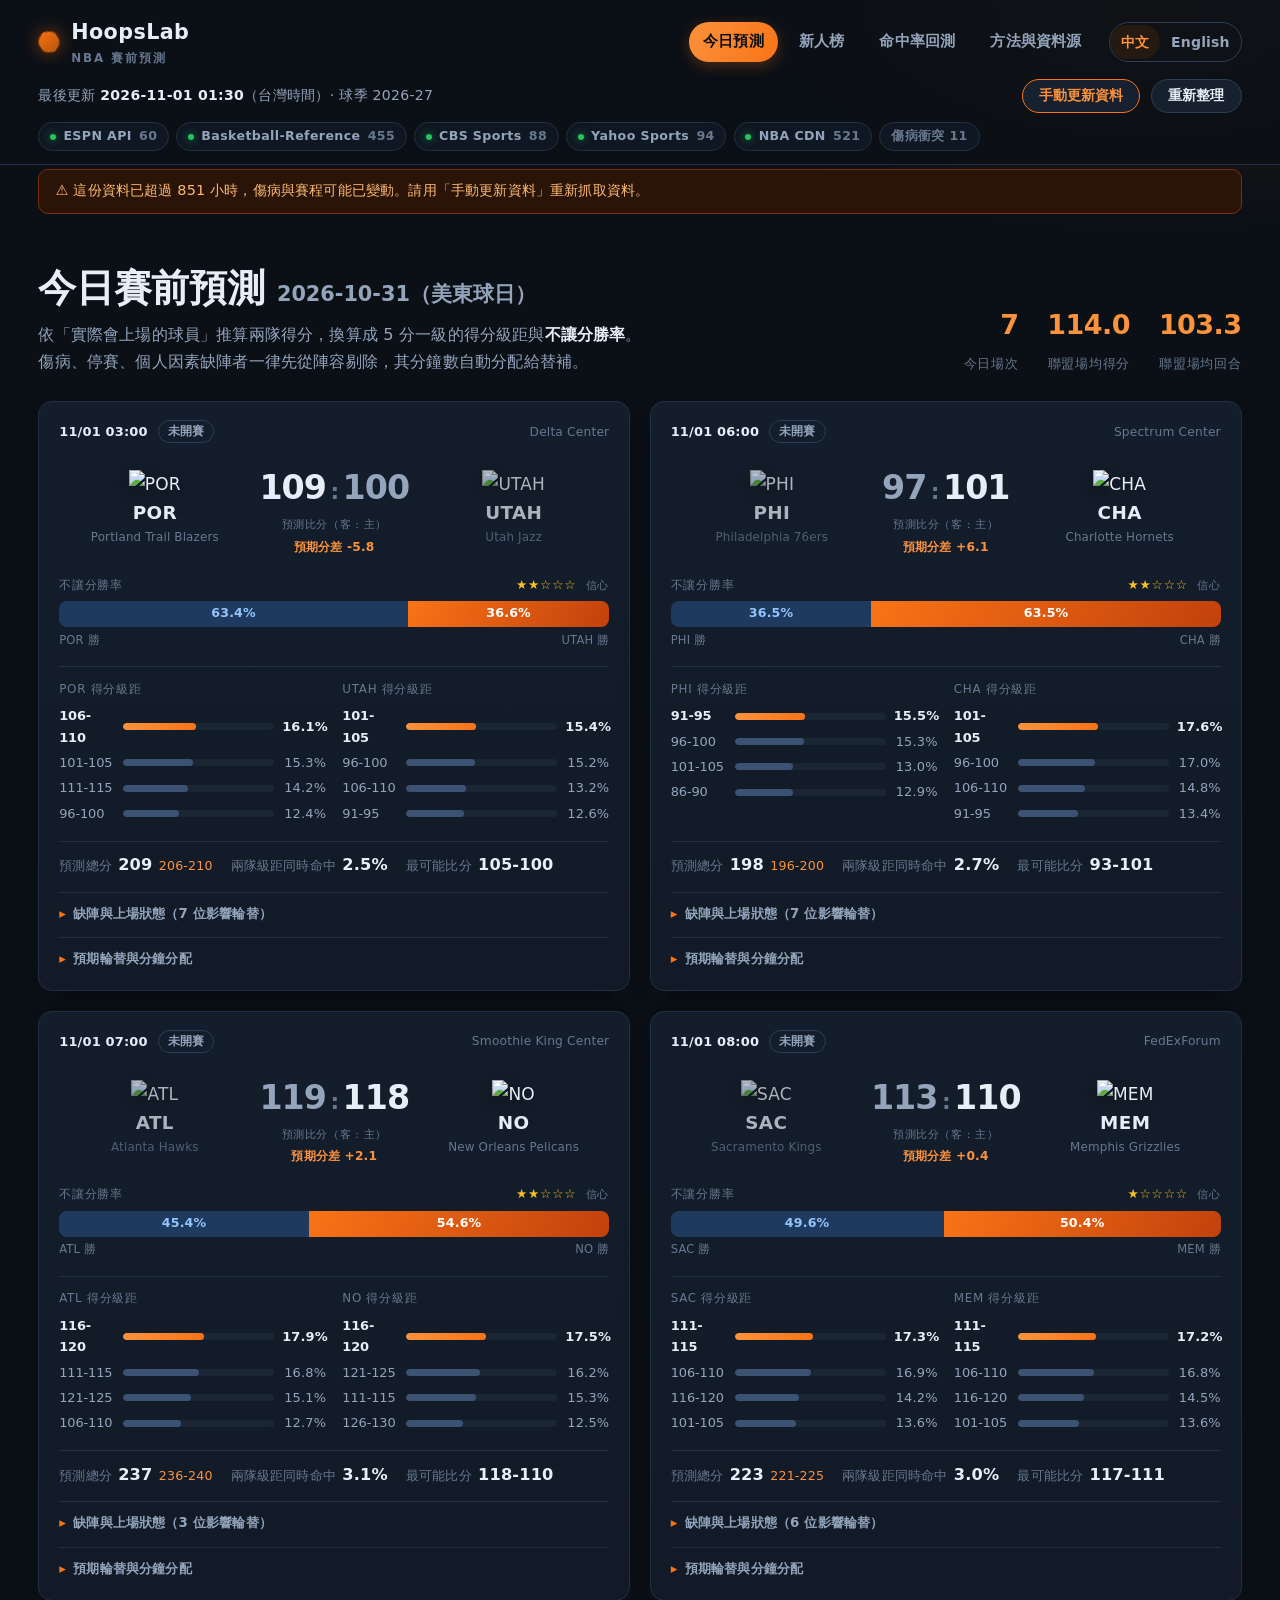
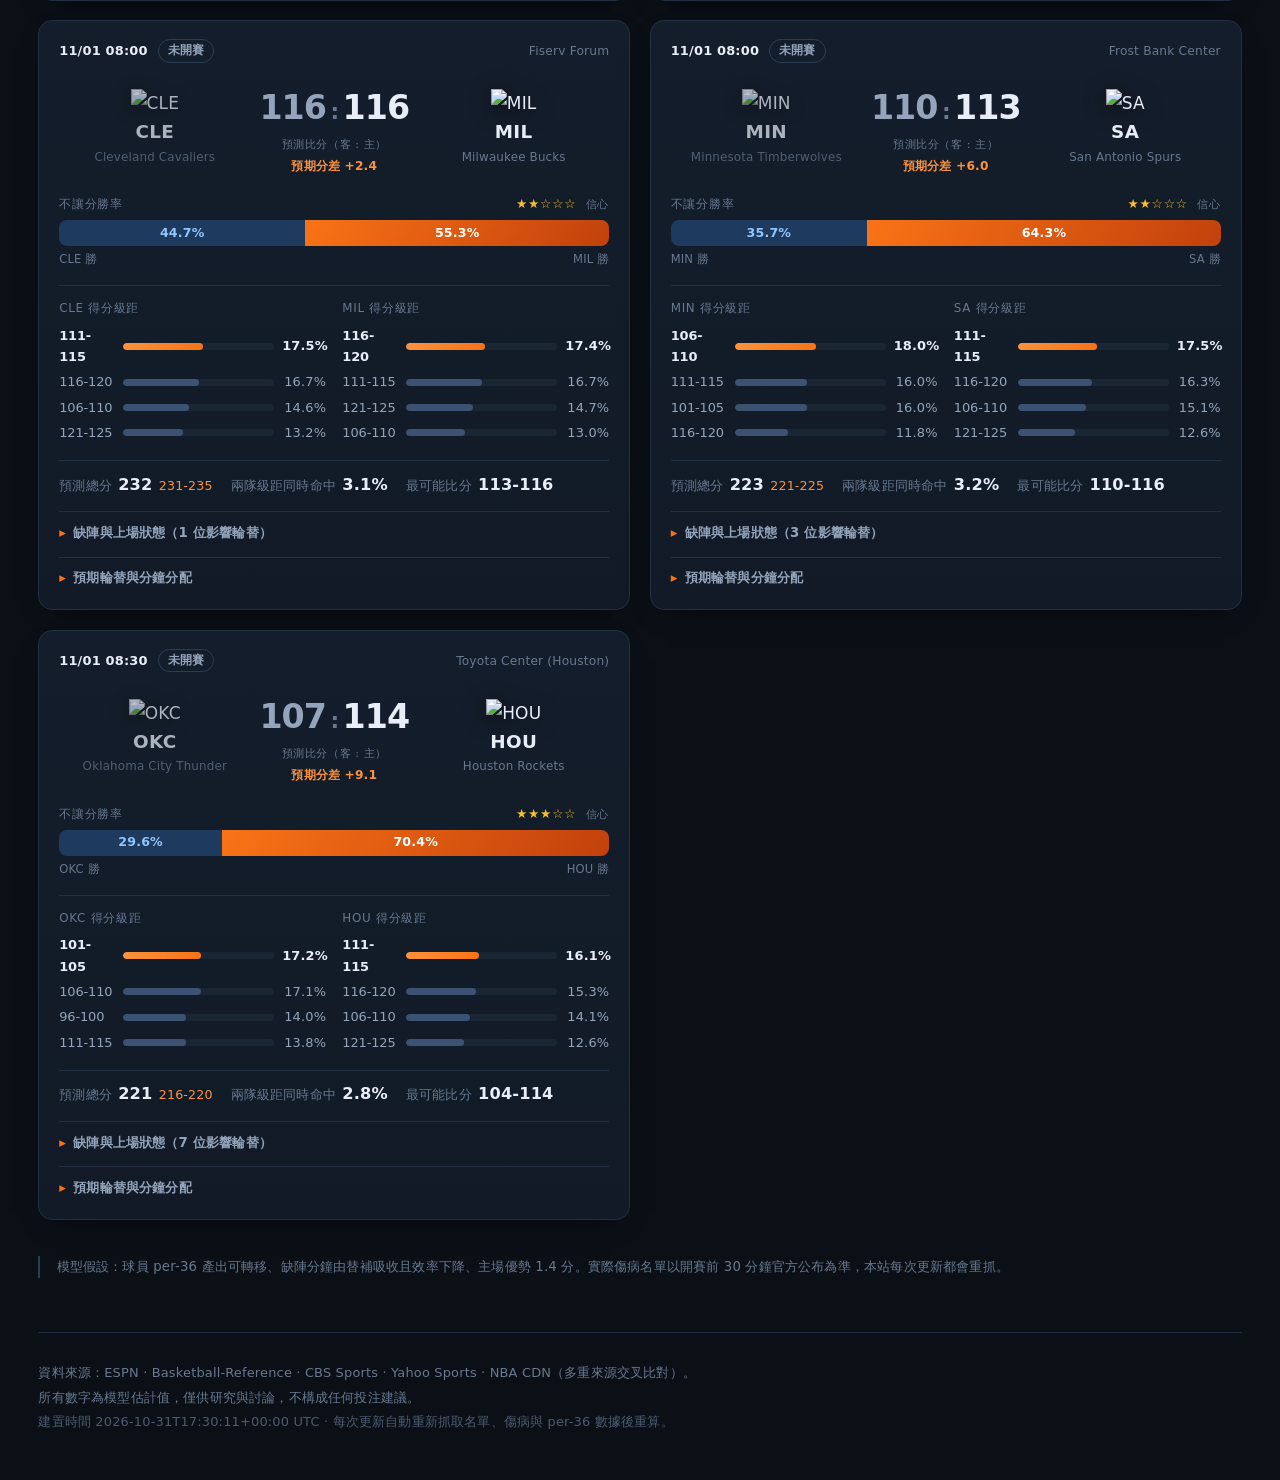
==== commit d5f41a2b: "chore: 更新預測 2026-11-01 01:30" ====
--- a/site/index.html
+++ b/site/index.html
@@ -27,7 +27,7 @@
     </nav>
   </div>
   <div class="wrap statusbar">
-    <div class="stamp">最後更新 <b>2026-10-31 19:41</b>（台灣時間）· 球季 2026-27</div>
+    <div class="stamp">最後更新 <b>2026-11-01 01:30</b>（台灣時間）· 球季 2026-27</div>
     <div class="stamp-links">
       <button id="manualUpdateBtn" class="btn-ghost primary" aria-expanded="false" aria-controls="manualUpdatePanel">手動更新資料</button>
       <button id="reloadBtn" class="btn-ghost" title="重新載入本頁">重新整理</button>
@@ -41,15 +41,15 @@
         <i></i>Basketball-Reference <em>455</em>
       </span>
       <span class="chip ok" title="傷病報告">
-        <i></i>CBS Sports <em>86</em>
+        <i></i>CBS Sports <em>88</em>
       </span>
       <span class="chip ok" title="傷病報告">
-        <i></i>Yahoo Sports <em>92</em>
+        <i></i>Yahoo Sports <em>94</em>
       </span>
       <span class="chip ok" title="球員大頭貼">
-        <i></i>NBA CDN <em>522</em>
+        <i></i>NBA CDN <em>521</em>
       </span>
-    <span class="chip neutral" title="三源傷病報告比對後不一致的球員數">傷病衝突 12</span>
+    <span class="chip neutral" title="三源傷病報告比對後不一致的球員數">傷病衝突 11</span>
   </div>
 </header>
 
@@ -72,7 +72,7 @@
   </div>
   <div class="hero-stats">
     <div><b>7</b><span>今日場次</span></div>
-    <div><b>113.7</b><span>聯盟場均得分</span></div>
+    <div><b>114.0</b><span>聯盟場均得分</span></div>
     <div><b>103.3</b><span>聯盟場均回合</span></div>
   </div>
 </section>
@@ -92,7 +92,7 @@
         <div class="tname">Portland Trail Blazers</div>
       </div>
       <div class="score">
-        <div class="nums"><span class="">108</span><i>:</i><span class="dimmer">100</span></div>
+        <div class="nums"><span class="">109</span><i>:</i><span class="dimmer">100</span></div>
         <div class="score-note">預測比分（客 : 主）</div>
         <div class="margin">預期分差 -5.8</div>
       </div>
@@ -115,31 +115,31 @@
     <div class="buckets">
       <div class="bcol">
         <div class="bhead">POR 得分級距</div>
-          <div class="brow lead"><span class="bl">106-110</span><span class="bb"><i style="width: 48.5%"></i></span><span class="bp">16.2%</span></div>
-          <div class="brow "><span class="bl">101-105</span><span class="bb"><i style="width: 46.4%"></i></span><span class="bp">15.5%</span></div>
-          <div class="brow "><span class="bl">111-115</span><span class="bb"><i style="width: 41.8%"></i></span><span class="bp">13.9%</span></div>
-          <div class="brow "><span class="bl">96-100</span><span class="bb"><i style="width: 37.6%"></i></span><span class="bp">12.5%</span></div>
+          <div class="brow lead"><span class="bl">106-110</span><span class="bb"><i style="width: 48.4%"></i></span><span class="bp">16.1%</span></div>
+          <div class="brow "><span class="bl">101-105</span><span class="bb"><i style="width: 46.0%"></i></span><span class="bp">15.3%</span></div>
+          <div class="brow "><span class="bl">111-115</span><span class="bb"><i style="width: 42.6%"></i></span><span class="bp">14.2%</span></div>
+          <div class="brow "><span class="bl">96-100</span><span class="bb"><i style="width: 37.1%"></i></span><span class="bp">12.4%</span></div>
       </div>
       <div class="bcol">
         <div class="bhead">UTAH 得分級距</div>
-          <div class="brow lead"><span class="bl">101-105</span><span class="bb"><i style="width: 45.9%"></i></span><span class="bp">15.3%</span></div>
-          <div class="brow "><span class="bl">96-100</span><span class="bb"><i style="width: 45.5%"></i></span><span class="bp">15.2%</span></div>
-          <div class="brow "><span class="bl">106-110</span><span class="bb"><i style="width: 39.0%"></i></span><span class="bp">13.0%</span></div>
-          <div class="brow "><span class="bl">91-95</span><span class="bb"><i style="width: 38.7%"></i></span><span class="bp">12.9%</span></div>
+          <div class="brow lead"><span class="bl">101-105</span><span class="bb"><i style="width: 46.1%"></i></span><span class="bp">15.4%</span></div>
+          <div class="brow "><span class="bl">96-100</span><span class="bb"><i style="width: 45.6%"></i></span><span class="bp">15.2%</span></div>
+          <div class="brow "><span class="bl">106-110</span><span class="bb"><i style="width: 39.6%"></i></span><span class="bp">13.2%</span></div>
+          <div class="brow "><span class="bl">91-95</span><span class="bb"><i style="width: 38.0%"></i></span><span class="bp">12.6%</span></div>
       </div>
     </div>
 
     <div class="mini">
-      <div><span>預測總分</span><b>208</b> <em>206-210</em></div>
+      <div><span>預測總分</span><b>209</b> <em>206-210</em></div>
       <div><span>兩隊級距同時命中</span><b>2.5%</b></div>
-      <div><span>最可能比分</span><b>104-100</b></div>
+      <div><span>最可能比分</span><b>105-100</b></div>
     </div>
 
     <details class="detail">
       <summary>缺陣與上場狀態（7 位影響輪替）</summary>
       <div class="detail-body">
           <div class="ds">
-            <h4>POR · 預估少 12.9 分（可用性 89%）</h4>
+            <h4>POR · 預估少 13.0 分（可用性 89%）</h4>
             <ul>
               <li>
                 <span class="st st-out">OUT</span>
@@ -159,7 +159,7 @@
             </ul>
           </div>
           <div class="ds">
-            <h4>UTAH · 預估少 25.8 分（可用性 80%）</h4>
+            <h4>UTAH · 預估少 25.9 分（可用性 80%）</h4>
             <ul>
               <li>
                 <span class="st st-out">OUT</span>
@@ -237,17 +237,17 @@
     </div>
 
     <div class="matchup">
-      <div class="side winner">
+      <div class="side ">
         <img src="https://a.espncdn.com/i/teamlogos/nba/500/phi.png" alt="PHI" loading="lazy">
         <div class="abbr">PHI</div>
         <div class="tname">Philadelphia 76ers</div>
       </div>
       <div class="score">
-        <div class="nums"><span class="">104</span><i>:</i><span class="dimmer">101</span></div>
+        <div class="nums"><span class="dimmer">97</span><i>:</i><span class="">101</span></div>
         <div class="score-note">預測比分（客 : 主）</div>
-        <div class="margin">預期分差 -0.2</div>
-      </div>
-      <div class="side ">
+        <div class="margin">預期分差 +6.1</div>
+      </div>
+      <div class="side winner">
         <img src="https://a.espncdn.com/i/teamlogos/nba/500/cha.png" alt="CHA" loading="lazy">
         <div class="abbr">CHA</div>
         <div class="tname">Charlotte Hornets</div>
@@ -255,10 +255,10 @@
     </div>
 
     <div class="winprob">
-      <div class="wp-head"><span>不讓分勝率</span><span class="stars">★☆☆☆☆ <em>信心</em></span></div>
+      <div class="wp-head"><span>不讓分勝率</span><span class="stars">★★☆☆☆ <em>信心</em></span></div>
       <div class="wp-bar">
-        <div class="wp-away" style="width: 51.0%">51.0%</div>
-        <div class="wp-home" style="width: 49.0%">49.0%</div>
+        <div class="wp-away" style="width: 36.5%">36.5%</div>
+        <div class="wp-home" style="width: 63.5%">63.5%</div>
       </div>
       <div class="wp-foot"><span>PHI 勝</span><span>CHA 勝</span></div>
     </div>
@@ -266,46 +266,56 @@
     <div class="buckets">
       <div class="bcol">
         <div class="bhead">PHI 得分級距</div>
-          <div class="brow lead"><span class="bl">101-105</span><span class="bb"><i style="width: 54.1%"></i></span><span class="bp">18.0%</span></div>
-          <div class="brow "><span class="bl">96-100</span><span class="bb"><i style="width: 49.1%"></i></span><span class="bp">16.4%</span></div>
-          <div class="brow "><span class="bl">106-110</span><span class="bb"><i style="width: 47.0%"></i></span><span class="bp">15.7%</span></div>
-          <div class="brow "><span class="bl">91-95</span><span class="bb"><i style="width: 35.9%"></i></span><span class="bp">12.0%</span></div>
+          <div class="brow lead"><span class="bl">91-95</span><span class="bb"><i style="width: 46.4%"></i></span><span class="bp">15.5%</span></div>
+          <div class="brow "><span class="bl">96-100</span><span class="bb"><i style="width: 45.8%"></i></span><span class="bp">15.3%</span></div>
+          <div class="brow "><span class="bl">101-105</span><span class="bb"><i style="width: 38.9%"></i></span><span class="bp">13.0%</span></div>
+          <div class="brow "><span class="bl">86-90</span><span class="bb"><i style="width: 38.7%"></i></span><span class="bp">12.9%</span></div>
       </div>
       <div class="bcol">
         <div class="bhead">CHA 得分級距</div>
-          <div class="brow lead"><span class="bl">101-105</span><span class="bb"><i style="width: 52.4%"></i></span><span class="bp">17.5%</span></div>
-          <div class="brow "><span class="bl">96-100</span><span class="bb"><i style="width: 49.0%"></i></span><span class="bp">16.3%</span></div>
-          <div class="brow "><span class="bl">106-110</span><span class="bb"><i style="width: 45.5%"></i></span><span class="bp">15.2%</span></div>
-          <div class="brow "><span class="bl">91-95</span><span class="bb"><i style="width: 37.7%"></i></span><span class="bp">12.6%</span></div>
+          <div class="brow lead"><span class="bl">101-105</span><span class="bb"><i style="width: 52.8%"></i></span><span class="bp">17.6%</span></div>
+          <div class="brow "><span class="bl">96-100</span><span class="bb"><i style="width: 51.0%"></i></span><span class="bp">17.0%</span></div>
+          <div class="brow "><span class="bl">106-110</span><span class="bb"><i style="width: 44.5%"></i></span><span class="bp">14.8%</span></div>
+          <div class="brow "><span class="bl">91-95</span><span class="bb"><i style="width: 40.1%"></i></span><span class="bp">13.4%</span></div>
       </div>
     </div>
 
     <div class="mini">
-      <div><span>預測總分</span><b>206</b> <em>201-205</em></div>
-      <div><span>兩隊級距同時命中</span><b>3.2%</b></div>
-      <div><span>最可能比分</span><b>102-96</b></div>
-    </div>
-
-    <details class="detail">
-      <summary>缺陣與上場狀態（5 位影響輪替）</summary>
+      <div><span>預測總分</span><b>198</b> <em>196-200</em></div>
+      <div><span>兩隊級距同時命中</span><b>2.7%</b></div>
+      <div><span>最可能比分</span><b>93-101</b></div>
+    </div>
+
+    <details class="detail">
+      <summary>缺陣與上場狀態（7 位影響輪替）</summary>
       <div class="detail-body">
           <div class="ds">
-            <h4>PHI · 預估少 11.2 分（可用性 90%）</h4>
-            <ul>
+            <h4>PHI · 預估少 24.7 分（可用性 80%）</h4>
+            <ul>
+              <li>
+                <span class="st st-out">OUT</span>
+                <b>Joel Embiid</b> <em>C</em>
+                <span class="lost">影響 −8.3 分</span>
+              </li>
+              <li>
+                <span class="st st-out">OUT</span>
+                <b>LeBron James</b> <em>F</em>
+                <span class="lost">影響 −6.5 分</span>
+              </li>
               <li>
                 <span class="st st-questionable">QUESTIONABLE</span>
                 <b>Jaylen Brown</b> <em>G</em>
-                <span class="lost">影響 −6.9 分</span>
+                <span class="lost">影響 −4.4 分</span>
 <span class="warn" title="來源不一致">⚠︎</span>              </li>
               <li>
                 <span class="st st-out">OUT</span>
                 <b>Dominick Barlow</b> <em>F</em>
-                <span class="lost">影響 −2.0 分</span>
-              </li>
-            </ul>
-          </div>
-          <div class="ds">
-            <h4>CHA · 預估少 16.1 分（可用性 86%）</h4>
+                <span class="lost">影響 −2.6 分</span>
+              </li>
+            </ul>
+          </div>
+          <div class="ds">
+            <h4>CHA · 預估少 15.9 分（可用性 86%）</h4>
             <ul>
               <li>
                 <span class="st st-out">OUT</span>
@@ -315,7 +325,7 @@
               <li>
                 <span class="st st-out">OUT</span>
                 <b>Coby White</b> <em>G</em>
-                <span class="lost">影響 −5.8 分</span>
+                <span class="lost">影響 −5.7 分</span>
               </li>
               <li>
                 <span class="st st-out">OUT</span>
@@ -335,14 +345,16 @@
             <table class="mini-table">
               <thead><tr><th>球員</th><th>MIN</th><th>PTS</th></tr></thead>
               <tbody>
-                <tr><td>Tyrese Maxey</td><td>37.5</td><td>28.3</td></tr>
-                <tr><td>VJ Edgecombe</td><td>34.0</td><td>14.2</td></tr>
-                <tr><td>LeBron James</td><td>32.9</td><td>19.4</td></tr>
-                <tr><td>Joel Embiid</td><td>32.4</td><td>24.7</td></tr>
-                <tr><td>Rayan Rupert</td><td>30.7</td><td>11.8</td></tr>
-                <tr><td>Anfernee Simons</td><td>26.8</td><td>13.5</td></tr>
+                <tr><td>Tyrese Maxey</td><td>37.4</td><td>28.2</td></tr>
+                <tr><td>VJ Edgecombe</td><td>33.9</td><td>14.2</td></tr>
+                <tr><td>Rayan Rupert</td><td>30.6</td><td>11.8</td></tr>
+                <tr><td>Anfernee Simons</td><td>26.7</td><td>13.4</td></tr>
                 <tr><td>Dean Wade</td><td>23.3</td><td>5.4</td></tr>
-                <tr><td>Kentavious Caldwell-Pope</td><td>22.5</td><td>7.8</td></tr>
+                <tr><td>Kentavious Caldwell-Pope</td><td>22.4</td><td>7.8</td></tr>
+                <tr><td>Caleb Love</td><td>18.9</td><td>8.2</td></tr>
+                <tr><td>Jaylen Brown</td><td>17.3</td><td>13.0</td></tr>
+                <tr><td>Adem Bona</td><td>15.6</td><td>3.5</td></tr>
+                <tr><td>Justin Edwards</td><td>13.9</td><td>4.9</td></tr>
               </tbody>
             </table>
           </div>
@@ -381,7 +393,7 @@
         <div class="tname">Atlanta Hawks</div>
       </div>
       <div class="score">
-        <div class="nums"><span class="dimmer">118</span><i>:</i><span class="">118</span></div>
+        <div class="nums"><span class="dimmer">119</span><i>:</i><span class="">118</span></div>
         <div class="score-note">預測比分（客 : 主）</div>
         <div class="margin">預期分差 +2.1</div>
       </div>
@@ -405,23 +417,23 @@
       <div class="bcol">
         <div class="bhead">ATL 得分級距</div>
           <div class="brow lead"><span class="bl">116-120</span><span class="bb"><i style="width: 53.8%"></i></span><span class="bp">17.9%</span></div>
-          <div class="brow "><span class="bl">111-115</span><span class="bb"><i style="width: 50.7%"></i></span><span class="bp">16.9%</span></div>
-          <div class="brow "><span class="bl">121-125</span><span class="bb"><i style="width: 44.3%"></i></span><span class="bp">14.8%</span></div>
-          <div class="brow "><span class="bl">106-110</span><span class="bb"><i style="width: 39.2%"></i></span><span class="bp">13.1%</span></div>
+          <div class="brow "><span class="bl">111-115</span><span class="bb"><i style="width: 50.4%"></i></span><span class="bp">16.8%</span></div>
+          <div class="brow "><span class="bl">121-125</span><span class="bb"><i style="width: 45.2%"></i></span><span class="bp">15.1%</span></div>
+          <div class="brow "><span class="bl">106-110</span><span class="bb"><i style="width: 38.1%"></i></span><span class="bp">12.7%</span></div>
       </div>
       <div class="bcol">
         <div class="bhead">NO 得分級距</div>
-          <div class="brow lead"><span class="bl">116-120</span><span class="bb"><i style="width: 52.8%"></i></span><span class="bp">17.6%</span></div>
-          <div class="brow "><span class="bl">121-125</span><span class="bb"><i style="width: 48.3%"></i></span><span class="bp">16.1%</span></div>
-          <div class="brow "><span class="bl">111-115</span><span class="bb"><i style="width: 46.4%"></i></span><span class="bp">15.5%</span></div>
-          <div class="brow "><span class="bl">126-130</span><span class="bb"><i style="width: 36.5%"></i></span><span class="bp">12.2%</span></div>
+          <div class="brow lead"><span class="bl">116-120</span><span class="bb"><i style="width: 52.5%"></i></span><span class="bp">17.5%</span></div>
+          <div class="brow "><span class="bl">121-125</span><span class="bb"><i style="width: 48.5%"></i></span><span class="bp">16.2%</span></div>
+          <div class="brow "><span class="bl">111-115</span><span class="bb"><i style="width: 45.9%"></i></span><span class="bp">15.3%</span></div>
+          <div class="brow "><span class="bl">126-130</span><span class="bb"><i style="width: 37.6%"></i></span><span class="bp">12.5%</span></div>
       </div>
     </div>
 
     <div class="mini">
-      <div><span>預測總分</span><b>236</b> <em>236-240</em></div>
-      <div><span>兩隊級距同時命中</span><b>3.2%</b></div>
-      <div><span>最可能比分</span><b>115-118</b></div>
+      <div><span>預測總分</span><b>237</b> <em>236-240</em></div>
+      <div><span>兩隊級距同時命中</span><b>3.1%</b></div>
+      <div><span>最可能比分</span><b>118-110</b></div>
     </div>
 
     <details class="detail">
@@ -508,7 +520,7 @@
         <div class="tname">Sacramento Kings</div>
       </div>
       <div class="score">
-        <div class="nums"><span class="dimmer">112</span><i>:</i><span class="">110</span></div>
+        <div class="nums"><span class="dimmer">113</span><i>:</i><span class="">110</span></div>
         <div class="score-note">預測比分（客 : 主）</div>
         <div class="margin">預期分差 +0.4</div>
       </div>
@@ -531,24 +543,24 @@
     <div class="buckets">
       <div class="bcol">
         <div class="bhead">SAC 得分級距</div>
-          <div class="brow lead"><span class="bl">106-110</span><span class="bb"><i style="width: 51.5%"></i></span><span class="bp">17.2%</span></div>
-          <div class="brow "><span class="bl">111-115</span><span class="bb"><i style="width: 51.5%"></i></span><span class="bp">17.2%</span></div>
-          <div class="brow "><span class="bl">116-120</span><span class="bb"><i style="width: 42.0%"></i></span><span class="bp">14.0%</span></div>
-          <div class="brow "><span class="bl">101-105</span><span class="bb"><i style="width: 41.6%"></i></span><span class="bp">13.9%</span></div>
+          <div class="brow lead"><span class="bl">111-115</span><span class="bb"><i style="width: 52.0%"></i></span><span class="bp">17.3%</span></div>
+          <div class="brow "><span class="bl">106-110</span><span class="bb"><i style="width: 50.8%"></i></span><span class="bp">16.9%</span></div>
+          <div class="brow "><span class="bl">116-120</span><span class="bb"><i style="width: 42.7%"></i></span><span class="bp">14.2%</span></div>
+          <div class="brow "><span class="bl">101-105</span><span class="bb"><i style="width: 40.8%"></i></span><span class="bp">13.6%</span></div>
       </div>
       <div class="bcol">
         <div class="bhead">MEM 得分級距</div>
-          <div class="brow lead"><span class="bl">111-115</span><span class="bb"><i style="width: 51.3%"></i></span><span class="bp">17.1%</span></div>
-          <div class="brow "><span class="bl">106-110</span><span class="bb"><i style="width: 50.9%"></i></span><span class="bp">17.0%</span></div>
-          <div class="brow "><span class="bl">116-120</span><span class="bb"><i style="width: 42.8%"></i></span><span class="bp">14.3%</span></div>
-          <div class="brow "><span class="bl">101-105</span><span class="bb"><i style="width: 41.2%"></i></span><span class="bp">13.7%</span></div>
+          <div class="brow lead"><span class="bl">111-115</span><span class="bb"><i style="width: 51.6%"></i></span><span class="bp">17.2%</span></div>
+          <div class="brow "><span class="bl">106-110</span><span class="bb"><i style="width: 50.3%"></i></span><span class="bp">16.8%</span></div>
+          <div class="brow "><span class="bl">116-120</span><span class="bb"><i style="width: 43.5%"></i></span><span class="bp">14.5%</span></div>
+          <div class="brow "><span class="bl">101-105</span><span class="bb"><i style="width: 40.7%"></i></span><span class="bp">13.6%</span></div>
       </div>
     </div>
 
     <div class="mini">
       <div><span>預測總分</span><b>223</b> <em>221-225</em></div>
-      <div><span>兩隊級距同時命中</span><b>2.9%</b></div>
-      <div><span>最可能比分</span><b>112-113</b></div>
+      <div><span>兩隊級距同時命中</span><b>3.0%</b></div>
+      <div><span>最可能比分</span><b>117-111</b></div>
     </div>
 
     <details class="detail">
@@ -570,7 +582,7 @@
               <li>
                 <span class="st st-out">OUT</span>
                 <b>Dylan Cardwell</b> <em>C</em>
-                <span class="lost">影響 −0.2 分</span>
+                <span class="lost">影響 −0.1 分</span>
               </li>
             </ul>
           </div>
@@ -607,7 +619,7 @@
               <tbody>
                 <tr><td>Zach LaVine</td><td>32.3</td><td>21.3</td></tr>
                 <tr><td>Domantas Sabonis</td><td>31.2</td><td>16.6</td></tr>
-                <tr><td>De&#39;Andre Hunter</td><td>26.0</td><td>8.2</td></tr>
+                <tr><td>De&#39;Andre Hunter</td><td>26.0</td><td>8.1</td></tr>
                 <tr><td>Precious Achiuwa</td><td>25.1</td><td>10.9</td></tr>
                 <tr><td>Leaky Black</td><td>24.8</td><td>5.7</td></tr>
                 <tr><td>Daeqwon Plowden</td><td>23.5</td><td>8.1</td></tr>
@@ -624,14 +636,14 @@
             <table class="mini-table">
               <thead><tr><th>球員</th><th>MIN</th><th>PTS</th></tr></thead>
               <tbody>
-                <tr><td>Jerami Grant</td><td>26.7</td><td>14.4</td></tr>
+                <tr><td>Jerami Grant</td><td>26.7</td><td>14.3</td></tr>
                 <tr><td>Jaylen Wells</td><td>25.4</td><td>12.4</td></tr>
                 <tr><td>Cedric Coward</td><td>25.2</td><td>13.1</td></tr>
                 <tr><td>Zach Edey</td><td>23.2</td><td>12.0</td></tr>
-                <tr><td>Cam Spencer</td><td>20.9</td><td>10.4</td></tr>
+                <tr><td>Cam Spencer</td><td>20.9</td><td>10.3</td></tr>
                 <tr><td>Jahmai Mashack</td><td>20.5</td><td>5.5</td></tr>
                 <tr><td>Isaiah Stewart</td><td>20.2</td><td>10.0</td></tr>
-                <tr><td>Taylor Hendricks</td><td>20.1</td><td>7.2</td></tr>
+                <tr><td>Taylor Hendricks</td><td>20.1</td><td>7.1</td></tr>
                 <tr><td>Kris Murray</td><td>19.9</td><td>4.0</td></tr>
                 <tr><td>Javon Small</td><td>19.1</td><td>9.3</td></tr>
                 <tr><td>GG Jackson</td><td>18.7</td><td>9.7</td></tr>
@@ -677,17 +689,17 @@
     <div class="buckets">
       <div class="bcol">
         <div class="bhead">CLE 得分級距</div>
-          <div class="brow lead"><span class="bl">111-115</span><span class="bb"><i style="width: 53.0%"></i></span><span class="bp">17.7%</span></div>
-          <div class="brow "><span class="bl">116-120</span><span class="bb"><i style="width: 49.4%"></i></span><span class="bp">16.5%</span></div>
-          <div class="brow "><span class="bl">106-110</span><span class="bb"><i style="width: 44.2%"></i></span><span class="bp">14.8%</span></div>
-          <div class="brow "><span class="bl">121-125</span><span class="bb"><i style="width: 38.7%"></i></span><span class="bp">12.9%</span></div>
+          <div class="brow lead"><span class="bl">111-115</span><span class="bb"><i style="width: 52.6%"></i></span><span class="bp">17.5%</span></div>
+          <div class="brow "><span class="bl">116-120</span><span class="bb"><i style="width: 50.0%"></i></span><span class="bp">16.7%</span></div>
+          <div class="brow "><span class="bl">106-110</span><span class="bb"><i style="width: 43.7%"></i></span><span class="bp">14.6%</span></div>
+          <div class="brow "><span class="bl">121-125</span><span class="bb"><i style="width: 39.5%"></i></span><span class="bp">13.2%</span></div>
       </div>
       <div class="bcol">
         <div class="bhead">MIL 得分級距</div>
-          <div class="brow lead"><span class="bl">116-120</span><span class="bb"><i style="width: 52.1%"></i></span><span class="bp">17.4%</span></div>
-          <div class="brow "><span class="bl">111-115</span><span class="bb"><i style="width: 50.0%"></i></span><span class="bp">16.7%</span></div>
-          <div class="brow "><span class="bl">121-125</span><span class="bb"><i style="width: 43.8%"></i></span><span class="bp">14.6%</span></div>
-          <div class="brow "><span class="bl">106-110</span><span class="bb"><i style="width: 40.1%"></i></span><span class="bp">13.4%</span></div>
+          <div class="brow lead"><span class="bl">116-120</span><span class="bb"><i style="width: 52.3%"></i></span><span class="bp">17.4%</span></div>
+          <div class="brow "><span class="bl">111-115</span><span class="bb"><i style="width: 50.1%"></i></span><span class="bp">16.7%</span></div>
+          <div class="brow "><span class="bl">121-125</span><span class="bb"><i style="width: 44.1%"></i></span><span class="bp">14.7%</span></div>
+          <div class="brow "><span class="bl">106-110</span><span class="bb"><i style="width: 38.9%"></i></span><span class="bp">13.0%</span></div>
       </div>
     </div>
 
@@ -724,7 +736,7 @@
             <table class="mini-table">
               <thead><tr><th>球員</th><th>MIN</th><th>PTS</th></tr></thead>
               <tbody>
-                <tr><td>James Harden</td><td>34.1</td><td>20.1</td></tr>
+                <tr><td>James Harden</td><td>34.1</td><td>20.0</td></tr>
                 <tr><td>Donovan Mitchell</td><td>33.7</td><td>27.4</td></tr>
                 <tr><td>Evan Mobley</td><td>32.5</td><td>18.6</td></tr>
                 <tr><td>Peyton Watson</td><td>29.5</td><td>13.7</td></tr>
@@ -743,8 +755,8 @@
             <table class="mini-table">
               <thead><tr><th>球員</th><th>MIN</th><th>PTS</th></tr></thead>
               <tbody>
-                <tr><td>Tyler Herro</td><td>29.7</td><td>20.9</td></tr>
-                <tr><td>Ryan Rollins</td><td>29.0</td><td>14.5</td></tr>
+                <tr><td>Tyler Herro</td><td>29.7</td><td>20.8</td></tr>
+                <tr><td>Ryan Rollins</td><td>29.0</td><td>14.4</td></tr>
                 <tr><td>Jaime Jaquez Jr.</td><td>27.2</td><td>15.5</td></tr>
                 <tr><td>Myles Turner</td><td>25.5</td><td>9.6</td></tr>
                 <tr><td>Kyle Kuzma</td><td>25.4</td><td>11.8</td></tr>
@@ -772,9 +784,9 @@
         <div class="tname">Minnesota Timberwolves</div>
       </div>
       <div class="score">
-        <div class="nums"><span class="dimmer">110</span><i>:</i><span class="">114</span></div>
+        <div class="nums"><span class="dimmer">110</span><i>:</i><span class="">113</span></div>
         <div class="score-note">預測比分（客 : 主）</div>
-        <div class="margin">預期分差 +6.6</div>
+        <div class="margin">預期分差 +6.0</div>
       </div>
       <div class="side winner">
         <img src="https://a.espncdn.com/i/teamlogos/nba/500/sa.png" alt="SA" loading="lazy">
@@ -786,8 +798,8 @@
     <div class="winprob">
       <div class="wp-head"><span>不讓分勝率</span><span class="stars">★★☆☆☆ <em>信心</em></span></div>
       <div class="wp-bar">
-        <div class="wp-away" style="width: 34.4%">34.4%</div>
-        <div class="wp-home" style="width: 65.6%">65.6%</div>
+        <div class="wp-away" style="width: 35.7%">35.7%</div>
+        <div class="wp-home" style="width: 64.3%">64.3%</div>
       </div>
       <div class="wp-foot"><span>MIN 勝</span><span>SA 勝</span></div>
     </div>
@@ -795,24 +807,24 @@
     <div class="buckets">
       <div class="bcol">
         <div class="bhead">MIN 得分級距</div>
-          <div class="brow lead"><span class="bl">106-110</span><span class="bb"><i style="width: 53.0%"></i></span><span class="bp">17.7%</span></div>
-          <div class="brow "><span class="bl">101-105</span><span class="bb"><i style="width: 47.7%"></i></span><span class="bp">15.9%</span></div>
-          <div class="brow "><span class="bl">111-115</span><span class="bb"><i style="width: 47.1%"></i></span><span class="bp">15.7%</span></div>
-          <div class="brow "><span class="bl">96-100</span><span class="bb"><i style="width: 35.1%"></i></span><span class="bp">11.7%</span></div>
+          <div class="brow lead"><span class="bl">106-110</span><span class="bb"><i style="width: 54.1%"></i></span><span class="bp">18.0%</span></div>
+          <div class="brow "><span class="bl">111-115</span><span class="bb"><i style="width: 48.0%"></i></span><span class="bp">16.0%</span></div>
+          <div class="brow "><span class="bl">101-105</span><span class="bb"><i style="width: 47.9%"></i></span><span class="bp">16.0%</span></div>
+          <div class="brow "><span class="bl">116-120</span><span class="bb"><i style="width: 35.5%"></i></span><span class="bp">11.8%</span></div>
       </div>
       <div class="bcol">
         <div class="bhead">SA 得分級距</div>
-          <div class="brow lead"><span class="bl">111-115</span><span class="bb"><i style="width: 52.0%"></i></span><span class="bp">17.3%</span></div>
-          <div class="brow "><span class="bl">116-120</span><span class="bb"><i style="width: 49.5%"></i></span><span class="bp">16.5%</span></div>
-          <div class="brow "><span class="bl">106-110</span><span class="bb"><i style="width: 44.5%"></i></span><span class="bp">14.8%</span></div>
-          <div class="brow "><span class="bl">121-125</span><span class="bb"><i style="width: 38.9%"></i></span><span class="bp">13.0%</span></div>
+          <div class="brow lead"><span class="bl">111-115</span><span class="bb"><i style="width: 52.4%"></i></span><span class="bp">17.5%</span></div>
+          <div class="brow "><span class="bl">116-120</span><span class="bb"><i style="width: 49.0%"></i></span><span class="bp">16.3%</span></div>
+          <div class="brow "><span class="bl">106-110</span><span class="bb"><i style="width: 45.3%"></i></span><span class="bp">15.1%</span></div>
+          <div class="brow "><span class="bl">121-125</span><span class="bb"><i style="width: 37.7%"></i></span><span class="bp">12.6%</span></div>
       </div>
     </div>
 
     <div class="mini">
       <div><span>預測總分</span><b>223</b> <em>221-225</em></div>
-      <div><span>兩隊級距同時命中</span><b>3.1%</b></div>
-      <div><span>最可能比分</span><b>106-114</b></div>
+      <div><span>兩隊級距同時命中</span><b>3.2%</b></div>
+      <div><span>最可能比分</span><b>110-116</b></div>
     </div>
 
     <details class="detail">
@@ -834,7 +846,7 @@
             </ul>
           </div>
           <div class="ds">
-            <h4>SA · 預估少 5.4 分（可用性 96%）</h4>
+            <h4>SA · 預估少 5.3 分（可用性 96%）</h4>
             <ul>
               <li>
                 <span class="st st-out">OUT</span>
@@ -858,7 +870,7 @@
                 <tr><td>Rudy Gobert</td><td>30.7</td><td>9.6</td></tr>
                 <tr><td>Ayo Dosunmu</td><td>28.4</td><td>14.3</td></tr>
                 <tr><td>LaMelo Ball</td><td>27.2</td><td>18.0</td></tr>
-                <tr><td>Jonathan Kuminga</td><td>24.3</td><td>12.3</td></tr>
+                <tr><td>Jonathan Kuminga</td><td>24.3</td><td>12.2</td></tr>
                 <tr><td>Cody Williams</td><td>19.0</td><td>4.6</td></tr>
                 <tr><td>Terrence Shannon Jr.</td><td>15.8</td><td>8.1</td></tr>
                 <tr><td>Bones Hyland</td><td>14.8</td><td>8.2</td></tr>
@@ -902,9 +914,9 @@
         <div class="tname">Oklahoma City Thunder</div>
       </div>
       <div class="score">
-        <div class="nums"><span class="dimmer">106</span><i>:</i><span class="">113</span></div>
+        <div class="nums"><span class="dimmer">107</span><i>:</i><span class="">114</span></div>
         <div class="score-note">預測比分（客 : 主）</div>
-        <div class="margin">預期分差 +10.0</div>
+        <div class="margin">預期分差 +9.1</div>
       </div>
       <div class="side winner">
         <img src="https://a.espncdn.com/i/teamlogos/nba/500/hou.png" alt="HOU" loading="lazy">
@@ -914,10 +926,10 @@
     </div>
 
     <div class="winprob">
-      <div class="wp-head"><span>不讓分勝率</span><span class="stars">★★★★☆ <em>信心</em></span></div>
+      <div class="wp-head"><span>不讓分勝率</span><span class="stars">★★★☆☆ <em>信心</em></span></div>
       <div class="wp-bar">
-        <div class="wp-away" style="width: 28.4%">28.4%</div>
-        <div class="wp-home" style="width: 71.6%">71.6%</div>
+        <div class="wp-away" style="width: 29.6%">29.6%</div>
+        <div class="wp-home" style="width: 70.4%">70.4%</div>
       </div>
       <div class="wp-foot"><span>OKC 勝</span><span>HOU 勝</span></div>
     </div>
@@ -925,51 +937,51 @@
     <div class="buckets">
       <div class="bcol">
         <div class="bhead">OKC 得分級距</div>
-          <div class="brow lead"><span class="bl">101-105</span><span class="bb"><i style="width: 53.0%"></i></span><span class="bp">17.7%</span></div>
-          <div class="brow "><span class="bl">106-110</span><span class="bb"><i style="width: 49.4%"></i></span><span class="bp">16.5%</span></div>
-          <div class="brow "><span class="bl">96-100</span><span class="bb"><i style="width: 44.2%"></i></span><span class="bp">14.8%</span></div>
-          <div class="brow "><span class="bl">111-115</span><span class="bb"><i style="width: 38.7%"></i></span><span class="bp">12.9%</span></div>
+          <div class="brow lead"><span class="bl">101-105</span><span class="bb"><i style="width: 51.7%"></i></span><span class="bp">17.2%</span></div>
+          <div class="brow "><span class="bl">106-110</span><span class="bb"><i style="width: 51.4%"></i></span><span class="bp">17.1%</span></div>
+          <div class="brow "><span class="bl">96-100</span><span class="bb"><i style="width: 41.9%"></i></span><span class="bp">14.0%</span></div>
+          <div class="brow "><span class="bl">111-115</span><span class="bb"><i style="width: 41.3%"></i></span><span class="bp">13.8%</span></div>
       </div>
       <div class="bcol">
         <div class="bhead">HOU 得分級距</div>
-          <div class="brow lead"><span class="bl">111-115</span><span class="bb"><i style="width: 46.1%"></i></span><span class="bp">15.4%</span></div>
-          <div class="brow "><span class="bl">116-120</span><span class="bb"><i style="width: 43.4%"></i></span><span class="bp">14.5%</span></div>
-          <div class="brow "><span class="bl">106-110</span><span class="bb"><i style="width: 41.5%"></i></span><span class="bp">13.8%</span></div>
-          <div class="brow "><span class="bl">121-125</span><span class="bb"><i style="width: 36.6%"></i></span><span class="bp">12.2%</span></div>
+          <div class="brow lead"><span class="bl">111-115</span><span class="bb"><i style="width: 48.3%"></i></span><span class="bp">16.1%</span></div>
+          <div class="brow "><span class="bl">116-120</span><span class="bb"><i style="width: 46.0%"></i></span><span class="bp">15.3%</span></div>
+          <div class="brow "><span class="bl">106-110</span><span class="bb"><i style="width: 42.2%"></i></span><span class="bp">14.1%</span></div>
+          <div class="brow "><span class="bl">121-125</span><span class="bb"><i style="width: 37.9%"></i></span><span class="bp">12.6%</span></div>
       </div>
     </div>
 
     <div class="mini">
-      <div><span>預測總分</span><b>219</b> <em>216-220</em></div>
-      <div><span>兩隊級距同時命中</span><b>2.7%</b></div>
-      <div><span>最可能比分</span><b>103-114</b></div>
+      <div><span>預測總分</span><b>221</b> <em>216-220</em></div>
+      <div><span>兩隊級距同時命中</span><b>2.8%</b></div>
+      <div><span>最可能比分</span><b>104-114</b></div>
     </div>
 
     <details class="detail">
       <summary>缺陣與上場狀態（7 位影響輪替）</summary>
       <div class="detail-body">
           <div class="ds">
-            <h4>OKC · 預估少 7.7 分（可用性 93%）</h4>
+            <h4>OKC · 預估少 6.0 分（可用性 95%）</h4>
             <ul>
               <li>
                 <span class="st st-out">OUT</span>
                 <b>Chet Holmgren</b> <em>C</em>
-                <span class="lost">影響 −2.5 分</span>
+                <span class="lost">影響 −1.9 分</span>
               </li>
               <li>
                 <span class="st st-out">OUT</span>
                 <b>Jalen Williams</b> <em>G</em>
-                <span class="lost">影響 −2.4 分</span>
+                <span class="lost">影響 −1.9 分</span>
               </li>
               <li>
                 <span class="st st-out">OUT</span>
                 <b>Cason Wallace</b> <em>G</em>
-                <span class="lost">影響 −1.2 分</span>
+                <span class="lost">影響 −0.9 分</span>
               </li>
               <li>
                 <span class="st st-out">OUT</span>
                 <b>Alex Caruso</b> <em>G</em>
-                <span class="lost">影響 −1.0 分</span>
+                <span class="lost">影響 −0.8 分</span>
               </li>
             </ul>
           </div>
@@ -981,16 +993,16 @@
                 <b>Steven Adams</b> <em>C</em>
                 <span class="lost">影響 −0.0 分</span>
               </li>
-              <li>
-                <span class="st st-questionable">QUESTIONABLE</span>
-                <b>Alperen Sengun</b> <em>C</em>
-                <span class="lost">影響 −0.0 分</span>
-<span class="warn" title="來源不一致">⚠︎</span>              </li>
               <li>
                 <span class="st st-questionable">QUESTIONABLE</span>
                 <b>Reed Sheppard</b> <em>G</em>
                 <span class="lost">影響 −0.0 分</span>
 <span class="warn" title="來源不一致">⚠︎</span>              </li>
+              <li>
+                <span class="st st-out">OUT</span>
+                <b>Fred VanVleet</b> <em>G</em>
+                <span class="lost">影響 −0.0 分</span>
+              </li>
             </ul>
           </div>
       </div>
@@ -1005,16 +1017,16 @@
               <thead><tr><th>球員</th><th>MIN</th><th>PTS</th></tr></thead>
               <tbody>
                 <tr><td>Shai Gilgeous-Alexander</td><td>40.0</td><td>36.9</td></tr>
-                <tr><td>Ajay Mitchell</td><td>31.0</td><td>18.4</td></tr>
-                <tr><td>Isaiah Hartenstein</td><td>29.0</td><td>11.5</td></tr>
-                <tr><td>Jared McCain</td><td>23.8</td><td>12.9</td></tr>
-                <tr><td>Jaylin Williams</td><td>22.6</td><td>6.8</td></tr>
-                <tr><td>Ochai Agbaji</td><td>19.4</td><td>8.0</td></tr>
-                <tr><td>Kenrich Williams</td><td>17.3</td><td>6.7</td></tr>
-                <tr><td>Micah Peavy</td><td>17.1</td><td>4.1</td></tr>
-                <tr><td>Aday Mara</td><td>10.7</td><td>3.8</td></tr>
-                <tr><td>Josh Dix</td><td>10.1</td><td>3.0</td></tr>
-                <tr><td>Bennett Stirtz</td><td>9.8</td><td>3.1</td></tr>
+                <tr><td>Ajay Mitchell</td><td>34.3</td><td>20.4</td></tr>
+                <tr><td>Isaiah Hartenstein</td><td>32.1</td><td>12.7</td></tr>
+                <tr><td>Jared McCain</td><td>26.4</td><td>14.3</td></tr>
+                <tr><td>Jaylin Williams</td><td>25.0</td><td>7.5</td></tr>
+                <tr><td>Kenrich Williams</td><td>19.2</td><td>7.5</td></tr>
+                <tr><td>Micah Peavy</td><td>18.9</td><td>4.5</td></tr>
+                <tr><td>Aday Mara</td><td>11.8</td><td>4.2</td></tr>
+                <tr><td>Josh Dix</td><td>11.2</td><td>3.3</td></tr>
+                <tr><td>Bennett Stirtz</td><td>10.8</td><td>3.4</td></tr>
+                <tr><td>Brooks Barnhizer</td><td>10.3</td><td>1.7</td></tr>
               </tbody>
             </table>
           </div>
@@ -1023,16 +1035,16 @@
             <table class="mini-table">
               <thead><tr><th>球員</th><th>MIN</th><th>PTS</th></tr></thead>
               <tbody>
-                <tr><td>Amen Thompson</td><td>35.9</td><td>18.0</td></tr>
-                <tr><td>Kevin Durant</td><td>35.2</td><td>25.8</td></tr>
-                <tr><td>Jabari Smith Jr.</td><td>34.3</td><td>16.1</td></tr>
+                <tr><td>Amen Thompson</td><td>36.0</td><td>18.1</td></tr>
+                <tr><td>Kevin Durant</td><td>35.3</td><td>25.8</td></tr>
+                <tr><td>Jabari Smith Jr.</td><td>34.4</td><td>16.2</td></tr>
                 <tr><td>Marcus Smart</td><td>26.7</td><td>8.8</td></tr>
-                <tr><td>Tari Eason</td><td>25.0</td><td>9.9</td></tr>
-                <tr><td>Oscar Tshiebwe</td><td>15.7</td><td>7.3</td></tr>
+                <tr><td>Tari Eason</td><td>25.1</td><td>10.0</td></tr>
+                <tr><td>Oscar Tshiebwe</td><td>15.8</td><td>7.3</td></tr>
                 <tr><td>Clint Capela</td><td>12.9</td><td>3.7</td></tr>
-                <tr><td>Fred VanVleet</td><td>12.9</td><td>4.8</td></tr>
+                <tr><td>Alperen Sengun</td><td>12.8</td><td>5.8</td></tr>
                 <tr><td>Reed Sheppard</td><td>12.5</td><td>6.2</td></tr>
-                <tr><td>Bogdan Bogdanovic</td><td>8.3</td><td>3.7</td></tr>
+                <tr><td>Bogdan Bogdanovic</td><td>8.4</td><td>3.7</td></tr>
                 <tr><td>Julian Phillips</td><td>7.1</td><td>3.0</td></tr>
               </tbody>
             </table>
@@ -1048,10 +1060,10 @@
 <footer class="wrap foot">
   <p>資料來源：ESPN · Basketball-Reference · CBS Sports · Yahoo Sports · NBA CDN（多重來源交叉比對）。</p>
   <p>所有數字為模型估計值，僅供研究與討論，不構成任何投注建議。</p>
-  <p class="muted">建置時間 2026-10-31T11:41:59+00:00 UTC · 每次更新自動重新抓取名單、傷病與 per-36 數據後重算。</p>
+  <p class="muted">建置時間 2026-10-31T17:30:11+00:00 UTC · 每次更新自動重新抓取名單、傷病與 per-36 數據後重算。</p>
 </footer>
 
-<script>window.HOOPSLAB_BUILT_AT = "2026-10-31T11:41:59+00:00";</script>
+<script>window.HOOPSLAB_BUILT_AT = "2026-10-31T17:30:11+00:00";</script>
 <script src="app.js?v=bilingual-20261031" defer></script>
 </body>
 </html>
